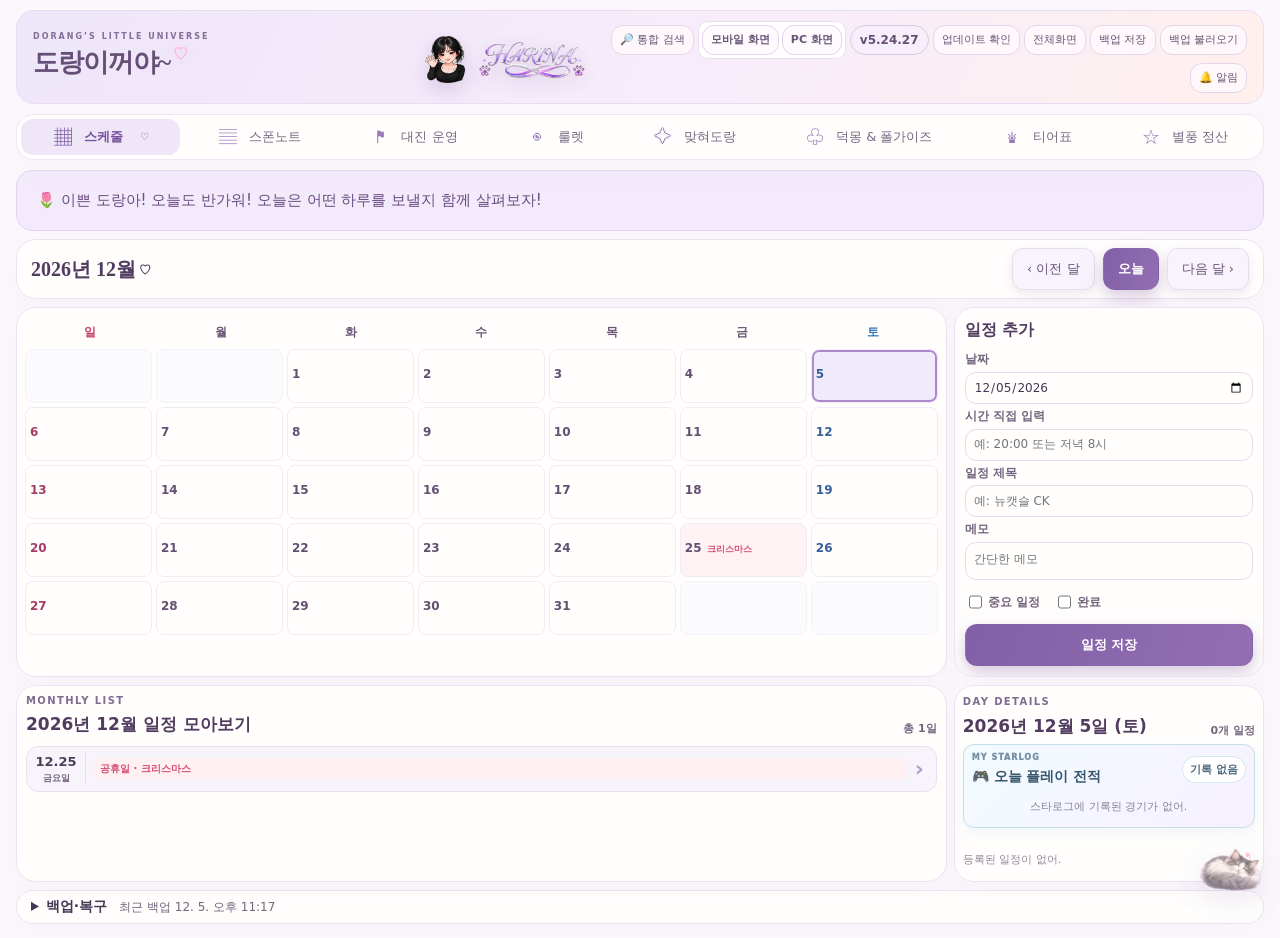
==== index.html @ 48171264 "Fix prediction participant list scrolling" ====
<!doctype html><html lang="ko"><head><meta charset="utf-8"><meta name="viewport" content="width=device-width,initial-scale=1"><meta http-equiv="Cache-Control" content="no-cache, no-store, must-revalidate"><meta http-equiv="Pragma" content="no-cache"><meta http-equiv="Expires" content="0"><title>도랑이꺼야~</title>
<script src="./screen-mode.js?v=5.24.27"></script>
<style>:root{--bg:#080b14;--panel:#121728;--line:#29324d;--text:#f4f6ff;--muted:#929bb8;--purple:#8067ff;--green:#45d6a0}*{box-sizing:border-box}body{margin:0;background:radial-gradient(circle at 20% -10%,#24204d 0,transparent 35%),var(--bg);color:var(--text);font-family:Pretendard,"Noto Sans KR",Arial,sans-serif}button,input,select{font:inherit}button{cursor:pointer;border:1px solid transparent;border-radius:10px;padding:11px 15px;color:var(--text);background:#242c44;font-weight:750}button:hover{filter:brightness(1.12)}main{width:min(1440px,100%);margin:auto;padding:34px 28px 60px}.head{display:flex;justify-content:space-between;gap:24px;align-items:flex-end;margin-bottom:24px}.eyebrow{margin:0 0 8px;color:#a895ff;font-size:12px;font-weight:800;letter-spacing:.18em}h1,h2,p{margin-top:0}h1{margin-bottom:8px;font-size:clamp(30px,4vw,50px);letter-spacing:-.05em}h2{margin-bottom:0}.sub,.empty{color:var(--muted)}.actions{display:flex;flex-wrap:wrap;gap:8px}.primary{background:linear-gradient(135deg,var(--purple),#6750d8)}.secondary{border-color:var(--line);background:#121728}.danger{color:#ff9bac;border-color:#5a2b3b;background:#25121a}.panel{border:1px solid var(--line);border-radius:18px;background:linear-gradient(145deg,#151b2e,#101523);box-shadow:0 16px 40px #0004}.settings{display:grid;grid-template-columns:1.2fr .7fr 2fr;gap:16px;padding:18px;margin-bottom:18px}label{display:grid;gap:7px;color:var(--muted);font-size:12px;font-weight:750}input,select{width:100%;border:1px solid #303a59;border-radius:10px;padding:11px 12px;outline:none;background:#0c101d;color:var(--text)}input:focus,select:focus{border-color:var(--purple)}.note{display:flex;align-items:center;gap:12px;border-left:1px solid var(--line);padding-left:18px;color:var(--muted);font-size:13px}.note b{flex:none;color:#fff;border:1px solid #604dce;border-radius:8px;padding:6px 9px;background:#282052}.teams{display:grid;grid-template-columns:1fr 1fr;gap:18px}.team{padding:18px}.team-name{margin-bottom:14px;padding:5px 0 12px;border-width:0 0 1px;border-radius:0;background:transparent;font-size:24px;font-weight:850}.player-form{display:grid;grid-template-columns:1.5fr .7fr 1fr auto;gap:8px}.roster{display:grid;gap:7px;margin-top:14px}.empty{text-align:center;font-size:13px}.player{display:grid;grid-template-columns:34px 1fr 1fr 34px;align-items:center;gap:8px;padding:7px;border-radius:10px;background:#0d1220}.player span:nth-child(3){color:var(--muted);font-size:13px}.chip{display:grid;place-items:center;width:28px;height:28px;border-radius:8px;font-weight:900;font-size:12px}.P{background:#325ecb}.T{background:#cb5545}.Z{background:#7a3ec9}.R{background:#3a9c7b}.x{padding:2px;background:transparent;color:var(--muted);font-size:22px}.score{display:grid;grid-template-columns:1fr auto 1fr;align-items:center;padding:22px 30px;margin-top:24px;border-color:#4d447f;background:linear-gradient(110deg,#181938,#111527 50%,#241631)}.score>div:not(.score-label){display:flex;align-items:center;justify-content:flex-end;gap:22px;font-size:22px;font-weight:800}.score>div:last-child{justify-content:flex-start}.score strong{font-size:42px}.score-label{padding:0 34px;color:var(--muted);font-size:11px;letter-spacing:.2em}.section-title{display:flex;justify-content:space-between;align-items:end;margin:28px 0 14px}.matches{display:grid;gap:10px}.match{display:grid;grid-template-columns:58px 120px minmax(230px,1fr) 38px minmax(230px,1fr) 28px;align-items:center;gap:12px;padding:12px 14px}.match.done{border-color:#3b755f}.num{font-size:28px;font-weight:900}.map input{padding:9px}.fighter{display:grid;grid-template-columns:1.4fr 1fr 68px;gap:7px;padding:5px;border:1px solid transparent;border-radius:12px}.fighter.win{border-color:#3fc08f;background:#173a30}.fighter button{padding:8px;font-size:12px}.fighter.win button{background:var(--green);color:#071b14}.vs{text-align:center;color:var(--muted);font-size:11px;font-weight:900}.blank{display:grid;place-items:center;gap:7px;padding:45px}footer{padding-top:30px;color:#68728f;text-align:center;font-size:12px}@media(max-width:960px){.head{align-items:flex-start;flex-direction:column}.settings{grid-template-columns:1fr 1fr}.note{grid-column:1/-1;border-left:0;border-top:1px solid var(--line);padding:14px 0 0}.teams{grid-template-columns:1fr}.match{position:relative;grid-template-columns:50px 1fr 28px}.map{grid-column:2}.fighter,.vs{grid-column:1/-1}.match>.x{position:absolute;right:16px}}@media(max-width:600px){main{padding:22px 14px 45px}.settings{grid-template-columns:1fr}.note{grid-column:auto}.player-form{grid-template-columns:1fr 1fr}.player-form input:first-child{grid-column:1/-1}.score{padding:16px}.score>div:not(.score-label){gap:10px;font-size:15px}.score strong{font-size:32px}.score-label{padding:0 10px}.fighter{grid-template-columns:1fr 1fr}.fighter button{grid-column:1/-1}}</style><link rel="stylesheet" href="./broadcast-readable.css?v=5.24.27"></head><body><main id="app"></main>
<script async src="./spawn-schedule-stats.js?v=5.24.27" onload="window.__appBootReady&&typeof render==='function'&&render()"></script>
<script>
document.head.insertAdjacentHTML('beforeend',`<style>.funding-title{display:flex;align-items:end;justify-content:space-between;margin:14px 0 7px;padding-top:12px;border-top:1px solid var(--line)}.funding-title h3{margin:0}.funding-title span{color:var(--muted);font-size:11px}.funding-teams{display:grid;grid-template-columns:1fr 1fr;gap:10px}.funding-teams>div{padding:10px;border:1px solid var(--line);border-radius:12px;background:#0c101d}.funding-teams h3{margin:0 0 7px;font-size:15px}.funding-teams label{display:grid;grid-template-columns:1fr 120px;align-items:center;gap:8px;margin-top:4px}.funding-teams label span{color:var(--text);font-size:12px}.funding-teams small{color:var(--muted)}.funding-teams input{padding:6px 8px}@media(min-width:961px){.funding-teams>div{display:grid;grid-template-columns:repeat(2,minmax(0,1fr));gap:4px 10px}.funding-teams h3{grid-column:1/-1}.funding-teams label{grid-template-columns:1fr 95px;margin:0}}@media(max-width:650px){.funding-teams{grid-template-columns:1fr}}.native-tier-player{grid-template-columns:34px 25px minmax(0,1fr) auto!important;min-height:42px!important;padding:4px 7px!important}.native-avatar-link{width:32px;height:32px;border-radius:50%;overflow:hidden;display:grid;place-items:center;text-decoration:none;background:#eee5f4;border:2px solid rgba(154,123,213,.25)}.native-avatar{width:100%;height:100%;object-fit:cover;display:block}.native-avatar-fallback{width:100%;height:100%;display:grid;place-items:center;text-align:center;overflow-wrap:anywhere;font-size:9px;line-height:1.1;font-weight:900;color:#70568b}html body .native-tier-panel .native-tier-player,html[data-season-theme] body:not(.broadcast-only) .native-tier-panel .native-tier-player{background:#fff!important;color:#2f2638!important;grid-template-columns:32px 25px minmax(0,1fr) max-content!important;column-gap:5px!important;align-items:center!important}html body .native-tier-player>.native-live{grid-column:4!important;grid-row:1!important;justify-self:end!important;align-self:center!important;white-space:nowrap!important}html body .native-tier-player>strong,html[data-season-theme] body:not(.broadcast-only) .native-tier-player>strong{color:#2f2638!important;grid-column:3;grid-row:1;min-width:0;overflow:hidden!important;text-overflow:ellipsis!important;white-space:nowrap!important}.native-tier-player strong{font-size:14px!important;color:#2f2638!important}.native-live{font-size:11px!important;padding:5px 7px!important;color:#fff!important;background:#e64971!important;border-radius:8px;box-shadow:0 2px 7px rgba(230,73,113,.28)}@media(max-width:420px){.native-tier-players{grid-template-columns:minmax(0,1fr)!important}}
</style>`);
document.head.insertAdjacentHTML('beforeend',`<style>.app-tabs{display:flex;gap:5px;margin:0 0 10px;padding:4px;border:1px solid var(--line);border-radius:12px;background:#0d1220}.app-tabs button{flex:1;background:transparent;color:var(--muted)}.app-tabs button.active{color:#fff;background:linear-gradient(135deg,var(--purple),#6750d8)}.tab-view{min-height:0}</style>`);
document.head.insertAdjacentHTML('beforeend',`<style>.roulette-page{display:grid;grid-template-columns:minmax(340px,.85fr) minmax(430px,1.15fr);gap:16px}.roulette-card{padding:20px}.roulette-head{display:flex;align-items:end;justify-content:space-between;margin-bottom:16px}.roulette-head h2{margin:0}.roulette-head span,.roulette-help{color:var(--muted);font-size:12px}.roulette-switch{display:grid;grid-template-columns:1fr 1fr;gap:5px;margin-bottom:14px;padding:4px;border:1px solid var(--line);border-radius:9px;background:#111015}.roulette-switch button{background:transparent;color:var(--muted)}.roulette-switch button.active{background:#a98de8;color:#17131c}.wheel-wrap{position:relative;display:grid;place-items:center;min-height:390px}.wheel-pointer{position:absolute;z-index:3;top:8px;width:0;height:0;border-left:18px solid transparent;border-right:18px solid transparent;border-top:34px solid #f2d8e7;filter:drop-shadow(0 4px 6px #0008)}.roulette-wheel{display:grid;place-items:center;width:330px;height:330px;border:8px solid #292630;border-radius:50%;background:conic-gradient(#a98de8 0 50%,#d584aa 50% 100%);box-shadow:0 18px 45px #0008,0 0 0 1px #ffffff12 inset;transition:transform 4.2s cubic-bezier(.12,.72,.08,1)}.roulette-wheel.map-wheel{background:conic-gradient(#a98de8 0 16.66%,#cf7ca6 16.66% 33.33%,#6c91c8 33.33% 50%,#71aa92 50% 66.66%,#c39a68 66.66% 83.33%,#826db6 83.33% 100%)}.wheel-center{display:grid;place-items:center;width:126px;height:126px;padding:12px;border:1px solid #4b4653;border-radius:50%;background:#151419;box-shadow:0 5px 20px #0008;text-align:center}.wheel-center small{color:var(--muted);font-size:10px}.wheel-center strong{font-size:20px;word-break:keep-all}.roulette-controls{display:grid;gap:12px}.roulette-controls textarea{width:100%;min-height:188px;resize:vertical;border:1px solid #302e38;border-radius:8px;padding:12px;background:#111015;color:var(--text);font:inherit;line-height:1.65;outline:none}.roulette-controls textarea:focus{border-color:#a98de8;box-shadow:0 0 0 2px #a98de824}.spin-button{min-height:52px;font-size:16px}.spin-button:disabled{cursor:not-allowed;opacity:.5}.roulette-result{display:grid;gap:5px;min-height:92px;padding:16px;border:1px solid var(--line);border-radius:10px;background:#121117}.roulette-result span{color:var(--muted);font-size:11px}.roulette-result strong{font-size:23px;color:#d9c9f6}.roulette-result small{color:#85cbb0}.roulette-history{display:grid;gap:7px;margin-top:14px}.history-row{display:flex;justify-content:space-between;gap:12px;padding:9px 11px;border:1px solid var(--line);border-radius:7px;background:#121117;font-size:12px}.history-row span{color:var(--muted)}@media(max-width:900px){.roulette-page{grid-template-columns:1fr}.wheel-wrap{min-height:340px}.roulette-wheel{width:290px;height:290px}}@media(max-width:480px){.roulette-card{padding:14px}.roulette-wheel{width:255px;height:255px}.wheel-center{width:108px;height:108px}.wheel-wrap{min-height:300px}}</style>`);
document.head.insertAdjacentHTML('beforeend',`<style>.player-form{grid-template-columns:1.35fr .9fr 1fr 1fr auto}.set-block{margin:0 0 24px;padding:18px;border:1px solid #343d5d;border-radius:20px;background:#0b101d}.set-head{display:grid;grid-template-columns:1fr auto auto;align-items:center;gap:20px;margin-bottom:12px}.set-head h3{margin:0;font-size:22px}.set-winner{color:var(--green)}.set-controls{display:flex;align-items:end;gap:8px}.set-controls label{min-width:110px}.set-controls select{padding:8px}.set-controls button{padding:9px 12px}.set-score{display:flex;align-items:center;gap:10px;padding:8px 14px;border-radius:12px;background:#181f34}.set-score strong{font-size:24px}.set-score span{color:var(--muted)}@media(max-width:700px){.player-form{grid-template-columns:1fr 1fr}.player-form input:first-child{grid-column:1/-1}.set-head{grid-template-columns:1fr auto}.set-score{grid-row:1;grid-column:2}.set-controls{grid-column:1/-1}}</style>`);
document.head.insertAdjacentHTML('beforeend',`<style>.winner-settings{grid-column:1/-1;display:flex;gap:10px;padding-top:14px;border-top:1px solid var(--line)}.winner-settings label{min-width:180px}.ace-block{border-color:#725e28;background:linear-gradient(145deg,#241e12,#101523)}.ace-block .num{font-size:14px;color:#ffd670}@media(max-width:600px){.winner-settings{display:grid;grid-template-columns:1fr 1fr}}</style>`);
document.head.insertAdjacentHTML('beforeend',`<style>@media(min-width:961px){main{width:min(1800px,100%);padding:14px 18px 24px}.head{align-items:center;margin-bottom:10px}.head h1{font-size:30px;margin-bottom:2px}.head .eyebrow{margin-bottom:2px;font-size:9px}.sub{font-size:12px}.actions{gap:5px}.actions button,button{padding:7px 10px;border-radius:8px;font-size:12px}.settings{grid-template-columns:1.1fr .55fr 1.7fr;padding:9px 12px;margin-bottom:9px;gap:9px}.settings label{gap:3px}.settings input,.settings select{padding:7px 9px}.note{font-size:11px}.teams{gap:9px}.team{padding:9px 11px}.team-name{font-size:18px;margin-bottom:7px;padding:2px 0 6px}.player-form{gap:5px}.player-form input,.player-form select{padding:7px 8px;font-size:12px}.roster{grid-template-columns:repeat(2,minmax(0,1fr));gap:4px;margin-top:7px}.player{grid-template-columns:28px 1fr 1.25fr 24px;min-height:32px;padding:2px 5px;font-size:12px}.chip{width:23px;height:23px;font-size:10px}.player .x{font-size:17px}.score{margin-top:9px;padding:7px 20px}.score>div:not(.score-label){font-size:15px;gap:12px}.score strong{font-size:27px}.section-title{margin:10px 0 7px}.section-title h2{font-size:21px}.section-title .eyebrow{font-size:9px}.set-block{margin-bottom:9px;padding:8px 10px;border-radius:13px}.set-head{gap:10px;margin-bottom:5px}.set-head .eyebrow{margin-bottom:1px;font-size:8px}.set-head h3{font-size:16px}.set-controls label{min-width:90px}.set-controls select{padding:5px 7px}.set-score{padding:4px 10px}.set-score strong{font-size:18px}.matches{gap:4px}.match{grid-template-columns:38px 100px minmax(220px,1fr) 28px minmax(220px,1fr) 18px;gap:6px;padding:4px 7px;border-radius:10px}.num{font-size:18px}.map input,.fighter select{padding:6px 7px;font-size:11px}.fighter{grid-template-columns:1.4fr .85fr 55px;gap:4px;padding:2px}.fighter button{padding:6px 4px;font-size:10px}footer{padding-top:8px;font-size:10px}.winner-settings{padding-top:7px}.winner-settings select{padding:6px}}</style>`);
document.head.insertAdjacentHTML('beforeend',`<style>.settlement{margin-top:14px;padding:16px}.settle-title{display:flex;align-items:end;justify-content:space-between;margin-bottom:12px}.settle-title h2{font-size:22px}.settle-title>span{color:var(--muted);font-size:12px}.settle-form{display:grid;grid-template-columns:1.3fr repeat(5,1fr);gap:8px}.settle-summary{display:grid;grid-template-columns:.8fr 1.1fr 1.1fr;gap:8px;margin-top:12px}.settle-summary>div{display:grid;gap:3px;padding:10px 12px;border:1px solid var(--line);border-radius:12px;background:#0c101d}.settle-summary span,.settle-summary small,.settle-detail{color:var(--muted);font-size:11px}.settle-summary strong{font-size:20px}.settle-summary .win-pay{border-color:#3fc08f;background:#173a30}.settle-empty{margin-top:12px;padding:18px;text-align:center;color:var(--muted);border:1px dashed var(--line);border-radius:12px}.settle-detail{margin:7px 2px 0}@media(min-width:961px){.settlement{padding:9px 11px}.settle-title{margin-bottom:7px}.settle-form input,.settle-form select{padding:6px 7px;font-size:11px}.settle-summary{margin-top:7px}.settle-summary>div{padding:6px 9px}.settle-summary strong{font-size:16px}}@media(max-width:960px){.settle-form{grid-template-columns:repeat(2,1fr)}.settle-summary{grid-template-columns:1fr}}@media(max-width:520px){.settle-form{grid-template-columns:1fr}}.settle-mode-rules{display:grid;gap:5px;margin:8px 0 10px;padding:9px 11px;border:1px solid var(--line);border-radius:10px;background:#faf7fc}.settle-mode-rules p{margin:0;padding:5px 8px;border-radius:7px;color:#55485e;font-size:12px;font-weight:800}.settle-mode-rules p.active{background:#eadcf5;color:#4f3265;box-shadow:inset 3px 0 #a87bd0}
</style>`);
const APP_VERSION='5.24.27',KEY='star-match-manager-v1',races={P:'프로토스',T:'테란',Z:'저그',R:'랜덤'},tiers=['갓','킹','잭','조커','스페이드','0티어','1티어','2티어','3티어','4티어','5티어','6티어','7티어','8티어','유스'],defaultRoulette=()=>({type:'map',maps:'투혼\n폴리포이드\n실피드\n라데온',playerId:'',result:'',note:'',history:[],angle:0}),fresh=()=>({title:'오늘의 CK',mode:'CK',teamA:'A팀',teamB:'B팀',playersA:[],playersB:[],matches:[],setGames:[1],setModes:['normal'],aces:[],winnerEnd:'elimination',winnerFixed:7,activeTab:'schedule',roulette:defaultRoulette(),settlement:{mode:'main',mainFunding:0,entryPerPerson:0,winRatio:6,loseRatio:4,winner:'',playerFunding:{}}});let s;try{s=JSON.parse(localStorage.getItem(KEY))||fresh()}catch{s=fresh()}s.setGames=s.setGames||[Math.max(1,s.matches?.length||1)];s.matches=(s.matches||[]).map(m=>({...m,set:m.set||1}));s.aces=s.aces||[];s.winnerEnd=s.winnerEnd||'elimination';s.winnerFixed=s.winnerFixed||7;s.activeTab=s.activeTab||'schedule';let legacyWinner=s.mode==='위너스';s.setModes=s.setModes||s.setGames.map(()=>legacyWinner?'winners':'normal');while(s.setModes.length<s.setGames.length)s.setModes.push('normal');if(legacyWinner)s.mode='CK';s.roulette={...defaultRoulette(),...(s.roulette||{})};s.roulette.history=s.roulette.history||[];s.settlement={mode:'main',mainFunding:0,entryPerPerson:0,winRatio:6,loseRatio:4,winner:'',playerFunding:{},...(s.settlement||{})};s.settlement.playerFunding=s.settlement.playerFunding||{};const id=()=>Math.random().toString(36).slice(2,10),esc=v=>String(v??'').replace(/[&<>"']/g,c=>({'&':'&amp;','<':'&lt;','>':'&gt;','"':'&quot;',"'":'&#39;'}[c])),raceOpts=v=>Object.entries(races).map(([k,n])=>`<option value="${k}" ${k===v?'selected':''}>${n}</option>`).join(''),subRaceOpts=v=>'<option value="">부종 선택</option>'+['P','T','Z'].map(k=>`<option value="${k}" ${k===v?'selected':''}>${races[k]}</option>`).join(''),tierOpts=v=>'<option value="">티어 선택</option>'+tiers.map(t=>`<option value="${t}" ${t===v?'selected':''}>${t}</option>`).join(''),random=()=>['랜능크','빨무'].includes(s.mode),newMatch=set=>({id:id(),set,map:'',a:'',b:'',raceA:random()?'R':'P',raceB:random()?'R':'P',winner:''}),syncSets=()=>{s.setGames=s.setGames.map((count,i)=>['winners','losers'].includes(s.setModes[i])?(s.winnerEnd==='elimination'?Math.max(1,s.playersA.length+s.playersB.length-1):s.winnerFixed):count);s.setGames.forEach((count,i)=>{let set=i+1,ms=s.matches.filter(m=>m.set===set);while(ms.length<count){let m=newMatch(set);s.matches.push(m);ms.push(m)}if(ms.length>count){let remove=new Set(ms.slice(count).map(m=>m.id));s.matches=s.matches.filter(m=>!remove.has(m.id))}})},setResult=setNo=>{let ms=s.matches.filter(m=>m.set===setNo),a=ms.filter(m=>m.winner==='A').length,b=ms.filter(m=>m.winner==='B').length;if(['winners','losers'].includes(s.setModes[setNo-1])&&s.winnerEnd==='elimination'){let special=s.setModes[setNo-1],outA=new Set(ms.filter(m=>m.winner===(special==='winners'?'B':'A')).map(m=>m.a).filter(Boolean)),outB=new Set(ms.filter(m=>m.winner===(special==='winners'?'A':'B')).map(m=>m.b).filter(Boolean));if(s.playersA.length&&outA.size>=s.playersA.length)return{a,b,winner:special==='winners'?'B':'A',done:true};if(s.playersB.length&&outB.size>=s.playersB.length)return{a,b,winner:special==='winners'?'A':'B',done:true};return{a,b,winner:'',done:false}}let done=ms.length===s.setGames[setNo-1]&&ms.every(m=>m.winner),winner=done&&a!==b?(a>b?'A':'B'):'';return{a,b,winner,done}},save=()=>{syncSets();localStorage.setItem(KEY,JSON.stringify(s));window.dispatchEvent(new CustomEvent('dorang:data-changed'));render()},players=()=>[...s.playersA,...s.playersB];syncSets();s.teamA='도랑팀';s.teamB='너거팀';
if(new URLSearchParams(location.search).get('broadcast')!=='1')s.activeTab='schedule';
function playerPanel(side){let ps=s['players'+side],team=s['team'+side];return `<section class="panel team"><div class="team-name">${esc(team)}</div><div class="player-form"><input id="name${side}" data-auto-player="${side}" placeholder="선수 이름"><select id="tier${side}">${tierOpts('')}</select><select id="race${side}">${raceOpts('P')}</select><select id="subrace${side}">${subRaceOpts('')}</select><button class="primary" data-act="add-player" data-side="${side}">선수 추가</button></div><div class="roster">${ps.length?ps.map(p=>`<div class="player"><span class="chip ${p.race}">${p.race}</span><strong>${esc(p.name)}</strong><span>${esc(p.tier||'티어 미입력')} · 본 ${p.race}${p.subrace?' / 부 '+p.subrace:''}</span><button class="x" data-act="del-player" data-side="${side}" data-id="${p.id}">×</button></div>`).join(''):'<p class="empty">등록된 선수가 없어</p>'}</div></section>`}
function matchRow(m,i,ace=false){let earlier=ace?[]:s.matches.filter(x=>x.set===m.set).slice(0,i),format=s.setModes[m.set-1]||'normal',special=['winners','losers'].includes(format),outA=new Set(earlier.filter(x=>x.winner===(format==='winners'?'B':'A')).map(x=>x.a)),outB=new Set(earlier.filter(x=>x.winner===(format==='winners'?'A':'B')).map(x=>x.b)),pa=s.playersA.map(p=>`<option value="${p.id}" ${p.id===m.a?'selected':''} ${special&&outA.has(p.id)&&p.id!==m.a?'disabled':''}>${esc(p.name)}${p.tier?' · '+esc(p.tier):''}${special&&outA.has(p.id)?format==='losers'?' · 통과':' · 탈락':''}</option>`).join(''),pb=s.playersB.map(p=>`<option value="${p.id}" ${p.id===m.b?'selected':''} ${special&&outB.has(p.id)&&p.id!==m.b?'disabled':''}>${esc(p.name)}${p.tier?' · '+esc(p.tier):''}${special&&outB.has(p.id)?format==='losers'?' · 통과':' · 탈락':''}</option>`).join('');return `<article class="match panel ${m.winner?'done':''} ${!ace&&format==='normal'&&s.setGames[m.set-1]>=3&&i===s.setGames[m.set-1]-1?'ace-match':''}" data-id="${m.id}" data-ace="${ace}"><div class="num">${ace||(!ace&&format==='normal'&&s.setGames[m.set-1]>=3&&i===s.setGames[m.set-1]-1)?'ACE':i+1}</div><div class="map"><input data-field="map" placeholder="맵 이름" value="${esc(m.map)}"></div><div class="fighter ${m.winner==='A'?'win':''}"><select data-field="a"><option value="">${esc(s.teamA)} 선수 선택</option>${pa}</select><select data-field="raceA">${raceOpts(m.raceA)}</select><button data-act="winner" data-side="A">${m.winner==='A'?'승리 ✓':'승리'}</button></div><span class="vs">VS</span><div class="fighter ${m.winner==='B'?'win':''}"><select data-field="b"><option value="">${esc(s.teamB)} 선수 선택</option>${pb}</select><select data-field="raceB">${raceOpts(m.raceB)}</select><button data-act="winner" data-side="B">${m.winner==='B'?'승리 ✓':'승리'}</button></div>${ace?'<button class="x" data-act="del-ace">×</button>':'<span></span>'}</article>`}
function setSection(setNo){let ms=s.matches.filter(m=>m.set===setNo),result=setResult(setNo),winner=result.winner==='A'?s.teamA:result.winner==='B'?s.teamB:'',format=s.setModes[setNo-1]||'normal',special=['winners','losers'].includes(format),formatName=format==='winners'?'위너스':format==='losers'?'나락전':'일반';return `<section class="set-block ${special?'special-set '+format:''}"><div class="set-head"><div><p class="eyebrow">SET ${setNo} · ${formatName}</p><h3>${setNo}세트 ${winner?`· <span class="set-winner">${esc(winner)} 승리</span>`:''}</h3></div><div class="set-controls"><label>세트 방식<select data-act="set-mode" data-set="${setNo}"><option value="normal" ${format==='normal'?'selected':''}>일반</option><option value="winners" ${format==='winners'?'selected':''}>위너스 · 승자 잔류</option><option value="losers" ${format==='losers'?'selected':''}>나락전 · 패자 잔류</option></select></label>${special&&s.winnerEnd==='elimination'?`<span class="empty">${format==='winners'?'전원 탈락':'전원 통과'}까지</span>`:`<label>경기 수<select data-act="set-games" data-set="${setNo}">${[1,3,5,7,9,11,13,15].map(n=>`<option value="${n}" ${n===s.setGames[setNo-1]?'selected':''}>${n}경기${n>=3?' · ACE 포함':''}</option>`).join('')}</select></label>`}${s.setGames.length>1?`<button class="danger" data-act="del-set" data-set="${setNo}">세트 삭제</button>`:''}</div><div class="set-score"><strong>${result.a}</strong><span>:</span><strong>${result.b}</strong></div></div><div class="matches">${ms.map((m,i)=>matchRow(m,i)).join('')}</div></section>`}
function aceSection(){return s.aces.length?`<section class="set-block ace-block"><div class="set-head"><div><p class="eyebrow">ACE DECIDER</p><h3>에이스 결정전</h3></div></div><div class="matches">${s.aces.map((m,i)=>matchRow(m,i,true)).join('')}</div></section>`:''}
const playerName=id=>players().find(p=>p.id===id)?.name||'미정';
function overviewRow(m,label,current=false){let status=m.winner==='A'?s.teamA:m.winner==='B'?s.teamB:current?'진행 중':'대기';return `<div class="overview-row ${m.winner?'finished':current?'in-progress':''}" data-match-id="${m.id}"><strong>${label}</strong><span class="overview-map" data-overview-map="${m.id}">${esc(m.map||'맵 미정')}</span><span>${esc(playerName(m.a))} <small>${m.raceA}</small></span><b>VS</b><span>${esc(playerName(m.b))} <small>${m.raceB}</small></span><em>${esc(status)}</em></div>`}
function overviewPanel(){let results=s.setGames.map((_,i)=>setResult(i+1)),current=results.findIndex(r=>!r.done),scores=results.map((r,i)=>`<div class="live-set ${r.done?'done':i===current?'current':''}"><span>${i+1}세트</span><strong>${r.a} : ${r.b}</strong>${r.winner?`<small>${esc(r.winner==='A'?s.teamA:s.teamB)} 승</small>`:''}</div>`).join(''),regular=s.setGames.flatMap((_,i)=>s.matches.filter(m=>m.set===i+1)),ordered=[...regular,...s.aces],currentMatch=ordered.find((m,i)=>!m.winner&&i>0&&ordered[i-1].winner)?.id||'',rows=s.setGames.flatMap((_,i)=>s.matches.filter(m=>m.set===i+1).map((m,j)=>overviewRow(m,(s.setModes[i]||'normal')==='normal'&&s.setGames[i]>=3&&j===s.setGames[i]-1?`${i+1}세트 ACE`:`${i+1}세트 ${j+1}경기`,m.id===currentMatch))).join(''),aces=s.aces.map((m,i)=>overviewRow(m,`에이스${s.aces.length>1?' '+(i+1):''}`,m.id===currentMatch)).join('');return `<section class="panel overview"><div class="overview-head"><div><p class="eyebrow">LIVE MATCH BOARD</p><h2>경기 진행 현황</h2></div><span>대진과 승패를 한눈에 확인해.</span></div><div class="live-set-scores">${scores}</div><div class="overview-list"><div class="overview-label"><span>경기</span><span>맵</span><span>${esc(s.teamA)}</span><span></span><span>${esc(s.teamB)}</span><span>상태</span></div>${rows}${aces}</div></section>`}
function settlementData(){let x=s.settlement,totalPeople=s.playersA.length+s.playersB.length,entryTotal=Number(x.entryPerPerson||0)*totalPeople,personalFunding=entryTotal>0?0:players().reduce((sum,p)=>sum+Number(x.playerFunding?.[p.id]||0),0),commonFunding=Number(x.mainFunding||0),main=commonFunding+personalFunding,mainPool=main,entryPool=entryTotal,pool=mainPool+entryPool,wr=Math.max(0,Number(x.winRatio||0)),lr=Math.max(0,Number(x.loseRatio||0)),sum=wr+lr||1,mainWr=x.mode==='entry'?1:wr,mainLr=x.mode==='entry'?0:lr,mainSum=mainWr+mainLr||1,entryWr=x.mode==='main'?1:wr,entryLr=x.mode==='main'?0:lr,entrySum=entryWr+entryLr||1,winner=x.winner,loser=winner==='A'?'B':winner==='B'?'A':'',mainWinTotal=mainPool*mainWr/mainSum,mainLoseTotal=mainPool*mainLr/mainSum,winCount=winner==='A'?s.playersA.length:winner==='B'?s.playersB.length:0,loseCount=loser==='A'?s.playersA.length:loser==='B'?s.playersB.length:0;return{pool,entryTotal,entryPool,main,mainPool,commonFunding,personalFunding,winner,loser,mainWinTotal,mainLoseTotal,winCount,loseCount,wr,lr,sum,mainWr,mainLr,mainSum,entryWr,entryLr,entrySum}}
const stars=n=>Number(n||0).toLocaleString('ko-KR',{maximumFractionDigits:2});
const __baseAppRender=render;
window.__appBootReady=false;
render=function(){if(!window.__appBootReady)return;return __baseAppRender()};
function settlementResult(){let d=settlementData();if(!d.winner)return`<div class="settle-empty">정산할 승리팀을 선택해줘.<br><small>현재 메인펀딩 합계 ${stars(d.main)}개 · 입장료 ${stars(d.entryTotal)}개</small></div>`;let wn=d.winner==='A'?s.teamA:s.teamB,ln=d.loser==='A'?s.teamA:s.teamB,wp=d.winner==='A'?s.playersA:s.playersB,lp=d.loser==='A'?s.playersA:s.playersB,we=d.winCount?d.mainWinTotal/d.winCount:0,le=d.loseCount?d.mainLoseTotal/d.loseCount:0,seen=new Set,ordered=[...s.setGames.flatMap((_,i)=>s.matches.filter(m=>m.set===i+1)),...s.aces],transfer=Math.abs(Number(s.settlement.entryPerPerson||0)*(d.entryWr-d.entryLr)/d.entrySum),pairs=[];if(d.entryPool&&transfer)ordered.forEach(m=>{if(!m.a||!m.b||seen.has(m.a)||seen.has(m.b))return;seen.add(m.a);seen.add(m.b);let winId=d.winner==='A'?m.a:m.b,loseId=d.winner==='A'?m.b:m.a,receiver=d.wr>=d.lr?winId:loseId,payer=d.wr>=d.lr?loseId:winId;pairs.push({receiver,payer,amount:transfer})});let adjustments={};pairs.forEach(p=>{adjustments[p.receiver]=(adjustments[p.receiver]||0)+p.amount;adjustments[p.payer]=(adjustments[p.payer]||0)-p.amount});let teamList=(name,list,base,win)=>`<div class="payout-team ${win?'winner':''}"><h3><span>${esc(name)}</span><small>${win?'승리팀':'패배팀'} · ${list.length}명</small></h3>${list.length?list.map(p=>{let move=adjustments[p.id]||0,net=base+move,status=net>0?'받기':net<0?'지급':'추가 정산 없음';return`<div class="payout-person ${net<0?'pay':''}"><span><b>${esc(p.name)}</b><small>메인 ${stars(base)} ${move?`· 입장료 ${move>0?'+':''}${stars(move)}`:''}</small></span><strong>${net?`${stars(Math.abs(net))}개 ${status}`:status}</strong></div>`}).join(''):'<p class="empty">등록된 선수가 없어</p>'}</div>`,pairRows=d.entryPool?(pairs.length?pairs.map(p=>`<div class="transfer-row"><span><b>${esc(playerName(p.payer))}</b> → <b>${esc(playerName(p.receiver))}</b></span><strong>${stars(p.amount)}개 지급</strong></div>`).join(''):'<div class="settle-empty compact">최초 대진 상대를 연결하려면 대진표에 양쪽 선수를 지정해줘.</div>'):'<div class="settle-empty compact">현재 정산 방식에는 입장료가 포함되지 않아.</div>';return `<div class="settle-summary"><div><span>정산 대상 총액</span><strong>${stars(d.pool)}개</strong></div><div class="win-pay"><span>${esc(wn)} · 메인 배분</span><strong>${stars(d.mainWinTotal)}개</strong><small>1인당 ${stars(we)}개 · 입장료 별도</small></div><div><span>${esc(ln)} · 메인 배분</span><strong>${stars(d.mainLoseTotal)}개</strong><small>1인당 ${stars(le)}개 · 입장료 별도</small></div></div><div class="payout-heading"><div><p class="eyebrow">FIRST MATCH TRANSFER</p><h3>최초 대진 상대 입장료 정산</h3></div><span>선수당 최초 대진 1회</span></div><div class="transfer-board">${pairRows}</div><div class="payout-heading"><div><p class="eyebrow">PLAYER NET PAYOUT</p><h3>선수별 실제 받을·지급 금액</h3></div><span>메인 배분＋입장료 이동</span></div><div class="payout-board">${teamList(wn,wp,we,true)}${teamList(ln,lp,le,false)}</div><p class="settle-detail">메인펀딩 ${stars(d.mainPool)}개 (공용 ${stars(d.commonFunding)} + 선수별 ${stars(d.personalFunding)}) · 선입 입장료 ${stars(d.entryPool)}개 · 각자 보유한 입장료는 다시 받을 금액에 포함하지 않아.</p>`}
function fundingRows(){return `<div class="funding-teams"><div><h3>${esc(s.teamA)}</h3>${s.playersA.map(p=>`<label><span>${esc(p.name)} <small>${esc(p.tier||'')}</small></span><input type="number" min="0" data-player-funding="${p.id}" value="${s.settlement.playerFunding[p.id]||0}"></label>`).join('')||'<p class="empty">등록 선수가 없어</p>'}</div><div><h3>${esc(s.teamB)}</h3>${s.playersB.map(p=>`<label><span>${esc(p.name)} <small>${esc(p.tier||'')}</small></span><input type="number" min="0" data-player-funding="${p.id}" value="${s.settlement.playerFunding[p.id]||0}"></label>`).join('')||'<p class="empty">등록 선수가 없어</p>'}</div></div>`}
function settlementPanel(){let x=s.settlement;return `<section class="panel settlement"><div class="settle-title"><div><p class="eyebrow">STAR BALLOON SETTLEMENT</p><h2>별풍선 정산</h2></div><span>등록 선수 ${s.playersA.length+s.playersB.length}명 기준</span></div><div class="settle-form"><label>정산 방식<select data-act="settle-mode"><option value="main" ${x.mode==='main'?'selected':''}>메펀 정산 비율</option><option value="entry" ${x.mode==='entry'?'selected':''}>입장료 정산 비율</option><option value="combined" ${x.mode==='combined'?'selected':''}>메펀 + 입장료</option></select></label><label>공용 메인펀딩<input type="number" min="0" data-settle="mainFunding" value="${x.mainFunding}"></label><label>1인당 입장료<input type="number" min="0" data-settle="entryPerPerson" value="${x.entryPerPerson}"></label><label>승리팀 비율<input type="number" min="0" data-settle="winRatio" value="${x.winRatio}"></label><label>패배팀 비율<input type="number" min="0" data-settle="loseRatio" value="${x.loseRatio}"></label><label>정산 승리팀<select data-act="settle-winner"><option value="">선택</option><option value="A" ${x.winner==='A'?'selected':''}>${esc(s.teamA)}</option><option value="B" ${x.winner==='B'?'selected':''}>${esc(s.teamB)}</option></select></label></div><div class="settle-mode-rules"><p class="${x.mode==='main'?'active':''}">메펀 정산 비율 = 메펀만 비율 적용하고 입장료는 무조건 100:0</p><p class="${x.mode==='entry'?'active':''}">입장료 정산 비율 = 메펀은 100:0 하고 입장료만 비율 적용</p><p class="${x.mode==='combined'?'active':''}">메펀 + 입장료 = 메펀 + 입장료 합쳐서 비율 적용</p></div>${Number(x.entryPerPerson||0)>0?'':`<div class="funding-title"><h3>선수별 펀딩</h3><span>양 팀 선수 펀딩을 전부 합산해 비율 정산해.</span></div>${fundingRows()}`}<div id="settlement-result">${settlementResult()}</div></section>`}
function render(){let setWins={A:0,B:0};s.setGames.forEach((_,i)=>{let r=setResult(i+1);if(r.winner)setWins[r.winner]++});let modeText=s.mode==='부종리그'?'선수 등록 때 저장한 부종이 대진에 자동 적용돼.':s.mode==='위너스'?'승자는 다음 경기에 자동으로 남고, 패자는 탈락 처리돼.':random()?'기본은 랜덤이지만 저티어 선수는 경기별 지정 종족으로 바꿀 수 있어.':'선수 본종이 자동 입력되고 경기별로 부종을 선택할 수 있어.',winnerSettings=s.setModes.some(x=>['winners','losers'].includes(x))?`<div class="winner-settings"><label>위너스 종료<select data-act="winner-end"><option value="elimination" ${s.winnerEnd==='elimination'?'selected':''}>한 팀 전원 탈락</option><option value="fixed" ${s.winnerEnd==='fixed'?'selected':''}>정해진 경기 수</option></select></label>${s.winnerEnd==='fixed'?`<label>경기 수<select data-act="winner-fixed">${[1,3,5,7,9,11,13,15].map(n=>`<option value="${n}" ${n===s.winnerFixed?'selected':''}>${n}경기</option>`).join('')}</select></label>`:''}</div>`:'';document.querySelector('#app').innerHTML=`<header class="head"><div><p class="eyebrow">DORANG ALL-IN-ONE STAR HUB</p><h1>도랑이꺼야~</h1><p class="sub">스케줄·스폰 전적·맞혀도랑·대진 운영·방송 송출까지 한곳에서 관리해.</p></div><div class="actions"><button class="secondary" data-act="fullscreen">전체화면</button><button class="secondary" data-act="export">백업 저장</button><button class="secondary" data-act="import">백업 불러오기</button><input id="file" type="file" accept="application/json" hidden></div></header><nav class="app-tabs"><button class="${s.activeTab==='match'?'active':''}" data-act="tab" data-tab="match">대진 운영</button><button class="${s.activeTab==='settlement'?'active':''}" data-act="tab" data-tab="settlement">별풍 정산</button></nav><div class="tab-view" style="display:${s.activeTab==='match'?'block':'none'}"><section class="panel settings"><label>대회·방송 제목<input data-act="title" value="${esc(s.title)}"></label><label>경기 방식<select data-act="mode">${['CK','PL','부종리그','랜능크','빨무'].map(x=>`<option ${x===s.mode?'selected':''}>${x}</option>`).join('')}</select></label><div class="note"><b>${s.mode}</b><span>${modeText}</span></div>${winnerSettings}</section><div class="dashboard-grid"><section class="teams">${playerPanel('A')}${playerPanel('B')}</section><section class="summary-column"><div class="score panel"><div><span>${esc(s.teamA)}</span><strong>${setWins.A}</strong></div><div class="score-label">SET SCORE</div><div><strong>${setWins.B}</strong><span>${esc(s.teamB)}</span></div></div>${overviewPanel()}</section></div><section class="detail-section"><div class="section-title"><div><p class="eyebrow">MATCH ORDER</p><h2>세트 대진표</h2></div><div class="actions"><button class="danger" data-act="reset-rosters">선수 명단 초기화</button><button class="danger" data-act="reset-matches">대진표 초기화</button><button class="secondary" data-act="add-ace">+ 추가 에이스전</button><button class="primary" data-act="add-set">+ 세트 추가</button></div></div>${s.setGames.map((_,i)=>setSection(i+1)).join('')}${aceSection()}</section></div><div class="tab-view" style="display:${s.activeTab==='settlement'?'block':'none'}">${settlementPanel()}</div><footer>입력한 내용은 이 기기에 자동 저장돼. · v${APP_VERSION}</footer>`}
document.addEventListener('input',e=>{let t=e.target;if(t.dataset.act==='title'){s.title=t.value;localStorage.setItem(KEY,JSON.stringify(s))}if(t.dataset.act==='team'){s['team'+t.dataset.side]=t.value;localStorage.setItem(KEY,JSON.stringify(s))}if(t.dataset.settle){s.settlement[t.dataset.settle]=Number(t.value);localStorage.setItem(KEY,JSON.stringify(s));let result=document.querySelector('#settlement-result');if(result)result.innerHTML=settlementResult();return}if(t.dataset.playerFunding){s.settlement.playerFunding[t.dataset.playerFunding]=Number(t.value);localStorage.setItem(KEY,JSON.stringify(s));let result=document.querySelector('#settlement-result');if(result)result.innerHTML=settlementResult();return}if(t.closest('.match')&&t.dataset.field){let ace=t.closest('.match').dataset.ace==='true',pool=ace?s.aces:s.matches,m=pool.find(x=>x.id===t.closest('.match').dataset.id),f=t.dataset.field;m[f]=t.value;if(f==='map'){localStorage.setItem(KEY,JSON.stringify(s));let mapView=document.querySelector(`[data-overview-map="${m.id}"]`);if(mapView)mapView.textContent=t.value||'맵 미정';return}if(f==='a'||f==='b'){let p=players().find(x=>x.id===t.value),picked=random()?'R':s.mode==='부종리그'?(p?.subrace||p?.race||'P'):(p?.race||'P');m[f==='a'?'raceA':'raceB']=picked}save()}});document.addEventListener('change',e=>{let t=e.target;if(t.dataset.act==='mode'){s.mode=t.value;save()}if(t.dataset.act==='winner-end'){s.winnerEnd=t.value;save()}if(t.dataset.act==='winner-fixed'){s.winnerFixed=Number(t.value);save()}if(t.dataset.act==='settle-mode'){s.settlement.mode=t.value;save()}if(t.dataset.act==='settle-winner'){s.settlement.winner=t.value;save()}if(t.dataset.act==='set-games'){s.setGames[Number(t.dataset.set)-1]=Number(t.value);save()}if(t.dataset.act==='set-mode'){s.setModes[Number(t.dataset.set)-1]=t.value;save()}if(t.id==='file'){let f=t.files[0];if(f)f.text().then(x=>{try{s=JSON.parse(x);s.setGames=s.setGames||[Math.max(1,s.matches?.length||1)];s.matches=(s.matches||[]).map(m=>({...m,set:m.set||1}));s.aces=s.aces||[];s.winnerEnd=s.winnerEnd||'elimination';s.winnerFixed=s.winnerFixed||7;s.activeTab=s.activeTab||'match';s.setModes=s.setModes||s.setGames.map(()=>'normal');while(s.setModes.length<s.setGames.length)s.setModes.push('normal');s.settlement={mode:'main',mainFunding:0,entryPerPerson:0,winRatio:6,loseRatio:4,winner:'',playerFunding:{},...(s.settlement||{})};s.settlement.playerFunding=s.settlement.playerFunding||{};save()}catch{alert('불러올 수 없는 파일이야.')}})}});document.addEventListener('click',e=>{let b=e.target.closest('button');if(!b)return;let a=b.dataset.act,side=b.dataset.side;if(a==='tab'){s.activeTab=b.dataset.tab;save()}if(a==='fullscreen'){if(!document.fullscreenElement)document.documentElement.requestFullscreen?.();else document.exitFullscreen?.()}if(a==='add-player'){let n=document.querySelector('#name'+side),t=document.querySelector('#tier'+side),r=document.querySelector('#race'+side),sr=document.querySelector('#subrace'+side);if(n.value.trim()){s['players'+side].push({id:id(),name:n.value.trim(),tier:t.value,race:r.value,subrace:sr.value});save()}}if(a==='del-player'){s['players'+side]=s['players'+side].filter(p=>p.id!==b.dataset.id);[...s.matches,...s.aces].forEach(m=>{if(m.a===b.dataset.id)m.a='';if(m.b===b.dataset.id)m.b=''});save()}if(a==='add-set'){s.setGames.push(1);s.setModes.push('normal');save()}if(a==='del-set'){let set=Number(b.dataset.set);if(confirm(`${set}세트와 해당 대진을 삭제할까?`)){s.setGames.splice(set-1,1);s.setModes.splice(set-1,1);s.matches=s.matches.filter(m=>m.set!==set).map(m=>m.set>set?{...m,set:m.set-1}:m);save()}}if(a==='add-ace'){s.aces.push({...newMatch(0),ace:true});save()}if(a==='del-ace'){s.aces=s.aces.filter(m=>m.id!==b.closest('.match').dataset.id);save()}if(a==='winner'){let row=b.closest('.match'),ace=row.dataset.ace==='true',pool=ace?s.aces:s.matches,m=pool.find(x=>x.id===row.dataset.id);m.winner=m.winner===side?'':side;if(!ace&&['winners','losers'].includes(s.setModes[m.set-1])&&m.winner){let ms=s.matches.filter(x=>x.set===m.set),i=ms.findIndex(x=>x.id===m.id),next=ms[i+1];if(next){let stay=s.setModes[m.set-1]==='winners'?side:(side==='A'?'B':'A'),field=stay==='A'?'a':'b',raceField=stay==='A'?'raceA':'raceB';next[field]=m[field];next[raceField]=m[raceField]}}save()}if(a==='reset-rosters'&&confirm('도랑팀과 너거팀의 선수 명단을 모두 초기화할까?')){s.playersA=[];s.playersB=[];[...s.matches,...s.aces].forEach(m=>{m.a='';m.b='';m.winner='';m.raceA='P';m.raceB='P'});save()}if(a==='reset-matches'&&confirm('선수 명단은 유지하고 세트·대진·맵·승패를 모두 초기화할까?')){s.setGames=[1];s.setModes=['normal'];s.matches=[];s.aces=[];s.winnerEnd='elimination';s.winnerFixed=7;save()}if(a==='export'){let u=URL.createObjectURL(new Blob([JSON.stringify(s,null,2)],{type:'application/json'})),x=document.createElement('a');x.href=u;x.download=(s.title||'대진표')+'.json';x.click();URL.revokeObjectURL(u)}if(a==='import')document.querySelector('#file').click()});render();
document.head.insertAdjacentHTML('beforeend',`<style>:root{--bg:#0c0813;--panel:#181022;--line:#493357;--text:#fff7ff;--muted:#bca9c7;--purple:#a982ff;--purple2:#d3baff;--green:#65deb5}body{background:radial-gradient(circle at 14% -8%,#5b326f 0,transparent 31%),radial-gradient(circle at 88% 4%,#6f294f 0,transparent 27%),linear-gradient(145deg,#0d0815,#160d20 52%,#0b0913)}body:before{content:'';position:fixed;inset:0;pointer-events:none;background:linear-gradient(115deg,transparent 20%,#ffc4eb08 48%,transparent 70%)}h1{background:linear-gradient(90deg,#f2dfff,#ffb8dc);-webkit-background-clip:text;background-clip:text;color:transparent}.eyebrow{color:#f4a9d1}.panel{border-color:#4c345c;background:linear-gradient(145deg,#20152cdd,#130d1ddd);box-shadow:0 14px 36px #05020880,0 0 0 1px #e9b6ff08 inset}.primary,.app-tabs button.active{background:linear-gradient(135deg,#a77cff,#db6da9);box-shadow:0 7px 20px #bc65be30}.secondary{background:#21162d;border-color:#543965}.danger{color:#ffacd0;border-color:#713654;background:#2b1221}input,select{background:#110b19;border-color:#533963;color:#fff7ff}input:focus,select:focus{border-color:#d889c0;box-shadow:0 0 0 3px #d889c020}.app-tabs{background:#120b1b;border-color:#50345e}.team-name{color:#f7dcff}.player,.funding-teams>div,.settle-summary>div{background:#120b1c;border-color:#452c54}.set-block{background:linear-gradient(145deg,#170e21,#100a18);border-color:#463052}.score{border-color:#724d88;background:linear-gradient(110deg,#2a1940,#171024 48%,#3a182d)}.set-score{background:#261631}.fighter.winner,.settle-summary .win-pay{border-color:#e688bd;background:#39182f}.fighter.winner button{background:linear-gradient(135deg,#d979b4,#b58cff);color:#fff}.ace-block{border-color:#a96a9a;background:linear-gradient(145deg,#341729,#171020)}.ace-block .num{color:#ffafd7}.settlement{background:linear-gradient(145deg,#21132c,#140d1e)}footer{color:#846f90}</style>`);
document.head.insertAdjacentHTML('beforeend',`<style>.fighter.win{border-color:#e688bd;background:#39182f}.fighter.win button{background:linear-gradient(135deg,#d979b4,#b58cff);color:#fff}</style>`);
document.head.insertAdjacentHTML('beforeend',`<style>:root{--bg:#0d0c11;--panel:#16151b;--line:#2b2932;--text:#f4f1f6;--muted:#98939f;--purple:#a98de8;--purple2:#bca8e8;--green:#85cbb0}body{background:#0d0c11}body:before{display:none}h1{background:none;color:#f7f4f8;letter-spacing:-.045em}.eyebrow{color:#a98de8;letter-spacing:.14em}.panel{border-color:#2b2932;background:#16151b;box-shadow:0 8px 24px #00000026}.primary,.app-tabs button.active{background:#a98de8;color:#17131c;box-shadow:none}.secondary{background:#1b1a21;border-color:#302e38;color:#d7d2dc}.danger{background:#21171c;border-color:#482c39;color:#dc9cb8}button{transition:background .15s,border-color .15s,color .15s,transform .15s}button:hover{filter:none;background-color:#24222c}input,select{background:#111015;border-color:#302e38;color:#f4f1f6;border-radius:7px}input:focus,select:focus{border-color:#a98de8;box-shadow:0 0 0 2px #a98de824}.app-tabs{padding:3px;background:#131218;border-color:#292730;border-radius:9px}.app-tabs button{border-radius:6px}.team-name{color:#eeeaf1}.player,.funding-teams>div,.settle-summary>div{background:#121117;border-color:#292730}.chip{border-radius:6px}.set-block{background:#121117;border-color:#292730;border-radius:10px}.score{border-color:#332f3d;background:#17151d}.set-score{background:#1d1b23;border:1px solid #2c2933}.fighter.win,.settle-summary .win-pay{border-color:#637d72;background:#19231f}.fighter.win button{background:#85cbb0;color:#102019}.ace-block{border-color:#604c59;background:#171317}.ace-block .num{color:#cf9eb5}.settlement{background:#151419}.settle-title,.funding-title{border-color:#2b2932}.winner-settings{border-color:#2b2932}.note strong,.mode-note strong{background:#211d29;border-color:#3d3548}.race-P{background:#53699e}.race-T{background:#9a5f67}.race-Z{background:#765a94}.race-R{background:#547f74}footer{color:#716c77}@media(min-width:961px){.panel{box-shadow:0 5px 16px #00000020}.match{border-radius:8px}.set-block{border-radius:10px}}</style>`);
document.head.insertAdjacentHTML('beforeend',`<style>.note b{background:#211d29;border-color:#3d3548;color:#d8c9ef}</style>`);
document.head.insertAdjacentHTML('beforeend',`<style>.overview{margin:10px 0;padding:12px}.overview-head{display:flex;align-items:end;justify-content:space-between;margin-bottom:8px}.overview-head h2{font-size:20px}.overview-head>span{color:var(--muted);font-size:11px}.overview-list{display:grid;gap:3px}.overview-label,.overview-row{display:grid;grid-template-columns:85px 110px 1fr 30px 1fr 105px;align-items:center;gap:7px;padding:6px 8px}.overview-label{color:var(--muted);font-size:9px;border-bottom:1px solid var(--line)}.overview-row{min-height:36px;border:1px solid var(--line);border-radius:7px;background:#121117;font-size:12px}.overview-row>span:nth-child(3){text-align:right}.overview-row b{text-align:center;color:var(--muted);font-size:9px}.overview-row small{display:inline-grid;place-items:center;min-width:20px;height:20px;margin-left:4px;border-radius:5px;background:#24212a;color:#c9c3cf;font-size:9px}.overview-row em{justify-self:stretch;padding:5px 7px;border-radius:5px;background:#1c1a21;color:var(--muted);font-style:normal;text-align:center;font-size:10px}.overview-row.finished em{background:#24372f;color:#9ed8bf}.overview-map{color:var(--muted)}@media(min-width:961px){main{width:min(1120px,100%)}.teams{grid-template-columns:1fr}.roster{grid-template-columns:repeat(3,minmax(0,1fr))}.settings{grid-template-columns:1fr 1fr}.settings .note{grid-column:1/-1;border-left:0;border-top:1px solid var(--line);padding:7px 0 0}.match{grid-template-columns:38px 95px minmax(190px,1fr) 24px minmax(190px,1fr) 16px}.settle-form{grid-template-columns:repeat(3,1fr)}.funding-teams>div{grid-template-columns:1fr}}@media(max-width:760px){.overview-label{display:none}.overview-row{grid-template-columns:70px 1fr 24px 1fr}.overview-map{grid-column:1/-1;grid-row:2}.overview-row em{grid-column:1/-1}.overview-row>span:nth-child(3){text-align:left}.roster{grid-template-columns:1fr}}</style>`);
document.head.insertAdjacentHTML('beforeend',`<style>@media(min-width:901px){main{width:min(1180px,100%)}.dashboard-grid{display:grid;grid-template-columns:1.05fr .95fr;gap:10px;align-items:stretch;margin-top:10px}.dashboard-grid .teams{display:grid;grid-template-columns:1fr;gap:8px}.dashboard-grid .team{height:auto}.dashboard-grid .roster{grid-template-columns:repeat(2,minmax(0,1fr))}.summary-column{display:flex;flex-direction:column;gap:8px;min-width:0}.summary-column .score{margin:0}.summary-column .overview{margin:0;flex:1}.summary-column .overview-head{margin-bottom:5px}.summary-column .overview-head>span{display:none}.summary-column .overview-label,.summary-column .overview-row{grid-template-columns:64px 72px minmax(80px,1fr) 20px minmax(80px,1fr) 72px;gap:4px;padding:5px 6px}.summary-column .overview-row{font-size:10px}.summary-column .overview-row small{min-width:17px;height:17px;font-size:8px}.detail-section{margin-top:10px}.detail-section>.section-title{margin-top:0}}@media(max-width:900px){.dashboard-grid{display:grid;gap:9px;margin-top:9px}.summary-column{display:grid;gap:9px}}</style>`);
document.head.insertAdjacentHTML('beforeend',`<style>.live-set-scores{display:flex;gap:5px;overflow-x:auto;margin:0 0 7px;padding-bottom:2px}.live-set{display:flex;align-items:center;gap:7px;min-width:max-content;padding:5px 8px;border:1px solid var(--line);border-radius:7px;background:#111015;color:var(--muted)}.live-set span{font-size:9px}.live-set strong{color:var(--text);font-size:14px}.live-set small{font-size:9px}.live-set.current{border-color:#a98de8;background:#1d1825}.live-set.current span{color:#c9b5f1}.live-set.done{border-color:#476457;background:#16211c}.live-set.done small{color:#91c8ae}</style>`);
document.head.insertAdjacentHTML('beforeend',`<style>@media(min-width:1100px){main{width:min(1500px,100%);padding:22px 28px 40px}.head{margin-bottom:16px}.head h1{font-size:38px;margin-bottom:5px}.head .eyebrow{font-size:10px;margin-bottom:4px}.sub{font-size:14px}.actions{gap:8px}.actions button,button{padding:10px 14px;font-size:13px}.app-tabs{margin-bottom:16px;padding:5px}.app-tabs button{min-height:38px;font-size:13px}.settings{grid-template-columns:1.1fr .65fr 1.6fr;padding:16px 18px;margin-bottom:0;gap:14px}.settings input,.settings select{padding:10px 12px;font-size:13px}.settings .note{grid-column:auto;border-top:0;border-left:1px solid var(--line);padding:0 0 0 16px;font-size:12px}.dashboard-grid{grid-template-columns:1.05fr .95fr;gap:16px;margin-top:16px}.dashboard-grid .teams{gap:12px}.team{padding:15px 17px}.team-name{font-size:22px;margin-bottom:11px;padding-bottom:9px}.player-form{gap:8px}.player-form input,.player-form select{padding:10px 11px;font-size:13px}.roster{gap:7px 9px;margin-top:11px}.player{min-height:40px;padding:5px 8px;font-size:13px}.chip{width:27px;height:27px;font-size:11px}.summary-column{gap:12px}.summary-column .score{padding:14px 24px}.score>div:not(.score-label){font-size:18px}.score strong{font-size:34px}.summary-column .overview{padding:15px}.summary-column .overview-head{margin-bottom:10px}.summary-column .overview-head h2{font-size:23px}.live-set-scores{gap:7px;margin-bottom:10px}.live-set{padding:7px 10px}.live-set strong{font-size:16px}.summary-column .overview-label,.summary-column .overview-row{grid-template-columns:78px 90px minmax(95px,1fr) 26px minmax(95px,1fr) 88px;gap:7px;padding:8px 9px}.summary-column .overview-row{min-height:43px;font-size:12px}.detail-section{margin-top:18px}.detail-section>.section-title{margin-bottom:11px}.section-title h2{font-size:25px}.set-block{margin-bottom:15px;padding:14px 16px;border-radius:12px}.set-head{margin-bottom:10px}.set-head h3{font-size:19px}.set-score{padding:7px 13px}.set-score strong{font-size:21px}.matches{gap:7px}.match{grid-template-columns:48px 125px minmax(260px,1fr) 32px minmax(260px,1fr) 20px;gap:9px;padding:8px 11px;border-radius:9px}.num{font-size:21px}.map input,.fighter select{padding:9px 10px;font-size:13px}.fighter{grid-template-columns:1.4fr .9fr 65px;gap:7px;padding:3px}.fighter button{padding:9px 6px;font-size:12px}.settlement{padding:18px}.settle-title{margin-bottom:14px}.settle-form{gap:10px}.settle-form input,.settle-form select{padding:9px 10px;font-size:13px}.funding-teams{gap:14px}.funding-teams>div{padding:14px}.funding-teams label{grid-template-columns:1fr 115px;gap:8px}.funding-teams input{padding:8px}.settle-summary{gap:11px;margin-top:12px}.settle-summary>div{padding:11px 13px}.settle-summary strong{font-size:20px}footer{padding-top:14px;font-size:11px}}</style>`);
document.head.insertAdjacentHTML('beforeend',`<style>.overview-row.in-progress{border-color:#a98de8;background:#1c1724}.overview-row.in-progress em{background:#a98de8;color:#17131c;font-weight:800}.overview-row:not(.finished):not(.in-progress) em{color:#77717e}</style>`);
s.roulette.captainA=s.roulette.captainA||'';s.roulette.captainB=s.roulette.captainB||'';
const rouletteItems=()=>s.roulette.type==='map'?s.roulette.maps.split(/\n|,/).map(x=>x.trim()).filter(Boolean):[s.roulette.captainA,s.roulette.captainB].map(pid=>players().find(p=>p.id===pid)?.name).filter(Boolean),currentMapTarget=()=>[...s.setGames.flatMap((_,i)=>s.matches.filter(m=>m.set===i+1)),...s.aces].find(m=>!String(m.map||'').trim())||null;
function roulettePanel(){let isMap=s.roulette.type==='map',items=rouletteItems(),target=currentMapTarget(),result=s.roulette.result||'룰렛을 돌려봐',opts=(v,other)=>'<option value="">팀장 선택</option>'+players().map(p=>`<option value="${p.id}" ${p.id===v?'selected':''} ${p.id===other?'disabled':''}>${esc(p.name)}${p.tier?' · '+esc(p.tier):''}</option>`).join('');return `<section class="roulette-page"><div class="panel roulette-card"><div class="roulette-head"><div><p class="eyebrow">PICK ROULETTE</p><h2>${isMap?'맵 룰렛':'팀장 룰렛'}</h2></div><span>${isMap?'당첨 맵 자동 입력':'당첨 팀장이 팀원 지목'}</span></div><div class="roulette-switch"><button class="${isMap?'active':''}" data-act="roulette-type" data-type="map">맵 고르기</button><button class="${!isMap?'active':''}" data-act="roulette-type" data-type="team">팀장 고르기</button></div><div class="wheel-wrap"><div class="wheel-pointer"></div><div id="roulette-wheel" class="roulette-wheel ${isMap?'map-wheel':''}" style="transform:rotate(${Number(s.roulette.angle)||0}deg)"><div class="wheel-center"><small>${isMap?'MAP PICK':'CAPTAIN PICK'}</small><strong id="wheel-text">${esc(result)}</strong></div></div></div></div><div class="panel roulette-card roulette-controls">${isMap?`<label>룰렛 맵 목록<textarea data-act="roulette-maps" placeholder="맵 이름을 한 줄에 하나씩 입력">${esc(s.roulette.maps)}</textarea></label><p class="roulette-help">${target?`당첨되면 ${target.set?`${target.set}세트의 다음 경기`:'에이스 결정전'} 맵에 바로 입력돼.` :'입력할 대기 경기가 없어도 룰렛 결과는 기록돼.'}</p>`:`<div class="captain-picks"><label>첫 번째 팀장<select data-act="captain-a">${opts(s.roulette.captainA,s.roulette.captainB)}</select></label><label>두 번째 팀장<select data-act="captain-b">${opts(s.roulette.captainB,s.roulette.captainA)}</select></label></div><p class="roulette-help">등록 선수 중 팀장 2명을 지정해. 당첨된 팀장이 다음 팀원을 직접 고르면 돼.</p>`}<button class="primary spin-button" data-act="spin-roulette" ${items.length<2?'disabled':''}>룰렛 돌리기</button><div class="roulette-result"><span>최근 결과</span><strong>${esc(result)}</strong><small>${esc(s.roulette.note||'아직 결과가 없어')}</small></div><div class="roulette-history">${s.roulette.history.slice(0,5).map(h=>`<div class="history-row"><strong>${esc(h.result)}</strong><span>${h.type==='map'?'맵':'팀장'}</span></div>`).join('')}</div></div></section>`}
const baseRender=render;render=function(){baseRender();let nav=document.querySelector('.app-tabs'),footer=document.querySelector('footer');if(nav&&!nav.querySelector('[data-tab="roulette"]'))nav.insertAdjacentHTML('beforeend',`<button class="${s.activeTab==='roulette'?'active':''}" data-act="tab" data-tab="roulette">룰렛</button>`);if(footer){footer.insertAdjacentHTML('beforebegin',`<div class="tab-view roulette-view" style="display:${s.activeTab==='roulette'?'block':'none'}">${roulettePanel()}</div>`);if(s.activeTab==='roulette')document.querySelectorAll('.tab-view:not(.roulette-view)').forEach(v=>v.style.display='none')}};render();
document.addEventListener('input',e=>{if(e.target.dataset.act==='roulette-maps'){s.roulette.maps=e.target.value;localStorage.setItem(KEY,JSON.stringify(s))}});
document.addEventListener('change',e=>{let a=e.target.dataset.act;if(a==='captain-a'||a==='captain-b'){s.roulette[a==='captain-a'?'captainA':'captainB']=e.target.value;save()}});
document.addEventListener('click',e=>{let b=e.target.closest('button');if(!b)return;if(b.dataset.act==='roulette-type'){s.roulette.type=b.dataset.type;s.roulette.result='';s.roulette.note='';save()}if(b.dataset.act==='spin-roulette'&&!b.disabled){let items=rouletteItems();if(items.length<2)return;let wheel=document.querySelector('#roulette-wheel'),label=document.querySelector('#wheel-text'),pickIndex=Math.floor((crypto.getRandomValues(new Uint32Array(1))[0]/4294967296)*items.length),pick=items[pickIndex],turns=5+Math.floor(Math.random()*3),segmentCenter=(pickIndex+.5)*360/items.length,current=Number(s.roulette.angle)||0,currentMod=((current%360)+360)%360,targetMod=(360-segmentCenter)%360,angle=current+turns*360+(targetMod-currentMod+360)%360;b.disabled=true;label.textContent='돌리는 중…';s.roulette.angle=angle;localStorage.setItem(KEY,JSON.stringify(s));requestAnimationFrame(()=>wheel.style.transform=`rotate(${angle}deg)`);setTimeout(()=>{s.roulette.result=pick;if(s.roulette.type==='map'){let target=currentMapTarget();if(target){target.map=pick;s.roulette.note=`${target.set?target.set+'세트 다음 빈 경기':'에이스 결정전'} 맵에 순서대로 입력했어.`}else s.roulette.note='모든 경기의 맵이 이미 입력되어 결과만 저장했어.'}else{s.roulette.note=`${pick} 팀장이 다음 팀원을 고를 차례야.`}s.roulette.history.unshift({type:s.roulette.type,result:pick,at:Date.now()});s.roulette.history=s.roulette.history.slice(0,12);save()},4300)}});
document.head.insertAdjacentHTML('beforeend',`<style>.captain-picks{display:grid;grid-template-columns:1fr 1fr;gap:10px}.captain-picks select{padding:11px}@media(max-width:520px){.captain-picks{grid-template-columns:1fr}}</style>`);
function drawWheelLabels(){let wheel=document.querySelector('#roulette-wheel');if(!wheel||wheel.querySelector('.wheel-label'))return;let items=rouletteItems(),count=items.length;if(!count)return;let colors=['#a98de8','#cf7ca6','#6c91c8','#71aa92','#c39a68','#826db6','#b66f86','#5f9c9a'],step=100/count;wheel.style.background=`conic-gradient(${items.map((_,i)=>`${colors[i%colors.length]} ${i*step}% ${(i+1)*step}%`).join(',')})`;items.forEach((name,i)=>{let x=document.createElement('span'),angle=(i+.5)*360/count,rad=angle*Math.PI/180;x.className='wheel-label';x.textContent=name;x.style.left=(50+32*Math.sin(rad))+'%';x.style.top=(50-32*Math.cos(rad))+'%';x.style.setProperty('--label-size',count>8?'10px':count>5?'11px':'13px');wheel.appendChild(x)})}
new MutationObserver(drawWheelLabels).observe(document.querySelector('#app'),{childList:true,subtree:true});drawWheelLabels();
document.addEventListener('input',e=>{if(e.target.dataset.act==='roulette-maps'){document.querySelectorAll('.wheel-label').forEach(x=>x.remove());drawWheelLabels()}});
document.head.insertAdjacentHTML('beforeend',`<style>.roulette-wheel{position:relative}.wheel-center{position:relative;z-index:2}.wheel-label{position:absolute;z-index:1;width:92px;color:#fff;font-size:var(--label-size);font-weight:850;line-height:1.15;text-align:center;text-shadow:0 1px 4px #000;word-break:keep-all;transform:translate(-50%,-50%);pointer-events:none}@media(max-width:480px){.wheel-label{width:74px}}</style>`);
document.head.insertAdjacentHTML('beforeend',`<style>
:root{--bg:#0c0711;--panel:#17101e;--line:#463650;--text:#fff9ff;--muted:#b8a9bd;--purple:#c6a2ff;--purple2:#ead9ff;--green:#8fe0bd;--rose:#ff9fca;--glow:#c58bff}
body{min-height:100vh;background:radial-gradient(circle at 8% 0,#7b3b7740 0,transparent 29%),radial-gradient(circle at 92% 4%,#91507935 0,transparent 27%),radial-gradient(circle at 52% 105%,#48336a30 0,transparent 35%),linear-gradient(145deg,#09060d,#120a18 48%,#0b0710);background-attachment:fixed}
body:before{display:block;content:'';position:fixed;inset:0;z-index:-1;pointer-events:none;background-image:radial-gradient(circle,#fff 0 1px,transparent 1.7px),radial-gradient(circle,#e8c9ff 0 1px,transparent 1.8px);background-size:83px 83px,127px 127px;background-position:12px 18px,44px 61px;opacity:.22;animation:starDrift 18s linear infinite}
body:after{content:'';position:fixed;inset:-30%;z-index:-1;pointer-events:none;background:conic-gradient(from 180deg,transparent,#e7b7ff08,transparent 24%,#ffb6d908,transparent 48%);animation:auraSpin 28s linear infinite}
@keyframes starDrift{50%{opacity:.38;transform:translateY(-8px)}100%{background-position:12px 101px,44px 188px}}
@keyframes auraSpin{to{transform:rotate(360deg)}}
.head{position:relative;padding:18px 20px;border:1px solid #ffffff12;border-radius:18px;background:linear-gradient(125deg,#25162dcb,#17101fbd 52%,#2b1726b8);box-shadow:0 18px 55px #0007,0 0 35px #c58bff12 inset;overflow:hidden}
.head:after{content:'';position:absolute;top:-70%;left:-15%;width:35%;height:240%;background:linear-gradient(90deg,transparent,#ffffff16,transparent);transform:rotate(20deg);animation:headerShine 8s ease-in-out infinite}
@keyframes headerShine{0%,70%{left:-35%}100%{left:125%}}
h1{background:linear-gradient(90deg,#fff,#ead7ff 38%,#ffbddc 72%,#fff);-webkit-background-clip:text;background-clip:text;color:transparent;text-shadow:0 0 28px #d6a4ff36}.eyebrow{color:#e5b9ff}.sub{color:#c6b7ca}
.panel,.set-block{border-color:#493852;background:linear-gradient(145deg,#1d1524e8,#120d18e8);box-shadow:0 12px 34px #0005,0 0 0 1px #ffffff08 inset,0 0 24px #bd82e808;backdrop-filter:blur(14px)}
.panel:hover{border-color:#644b70;box-shadow:0 14px 38px #0006,0 0 0 1px #ffffff0d inset,0 0 28px #bd82e810}
.app-tabs{padding:6px;border-color:#493852;background:#120c18d9;box-shadow:0 10px 30px #0005;backdrop-filter:blur(14px)}
.app-tabs button{position:relative;min-height:42px;border-radius:9px;color:#ac9bb2}.app-tabs button.active{color:#1b1020;background:linear-gradient(135deg,#d6b9ff,#f3b3d2);box-shadow:0 5px 20px #d18be73b}.app-tabs button.active:after{content:'✦';margin-left:7px;font-size:10px}
button{border-color:#ffffff0b}.primary{color:#201225;background:linear-gradient(135deg,#d5b6ff,#f1a8cd);box-shadow:0 7px 22px #d78ee334}.primary:hover{transform:translateY(-1px);background:linear-gradient(135deg,#e1caff,#ffb6d8);box-shadow:0 9px 28px #dc91e84a}.secondary{border-color:#51405a;background:linear-gradient(145deg,#251a2d,#19121f);color:#eadff0}.secondary:hover{border-color:#826692;color:#fff}.danger{background:#27151f;border-color:#63354b;color:#ffb4d3}
input,select,.roulette-controls textarea{border-color:#44354c;background:linear-gradient(145deg,#130e18,#0f0b14);color:#fffaff;box-shadow:0 1px 0 #ffffff09 inset}input:focus,select:focus,.roulette-controls textarea:focus{border-color:#d2a4f5;box-shadow:0 0 0 3px #d6a0f01b,0 0 18px #cf8fe516}
.team-name{color:#f9edff;border-image:linear-gradient(90deg,#ba8de0,#ff9fc900) 1}.chip{box-shadow:0 3px 12px #0005,0 0 0 1px #ffffff16 inset}.player{border:1px solid #382b40;background:linear-gradient(135deg,#15101b,#1d1422)}
.score{position:relative;overflow:hidden;border-color:#6e5279;background:linear-gradient(110deg,#2b1b39,#19121f 48%,#351928);box-shadow:0 12px 36px #0006,0 0 30px #bd78dd16 inset}.score strong{color:#f5ddff;text-shadow:0 0 18px #d394ff55}.score:after{content:'✦';position:absolute;left:50%;top:50%;color:#f2c5e1;opacity:.3;transform:translate(-50%,-50%);font-size:34px}
.set-score,.live-set{background:linear-gradient(145deg,#24182c,#17111d)}.live-set.current,.overview-row.in-progress{border-color:#c59ce8;background:linear-gradient(135deg,#281b31,#321a2a);box-shadow:0 0 18px #c78ce528}.live-set.done,.overview-row.finished em{border-color:#5d8d78;background:#18271f}
.overview-row{border-color:#3c3043;background:linear-gradient(135deg,#151019,#1a121e)}.overview-row:hover{border-color:#66506f;background:#211629}.overview-row.in-progress em{background:linear-gradient(135deg,#d5b6ff,#f0a8cb);color:#201225;box-shadow:0 0 17px #dd9be54a}
.fighter.win{border-color:#9ed9bd;background:linear-gradient(135deg,#182a22,#20342a);box-shadow:0 0 18px #76d6aa1f}.fighter.win button{background:linear-gradient(135deg,#98e0bf,#72cfa8)}
.settlement{border-color:#5b4265}.funding-teams>div,.settle-summary>div,.roulette-result,.history-row{border-color:#403047;background:linear-gradient(145deg,#17101d,#211526)}
.roulette-card{position:relative;overflow:hidden}.roulette-card:before{content:'';position:absolute;inset:0;pointer-events:none;background:radial-gradient(circle at 12% 4%,#e7beff16,transparent 24%),radial-gradient(circle at 91% 92%,#ff9fc914,transparent 25%)}
.roulette-wheel{border:9px solid #f0d9ff;box-shadow:0 18px 50px #0009,0 0 0 5px #6c477a,0 0 36px #cf8ef067,0 0 75px #d88bc228;animation:wheelGlow 2.8s ease-in-out infinite}.roulette-wheel:before{content:'';position:absolute;inset:7px;border:1px solid #ffffff55;border-radius:50%;box-shadow:0 0 20px #fff2 inset;pointer-events:none}.roulette-wheel:after{content:'';position:absolute;inset:-9px;border-radius:50%;background:conic-gradient(transparent 0 10%,#fff8 12%,transparent 14% 36%,#ffc9e788 38%,transparent 40% 100%);filter:blur(1px);pointer-events:none}.wheel-pointer{border-top-color:#ffd9ed;filter:drop-shadow(0 0 7px #ffb4dc) drop-shadow(0 4px 5px #000)}.wheel-center{border-color:#d7b9e7;background:radial-gradient(circle at 35% 28%,#3b2744,#17101d 68%);box-shadow:0 7px 24px #0009,0 0 18px #d99ee536 inset}.wheel-center strong{color:#fff;text-shadow:0 0 12px #e4b1ff}.wheel-label{text-shadow:0 2px 5px #000,0 0 7px #fff5}
@keyframes wheelGlow{50%{box-shadow:0 18px 50px #0009,0 0 0 5px #7e568d,0 0 48px #d89df47a,0 0 90px #eb9dcc35}}
.roulette-result strong{background:linear-gradient(90deg,#e7ceff,#ffb4d5);-webkit-background-clip:text;background-clip:text;color:transparent}.spin-button{position:relative;overflow:hidden}.spin-button:after{content:'';position:absolute;inset:0;background:linear-gradient(105deg,transparent 35%,#fff7 50%,transparent 65%);transform:translateX(-130%);animation:buttonSpark 3.4s ease-in-out infinite}@keyframes buttonSpark{60%,100%{transform:translateX(130%)}}
::-webkit-scrollbar{width:9px;height:9px}::-webkit-scrollbar-track{background:#100b15}::-webkit-scrollbar-thumb{border:2px solid #100b15;border-radius:10px;background:linear-gradient(#b88ee0,#d27eaa)}
@media(max-width:700px){.head{padding:15px}.panel:hover{transform:none}}
</style>`);
document.head.insertAdjacentHTML('beforeend',`<style>
:root{--purple:#cdb2ff;--rose:#ffabcF;--green:#9be1c3;--line:#483a50}
body{background:radial-gradient(circle at 10% 0,#7b47724a 0,transparent 28%),radial-gradient(circle at 92% 5%,#734d8a42 0,transparent 26%),linear-gradient(150deg,#0c0810,#140d19 55%,#0d0912)}
body:before{background-image:radial-gradient(circle,#ffd9eb 0 1.2px,transparent 1.8px),radial-gradient(circle,#e4ceff 0 1px,transparent 1.7px);background-size:92px 92px,137px 137px;opacity:.2}
.head{border-radius:24px;background:linear-gradient(125deg,#281a30e8,#19111fe8 55%,#2c1826e8)}
.head h1:after{content:' ♡';color:#ffb8d7;-webkit-text-fill-color:#ffb8d7;font-size:.58em;vertical-align:top;text-shadow:0 0 14px #ff9bcf88}
.head .eyebrow:before{content:'✦ ';color:#ffc4df}.sub:after{content:'  ·  이거 도랑이꺼야! ♡';color:#d9aed0}
.panel,.set-block{border-radius:18px}.settings,.team,.overview,.settlement,.roulette-card{position:relative}.team:before,.overview:before,.settlement:before,.roulette-card:before{position:absolute;right:15px;top:11px;color:#d7b9ef;font-size:12px;opacity:.72;pointer-events:none}.team:before{content:'♡ TEAM ♡'}.overview:before{content:'✦ LIVE ✦'}.settlement:before{content:'♡ SETTLE ♡'}.roulette-card:before{content:'✦ PICK ✦';left:auto;bottom:auto;background:none}
.app-tabs{border-radius:16px}.app-tabs button{border-radius:12px}.app-tabs button.active{background:linear-gradient(135deg,#d9c2ff,#ffb7d4)}.app-tabs button.active:after{content:' ♡'}
button{border-radius:12px}.primary{background:linear-gradient(135deg,#d9c0ff,#ffacd0)}.secondary{border-radius:12px}.danger{border-radius:12px}
input,select,.roulette-controls textarea{border-radius:11px}.team-name{font-weight:900}.chip{border-radius:50%}.player{border-radius:13px}.player:hover{border-color:#725a7c;background:#211628}
.score{border-radius:19px}.score:after{content:'♡';font-size:28px;color:#ffc0dc;opacity:.42}.set-block{border-top:2px solid #6b5075}.set-score,.live-set,.overview-row,.overview-row em{border-radius:10px}.match{border-radius:12px}
.roulette-switch{border-radius:14px}.roulette-switch button{border-radius:10px}.roulette-result,.history-row{border-radius:14px}.spin-button{border-radius:15px}.wheel-pointer{border-top-color:#ffbad8}.roulette-wheel{border-color:#efdfff;box-shadow:0 18px 50px #0009,0 0 0 5px #755581,0 0 35px #d999ec5c,0 0 65px #ff9fca24}.wheel-center:after{content:'♡';position:absolute;bottom:13px;color:#ffb2d3;font-size:12px}.wheel-center small{transform:translateY(-5px)}.wheel-center strong{transform:translateY(-5px)}
.live-set.current:before{content:'♡';margin-right:1px;color:#ffb2d3}.overview-row.in-progress em:before{content:'● ';font-size:8px}.fighter.win button:after{content:' ♡'}
footer:before{content:'♡ ';color:#d7a6c9}footer:after{content:' ♡';color:#d7a6c9}
@media(max-width:700px){.sub:after{display:none}.team:before,.overview:before,.settlement:before,.roulette-card:before{opacity:.45;font-size:9px}}
</style>`);
document.head.insertAdjacentHTML('beforeend',`<style>select{color-scheme:dark;background-color:#15101b;color:#fff9ff}select option{background:#211827!important;color:#fff9ff!important}select option:checked{background:#725888!important;color:#fff!important}select option:disabled{background:#17121c!important;color:#827589!important}</style>`);
document.head.insertAdjacentHTML('beforeend',`<style>.match.ace-match{border-color:#9a6787;background:linear-gradient(135deg,#241422,#17101c);box-shadow:0 0 20px #e58cbe18}.match.ace-match .num{color:#ffb9d9;text-shadow:0 0 12px #e897c26b;font-size:14px;letter-spacing:.08em}</style>`);
function placeBrandArt(){document.querySelector('.brand-logo')?.remove()}
new MutationObserver(placeBrandArt).observe(document.querySelector('#app'),{childList:true,subtree:true});placeBrandArt();
document.head.insertAdjacentHTML('beforeend',`<style>.P,.race-P{background:#d8793f!important;color:#fff}.T,.race-T{background:#3f74d8!important;color:#fff}</style>`);
document.head.insertAdjacentHTML('beforeend',`<style>.payout-heading{display:flex;align-items:end;justify-content:space-between;margin:16px 2px 8px;padding-top:14px;border-top:1px solid var(--line)}.payout-heading h3{margin:0;font-size:18px}.payout-heading .eyebrow{margin-bottom:3px}.payout-heading>span{color:var(--muted);font-size:11px}.payout-board{display:grid;grid-template-columns:1fr 1fr;gap:12px}.payout-team{padding:13px;border:1px solid #44334b;border-radius:15px;background:linear-gradient(145deg,#17101d,#201424)}.payout-team.winner{border-color:#6d8e7e;background:linear-gradient(145deg,#15221c,#1b2b23)}.payout-team h3{display:flex;align-items:center;justify-content:space-between;gap:10px;margin:0 0 9px;padding-bottom:8px;border-bottom:1px solid #ffffff12;font-size:15px}.payout-team h3 small{color:var(--muted);font-size:10px;font-weight:650}.payout-person{display:flex;align-items:center;justify-content:space-between;gap:12px;min-height:38px;padding:6px 8px;border-radius:9px}.payout-person:nth-child(even){background:#ffffff05}.payout-person>span{display:flex;align-items:center;gap:7px;min-width:0}.payout-person b{overflow:hidden;text-overflow:ellipsis;white-space:nowrap}.payout-person small{color:var(--muted);font-size:10px;white-space:nowrap}.payout-person strong{flex:none;color:#efd8ff;font-size:15px}.payout-team.winner .payout-person strong{color:#a9e5c6}@media(max-width:700px){.payout-board{grid-template-columns:1fr}.payout-heading>span{display:none}}</style>`);
document.head.insertAdjacentHTML('beforeend',`<style>.transfer-board{display:grid;gap:7px}.transfer-row{display:flex;align-items:center;justify-content:space-between;gap:12px;padding:10px 13px;border:1px solid #49374f;border-radius:11px;background:linear-gradient(135deg,#17101d,#211524)}.transfer-row span{color:var(--muted)}.transfer-row b{color:var(--text)}.transfer-row strong{flex:none;color:#ffb5d4}.settle-empty.compact{margin-top:0;padding:12px}.payout-person.pay strong{color:#ff9fbe}.special-set.winners{border-color:#725b8b;box-shadow:0 0 24px #b08ae516}.special-set.losers{border-color:#815064;box-shadow:0 0 24px #e184ad16}.special-set.winners>.set-head .eyebrow{color:#d3b7ff}.special-set.losers>.set-head .eyebrow{color:#ffabc9}.set-controls label:first-child{min-width:150px}@media(max-width:700px){.transfer-row{align-items:flex-start;flex-direction:column;gap:4px}.set-controls label:first-child{min-width:0}}</style>`);
s.broadcast={bg:'dark',size:'320x180',...(s.broadcast||{})};
function broadcastData(){let regular=s.setGames.flatMap((_,i)=>s.matches.filter(m=>m.set===i+1)),ordered=[...regular,...s.aces],openIndex=ordered.findIndex(m=>!m.winner),index=openIndex<0?Math.max(0,ordered.length-1):openIndex,current=ordered[index]||null,next=openIndex>=0?ordered[index+1]||null:null,setWins={A:0,B:0};s.setGames.forEach((_,i)=>{let r=setResult(i+1);if(r.winner)setWins[r.winner]++});let setNo=current?.set||0,setScore=setNo?setResult(setNo):{a:0,b:0},setMatches=setNo?s.matches.filter(m=>m.set===setNo):[],matchNo=current?setMatches.findIndex(m=>m.id===current.id)+1:0,isAce=!!current&&(current.ace||(!current.set)||((s.setModes[current.set-1]||'normal')==='normal'&&s.setGames[current.set-1]>=3&&matchNo===s.setGames[current.set-1])),status=!current?'대진 대기':openIndex<0?'경기 종료':'진행 중';return{current,next,setWins,setScore,setNo,setMatches,matchNo,isAce,status}}
function broadcastSetBoard(d){let list=d.setMatches.length?d.setMatches:(d.current?[d.current]:[]);return `<div class="broadcast-set-board"><div class="broadcast-set-title"><strong>${d.setNo?d.setNo+'세트 전체 대진':'에이스 결정전'}</strong><span>승패 현황</span></div><div class="broadcast-set-rows">${list.map((m,i)=>{let current=m.id===d.current?.id&&!m.winner,a=playerName(m.a),b=playerName(m.b);return `<div class="broadcast-set-row ${current?'current':''} ${m.winner?'done win-'+m.winner.toLowerCase():''}"><b>${m.ace?'ACE':i+1+'G'}</b><small>${esc(m.map||'맵 미정')}</small><span class="side-a ${m.winner==='A'?'winner':''}">${esc(a)}${m.winner==='A'?' ✓':''}</span><em>VS</em><span class="side-b ${m.winner==='B'?'winner':''}">${m.winner==='B'?'✓ ':''}${esc(b)}</span><i>${m.winner?(m.winner==='A'?esc(s.teamA):esc(s.teamB))+' 승':current?'진행 중':'대기'}</i></div>`}).join('')}</div></div>`}
function broadcastStage(preview=false){let d=broadcastData();return `<section class="broadcast-stage ${preview?'preview':''} ${s.broadcast.bg==='transparent'?'transparent':''}"><div class="broadcast-glow"></div><header><div><p>HARINA MATCH ROOM</p><h1>${esc(s.title||'도랑이꺼야~')}</h1></div><span class="broadcast-status ${d.status==='진행 중'?'live':''}">${d.status}</span></header><div class="broadcast-score"><div class="broadcast-team a"><span>${esc(s.teamA)}</span><strong>${d.setWins.A}</strong></div><div class="broadcast-score-label"><b>SET SCORE</b><em>${d.setScore.a} : ${d.setScore.b}</em><small>CURRENT SET</small></div><div class="broadcast-team b"><strong>${d.setWins.B}</strong><span>${esc(s.teamB)}</span></div></div>${broadcastSetBoard(d)}<footer><span>NOW</span><strong>${d.current?`${esc(playerName(d.current.a))} VS ${esc(playerName(d.current.b))}`:'대진 대기'}</strong></footer></section>`}
function broadcastPanel(){return `<section class="panel broadcast-panel"><div class="broadcast-panel-head"><div><p class="eyebrow">BROADCAST OUTPUT</p><h2>방송 송출 화면</h2><span>대진 운영의 점수와 진행 상태가 새 창에 실시간으로 반영돼.</span></div><div class="actions"><label>팝업 크기<select data-act="broadcast-size">${[['640x360','크게 · 640×360'],['480x270','보통 · 480×270'],['400x225','작게 · 400×225'],['320x180','구석용 · 320×180']].map(([v,n])=>`<option value="${v}" ${s.broadcast.size===v?'selected':''}>${n}</option>`).join('')}</select></label><label>배경<select data-act="broadcast-bg"><option value="dark" ${s.broadcast.bg==='dark'?'selected':''}>다크 배경</option><option value="transparent" ${s.broadcast.bg==='transparent'?'selected':''}>투명 배경</option></select></label><button class="primary" data-act="open-broadcast">송출 화면 새 창</button></div></div><div class="broadcast-preview-wrap">${broadcastStage(true)}</div><p class="broadcast-tip">OBS에서는 새로 열린 송출창을 <b>창 캡처</b>로 선택하면 돼. 선택한 크기는 모두 16:9이며 운영 화면의 변경 내용이 바로 반영돼.</p></section>`}
const renderWithTools=render;render=function(){if(new URLSearchParams(location.search).get('broadcast')==='1'){renderBroadcastOnly();return}if(s.activeTab==='broadcast')s.activeTab='match';renderWithTools();const matchView=document.querySelector('.app-tabs')?.nextElementSibling,actions=matchView?.querySelector('.detail-section>.section-title .actions');if(actions&&!actions.querySelector('[data-act="open-broadcast"]'))actions.insertAdjacentHTML('afterbegin','<button class="match-broadcast-button" data-act="open-broadcast">📺 방송 송출 열기</button>')};
function renderBroadcastOnly(){document.body.className='broadcast-only';document.querySelector('#app').innerHTML=broadcastStage(false)}
document.addEventListener('change',e=>{if(e.target.dataset.act==='broadcast-bg'||e.target.dataset.act==='broadcast-size'){s.broadcast[e.target.dataset.act==='broadcast-bg'?'bg':'size']=e.target.value;save()}});
document.addEventListener('click',e=>{let b=e.target.closest('button');if(b?.dataset.act==='open-broadcast'){let url=new URL(location.href);url.search=`?broadcast=1&v=${APP_VERSION}`;let [pw,ph]=(s.broadcast.size||'320x180').split('x').map(Number),w=window.open(url.toString(),'harinaBroadcast',`popup=yes,width=${pw+40},height=${ph+80},resizable=yes`);if(w)setTimeout(()=>{try{w.resizeBy(pw-w.innerWidth,ph-w.innerHeight);w.moveTo(Math.max(0,screen.availWidth-w.outerWidth-16),16)}catch{}},450)}});
if(new URLSearchParams(location.search).get('broadcast')==='1'){renderBroadcastOnly();window.addEventListener('storage',e=>{if(e.key===KEY&&e.newValue){try{s=JSON.parse(e.newValue);s.setModes=s.setModes||s.setGames.map(()=>'normal');s.broadcast={bg:'dark',...(s.broadcast||{})};renderBroadcastOnly()}catch{}}})}else render();
document.head.insertAdjacentHTML('beforeend',`<style>.broadcast-panel{padding:20px}.broadcast-panel-head{display:flex;align-items:end;justify-content:space-between;gap:20px;margin-bottom:16px}.broadcast-panel-head h2{margin:0 0 5px}.broadcast-panel-head>div>span,.broadcast-tip{color:var(--muted);font-size:12px}.broadcast-panel-head .actions{align-items:end}.broadcast-panel-head label{min-width:145px}.broadcast-preview-wrap{overflow:hidden;border:1px solid #594366;border-radius:16px;background:#08060b;box-shadow:0 16px 38px #0007}.broadcast-stage{position:relative;display:grid;grid-template-rows:auto auto 1fr auto;gap:22px;width:100vw;height:100vh;padding:46px 58px 30px;overflow:hidden;background:radial-gradient(circle at 15% 0,#793e764c,transparent 34%),radial-gradient(circle at 88% 8%,#63418550,transparent 30%),linear-gradient(145deg,#0b0710,#160d1c 55%,#0b0810);color:#fff;font-family:Pretendard,"Noto Sans KR",Arial,sans-serif}.broadcast-stage.transparent{background:transparent}.broadcast-stage.preview{width:100%;height:auto;aspect-ratio:16/9;padding:3.2% 4% 2%;gap:3%;transform:none}.broadcast-glow{position:absolute;inset:0;pointer-events:none;background:linear-gradient(115deg,transparent 18%,#ffffff08 45%,transparent 72%)}.broadcast-stage header{position:relative;display:flex;align-items:center;justify-content:space-between;border-bottom:1px solid #ffffff22;padding-bottom:15px}.broadcast-stage header p{margin:0 0 5px;color:#d9b7f5;font-size:clamp(10px,1.1vw,17px);font-weight:850;letter-spacing:.18em}.broadcast-stage header h1{margin:0;color:#fff;font-size:clamp(22px,3vw,52px);letter-spacing:-.04em}.broadcast-status{padding:10px 20px;border:1px solid #ffffff28;border-radius:999px;background:#1c1720;color:#b9acbd;font-size:clamp(10px,1.1vw,16px);font-weight:850}.broadcast-status.live{border-color:#ff9fc9;background:#ff9fc91c;color:#ffc5df;box-shadow:0 0 25px #ff8fc933}.broadcast-status.live:before{content:'●';margin-right:8px;color:#ff6cae}.broadcast-score{position:relative;display:grid;grid-template-columns:1fr auto 1fr;align-items:center;gap:28px}.broadcast-team{display:flex;align-items:center;justify-content:flex-end;gap:24px}.broadcast-team.b{justify-content:flex-start}.broadcast-team span{font-size:clamp(18px,2.5vw,42px);font-weight:850}.broadcast-team strong{display:grid;place-items:center;width:clamp(58px,7vw,110px);aspect-ratio:1;border:1px solid #d5b6ff66;border-radius:24px;background:linear-gradient(145deg,#392249,#1c1424);font-size:clamp(32px,5vw,76px);box-shadow:0 0 30px #c38beb26}.broadcast-score-label{display:grid;place-items:center;min-width:140px}.broadcast-score-label b,.broadcast-score-label small{color:#b8a9bd;font-size:clamp(8px,.8vw,13px);letter-spacing:.16em}.broadcast-score-label em{color:#f2dfff;font-size:clamp(24px,3.2vw,50px);font-style:normal;font-weight:900}.broadcast-match{position:relative;display:grid;align-content:center;min-height:0;padding:22px 34px;border:1px solid #5f4769;border-radius:24px;background:linear-gradient(135deg,#211627e8,#130e19e8);box-shadow:0 18px 50px #0007,0 0 34px #bd82e814 inset}.broadcast-match-head{display:flex;align-items:center;justify-content:space-between;margin-bottom:20px;color:#c9b9ce}.broadcast-match-head span{font-weight:850;letter-spacing:.08em}.broadcast-match-head strong{color:#ffb7d5;font-size:clamp(15px,1.8vw,28px)}.broadcast-fighters{display:grid;grid-template-columns:1fr auto 1fr;align-items:center;gap:35px}.broadcast-fighters>div{display:grid;grid-template-columns:auto 1fr;align-items:center;gap:6px 15px}.broadcast-fighters>div:last-child{grid-template-columns:1fr auto;text-align:right}.broadcast-fighters>div:last-child .broadcast-race{grid-column:2;grid-row:1/3}.broadcast-fighters strong{font-size:clamp(24px,4vw,64px);line-height:1.05}.broadcast-fighters small{color:#aa9bae;font-size:clamp(11px,1vw,16px)}.broadcast-fighters>b{color:#9d8da2;font-size:clamp(15px,1.7vw,25px)}.broadcast-race{display:grid;grid-row:1/3;place-items:center;width:clamp(46px,5vw,76px);aspect-ratio:1;border-radius:50%;font-size:clamp(16px,2vw,28px);font-weight:950;box-shadow:0 7px 20px #0006}.broadcast-stage footer{display:flex;align-items:center;gap:14px;padding:0;color:#c1b3c5;text-align:left;font-size:clamp(11px,1.1vw,17px)}.broadcast-stage footer span{padding:6px 10px;border-radius:7px;background:#c8a8e8;color:#1b1120;font-size:.8em;font-weight:900;letter-spacing:.1em}.broadcast-stage footer strong{color:#f2eaf4}.broadcast-tip{margin:12px 3px 0}.broadcast-tip b{color:#f0d8fb}.broadcast-only{margin:0;overflow:hidden;background:transparent}.broadcast-only #app{width:100%;height:100vh}.broadcast-only .broadcast-stage{position:fixed;inset:0}@media(max-width:760px){.broadcast-panel{padding:14px}.broadcast-panel-head{align-items:flex-start;flex-direction:column}.broadcast-stage.preview{gap:2%;border-radius:0}.broadcast-match{padding:14px}.broadcast-fighters{gap:10px}.broadcast-team{gap:8px}.broadcast-score{gap:10px}}</style>`);
/* v3.2 · uploaded cute-theme adapted for Harina Match Room */
document.head.insertAdjacentHTML('beforeend',`<style>
:root{--bg:#fff8fc;--panel:#fff;--line:#e6d8ea;--text:#4e4760;--muted:#8f88a3;--purple:#b695ff;--purple2:#d8c4ff;--green:#79d8b2}
html,body{background:radial-gradient(circle at 0 0,#fff0f8 0,transparent 28%),radial-gradient(circle at 100% 10%,#eef7ff 0,transparent 24%),linear-gradient(180deg,#fffafc,#f8fbff)!important;color:var(--text)!important}body:before{background-image:radial-gradient(circle,#e8cbf6 0 1px,transparent 1.7px),radial-gradient(circle,#bfe3ff 0 1px,transparent 1.7px);opacity:.32}
.head,.panel,.set-block,.app-tabs{background:rgba(255,255,255,.94)!important;border:1.5px solid var(--line)!important;box-shadow:0 12px 28px #b595ff14,0 4px 10px #7fc8ff0f!important}.head{padding:18px 22px;border-radius:24px}.head h1{color:#6b5b86!important;-webkit-text-fill-color:#6b5b86;background:none}.eyebrow{color:#a176cf!important}.sub,.empty,label,.mode-note,.broadcast-tip{color:var(--muted)!important}
button{background:#fff!important;color:#685a80!important;border:1.5px solid #dfd4e9!important;box-shadow:0 6px 14px #b695ff14!important}.primary,.app-tabs button.active,.spin-button{background:linear-gradient(135deg,#c7adff,#ffb4cf)!important;color:#fff!important;border-color:transparent!important}.secondary{background:#fff!important;color:#685a80!important}.danger{background:linear-gradient(135deg,#fff4f6,#ffe2e9)!important;color:#cc6480!important;border-color:#ffc6d6!important}
input,select,.roulette-controls textarea{background:#fff!important;color:var(--text)!important;border:1.5px solid #dfd4e9!important;box-shadow:0 1px 0 #ffffffe6 inset!important;color-scheme:light}select option,select option:checked{background:#fff!important;color:#4e4760!important}input:focus,select:focus,.roulette-controls textarea:focus{border-color:#b695ff!important;box-shadow:0 0 0 3px #b695ff24!important}
.team,.overview,.settlement,.roulette-card,.broadcast-panel{background:rgba(255,255,255,.95)!important}.team-name{color:#6b5b86!important}.player,.funding-teams>div,.settle-summary>div,.overview-row,.live-set,.roulette-result,.history-row,.transfer-row,.payout-person{background:linear-gradient(180deg,#fff,#fffafd)!important;border-color:var(--line)!important;color:var(--text)!important}.player:hover{background:#fff4fb!important;border-color:#d1b7df!important}
.settings,.set-block,.settlement{background:rgba(255,255,255,.94)!important}.set-block{border-radius:18px!important;border-top-color:#ccb4ff!important}.score{background:linear-gradient(110deg,#f3ebff,#fff 48%,#fff0f6)!important;border-color:#d8c6e4!important}.set-score{background:#f7f0ff!important;border-color:#dfd1e8!important}.match{background:#fff!important}.match.done,.fighter.win,.settle-summary .win-pay{border-color:#9edbc3!important;background:#effbf6!important}.fighter.win button{background:#79d8b2!important;color:#285947!important}.ace-block,.match.ace-match{border-color:#ffc1da!important;background:linear-gradient(145deg,#fff2f8,#fff)!important}.ace-block .num,.match.ace-match .num{color:#c86891!important;text-shadow:none}
.overview-row.in-progress{border-color:#b695ff!important;background:#f3ecff!important}.overview-row.in-progress em{background:#b695ff!important;color:#fff!important}.live-set.current{border-color:#b695ff!important;background:#f3ecff!important}.live-set.done{border-color:#a8ddc7!important;background:#effbf6!important}.overview-row em{background:#faf6fb!important;color:#8f88a3!important}
.roulette-switch{background:#faf6fb!important;border-color:var(--line)!important}.roulette-switch button{box-shadow:none!important}.roulette-wheel{border-color:#fff!important;box-shadow:0 16px 34px #b695ff30,0 0 0 5px #e3d3ef!important}.wheel-center{background:#fff!important;border-color:#dfd4e9!important;color:#685a80!important;box-shadow:0 8px 20px #b695ff20!important}.wheel-pointer{border-top-color:#ff9ec2!important}
.broadcast-preview-wrap{border-color:#e0cee7!important;background:#fff8fc!important;box-shadow:0 16px 38px #b695ff20!important}.broadcast-stage{background:radial-gradient(circle at 10% 0,#fff0f8 0,transparent 34%),radial-gradient(circle at 90% 8%,#eef7ff 0,transparent 30%),linear-gradient(145deg,#fffafc,#f8fbff)!important;color:#4e4760!important}.broadcast-stage header{border-color:#e2d5e8!important}.broadcast-stage header h1{color:#6b5b86!important;-webkit-text-fill-color:#6b5b86}.broadcast-stage header p{color:#9a71c9!important}.broadcast-status{background:#fff!important;border-color:#e2d5e8!important;color:#8f88a3!important}.broadcast-status.live{border-color:#ffb5d0!important;background:#fff0f6!important;color:#aa5f7d!important;box-shadow:0 0 25px #ffb5d033!important}.broadcast-team strong{border-color:#d9c4e3!important;background:linear-gradient(145deg,#f1e8ff,#fff0f6)!important;box-shadow:0 10px 25px #b695ff20!important}.broadcast-score-label em,.broadcast-stage footer strong{color:#6b5b86!important}.broadcast-score-label b,.broadcast-score-label small,.broadcast-fighters small,.broadcast-fighters>b,.broadcast-stage footer{color:#8f88a3!important}.broadcast-match{border-color:#dac9e4!important;background:rgba(255,255,255,.9)!important;box-shadow:0 18px 42px #b695ff18!important}.broadcast-match-head{color:#746984!important}.broadcast-match-head strong{color:#b65f84!important}.broadcast-stage footer span{background:linear-gradient(135deg,#c7adff,#ffb4cf)!important;color:#fff!important}.broadcast-only{background:#fff8fc!important}
footer{color:#9b8fa7!important}.race-P,.chip.P{background:#f0a36f!important;color:#fff!important}.race-T,.chip.T{background:#70a9e8!important;color:#fff!important}.race-Z,.chip.Z{background:#b695d8!important;color:#fff!important}.race-R,.chip.R{background:#79c8a8!important;color:#fff!important}
@media(max-width:700px){.head{padding:14px}.panel,.set-block{border-radius:14px!important}}
</style>`);
document.head.insertAdjacentHTML('beforeend',`<style>
.broadcast-set-board{position:relative;display:grid;grid-template-rows:auto 1fr;min-height:0;padding:14px 18px;border:1px solid #dac9e4;border-radius:18px;background:rgba(255,255,255,.9);box-shadow:0 18px 42px #b695ff18}.broadcast-set-title{display:flex;align-items:center;justify-content:space-between;margin-bottom:8px;color:#6b5b86}.broadcast-set-title strong{font-size:16px}.broadcast-set-title span{color:#a176cf;font-size:11px}.broadcast-set-rows{display:grid;align-content:stretch;gap:4px;min-height:0}.broadcast-set-row{display:grid;grid-template-columns:34px 100px 1fr 28px 1fr 76px;align-items:center;gap:7px;min-height:0;padding:5px 8px;border:1px solid #eadff0;border-radius:8px;background:#fff;color:#675e75;font-size:12px}.broadcast-set-row>b{color:#a176cf}.broadcast-set-row>small{overflow:hidden;color:#9a90a4;text-overflow:ellipsis;white-space:nowrap}.broadcast-set-row .side-a{text-align:right}.broadcast-set-row em{color:#aaa0b0;font-size:9px;font-style:normal;text-align:center}.broadcast-set-row i{padding:3px 5px;border-radius:6px;background:#faf6fb;color:#9a90a4;font-size:9px;font-style:normal;text-align:center}.broadcast-set-row.current{border-color:#b695ff;background:#f5efff;box-shadow:0 0 0 2px #b695ff18}.broadcast-set-row.current i{background:#b695ff;color:#fff}.broadcast-set-row.done{background:#f2fbf7;border-color:#bce4d3}.broadcast-set-row .winner{color:#3b8b6d;font-weight:900}.broadcast-set-row.done i{background:#dff5eb;color:#3f8168}
</style>`);
document.head.insertAdjacentHTML('beforeend',`<style>
@media(max-width:800px){
.broadcast-stage{grid-template-rows:auto auto 1fr;gap:5px;padding:9px 11px 8px}.broadcast-glow{opacity:.35}.broadcast-stage header{padding-bottom:5px}.broadcast-stage header p{display:none}.broadcast-stage header h1{max-width:220px;overflow:hidden;font-size:14px;text-overflow:ellipsis;white-space:nowrap}.broadcast-status{padding:3px 7px;font-size:8px}.broadcast-status.live:before{margin-right:3px}
.broadcast-score{gap:6px}.broadcast-team{gap:5px}.broadcast-team span{max-width:72px;overflow:hidden;font-size:10px;text-overflow:ellipsis;white-space:nowrap}.broadcast-team strong{width:27px;border-radius:7px;font-size:17px}.broadcast-score-label{min-width:58px}.broadcast-score-label b,.broadcast-score-label small{font-size:5px;letter-spacing:.08em}.broadcast-score-label em{font-size:14px}
.broadcast-set-board{padding:3px 4px;border-radius:7px}.broadcast-set-title{margin-bottom:1px}.broadcast-set-title strong{font-size:7px}.broadcast-set-title span{font-size:5px}.broadcast-set-rows{gap:1px}.broadcast-set-row{grid-template-columns:15px 46px 1fr 10px 1fr 32px;gap:2px;padding:1px 2px;border-radius:3px;font-size:8px;line-height:1.05}.broadcast-set-row>small{font-size:7px;font-weight:700}.broadcast-set-row .side-a,.broadcast-set-row .side-b{overflow:hidden;text-overflow:ellipsis;white-space:nowrap}.broadcast-set-row em{font-size:5px}.broadcast-set-row i{padding:1px;border-radius:2px;font-size:5px}.broadcast-stage footer{display:none}
}
</style>`);
/* v3.6.2 · balance score and match typography in preview and popup */
document.head.insertAdjacentHTML('beforeend',`<style>
.broadcast-stage.preview .broadcast-team span{font-size:18px}
.broadcast-stage.preview .broadcast-team strong{width:56px;border-radius:14px;font-size:32px}
.broadcast-stage.preview .broadcast-score-label{min-width:92px}
.broadcast-stage.preview .broadcast-score-label em{font-size:24px}
.broadcast-stage.preview .broadcast-set-row{font-size:18px;font-weight:750}
.broadcast-stage.preview .broadcast-set-row>small{font-size:15px;font-weight:750}
.broadcast-stage.preview .broadcast-set-row em{font-size:11px}
.broadcast-stage.preview .broadcast-set-row i{font-size:11px}
@media(max-width:800px){
.broadcast-team span{font-size:9px}
.broadcast-team strong{font-size:15px}
.broadcast-score-label em{font-size:13px}
.broadcast-set-row{font-size:9px;font-weight:750}
.broadcast-set-row>small{font-size:9px;font-weight:750}
.broadcast-set-row em{font-size:6px}
.broadcast-set-row i{font-size:6px}
}
</style>`);
/* v3.6.3 · stronger broadcast text contrast */
document.head.insertAdjacentHTML('beforeend',`<style>
.broadcast-stage header h1,
.broadcast-team span,
.broadcast-team strong,
.broadcast-score-label em{color:#342641!important}
.broadcast-set-title{color:#382847!important}
.broadcast-set-title span{color:#68447f!important;font-weight:800}
.broadcast-set-row{color:#30213e!important}
.broadcast-set-row .side-a,
.broadcast-set-row .side-b{color:#30213e!important;font-weight:850}
.broadcast-set-row>small{color:#674178!important;font-weight:850}
.broadcast-set-row>b{color:#784a9a!important;font-weight:950}
.broadcast-set-row em{color:#685c72!important;font-weight:850}
.broadcast-set-row i{background:#eee6f2!important;color:#4f3d59!important;font-weight:850}
.broadcast-set-row.current i{background:#7652b5!important;color:#fff!important}
.broadcast-set-row.done i{background:#cdebdc!important;color:#245f49!important}
.broadcast-set-row .winner{color:#1f6e51!important}
</style>`);
/* v4.0.0 · Duck/Goose and Fall Guys manual round scoreboard */
s.partyScore={game:'덕몽어스',rounds:5,players:[],scores:{},...(s.partyScore||{})};
s.partyScore.players=s.partyScore.players||[];
s.partyScore.scores=s.partyScore.scores||{};
s.partyScore.manualTotals=s.partyScore.manualTotals||{};
s.partyScore.rounds=Math.max(1,Number(s.partyScore.rounds)||5);
const partyTotal=p=>{const manual=s.partyScore.manualTotals?.[p.id];return manual!==undefined&&manual!==''?(Number(manual)||0):(s.partyScore.scores[p.id]||[]).reduce((sum,v)=>sum+(Number(v)||0),0)};
function partyScorePanel(){
  let ranked=s.partyScore.players.map(p=>({...p,total:partyTotal(p)})).sort((a,b)=>b.total-a.total||a.name.localeCompare(b.name,'ko'));
  let lastTotal=null,lastRank=0;
  ranked=ranked.map((p,i)=>{let rank=p.total===lastTotal?lastRank:i+1;lastTotal=p.total;lastRank=rank;return{...p,rank}});
  let rounds=Array.from({length:s.partyScore.rounds},(_,i)=>i+1);
  return `<section class="panel party-score-panel">
    <div class="party-score-head">
      <div><p class="eyebrow">ROUND SCOREBOARD</p><h2>덕몽 & 폴가이즈 점수 입력판</h2></div>
      <div class="party-score-actions">
        <label>게임<select data-party="game"><option value="덕몽어스" ${s.partyScore.game==='덕몽어스'?'selected':''}>덕몽어스</option><option value="폴가이즈" ${s.partyScore.game==='폴가이즈'?'selected':''}>폴가이즈</option></select></label>
        <label class="party-round-field">라운드 수<input type="number" min="1" max="30" value="${s.partyScore.rounds}" data-party-round-count aria-label="라운드 수"></label>
        <button class="danger" data-party-act="reset">점수 초기화</button>
      </div>
    </div>
    <div class="party-player-add"><input id="partyPlayerName" placeholder="참가자 이름"><button class="primary" data-party-act="add-player">참가자 추가</button></div>
    <div class="party-game-title"><strong>${esc(s.partyScore.game)}</strong><span>${s.partyScore.players.length}명 · ${s.partyScore.rounds}라운드</span></div>
    <div class="party-table-wrap"><table class="party-table">
      <thead><tr><th>순위</th><th class="party-name-col">참가자</th>${rounds.map(r=>`<th>${r}R</th>`).join('')}<th class="party-total-col">총점</th><th></th></tr></thead>
      <tbody>${ranked.length?ranked.map(p=>`<tr>
        <td><b class="party-rank ${p.rank<=3?'top':''}">${p.rank}</b></td>
        <td class="party-name"><strong>${esc(p.name)}</strong></td>
        ${rounds.map((r,i)=>`<td><input class="party-score-input" type="number" inputmode="numeric" data-party-score="${p.id}" data-round="${i}" value="${esc((s.partyScore.scores[p.id]||[])[i]??'')}" placeholder="0" aria-label="${esc(p.name)} ${r}라운드 점수"></td>`).join('')}
        <td class="party-total"><input class="party-total-input" type="number" inputmode="numeric" data-party-total="${p.id}" value="${esc(s.partyScore.manualTotals[p.id]??'')}" placeholder="${p.total}" aria-label="${esc(p.name)} 직접 총점" title="입력하면 라운드 합계 대신 이 총점을 사용해"></td>
        <td><button class="x" data-party-act="del-player" data-id="${p.id}" aria-label="${esc(p.name)} 삭제">×</button></td>
      </tr>`).join(''):`<tr><td colspan="${s.partyScore.rounds+4}" class="party-empty">참가자를 추가하면 라운드별 점수를 입력할 수 있어.</td></tr>`}</tbody>
    </table></div>
  </section>`;
}
const renderBeforePartyScore=render;
render=function(){
  renderBeforePartyScore();
  if(new URLSearchParams(location.search).get('broadcast')==='1')return;
  let nav=document.querySelector('.app-tabs'),broadcastTab=nav?.querySelector('[data-tab="broadcast"]');
  if(nav&&!nav.querySelector('[data-tab="party"]')){
    let button=`<button class="${s.activeTab==='party'?'active':''}" data-act="tab" data-tab="party">덕몽 & 폴가이즈</button>`;
    broadcastTab?broadcastTab.insertAdjacentHTML('beforebegin',button):nav.insertAdjacentHTML('beforeend',button);
  }
  let footer=document.querySelector('#app>footer');
  if(footer){
    footer.insertAdjacentHTML('beforebegin',`<div class="tab-view party-score-view" style="display:${s.activeTab==='party'?'block':'none'}">${partyScorePanel()}</div>`);
    if(s.activeTab==='party')document.querySelectorAll('.tab-view:not(.party-score-view)').forEach(v=>v.style.display='none');
  }
};
document.addEventListener('change',e=>{
  if(e.target.dataset.party==='game'){s.partyScore.game=e.target.value;save();return}
  if(e.target.dataset.partyScore){
    let pid=e.target.dataset.partyScore,round=Number(e.target.dataset.round);
    s.partyScore.scores[pid]=s.partyScore.scores[pid]||[];
    s.partyScore.scores[pid][round]=e.target.value;
    if(s.partyScore.game==='덕몽어스')delete s.partyScore.manualTotals[pid];
    save();
  }
});
document.addEventListener('change',e=>{
  if(e.target.dataset.partyTotal===undefined)return;
  const pid=e.target.dataset.partyTotal,value=e.target.value.trim();
  if(value==='')delete s.partyScore.manualTotals[pid];else s.partyScore.manualTotals[pid]=value;
  save();
});
document.addEventListener('keydown',e=>{if(e.key==='Enter'&&e.target.id==='partyPlayerName'){e.preventDefault();document.querySelector('[data-party-act="add-player"]')?.click()}});
document.addEventListener('click',e=>{
  let b=e.target.closest('[data-party-act]');if(!b)return;
  let act=b.dataset.partyAct;
  if(act==='add-player'){
    let input=document.querySelector('#partyPlayerName'),name=input?.value.trim();
    if(!name)return;
    let p={id:id(),name};s.partyScore.players.push(p);s.partyScore.scores[p.id]=[];save();
  }
  if(act==='del-player'){
    s.partyScore.players=s.partyScore.players.filter(p=>p.id!==b.dataset.id);delete s.partyScore.scores[b.dataset.id];delete s.partyScore.manualTotals[b.dataset.id];save();
  }
  if(act==='add-round'){s.partyScore.rounds=Math.min(30,s.partyScore.rounds+1);save()}
  if(act==='remove-round'&&s.partyScore.rounds>1){s.partyScore.rounds--;save()}
  if(act==='reset'&&confirm('입력한 모든 점수를 0으로 초기화할까?')){s.partyScore.scores={};s.partyScore.manualTotals={};s.partyScore.players.forEach(p=>s.partyScore.scores[p.id]=[]);save()}
});
document.head.insertAdjacentHTML('beforeend',`<style>
.party-score-view{margin-top:18px}.party-score-panel{padding:20px}.party-score-head{display:flex;align-items:end;justify-content:space-between;gap:18px;margin-bottom:14px}.party-score-head h2{margin:0;color:#5a476d}.party-score-actions{display:flex;align-items:end;flex-wrap:wrap;gap:7px}.party-score-actions label{min-width:130px}.party-player-add{display:grid;grid-template-columns:minmax(180px,360px) auto;justify-content:start;gap:8px;margin-bottom:14px}.party-game-title{display:flex;align-items:center;justify-content:space-between;padding:12px 14px;border:1px solid #e3d5e9;border-radius:13px 13px 0 0;background:linear-gradient(90deg,#fff0f7,#f2edff)}.party-game-title strong{color:#5c3e72;font-size:18px}.party-game-title span{color:#75677e;font-size:13px;font-weight:750}.party-table-wrap{overflow:auto;border:1px solid #e3d5e9;border-top:0;border-radius:0 0 13px 13px}.party-table{width:100%;min-width:680px;border-collapse:collapse;background:#fff}.party-table th,.party-table td{height:48px;padding:6px 8px;border-bottom:1px solid #eee5f1;text-align:center;font-size:14px}.party-table th{position:sticky;top:0;z-index:1;background:#f8f3fb;color:#5d4d68;font-weight:850}.party-table tbody tr:nth-child(even){background:#fffafd}.party-table tbody tr:hover{background:#f8f2ff}.party-table .party-name-col{min-width:150px;text-align:left}.party-table .party-name{text-align:left;color:#32253b}.party-rank{display:inline-grid;place-items:center;width:28px;height:28px;border-radius:50%;background:#eee8f1;color:#5b4d64}.party-rank.top{background:linear-gradient(135deg,#bd96e9,#f09dbf);color:#fff}.party-score-input{width:64px;padding:7px 5px;border-radius:8px;text-align:center;font-weight:800}.party-total-col{min-width:76px;background:#eff7e8!important}.party-total{background:#f5faef;color:#446331}.party-total strong{font-size:17px}.party-total-input{width:72px;padding:7px 5px;border:2px solid #9fc987!important;border-radius:8px!important;background:#fff!important;color:#345326!important;text-align:center;font-size:16px!important;font-weight:950!important}.party-total-input::placeholder{color:#78936d;opacity:.8}.party-empty{height:150px!important;color:#786b80!important}.party-table .x{font-size:20px}
@media(max-width:760px){.party-score-panel{padding:13px}.party-score-head{align-items:flex-start;flex-direction:column}.party-score-actions{width:100%}.party-player-add{grid-template-columns:1fr auto}.party-table th,.party-table td{height:44px;padding:5px;font-size:13px}.party-score-input{width:56px}}
</style>`);
render();
/* v4.0.1 · viewport-fitted app shell */
const renderBeforeViewportFit=render;
render=function(){
  renderBeforeViewportFit();
  if(new URLSearchParams(location.search).get('broadcast')==='1')return;
  document.body.classList.add('app-fit-screen');
};
document.head.insertAdjacentHTML('beforeend',`<style>
@media(min-width:961px){
html,body{height:100%;overflow:hidden!important}
body.app-fit-screen #app{display:flex;flex-direction:column;width:min(1800px,100%);height:100dvh;max-height:100dvh;padding:8px 14px!important;overflow:hidden}
body.app-fit-screen .head{flex:none;height:72px;min-height:72px;margin:0 0 6px!important;padding:6px 12px!important;align-items:center;border-radius:15px}
body.app-fit-screen .head .eyebrow,body.app-fit-screen .head .sub{display:none}
body.app-fit-screen .head h1{margin:0;font-size:24px}
body.app-fit-screen .brand-logo{width:170px;max-height:58px}
body.app-fit-screen .title-mascot{width:55px}
body.app-fit-screen .head .actions{gap:5px}
body.app-fit-screen .head .actions button{padding:6px 9px;font-size:11px}
body.app-fit-screen .app-tabs{flex:none;height:42px;min-height:42px;margin:0 0 6px!important;padding:3px!important}
body.app-fit-screen .app-tabs button{min-height:32px!important;padding:5px 8px!important;font-size:12px!important}
body.app-fit-screen #app>.tab-view{min-height:0}
body.app-fit-screen #app>.tab-view[style*="display:block"]{display:block!important;flex:1;min-height:0;overflow:auto;overscroll-behavior:contain}
body.app-fit-screen #app>footer{display:none}
body.app-fit-screen .settings{padding:8px 11px!important;margin-bottom:6px!important}
body.app-fit-screen .dashboard-grid{margin-top:6px!important;gap:8px!important}
body.app-fit-screen .team{padding:7px 9px!important}
body.app-fit-screen .team-name{margin-bottom:5px!important;padding-bottom:5px!important;font-size:17px!important}
body.app-fit-screen .player-form input,body.app-fit-screen .player-form select{padding:6px 7px!important;font-size:11px!important}
body.app-fit-screen .roster{margin-top:5px!important;gap:3px!important}
body.app-fit-screen .player{min-height:29px!important;padding:2px 5px!important;font-size:11px!important}
body.app-fit-screen .summary-column .score{padding:5px 14px!important}
body.app-fit-screen .score strong{font-size:25px!important}
body.app-fit-screen .summary-column .overview{padding:7px!important}
body.app-fit-screen .detail-section{margin-top:6px!important}
body.app-fit-screen .detail-section>.section-title{margin:4px 0 5px!important}
body.app-fit-screen .set-block{margin-bottom:6px!important;padding:6px 8px!important}
body.app-fit-screen .match{padding:3px 6px!important}
body.app-fit-screen .party-score-view{margin-top:0!important;overflow:hidden!important}
body.app-fit-screen .party-score-panel{display:flex;flex-direction:column;height:100%;padding:10px!important;overflow:hidden}
body.app-fit-screen .party-score-head{flex:none;margin-bottom:6px!important}
body.app-fit-screen .party-score-head .eyebrow{display:none}
body.app-fit-screen .party-score-head h2{font-size:20px}
body.app-fit-screen .party-score-actions button{padding:6px 9px;font-size:11px}
body.app-fit-screen .party-score-actions select{padding:6px 8px}
body.app-fit-screen .party-player-add{flex:none;margin-bottom:6px!important}
body.app-fit-screen .party-player-add input,body.app-fit-screen .party-player-add button{padding:7px 9px}
body.app-fit-screen .party-game-title{flex:none;padding:7px 11px!important}
body.app-fit-screen .party-game-title strong{font-size:15px}
body.app-fit-screen .party-table-wrap{flex:1;min-height:0;overflow:auto}
body.app-fit-screen .party-table th,body.app-fit-screen .party-table td{height:35px!important;padding:3px 6px!important}
body.app-fit-screen .party-score-input{padding:4px!important}
body.app-fit-screen .broadcast-view{overflow:hidden!important}
body.app-fit-screen .broadcast-panel{display:flex;flex-direction:column;height:100%;padding:10px!important;overflow:hidden}
body.app-fit-screen .broadcast-panel-head{flex:none;margin-bottom:6px!important}
body.app-fit-screen .broadcast-preview-wrap{display:grid;flex:1;min-height:0;place-items:center}
body.app-fit-screen .broadcast-stage.preview{width:auto;height:100%;max-width:100%;max-height:100%;aspect-ratio:16/9}
body.app-fit-screen .broadcast-tip{flex:none;margin:5px 2px 0}
body.app-fit-screen .roulette-view{overflow:hidden!important}
body.app-fit-screen .roulette-page{height:100%;min-height:0}
body.app-fit-screen .roulette-card{min-height:0;padding:10px!important;overflow:auto}
body.app-fit-screen .settlement{margin-top:0!important}
}
</style>`);
render();
/* v4.1.0 · always-visible version and team scoreboard */
s.partyScore.teamA=!s.partyScore.teamA||s.partyScore.teamA==='A팀'?'도랑팀':s.partyScore.teamA;
s.partyScore.teamB=!s.partyScore.teamB||s.partyScore.teamB==='B팀'?'너거팀':s.partyScore.teamB;
s.partyScore.newTeam=s.partyScore.newTeam||'A';
s.partyScore.players.forEach(p=>p.team=p.team||'A');
partyScorePanel=function(){
  let ranked=s.partyScore.players.map(p=>({...p,total:partyTotal(p)})).sort((a,b)=>b.total-a.total||a.name.localeCompare(b.name,'ko'));
  let lastTotal=null,lastRank=0;
  ranked=ranked.map((p,i)=>{let rank=p.total===lastTotal?lastRank:i+1;lastTotal=p.total;lastRank=rank;return{...p,rank}});
  let rounds=Array.from({length:s.partyScore.rounds},(_,i)=>i+1);
  let totalA=s.partyScore.players.filter(p=>p.team==='A').reduce((sum,p)=>sum+partyTotal(p),0);
  let totalB=s.partyScore.players.filter(p=>p.team==='B').reduce((sum,p)=>sum+partyTotal(p),0);
  let countA=s.partyScore.players.filter(p=>p.team==='A').length,countB=s.partyScore.players.length-countA;
  return `<section class="panel party-score-panel">
    <div class="party-score-head">
      <div><p class="eyebrow">ROUND SCOREBOARD</p><h2>덕몽 & 폴가이즈 점수 입력판</h2></div>
      <div class="party-score-actions">
        <label>게임<select data-party="game"><option value="덕몽어스" ${s.partyScore.game==='덕몽어스'?'selected':''}>덕몽어스</option><option value="폴가이즈" ${s.partyScore.game==='폴가이즈'?'selected':''}>폴가이즈</option></select></label>
        <label class="party-round-field">라운드 수<input type="number" min="1" max="30" value="${s.partyScore.rounds}" data-party-round-count aria-label="라운드 수"></label>
        <button class="danger" data-party-act="reset">점수 초기화</button>
        <button type="button" class="primary party-save-image" data-party-image-save>순위 결과 이미지 저장</button>
      </div>
    </div>
    <div class="party-team-adds">
      <section class="party-team-add team-a">
        <label>도랑팀 이름<input data-party-team-name="A" value="${esc(s.partyScore.teamA)}"></label>
        <div><input id="partyPlayerNameA" placeholder="도랑팀 참가자 이름"><button class="primary" data-party-team-add="A">도랑팀 추가</button></div>
      </section>
      <section class="party-team-add team-b">
        <label>너거팀 이름<input data-party-team-name="B" value="${esc(s.partyScore.teamB)}"></label>
        <div><input id="partyPlayerNameB" placeholder="너거팀 참가자 이름"><button class="primary" data-party-team-add="B">너거팀 추가</button></div>
      </section>
    </div>
    <div class="party-team-score">
      <div class="team-a"><span>${esc(s.partyScore.teamA)} · ${countA}명</span><strong>${totalA}</strong></div>
      <div class="party-team-vs">TEAM SCORE</div>
      <div class="team-b"><strong>${totalB}</strong><span>${esc(s.partyScore.teamB)} · ${countB}명</span></div>
    </div>
    <div class="party-game-title"><strong>${esc(s.partyScore.game)}</strong><span>${s.partyScore.players.length}명 · ${s.partyScore.rounds}라운드</span></div>
    <div class="party-table-wrap"><table class="party-table">
      <thead><tr><th>순위</th><th>팀</th><th class="party-name-col">참가자</th>${rounds.map(r=>`<th>${r}R</th>`).join('')}<th class="party-total-col">총점</th><th></th></tr></thead>
      <tbody>${ranked.length?ranked.map(p=>`<tr class="party-team-${p.team.toLowerCase()}">
        <td><b class="party-rank ${p.rank<=3?'top':''}">${p.rank}</b></td>
        <td><select class="party-row-team" data-party-player-team="${p.id}"><option value="A" ${p.team==='A'?'selected':''}>${esc(s.partyScore.teamA)}</option><option value="B" ${p.team==='B'?'selected':''}>${esc(s.partyScore.teamB)}</option></select></td>
        <td class="party-name"><strong>${esc(p.name)}</strong></td>
        ${rounds.map((r,i)=>`<td><input class="party-score-input" type="number" inputmode="numeric" data-party-score="${p.id}" data-round="${i}" value="${esc((s.partyScore.scores[p.id]||[])[i]??'')}" placeholder="0" aria-label="${esc(p.name)} ${r}라운드 점수"></td>`).join('')}
        <td class="party-total"><input class="party-total-input" type="number" inputmode="numeric" data-party-total="${p.id}" value="${esc(s.partyScore.manualTotals[p.id]??'')}" placeholder="${p.total}" aria-label="${esc(p.name)} 직접 총점" title="입력하면 라운드 합계 대신 이 총점을 사용해"></td>
        <td><button class="x" data-party-act="del-player" data-id="${p.id}" aria-label="${esc(p.name)} 삭제">×</button></td>
      </tr>`).join(''):`<tr><td colspan="${s.partyScore.rounds+5}" class="party-empty">참가자를 추가하고 팀을 선택해줘.</td></tr>`}</tbody>
    </table></div>
  </section>`;
};
const renderBeforeTeamScore=render;
render=function(){
  renderBeforeTeamScore();
  if(new URLSearchParams(location.search).get('broadcast')==='1')return;
  let actions=document.querySelector('.head .actions');
  if(actions&&!actions.querySelector('.app-version-badge'))actions.insertAdjacentHTML('afterbegin',`<span class="app-version-badge">v${APP_VERSION}</span>`);
};
document.addEventListener('change',e=>{
  if(e.target.dataset.partyTeamName){
    s.partyScore[e.target.dataset.partyTeamName==='A'?'teamA':'teamB']=e.target.value.trim()||(e.target.dataset.partyTeamName+'팀');save();return;
  }
  if(e.target.id==='partyNewTeam'){s.partyScore.newTeam=e.target.value;localStorage.setItem(KEY,JSON.stringify(s));return}
  if(e.target.dataset.partyPlayerTeam){
    let p=s.partyScore.players.find(p=>p.id===e.target.dataset.partyPlayerTeam);if(p){p.team=e.target.value;save()}return;
  }
});
document.addEventListener('keydown',e=>{if(e.key==='Enter'&&e.target.id==='partyPlayerName'){e.preventDefault();document.querySelector('[data-party-team-act="add-player"]')?.click()}});
document.addEventListener('click',e=>{
  let b=e.target.closest('[data-party-team-act]');if(!b)return;
  if(b.dataset.partyTeamAct==='add-player'){
    let input=document.querySelector('#partyPlayerName'),name=input?.value.trim();if(!name)return;
    let team=document.querySelector('#partyNewTeam')?.value||s.partyScore.newTeam||'A';
    let p={id:id(),name,team};s.partyScore.players.push(p);s.partyScore.scores[p.id]=[];s.partyScore.newTeam=team;save();
  }
});
document.head.insertAdjacentHTML('beforeend',`<style>
.app-version-badge{display:inline-flex;align-items:center;justify-content:center;min-height:29px;padding:5px 9px;border:1px solid #d8c9e1;border-radius:999px;background:#f6effb;color:#654f75;font-size:12px;font-weight:900;white-space:nowrap}
.party-team-tools{display:grid;grid-template-columns:150px 150px minmax(360px,1fr);gap:8px;margin-bottom:8px}.party-team-tools label{gap:3px}.party-team-tools input,.party-team-tools select{padding:7px 8px}.party-team-tools .party-player-add{display:grid;grid-template-columns:1fr 140px auto;align-self:end;margin:0}
.party-team-score{display:grid;grid-template-columns:1fr 110px 1fr;align-items:center;margin-bottom:8px;border:1px solid #dfd2e5;border-radius:12px;overflow:hidden}.party-team-score>div:not(.party-team-vs){display:flex;align-items:center;justify-content:flex-end;gap:14px;padding:8px 14px}.party-team-score .team-a{background:#fff0f5;color:#8a3e63}.party-team-score .team-b{justify-content:flex-start!important;background:#eef7ff;color:#315f8b}.party-team-score strong{font-size:24px}.party-team-score span{font-size:14px;font-weight:850}.party-team-vs{text-align:center;color:#78677f;font-size:10px;font-weight:900;letter-spacing:.08em}
.party-table tr.party-team-a{background:#fff8fb}.party-table tr.party-team-b{background:#f6fbff}.party-table tr.party-team-a:hover{background:#ffedf5}.party-table tr.party-team-b:hover{background:#eaf6ff}.party-row-team{min-width:94px;padding:6px!important;font-size:12px;font-weight:800}.party-team-a .party-row-team{border-color:#edbfd1!important;background:#fff2f7!important;color:#8a3e63!important}.party-team-b .party-row-team{border-color:#bcd8ec!important;background:#eef8ff!important;color:#315f8b!important}
@media(min-width:961px){body.app-fit-screen .party-team-tools{flex:none;margin-bottom:5px}body.app-fit-screen .party-team-score{flex:none;margin-bottom:5px}body.app-fit-screen .party-team-score>div:not(.party-team-vs){padding:5px 12px}body.app-fit-screen .party-team-score strong{font-size:20px}body.app-fit-screen .party-game-title{padding:5px 10px!important}}
@media(max-width:820px){.party-team-tools{grid-template-columns:1fr 1fr}.party-team-tools .party-player-add{grid-column:1/-1;grid-template-columns:1fr 120px auto}.party-team-score{grid-template-columns:1fr 70px 1fr}.party-team-score span{font-size:12px}}
@media(max-width:540px){.party-team-tools{grid-template-columns:1fr}.party-team-tools .party-player-add{grid-column:auto;grid-template-columns:1fr 105px}.party-team-tools .party-player-add button{grid-column:1/-1}.party-team-score{grid-template-columns:1fr 45px 1fr}.party-team-score>div:not(.party-team-vs){padding:7px!important;gap:6px}.party-team-score strong{font-size:19px}.party-team-score span{font-size:10px}.app-version-badge{font-size:10px}}
</style>`);
render();
/* v4.2.0 · direct round count and separate team entry */
let partyRoundInputTimer;
document.addEventListener('input',e=>{
  if(e.target.dataset.partyRoundCount===undefined)return;
  clearTimeout(partyRoundInputTimer);
  const input=e.target;
  partyRoundInputTimer=setTimeout(()=>{
    if(!document.body.contains(input)||input.value==='')return;
    const count=Math.max(1,Math.min(30,Math.floor(Number(input.value)||1)));
    if(count===s.partyScore.rounds)return;
    s.partyScore.rounds=count;save();
  },350);
});
document.addEventListener('change',e=>{
  if(e.target.dataset.partyRoundCount!==undefined){
    let count=Math.max(1,Math.min(30,Math.floor(Number(e.target.value)||1)));
    s.partyScore.rounds=count;save();
  }
});
document.addEventListener('keydown',e=>{
  if(e.key!=='Enter')return;
  if(e.target.id==='partyPlayerNameA'||e.target.id==='partyPlayerNameB'){
    e.preventDefault();
    document.querySelector('[data-party-team-add="'+(e.target.id.endsWith('A')?'A':'B')+'"]')?.click();
  }
});
document.addEventListener('click',e=>{
  let b=e.target.closest('[data-party-team-add]');if(!b)return;
  let team=b.dataset.partyTeamAdd,input=document.querySelector('#partyPlayerName'+team),name=input?.value.trim();if(!name)return;
  let p={id:id(),name,team};s.partyScore.players.push(p);s.partyScore.scores[p.id]=[];save();
});
document.head.insertAdjacentHTML('beforeend',`<style>
.party-round-field{min-width:95px!important}.party-round-field input{width:95px;padding:7px 8px;text-align:center;font-weight:900}
.party-team-adds{display:grid;grid-template-columns:1fr 1fr;gap:8px;margin-bottom:8px}.party-team-add{padding:8px 10px;border:1px solid;border-radius:12px}.party-team-add.team-a{border-color:#efbfd2;background:#fff4f8}.party-team-add.team-b{border-color:#bbd8ed;background:#f1f9ff}.party-team-add label{gap:3px}.party-team-add label input{padding:6px 8px;font-weight:850}.party-team-add>div{display:grid;grid-template-columns:1fr auto;gap:6px;margin-top:6px}.party-team-add>div input,.party-team-add>div button{padding:7px 9px}.party-team-add.team-a>div button{background:linear-gradient(135deg,#e895b8,#d78bc5)!important}.party-team-add.team-b>div button{background:linear-gradient(135deg,#78b7e6,#9a9ee8)!important}
@media(min-width:961px){body.app-fit-screen .party-team-adds{flex:none;margin-bottom:5px}body.app-fit-screen .party-team-add{padding:5px 8px}body.app-fit-screen .party-team-add>div{margin-top:3px}body.app-fit-screen .party-team-add label input,body.app-fit-screen .party-team-add>div input,body.app-fit-screen .party-team-add>div button{padding:5px 7px}}
@media(max-width:620px){.party-team-adds{grid-template-columns:1fr}.party-round-field{min-width:86px!important}.party-round-field input{width:86px}}
</style>`);
/* v5.3.1 · native tier table snapshot */
const TIER_DATA=[{"tier":"갓","players":[{"name":"이재호","race":"T"},{"name":"신상문","race":"T"},{"name":"유영진","race":"T"},{"name":"정영재","race":"T"},{"name":"김재현","race":"T"},{"name":"박상현","race":"Z"},{"name":"김민철","race":"Z"},{"name":"조일장","race":"Z"},{"name":"이제동","race":"Z"},{"name":"김정우","race":"Z"},{"name":"김명운","race":"Z"},{"name":"김경모","race":"Z"},{"name":"이영한","race":"Z"},{"name":"장윤철","race":"P"},{"name":"도재욱","race":"P"},{"name":"김윤중","race":"P"}]},{"tier":"킹","players":[{"name":"이영웅","race":"T"},{"name":"조기석","race":"T"},{"name":"최호선","race":"T"},{"name":"김지성","race":"T"},{"name":"황병영","race":"T"},{"name":"윤찬희","race":"T"},{"name":"이영호","race":"T"},{"name":"박성균","race":"T"},{"name":"임진묵","race":"T"},{"name":"김태영","race":"T"},{"name":"유승곤","race":"T"},{"name":"구성훈","race":"T"},{"name":"김성대","race":"Z"},{"name":"임홍규","race":"Z"},{"name":"박준오","race":"Z"},{"name":"이예훈","race":"Z"},{"name":"어윤수","race":"Z"},{"name":"방태수","race":"Z"},{"name":"김윤환","race":"Z"},{"name":"김택용","race":"P"},{"name":"변현제","race":"P"},{"name":"송병구","race":"P"},{"name":"윤수철","race":"P"},{"name":"윤용태","race":"P"},{"name":"원선재","race":"P"},{"name":"홍덕","race":"P"},{"name":"정윤종","race":"P"}]},{"tier":"잭","players":[{"name":"염보성","race":"T"},{"name":"흑운장","race":"T"},{"name":"지동원","race":"T"},{"name":"민찬기","race":"T"},{"name":"정민기","race":"T"},{"name":"만두호성","race":"T"},{"name":"배호딱","race":"T"},{"name":"김영진","race":"T"},{"name":"박재혁","race":"Z"},{"name":"고석현","race":"Z"},{"name":"이창우","race":"Z"},{"name":"배병우","race":"Z"},{"name":"배성흠","race":"Z"},{"name":"김병수","race":"Z"},{"name":"서문지훈","race":"Z"},{"name":"윤진규","race":"Z"},{"name":"얍삽e","race":"Z"},{"name":"김수식","race":"Z"},{"name":"선우도현","race":"Z"},{"name":"이경민","race":"P"},{"name":"박수범","race":"P"},{"name":"정경두","race":"P"},{"name":"김범수","race":"P"},{"name":"장민철","race":"P"},{"name":"진영화","race":"P"},{"name":"권혁진","race":"P"},{"name":"구라미스","race":"P"},{"name":"프발","race":"P"},{"name":"원지훈","race":"P"},{"name":"김봉실","race":"P"},{"name":"쿨지지","race":"P"},{"name":"오메킴","race":"P"}]},{"tier":"조커","players":[{"name":"전상욱","race":"T"},{"name":"최재성","race":"T"},{"name":"김영주","race":"T"},{"name":"이인극","race":"T"},{"name":"기뉴다","race":"T"},{"name":"철구","race":"Z"},{"name":"김건욱","race":"Z"},{"name":"허유","race":"Z"},{"name":"액션구드론","race":"Z"},{"name":"저지현","race":"Z"},{"name":"김대한","race":"Z"},{"name":"김기덕","race":"Z"},{"name":"인치호","race":"Z"},{"name":"김상곤","race":"Z"},{"name":"문기호","race":"Z"},{"name":"라박이","race":"P"},{"name":"손찬웅","race":"P"},{"name":"김민우","race":"P"},{"name":"킁식","race":"P"},{"name":"김학수","race":"P"},{"name":"박재현","race":"P"},{"name":"박준혁","race":"P"},{"name":"전제민","race":"P"},{"name":"미동미동","race":"P"},{"name":"윤준석","race":"P"},{"name":"안기효","race":"P"}]},{"tier":"스페이드","players":[{"name":"이윤열","race":"T"},{"name":"박성진","race":"T"},{"name":"초난강","race":"T"},{"name":"김상수","race":"T"},{"name":"이완","race":"T"},{"name":"팔레트","race":"T"},{"name":"박태민","race":"Z"},{"name":"박성준","race":"Z"},{"name":"저그맨박성준","race":"Z"},{"name":"초롱초롱","race":"Z"},{"name":"전태규","race":"P"},{"name":"강민","race":"P"},{"name":"빡죠스","race":"P"},{"name":"파도","race":"P"},{"name":"안정우","race":"P"},{"name":"유민","race":"P"},{"name":"트슈","race":"P"},{"name":"난수","race":"P"},{"name":"김봉준","race":"P"},{"name":"김성제","race":"P"},{"name":"서기수","race":"P"},{"name":"탱크","race":"P"},{"name":"윤호준","race":"P"},{"name":"하얀눈길","race":"P"}]},{"tier":"0티어","players":[{"name":"서지수","race":"T"},{"name":"강구열","race":"T"},{"name":"정소윤","race":"Z"},{"name":"채린쟝","race":"Z"},{"name":"보혜","race":"P"},{"name":"멍이에요","race":"P"},{"name":"유성민","race":"P"},{"name":"소룡이","race":"P"},{"name":"토스봇","race":"P"},{"name":"파메","race":"P"}]},{"tier":"1티어","players":[{"name":"다린","race":"T"},{"name":"빡재","race":"T"},{"name":"모토케이","race":"T"},{"name":"카리스","race":"T"},{"name":"라히","race":"T"},{"name":"나도현","race":"T"},{"name":"서도일","race":"Z"},{"name":"안아","race":"P"},{"name":"애공","race":"P"},{"name":"앙상국","race":"P"}]},{"tier":"2티어","players":[{"name":"김쵸아","race":"T"},{"name":"히엉","race":"T"},{"name":"우힝이","race":"T"},{"name":"클템","race":"T"},{"name":"또봉순","race":"Z"},{"name":"남덕선","race":"Z"},{"name":"카히리","race":"Z"},{"name":"나무늘봉순","race":"Z"},{"name":"하블리","race":"Z"},{"name":"빵훈","race":"Z"},{"name":"슬돌이","race":"P"},{"name":"다나짱","race":"P"},{"name":"강만식","race":"P"}]},{"tier":"3티어","players":[{"name":"뚜미","race":"T"},{"name":"지두두","race":"T"},{"name":"소심","race":"T"},{"name":"나예리","race":"T"},{"name":"라미","race":"Z"},{"name":"이유란","race":"Z"},{"name":"파찌","race":"Z"},{"name":"공다츠","race":"Z"},{"name":"다예","race":"Z"},{"name":"요닝","race":"Z"},{"name":"박듀듀","race":"P"},{"name":"디임","race":"P"},{"name":"토마토","race":"P"},{"name":"기나","race":"P"},{"name":"구보라","race":"P"},{"name":"빵리나","race":"P"},{"name":"사랑e","race":"P"},{"name":"최하니","race":"P"},{"name":"시조새","race":"P"}]},{"tier":"4티어","players":[{"name":"태영","race":"T"},{"name":"조은","race":"T"},{"name":"금선","race":"T"},{"name":"햇살","race":"T"},{"name":"우리밍","race":"T"},{"name":"몽순","race":"Z"},{"name":"나린","race":"Z"},{"name":"늑대채린","race":"Z"},{"name":"찌킹","race":"Z"},{"name":"두디","race":"Z"},{"name":"정소이","race":"Z"},{"name":"림예이","race":"Z"},{"name":"구루미","race":"Z"},{"name":"슬아","race":"Z"},{"name":"앵지","race":"Z"},{"name":"키링","race":"P"},{"name":"졈니","race":"P"},{"name":"임밍지","race":"P"},{"name":"링고","race":"P"},{"name":"최도랑","race":"P"},{"name":"연애인","race":"P"},{"name":"꼬니부깅","race":"P"}]},{"tier":"5티어","players":[{"name":"소주양","race":"T"},{"name":"유이","race":"T"},{"name":"뚜비","race":"T"},{"name":"깨림이","race":"T"},{"name":"최세상","race":"T"},{"name":"옆집뽀누나","race":"T"},{"name":"내가먼지","race":"T"},{"name":"링가","race":"T"},{"name":"강덕구","race":"T"},{"name":"치리","race":"Z"},{"name":"아라미","race":"Z"},{"name":"란란","race":"Z"},{"name":"비재희","race":"Z"},{"name":"시녕뭉","race":"Z"},{"name":"슈슈","race":"Z"},{"name":"삐약삐약","race":"Z"},{"name":"예실","race":"P"},{"name":"오하얀","race":"P"},{"name":"주서리","race":"P"},{"name":"백갑숙","race":"P"},{"name":"주하랑","race":"P"},{"name":"설둥이","race":"P"},{"name":"예슬","race":"P"},{"name":"라운이","race":"P"},{"name":"정중만","race":"P"},{"name":"남수댕","race":"P"}]},{"tier":"6티어","players":[{"name":"메옹","race":"T"},{"name":"모리","race":"T"},{"name":"이아깽","race":"T"},{"name":"수니양","race":"T"},{"name":"비타밍","race":"T"},{"name":"으냉이","race":"T"},{"name":"선정은","race":"T"},{"name":"연수","race":"T"},{"name":"려원님","race":"T"},{"name":"엔돌핀","race":"T"},{"name":"핑핑","race":"Z"},{"name":"임조이","race":"Z"},{"name":"2라니","race":"Z"},{"name":"김설","race":"Z"},{"name":"연블비","race":"Z"},{"name":"박하악","race":"Z"},{"name":"냥수디","race":"Z"},{"name":"또해영","race":"Z"},{"name":"오리꿍","race":"Z"},{"name":"진니","race":"Z"},{"name":"파이","race":"Z"},{"name":"깨박이","race":"Z"},{"name":"정서린","race":"P"},{"name":"진유성","race":"P"},{"name":"밍가","race":"P"},{"name":"태린","race":"P"},{"name":"하두링","race":"P"},{"name":"아리송이","race":"P"},{"name":"막내현진","race":"P"},{"name":"효짱","race":"P"},{"name":"김채이","race":"P"},{"name":"김무아","race":"P"},{"name":"하랑","race":"P"},{"name":"하희","race":"P"}]},{"tier":"7티어","players":[{"name":"정다닝","race":"T"},{"name":"갱이다","race":"T"},{"name":"경콩","race":"T"},{"name":"밥새","race":"T"},{"name":"키모야","race":"T"},{"name":"제갈츄빈","race":"T"},{"name":"지우리","race":"T"},{"name":"밍또얌","race":"T"},{"name":"하이현","race":"T"},{"name":"김말랑","race":"T"},{"name":"김세주","race":"T"},{"name":"세월","race":"T"},{"name":"빵지니","race":"T"},{"name":"퀸주","race":"Z"},{"name":"면추가","race":"Z"},{"name":"쟈닌","race":"Z"},{"name":"먼진","race":"Z"},{"name":"얌쭈","race":"Z"},{"name":"백원이야","race":"Z"},{"name":"냥냥코기","race":"Z"},{"name":"다라츄","race":"Z"},{"name":"다뉴","race":"Z"},{"name":"햄찌야","race":"Z"},{"name":"은서","race":"P"},{"name":"제티","race":"P"},{"name":"헤요이","race":"P"},{"name":"모비","race":"P"},{"name":"진땅콩","race":"P"},{"name":"아링","race":"P"},{"name":"요시","race":"P"},{"name":"한쪼니","race":"P"},{"name":"이기광","race":"P"},{"name":"흑설","race":"P"}]},{"tier":"8티어","players":[{"name":"단비송","race":"T"},{"name":"허로아","race":"T"},{"name":"브희","race":"T"},{"name":"김유나","race":"T"},{"name":"이응씨","race":"T"},{"name":"밤하밍","race":"T"},{"name":"오세은","race":"T"},{"name":"가영","race":"T"},{"name":"한둬얼","race":"T"},{"name":"박퍼니","race":"T"},{"name":"병하","race":"Z"},{"name":"은조","race":"Z"},{"name":"루다","race":"Z"},{"name":"황단비","race":"Z"},{"name":"또아","race":"Z"},{"name":"유즈","race":"Z"},{"name":"햄희","race":"Z"},{"name":"땃쥐","race":"Z"},{"name":"권아온","race":"Z"},{"name":"박쭈이","race":"Z"},{"name":"김바다","race":"Z"},{"name":"낭니","race":"Z"},{"name":"요정너구리","race":"P"},{"name":"혜냥","race":"P"},{"name":"구키","race":"P"},{"name":"히요코","race":"P"},{"name":"봄덕이","race":"P"},{"name":"으니","race":"P"},{"name":"미진이","race":"P"},{"name":"연또","race":"P"},{"name":"예담","race":"P"},{"name":"단솔","race":"P"},{"name":"하윤","race":"P"},{"name":"와이퍼","race":"P"},{"name":"마예준","race":"P"},{"name":"두폴조합","race":"P"},{"name":"케이","race":"P"},{"name":"뽀현욱","race":"P"}]},{"tier":"베이비","players":[{"name":"요괴버스","race":"T"},{"name":"타마양","race":"T"},{"name":"온도이","race":"T"},{"name":"럭키위키","race":"Z"},{"name":"떠아","race":"Z"},{"name":"진서","race":"P"},{"name":"빵체리","race":"P"},{"name":"이나","race":"P"},{"name":"여지니","race":"P"},{"name":"휘연","race":"P"},{"name":"이아라","race":"P"}]}];
const PLAYER_META={"이재호":{"id":32,"s":"scv6256","t":"players/32.jpg?v=1787122094"},"신상문":{"id":100,"s":"palko1","t":"players/100.jpg?v=1787122098"},"유영진":{"id":12,"s":"yoo376","t":"players/12.jpg?v=1787122092"},"정영재":{"id":10,"s":"neverdieyj","t":"players/10.jpg?v=1787122092"},"김재현":{"id":77,"s":"onlysibar","t":"players/77.jpg?v=1787122097"},"박상현":{"id":22,"s":"thakzkf","t":"players/22.jpg?v=1787122093"},"김민철":{"id":15,"s":"minchul","t":"players/15.jpg?v=1787122092"},"조일장":{"id":13,"s":"byhero","t":"players/13.jpg?v=1787122092"},"이제동":{"id":41,"s":"jaedong23","t":"players/41.jpg?v=1787122094"},"김정우":{"id":39,"s":"momo130","t":"players/39.jpg?v=1787122094"},"김명운":{"id":35,"s":"kimmyungwun","t":"players/35.jpg?v=1787122094"},"김경모":{"id":8,"s":"kkmkhh1234","t":"players/8.jpg?v=1787122092"},"이영한":{"id":6,"s":"lyh8808","t":"players/6.jpg?v=1787122092"},"장윤철":{"id":25,"s":"tmsh401","t":"players/25.jpg?v=1787122093"},"도재욱":{"id":14,"s":"wodnrdldia","t":"players/14.jpg?v=1787122092"},"김윤중":{"id":4,"s":"jk890202","t":"players/4.jpg?v=1787122092"},"이영웅":{"id":17,"s":"rfvtgb778","t":"players/17.jpg?v=1787122093"},"조기석":{"id":3,"s":"sharpragu","t":"players/3.jpg?v=1787122091"},"최호선":{"id":11,"s":"ghtjs3833","t":"players/11.jpg?v=1787122092"},"김지성":{"id":29,"s":"ho1godme","t":"players/29.jpg?v=1787122090"},"황병영":{"id":31,"s":"hby0724","t":"players/31.jpg?v=1787122093"},"윤찬희":{"id":24,"s":"cksgmldbs","t":"players/24.jpg?v=1787122093"},"이영호":{"id":37,"s":"byflash","t":"players/37.jpg?v=1787122094"},"박성균":{"id":61,"s":"peros777","t":"players/61.jpg?v=1787122095"},"임진묵":{"id":5,"s":"organ333","t":"players/5.jpg?v=1787122092"},"김태영":{"id":21,"s":"hoonykkk","t":"players/21.jpg?v=1787122093"},"유승곤":{"id":28,"s":"scan1014","t":"players/28.jpg?v=1787122093"},"구성훈":{"id":54,"s":"rladuddo99","t":"players/54.png?v=1787122095"},"김성대":{"id":33,"s":"tjdeosks","t":"players/33.jpg?v=1787122094"},"임홍규":{"id":2,"s":"dpfgc3","t":"players/2.jpg?v=1787122091"},"박준오":{"id":43,"s":"h78ert","t":"players/43.jpg?v=1787122094"},"이예훈":{"id":70,"s":"gnsl418","t":"players/70.png?v=1787122096"},"어윤수":{"id":180,"s":"djdbstn","t":"players/180.jpg?v=1787122101"},"방태수":{"id":151,"s":"bts150","t":"players/151.jpg?v=1787122091"},"김윤환":{"id":1,"s":"brainzerg7","t":"players/1.jpg?v=1787122102"},"김택용":{"id":36,"s":"rlaxordyd","t":"players/36.jpg?v=1787122094"},"변현제":{"id":34,"s":"bye1013","t":"players/34.jpg?v=1787122094"},"송병구":{"id":16,"s":"koreasbg","t":"players/16.jpg?v=1787122092"},"윤수철":{"id":9,"s":"snfjdro369","t":"players/9.jpg?v=1787122092"},"윤용태":{"id":69,"s":"dbsdydx","t":"players/69.png?v=1787122096"},"원선재":{"id":26,"s":"zealot0846","t":"players/26.png?v=1787122093"},"홍덕":{"id":72,"s":"hongduck9737","t":"players/72.jpg?v=1787122097"},"정윤종":{"id":38,"s":"ioioiobb","t":"players/38.jpg?v=1787122094"},"염보성":{"id":44,"s":"yuambo","t":"players/44.jpg?v=1787122094"},"흑운장":{"id":87,"s":"firebathero","t":"players/87.jpg?v=1787122098"},"지동원":{"id":71,"s":"rondobba","t":"players/71.png?v=1787122096"},"민찬기":{"id":42,"s":"ckmin706","t":"players/42.jpg?v=1787122094"},"정민기":{"id":30,"s":"wjdalsrl95","t":"players/30.jpg?v=1787122093"},"만두호성":{"id":88,"s":"rlarnfk24","t":"players/88.jpg?v=1787122098"},"배호딱":{"id":113,"s":"bhy95","t":"players/113.jpg?v=1787122099"},"김영진":{"id":155,"s":"shyshy123","t":"players/155.jpg?v=1787122100"},"박재혁":{"id":19,"s":"rlekfu6","t":"players/19.png?v=1787122093"},"고석현":{"id":53,"s":"understay","t":"players/53.png?v=1787122095"},"이창우":{"id":156,"s":"jackpot","t":"players/156.jpg?v=1787122102"},"배병우":{"id":18,"s":"bwstar","t":"players/18.png?v=1787122093"},"배성흠":{"id":48,"s":"goodzerg","t":"players/48.jpg?v=1787122095"},"김병수":{"id":59,"s":"dgh9641","t":"players/59.jpg?v=1787122095"},"서문지훈":{"id":73,"s":"jh3697","t":"players/73.jpg?v=1787122097"},"윤진규":{"id":122,"s":"mwhdgus","t":"players/122.jpg?v=1787122099"},"얍삽e":{"id":27,"s":"wnsgur2da","t":"players/27.jpg?v=1787122093"},"김수식":{"id":145,"s":"kss33325","t":"players/145.jpg?v=1787122091"},"선우도현":{"id":165,"s":"dohyeon97","t":"players/165.jpg?v=1787122100"},"이경민":{"id":46,"s":"rudals5467","t":"players/46.jpg?v=1787122095"},"박수범":{"id":64,"s":"jihoon002","t":"players/64.jpg?v=1787122096"},"정경두":{"id":130,"s":"paralyze92","t":"players/130.jpg?v=1787122090"},"김범수":{"id":20,"s":"bumsoo552","t":"players/20.jpg?v=1787122093"},"장민철":{"id":162,"s":"jmc06170","t":"players/162.jpg?v=1787122100"},"진영화":{"id":62,"s":"jyh8610","t":"players/62.png?v=1787122096"},"권혁진":{"id":55,"s":"rnjsgurwls15","t":"players/55.png?v=1787122095"},"구라미스":{"id":137,"s":"ksmo54","t":"players/137.jpg?v=1787122090"},"프발":{"id":92,"s":"lky6407","t":"players/92.jpg?v=1787122098"},"원지훈":{"id":83,"s":"wonjoon1814","t":"players/83.jpg?v=1787122097"},"김봉실":{"id":6481,"s":"","t":""},"쿨지지":{"id":141,"s":"khy12088wsss","t":"players/141.jpg?v=1787122099"},"오메킴":{"id":47,"s":"rlatldgus","t":"players/47.jpg?v=1787122095"},"전상욱":{"id":51,"s":"isangwk","t":"players/51.jpg?v=1787122095"},"최재성":{"id":135,"s":"byromantic","t":"players/135.jpg?v=1787122090"},"김영주":{"id":183,"s":"ndudska620","t":"players/183.jpg?v=1787122101"},"이인극":{"id":81,"s":"toozi0317","t":"players/81.jpg?v=1787122097"},"기뉴다":{"id":45,"s":"arinbbidol","t":"players/45.jpg?v=1787122094"},"철구":{"id":23,"s":"y1026","t":"players/23.jpg?v=1787122093"},"김건욱":{"id":56,"s":"killkg2","t":"players/56.png?v=1787122095"},"허유":{"id":89,"s":"daegalheo","t":"players/89.jpg?v=1787122098"},"액션구드론":{"id":93,"s":"dmk1212","t":"players/93.jpg?v=1787122098"},"저지현":{"id":6482,"s":"","t":""},"김대한":{"id":58,"s":"daehan7224","t":"players/58.jpg?v=1787122095"},"김기덕":{"id":153,"s":"qndnd12","t":"players/153.jpg?v=1787122091"},"인치호":{"id":138,"s":"spark123","t":"players/138.jpg?v=1787122090"},"김상곤":{"id":146,"s":"byspire","t":"players/146.jpg?v=1787122091"},"문기호":{"id":161,"s":"","t":"players/161.jpg?v=1787122100"},"라박이":{"id":85,"s":"jou1025","t":"players/85.jpg?v=1787122098"},"손찬웅":{"id":173,"s":"cksdnddldhkd","t":"players/173.jpg?v=1787122101"},"김민우":{"id":147,"s":"vhrtmspt","t":"players/147.jpg?v=1787122091"},"킁식":{"id":98,"s":"zealotmaru","t":"players/98.jpg?v=1787122098"},"김학수":{"id":49,"s":"skygkrtn","t":"players/49.jpg?v=1787122095"},"박재현":{"id":117,"s":"","t":"players/117.jpg?v=1787122099"},"박준혁":{"id":149,"s":"jhyhlli123","t":"players/149.jpg?v=1787122091"},"전제민":{"id":75,"s":"wjswpalssla1","t":"players/75.png?v=1787122097"},"미동미동":{"id":127,"s":"qhkrwns12","t":"players/127.jpg?v=1787122090"},"윤준석":{"id":125,"s":"comcmxx","t":"players/125.jpg?v=1787122100"},"안기효":{"id":86,"s":"","t":"players/86.jpg?v=1787122097"},"이윤열":{"id":115,"s":"nada11200","t":"players/115.jpg?v=1787122099"},"박성진":{"id":76,"s":"tjdwnls123","t":"players/76.jpg?v=1787122097"},"초난강":{"id":84,"s":"dbrbals","t":"players/84.jpg?v=1787122097"},"김상수":{"id":109,"s":"k1s2s3","t":"players/109.jpg?v=1787122098"},"이완":{"id":132,"s":"john06911","t":"players/132.jpg?v=1787122090"},"팔레트":{"id":6262,"s":"skarbwhgc","t":"players/6262.jpg?v=1787197154"},"박태민":{"id":60,"s":"cztaemin","t":"players/60.png?v=1787122096"},"박성준":{"id":178,"s":"julyzerg","t":"players/178.jpg?v=1787122101"},"저그맨박성준":{"id":188,"s":"jun10280","t":"players/188.jpg?v=1787122102"},"전태규":{"id":110,"s":"70jeontaekyu","t":"players/110.jpg?v=1787122098"},"강민":{"id":124,"s":"nalra82","t":"players/124.jpg?v=1787122099"},"빡죠스":{"id":150,"s":"askl021","t":"players/150.jpg?v=1787122091"},"파도":{"id":6385,"s":"kthrs9207","t":"players/6385.jpg?v=1787197162"},"안정우":{"id":186,"s":"dkswjddn92","t":"players/186.jpg?v=1787122102"},"유민":{"id":179,"s":"minyoo3972","t":"players/179.jpg?v=1787122101"},"트슈":{"id":6177,"s":"ywww123","t":"players/6177.jpg?v=1787197148"},"난수":{"id":79,"s":"wkddudrms15","t":"players/79.jpg?v=1787122097"},"김봉준":{"id":74,"s":"khm11903","t":"players/74.png?v=1787122097"},"김성제":{"id":174,"s":"erosrainbow","t":"players/174.jpg?v=1787122101"},"서기수":{"id":175,"s":"momjin","t":"players/175.jpg?v=1787122101"},"탱크":{"id":170,"s":"dkwkal","t":"players/170.jpg?v=1787122101"},"초롱초롱":{"id":6483,"s":"","t":""},"윤호준":{"id":82,"s":"","t":"players/82.jpg?v=1787122097"},"하얀눈길":{"id":104,"s":"","t":"players/104.jpg?v=1787122102"},"서지수":{"id":247,"s":"lovelove7777","t":"players/247.jpg?v=1787122107"},"정소윤":{"id":311,"s":"ever316","t":"players/311.jpg?v=1787122111"},"채린쟝":{"id":6172,"s":"kcl903","t":"players/6172.jpg?v=1787197148"},"보혜":{"id":269,"s":"zcv0320","t":"players/269.jpg?v=1787122108"},"멍이에요":{"id":6134,"s":"rlawhdwns6","t":"players/6134.jpg?v=1787197146"},"유성민":{"id":101,"s":"goodgame07","t":"players/101.jpg?v=1787122102"},"소룡이":{"id":78,"s":"gjgj3274","t":"players/78.jpg?v=1787122097"},"토스봇":{"id":6218,"s":"kalmian","t":"players/6218.jpg?v=1787197151"},"파메":{"id":6290,"s":"heksd","t":"players/6290.jpg?v=1787197156"},"강구열":{"id":6488,"s":"","t":""},"다린":{"id":202,"s":"bijyu90","t":"players/202.jpg?v=1787122103"},"빡재":{"id":6432,"s":"jhpark7712","t":"players/6432.jpg?v=1787197166"},"모토케이":{"id":6210,"s":"chs9011","t":"players/6210.jpg?v=1787197151"},"카리스":{"id":6193,"s":"igoldtree","t":"players/6193.jpg?v=1787197149"},"라히":{"id":6181,"s":"khc2566","t":"players/6181.jpg?v=1787197148"},"나도현":{"id":6462,"s":"dohyun83","t":"players/6462.jpg?v=1787197168"},"안아":{"id":277,"s":"dudwn4974","t":"players/277.jpg?v=1787122109"},"애공":{"id":279,"s":"byebye22","t":"players/279.jpg?v=1787122109"},"서도일":{"id":6215,"s":"","t":"players/6215.jpg?v=1787197151"},"앙상국":{"id":6286,"s":"","t":"players/6286.jpg?v=1787197156"},"김쵸아":{"id":233,"s":"s1on0106","t":"players/233.jpg?v=1787122106"},"히엉":{"id":389,"s":"ehgmldud1233","t":"players/389.jpg?v=1787122117"},"우힝이":{"id":238,"s":"kwh1992","t":"players/238.jpg?v=1787122106"},"클템":{"id":6121,"s":"killgusdnk","t":"players/6121.jpg?v=1787197145"},"또봉순":{"id":206,"s":"simcheong23","t":"players/206.jpg?v=1787122104"},"남덕선":{"id":209,"s":"rnaqpdrjf","t":"players/209.jpg?v=1787122104"},"카히리":{"id":444,"s":"ghkdud1617","t":"players/444.jpg?v=1787122121"},"나무늘봉순":{"id":371,"s":"yjk011599","t":"players/371.jpg?v=1787122116"},"하블리":{"id":325,"s":"gddms97","t":"players/325.jpg?v=1787122112"},"슬돌이":{"id":498,"s":"seul0316","t":"players/498.jpg?v=1787122125"},"다나짱":{"id":339,"s":"cyj982002","t":"players/339.jpg?v=1787122113"},"빵훈":{"id":6187,"s":"vlfvlf789","t":"players/6187.jpg?v=1787197149"},"강만식":{"id":6152,"s":"","t":"players/6152.jpg?v=1787197147"},"뚜미":{"id":470,"s":"eeceec","t":"players/470.jpg?v=1787122123"},"지두두":{"id":422,"s":"wjswlgns09","t":"players/422.jpg?v=1787122119"},"소심":{"id":431,"s":"phh95426","t":"players/431.jpg?v=1787122120"},"나예리":{"id":278,"s":"ovoa3316","t":"players/278.jpg?v=1787122109"},"라미":{"id":482,"s":"dkfka8945","t":"players/482.jpg?v=1787122124"},"이유란":{"id":412,"s":"forweourus","t":"players/412.jpg?v=1787122118"},"파찌":{"id":248,"s":"pazzy1","t":"players/248.jpg?v=1787122107"},"공다츠":{"id":512,"s":"dmswls4565","t":"players/512.jpg?v=1787122126"},"다예":{"id":273,"s":"","t":"players/273.jpg?v=1787122109"},"요닝":{"id":326,"s":"tjgpdus97","t":"players/326.jpg?v=1787122112"},"박듀듀":{"id":448,"s":"parkle1006","t":""},"디임":{"id":386,"s":"qpqpro","t":"players/386.jpg?v=1787122117"},"토마토":{"id":367,"s":"freshtomato","t":"players/367.jpg?v=1787122115"},"기나":{"id":283,"s":"rlsk0705","t":"players/283.jpg?v=1787122109"},"구보라":{"id":384,"s":"bora99","t":"players/384.jpg?v=1787122117"},"빵리나":{"id":274,"s":"jscando77","t":""},"사랑e":{"id":230,"s":"sr629","t":""},"최하니":{"id":216,"s":"soonhani","t":"players/216.jpg?v=1787122104"},"시조새":{"id":6194,"s":"superbsw123","t":"players/6194.jpg?v=1787197149"},"태영":{"id":536,"s":"xodud1898","t":"players/536.jpg?v=1787122128"},"조은":{"id":380,"s":"zalalz","t":"players/380.jpg?v=1787122116"},"금선":{"id":474,"s":"kwbm123081","t":"players/474.jpg?v=1787122123"},"햇살":{"id":407,"s":"thelddl","t":"players/407.jpg?v=1787122118"},"우리밍":{"id":520,"s":"kmj05317","t":"players/520.jpg?v=1787122127"},"몽순":{"id":562,"s":"totlllsz","t":"players/562.jpg?v=1787122130"},"나린":{"id":561,"s":"ftrudals","t":"players/561.jpg?v=1787122130"},"늑대채린":{"id":395,"s":"clclcl8888","t":"players/395.jpg?v=1787122117"},"찌킹":{"id":574,"s":"alaelddl97","t":"players/574.jpg?v=1787122130"},"두디":{"id":576,"s":"suji84","t":"players/576.jpg?v=1787122131"},"정소이":{"id":513,"s":"lily0104","t":"players/513.jpg?v=1787122126"},"림예이":{"id":528,"s":"yeeeahm97","t":"players/528.jpg?v=1787122127"},"구루미":{"id":438,"s":"9rumee","t":"players/438.jpg?v=1787122121"},"슬아":{"id":5969,"s":"ekfrqkf","t":""},"앵지":{"id":193,"s":"gks2wl","t":"players/193.jpg?v=1787122103"},"키링":{"id":663,"s":"dbwjdcool1","t":"players/663.jpg?v=1787122137"},"졈니":{"id":473,"s":"yochba0402","t":"players/473.jpg?v=1787122123"},"임밍지":{"id":591,"s":"dlaalswl22","t":"players/591.jpg?v=1787122132"},"링고":{"id":588,"s":"agah1106","t":"players/588.jpg?v=1787122131"},"최도랑":{"id":443,"s":"123rhaxld","t":""},"연애인":{"id":350,"s":"djathekd","t":"players/350.jpg?v=1787122114"},"꼬니부깅":{"id":201,"s":"kitty1029","t":"players/201.jpg?v=1787122103"},"소주양":{"id":619,"s":"soju2022","t":"players/619.jpg?v=1787122134"},"유이":{"id":616,"s":"chchchshai","t":"players/616.jpg?v=1787122133"},"뚜비":{"id":582,"s":"lkim12","t":"players/582.jpg?v=1787122131"},"깨림이":{"id":581,"s":"nerve89","t":"players/581.jpg?v=1787122131"},"최세상":{"id":573,"s":"rabbitmiffy","t":"players/573.jpg?v=1787122131"},"옆집뽀누나":{"id":399,"s":"hy4985","t":"players/399.jpg?v=1787122118"},"내가먼지":{"id":697,"s":"goni2677","t":"players/697.jpg?v=1787122140"},"링가":{"id":587,"s":"lingolinga","t":"players/587.jpg?v=1787122131"},"강덕구":{"id":392,"s":"sdkels","t":"players/392.jpg?v=1787122117"},"치리":{"id":672,"s":"db001202","t":"players/672.jpg?v=1787122138"},"아라미":{"id":504,"s":"aram1213","t":"players/504.jpg?v=1787122125"},"란란":{"id":372,"s":"rhf104","t":"players/372.jpg?v=1787122116"},"비재희":{"id":621,"s":"hee4343","t":"players/621.jpg?v=1787122134"},"시녕뭉":{"id":556,"s":"synyoung","t":"players/556.jpg?v=1787122129"},"슈슈":{"id":547,"s":"ldk8481","t":"players/547.jpg?v=1787122128"},"삐약삐약":{"id":811,"s":"nylove276","t":"players/811.jpg?v=1787122150"},"예실":{"id":677,"s":"della2440","t":"players/677.jpg?v=1787122138"},"오하얀":{"id":552,"s":"gkdud3294","t":"players/552.jpg?v=1787122129"},"주서리":{"id":475,"s":"ys9024","t":"players/475.jpg?v=1787122123"},"백갑숙":{"id":698,"s":"zzzz809","t":"players/698.jpg?v=1787122140"},"주하랑":{"id":649,"s":"fpahsdltu1","t":"players/6037.jpg?v=1788008345"},"설둥이":{"id":524,"s":"snowssa","t":"players/524.jpg?v=1787122127"},"예슬":{"id":544,"s":"dptmfl1258","t":"players/544.jpg?v=1787122128"},"라운이":{"id":314,"s":"dmsthfdldia","t":"players/314.jpg?v=1787122112"},"정중만":{"id":6353,"s":"ititit","t":"players/6353.jpg?v=1787197160"},"남수댕":{"id":668,"s":"mew030709","t":"players/668.jpg?v=1787122138"},"메옹":{"id":716,"s":"maeong2","t":"players/716.jpg?v=1787122142"},"모리":{"id":661,"s":"moguleave","t":"players/661.jpg?v=1787122137"},"이아깽":{"id":627,"s":"2ahgo1203","t":""},"수니양":{"id":707,"s":"nasd06","t":"players/707.jpg?v=1787122141"},"비타밍":{"id":694,"s":"seemin88","t":"players/694.jpg?v=1787122140"},"으냉이":{"id":658,"s":"rhakdncjs90","t":"players/658.jpg?v=1787122137"},"선정은":{"id":632,"s":"tjwjddms1565","t":"players/632.jpg?v=1787122135"},"연수":{"id":534,"s":"qocnrhdwn1","t":"players/534.jpg?v=1787122127"},"려원님":{"id":553,"s":"fudnjs0235","t":"players/553.jpg?v=1787122129"},"핑핑":{"id":719,"s":"nreupne","t":"players/719.jpg?v=1787122142"},"임조이":{"id":704,"s":"dlaguswl501","t":"players/704.jpg?v=1787122140"},"2라니":{"id":689,"s":"wlgua7272","t":"players/689.jpg?v=1787122139"},"김설":{"id":541,"s":"rnfma14","t":"players/541.jpg?v=1787122128"},"연블비":{"id":518,"s":"ynblbee","t":"players/518.jpg?v=1787122126"},"박하악":{"id":501,"s":"qkrgkdms01","t":"players/501.jpg?v=1787122125"},"냥수디":{"id":750,"s":"wittyku","t":""},"또해영":{"id":724,"s":"pokimasiso","t":"players/724.jpg?v=1787122142"},"오리꿍":{"id":723,"s":"imducko3o","t":"players/723.jpg?v=1787122143"},"진니":{"id":610,"s":"youaregood","t":"players/610.jpg?v=1787122133"},"엔돌핀":{"id":463,"s":"dmsgkdn12","t":"players/463.jpg?v=1787122122"},"정서린":{"id":751,"s":"seols2","t":"players/751.jpg?v=1787122145"},"진유성":{"id":673,"s":"aybjc2319","t":"players/673.jpg?v=1787122138"},"밍가":{"id":628,"s":"tato1104","t":"players/628.jpg?v=1787122135"},"태린":{"id":608,"s":"jjjjeong","t":"players/608.jpg?v=1787122133"},"하두링":{"id":387,"s":"busky3","t":"players/387.jpg?v=1787122117"},"아리송이":{"id":799,"s":"vldpfm2","t":"players/799.jpg?v=1787122149"},"막내현진":{"id":742,"s":"diniowo","t":"players/742.jpg?v=1787122144"},"효짱":{"id":706,"s":"queen030","t":"players/706.jpg?v=1787122141"},"김채이":{"id":667,"s":"have1y","t":""},"김무아":{"id":605,"s":"mooaoom","t":"players/605.jpg?v=1787122133"},"하랑":{"id":595,"s":"candyrang00","t":"players/595.jpg?v=1787122132"},"하희":{"id":203,"s":"lemondrops","t":"players/203.jpg?v=1787122104"},"파이":{"id":215,"s":"","t":"players/215.jpg?v=1787122104"},"깨박이":{"id":6195,"s":"","t":"players/6195.jpg?v=1787197149"},"정다닝":{"id":789,"s":"dyaan0v0","t":"players/789.jpg?v=1787122148"},"갱이다":{"id":764,"s":"gangeda","t":"players/764.jpg?v=1787122146"},"경콩":{"id":745,"s":"rudzhd123","t":"players/745.jpg?v=1787122144"},"밥새":{"id":720,"s":"jiinii000","t":"players/720.jpg?v=1787122143"},"키모야":{"id":360,"s":"kittysh1","t":"players/360.jpg?v=1787122115"},"제갈츄빈":{"id":794,"s":"dollooo","t":"players/794.jpg?v=1787122148"},"지우리":{"id":786,"s":"jiwooris2","t":"players/786.jpg?v=1787122148"},"밍또얌":{"id":774,"s":"totoo23","t":"players/774.jpg?v=1787122147"},"하이현":{"id":693,"s":"gkgus99","t":"players/693.jpg?v=1787122140"},"김말랑":{"id":687,"s":"5eulgii","t":"players/687.jpg?v=1787122139"},"김세주":{"id":660,"s":"chanmeyo","t":"players/660.jpg?v=1787122137"},"세월":{"id":6029,"s":"","t":"players/6029.jpg?v=1788008345"},"빵지니":{"id":532,"s":"son4069","t":"players/532.jpg?v=1787122127"},"퀸주":{"id":792,"s":"queenzu","t":"players/792.jpg?v=1787122148"},"면추가":{"id":771,"s":"min030606","t":""},"쟈닌":{"id":732,"s":"wjddmstj79","t":"players/732.jpg?v=1787122143"},"먼진":{"id":695,"s":"2meonjin","t":"players/695.jpg?v=1787122140"},"얌쭈":{"id":675,"s":"shj06170","t":"players/675.jpg?v=1787122138"},"백원이야":{"id":784,"s":"begoniah","t":"players/784.jpg?v=1787122147"},"냥냥코기":{"id":780,"s":"corgi1102","t":"players/780.jpg?v=1787122147"},"다라츄":{"id":744,"s":"ghlidhjgioew","t":"players/744.jpg?v=1787122144"},"다뉴":{"id":601,"s":"danu619","t":""},"햄찌야":{"id":332,"s":"toy2053","t":"players/332.jpg?v=1787122113"},"은서":{"id":728,"s":"eunseo0152","t":"players/728.jpg?v=1787122143"},"제티":{"id":773,"s":"yyssaa33","t":"players/773.jpg?v=1787122147"},"헤요이":{"id":788,"s":"heyyo0123","t":"players/788.jpg?v=1787122148"},"모비":{"id":777,"s":"owoouoowo","t":"players/777.jpg?v=1787122147"},"진땅콩":{"id":775,"s":"wlswn6565","t":"players/775.jpg?v=1787122147"},"아링":{"id":768,"s":"jungym0116","t":"players/768.jpg?v=1787122146"},"요시":{"id":734,"s":"khl1589","t":"players/734.jpg?v=1787122143"},"한쪼니":{"id":715,"s":"zzonii","t":"players/715.jpg?v=1787122142"},"이기광":{"id":6484,"s":"","t":""},"흑설":{"id":424,"s":"s2appeal","t":"players/424.jpg?v=1787122119"},"단비송":{"id":798,"s":"thdeksql","t":"players/798.jpg?v=1787122148"},"허로아":{"id":731,"s":"roa0216","t":"players/731.jpg?v=1787122144"},"브희":{"id":449,"s":"jinhi1004","t":"players/449.jpg?v=1787122121"},"김유나":{"id":829,"s":"yuna1024","t":"players/829.jpg?v=1787122151"},"이응씨":{"id":823,"s":"onzzang","t":""},"밤하밍":{"id":821,"s":"haeun5513","t":"players/821.jpg?v=1787122151"},"오세은":{"id":818,"s":"x1aohongmao","t":"players/818.jpg?v=1787122150"},"가영":{"id":849,"s":"","t":"players/849.jpg?v=1787122160"},"한둬얼":{"id":6259,"s":"","t":"players/6259.jpg?v=1787197154"},"박퍼니":{"id":6474,"s":"","t":"players/6474.jpg?v=1787197169"},"병하":{"id":6469,"s":"","t":""},"은조":{"id":814,"s":"eunjo0105","t":"players/814.jpg?v=1787122150"},"루다":{"id":748,"s":"as1823","t":"players/748.jpg?v=1787122144"},"황단비":{"id":629,"s":"xzqwe1","t":"players/629.jpg?v=1787122134"},"또아":{"id":846,"s":"jooyoung0040","t":"players/846.jpg?v=1787122152"},"유즈":{"id":828,"s":"yuzzzz","t":"players/828.jpg?v=1787122151"},"햄희":{"id":827,"s":"hamhee","t":"players/827.jpg?v=1787122151"},"땃쥐":{"id":820,"s":"dlwjddls30","t":"players/820.jpg?v=1787122150"},"권아온":{"id":807,"s":"arr0530","t":"players/807.jpg?v=1787122149"},"박쭈이":{"id":806,"s":"fidfidfid","t":"players/806.jpg?v=1787122149"},"김바다":{"id":844,"s":"","t":"players/844.jpg?v=1787122152"},"낭니":{"id":842,"s":"","t":"players/842.jpg?v=1787122152"},"요정너구리":{"id":825,"s":"chuwari13","t":"players/825.jpg?v=1787122151"},"혜냥":{"id":824,"s":"finepearls","t":"players/824.jpg?v=1787122151"},"구키":{"id":733,"s":"kimp1ay","t":"players/733.jpg?v=1787122143"},"히요코":{"id":714,"s":"hiyoko040","t":"players/714.jpg?v=1787122142"},"봄덕이":{"id":841,"s":"zinsim","t":"players/841.jpg?v=1787122152"},"으니":{"id":830,"s":"qwer1317","t":"players/830.jpg?v=1787122151"},"미진이":{"id":831,"s":"kjhanna824","t":"players/831.jpg?v=1787122151"},"연또":{"id":832,"s":"kjy3443","t":"players/832.jpg?v=1787122151"},"예담":{"id":580,"s":"happyhee97","t":"players/580.jpg?v=1787122131"},"단솔":{"id":833,"s":"1004yomi","t":"players/833.jpg?v=1787122151"},"하윤":{"id":837,"s":"","t":"players/837.jpg?v=1787122152"},"와이퍼":{"id":6467,"s":"tkdduddb06","t":"players/6467.jpg?v=1787197168"},"마예준":{"id":6473,"s":"tiger3006","t":"players/6473.jpg?v=1787197169"},"두폴조합":{"id":6471,"s":"","t":"players/6471.jpg?v=1787197168"},"케이":{"id":6161,"s":"zpdl1313","t":"players/6161.jpg?v=1787197147"},"뽀현욱":{"id":6479,"s":"","t":"players/6479.jpg?v=1787197169"},"요괴버스":{"id":6485,"s":"","t":""},"진서":{"id":850,"s":"","t":"players/850.jpg?v=1787122153"},"타마양":{"id":847,"s":"","t":"players/847.jpg?v=1787122152"},"온도이":{"id":843,"s":"","t":"players/843.jpg?v=1787122152"},"럭키위키":{"id":6486,"s":"","t":""},"떠아":{"id":845,"s":"","t":"players/845.jpg?v=1787122153"},"빵체리":{"id":6487,"s":"","t":""},"이나":{"id":6489,"s":"","t":""},"여지니":{"id":851,"s":"","t":"players/851.jpg?v=1787122153"},"휘연":{"id":848,"s":"","t":"players/848.jpg?v=1787122153"},"이아라":{"id":839,"s":"","t":"players/839.jpg?v=1787122152"}};
// An embedded LIVE snapshot is never current evidence of an active broadcast.
const PLAYER_META_BY_ID={};
const TIER_CHANGE_NAME_FIX={'낭니':'냥니','빵체리':'땡세리','럭키위키':'럭키워키'};
TIER_DATA.forEach(group=>group.players.forEach(player=>{const fixed=TIER_CHANGE_NAME_FIX[player.name];if(fixed){PLAYER_META[fixed]=PLAYER_META[player.name]||{};player.name=fixed}}));
const normalizePlayerDirectoryName=value=>String(value||'').normalize('NFKC').replace(/\s+/g,'').replace(/[^0-9a-z가-힣]/gi,'').toLowerCase();
const PLAYER_DIRECTORY=Object.fromEntries(TIER_DATA.flatMap(group=>group.players.map(player=>[normalizePlayerDirectoryName(player.name),{name:player.name,tier:group.tier==='베이비'?'유스':group.tier,race:player.race}])));
Object.entries(TIER_CHANGE_NAME_FIX).forEach(([oldName,newName])=>{const found=PLAYER_DIRECTORY[normalizePlayerDirectoryName(newName)];if(found)PLAYER_DIRECTORY[normalizePlayerDirectoryName(oldName)]=found});
window.HARINA_PLAYER_DIRECTORY=PLAYER_DIRECTORY;

/* v5.12.0 · shared player master DB */
const SHARED_PLAYER_MASTER_URL='./players.json';
window.HARINA_MASTER_PLAYERS=[];
window.HARINA_MASTER_PAYLOAD=null;
let sharedPlayerMasterRequest=null;
window.HARINA_MASTER_SYNC_STATUS={status:'idle',lastSuccess:0,error:''};
function setSharedPlayerMasterStatus(update){
  window.HARINA_MASTER_SYNC_STATUS={...window.HARINA_MASTER_SYNC_STATUS,...update};
  window.dispatchEvent(new CustomEvent('harina-player-master-sync',{detail:window.HARINA_MASTER_SYNC_STATUS}));
}
function loadSharedPlayerMaster(force=false){
  if(sharedPlayerMasterRequest)return sharedPlayerMasterRequest;
  setSharedPlayerMasterStatus({status:'loading',error:''});
  const controller=new AbortController(),timer=setTimeout(()=>controller.abort(),8000);
  sharedPlayerMasterRequest=fetchSharedPlayerMaster(force,controller.signal).then(payload=>{
    setSharedPlayerMasterStatus({status:'ok',lastSuccess:Date.now(),error:'',version:payload.source?.version||'',sourceDate:payload.source?.date||''});
    return payload;
  }).catch(error=>{
    setSharedPlayerMasterStatus({status:'error',error:error.name==='AbortError'?'응답 시간 초과':error.message});
    throw error;
  }).finally(()=>{clearTimeout(timer);sharedPlayerMasterRequest=null});
  return sharedPlayerMasterRequest;
}
async function fetchSharedPlayerMaster(force=false,signal){
  const res=await fetch(SHARED_PLAYER_MASTER_URL+(force?'?t='+Date.now():''),{cache:'no-store',signal});
  if(!res.ok)throw new Error('players.json load failed');
  const payload=await res.json(),list=Array.isArray(payload.players)?payload.players:[];
  if(!list.length)throw new Error('선수 자료를 확인하지 못했어');
  const groups=new Map();
  list.filter(p=>p&&p.active!==false&&p.name).forEach(p=>{
    const label=p.tierLabel||(p.tier==='유스'?'베이비':p.tier||'미지정');
    if(!groups.has(label))groups.set(label,[]);
    groups.get(label).push({name:p.name,race:p.race||'',eloId:p.eloId});
  });
  const order=(payload.tierOrder||[]).map(t=>t==='유스'?'베이비':t);
  const rebuilt=[...order,...[...groups.keys()].filter(x=>!order.includes(x))].filter((x,i,a)=>a.indexOf(x)===i&&groups.has(x)).map(tier=>({tier,players:groups.get(tier)}));
  TIER_DATA.splice(0,TIER_DATA.length,...rebuilt);
  Object.keys(PLAYER_DIRECTORY).forEach(k=>delete PLAYER_DIRECTORY[k]);
  Object.keys(PLAYER_META_BY_ID).forEach(k=>delete PLAYER_META_BY_ID[k]);
  list.filter(p=>p&&p.active!==false&&p.name).forEach(p=>{
    // Keep profile and channel metadata in the same snapshot as tiers and races.
    const previous=PLAYER_META_BY_ID[p.eloId]||PLAYER_META[p.name]||{};
    const profileMeta={id:p.eloId??previous.id,s:p.soopId||previous.s||'',t:p.thumbUrl||''};
    if(p.eloId!=null)PLAYER_META_BY_ID[p.eloId]={id:p.eloId,s:p.soopId||'',t:p.thumbUrl||''};
    PLAYER_META[p.name]=profileMeta;
    (p.aliases||[]).forEach(alias=>{if(alias)PLAYER_META[alias]=profileMeta});
    const meta={name:p.name,tier:p.tier||'',race:p.race||''};
    PLAYER_DIRECTORY[normalizePlayerDirectoryName(p.name)]=meta;
    (p.aliases||[]).forEach(a=>{if(a)PLAYER_DIRECTORY[normalizePlayerDirectoryName(a)]=meta});
  });
  window.HARINA_MASTER_PLAYERS=list;
  window.HARINA_MASTER_PAYLOAD=payload;
  window.HARINA_PLAYER_DIRECTORY=PLAYER_DIRECTORY;
  window.dispatchEvent(new CustomEvent('harina-player-master-updated',{detail:{count:list.length}}));
  // A display failure must not turn a successfully loaded DB into a sync error.
  if(typeof render==='function'){
    try{render()}catch(error){console.warn('선수 DB 갱신 후 화면 표시 실패',error)}
  }
  return payload;
}
window.HARINA_LOAD_PLAYER_MASTER=loadSharedPlayerMaster;
const queueSharedPlayerMaster=()=>loadSharedPlayerMaster().catch(err=>console.warn('공용 선수 DB 불러오기 실패, 내장 티어표 사용',err));
if('requestIdleCallback' in window)requestIdleCallback(queueSharedPlayerMaster,{timeout:2500});else setTimeout(queueSharedPlayerMaster,1200);

function autoFillMatchPlayer(input){
  const side=input?.dataset.autoPlayer,meta=PLAYER_DIRECTORY[normalizePlayerDirectoryName(input?.value)];
  if(!side||!meta)return;
  const tier=document.querySelector('#tier'+side),race=document.querySelector('#race'+side);
  if(tier)tier.value=meta.tier;
  if(race)race.value=meta.race;
}
document.addEventListener('input',e=>{if(e.target.matches('[data-auto-player]'))autoFillMatchPlayer(e.target)});
document.addEventListener('change',e=>{if(e.target.matches('[data-auto-player]'))autoFillMatchPlayer(e.target)});
/* v4.2.1 · restore broadcast-only view after feature render wrappers */
if(new URLSearchParams(location.search).get('broadcast')==='1')renderBroadcastOnly();
setInterval(async()=>{try{const html=await fetch('./index.html?t='+Date.now(),{cache:'no-store'}).then(r=>r.text()),latest=html.match(/APP_VERSION='([^']+)'/)?.[1];if(latest&&latest!==APP_VERSION){location.reload()}}catch{}},60000);

document.head.insertAdjacentHTML('beforeend',`<style>
.roulette-result{background:#fff!important;border-color:#d8c9e1!important}
.roulette-result>span{color:#55465f!important;font-size:12px!important;font-weight:900!important}
.roulette-result>strong{color:#412754!important;font-weight:950!important;text-shadow:none!important}
.roulette-result>small{color:#315f4b!important;font-weight:850!important}
.roulette-history .history-row{background:#fff!important;border-color:#d8c9e1!important}
.roulette-history .history-row strong{color:#302638!important;font-size:14px!important;font-weight:950!important}
.roulette-history .history-row span{color:#5e4f68!important;font-size:12px!important;font-weight:850!important}
</style>`);

document.head.insertAdjacentHTML('beforeend',`<style>
.wheel-center{background:#fff!important;border:3px solid #8d69b3!important;box-shadow:0 6px 22px rgba(54,31,70,.35),0 0 0 5px rgba(255,255,255,.38)!important}
.wheel-center small{color:#654f75!important;font-size:11px!important;font-weight:950!important;letter-spacing:.08em}
.wheel-center strong,#wheel-text{color:#2d1f38!important;font-size:23px!important;font-weight:950!important;line-height:1.15!important;text-shadow:none!important}
</style>`);

document.head.insertAdjacentHTML('beforeend',`<style>
.native-tier-player .native-live{background:#fff!important;color:#d7193f!important;border:2px solid #e43d5d!important;box-shadow:0 2px 7px rgba(215,25,63,.18)!important;text-shadow:none!important}
.native-tier-player .native-live:hover{background:#fff3f6!important;color:#b8072d!important;border-color:#c9143a!important}
</style>`);

document.head.insertAdjacentHTML('beforeend',`<style>
.native-tier-scroll{align-content:start!important;grid-auto-rows:max-content!important}
.native-tier-group{height:max-content!important;min-height:max-content!important;align-self:start!important}
.native-tier-players{height:auto!important;max-height:none!important}
</style>`);
document.head.insertAdjacentHTML('beforeend',`<style>
.spwn-note-view{padding:0!important}
body.starlog-active .head,body.starlog-active .app-tabs{position:relative!important;top:auto!important}
.spwn-note-shell{overflow:hidden;border:1px solid #ddcce7;border-radius:18px;background:linear-gradient(145deg,#fff9fc,#f5f1ff 55%,#eef8ff);box-shadow:0 10px 30px rgba(91,66,116,.12)}
.spwn-note-bar{display:flex;align-items:center;justify-content:space-between;gap:10px;padding:10px 14px;border-bottom:1px solid #e6d7ed;background:rgba(255,255,255,.82);color:#51445d}
.spwn-note-bar strong{font-size:16px}.spwn-note-bar span{margin-left:8px;color:#806d8d;font-size:11px;font-weight:750}
.spwn-note-bar a{padding:7px 11px;border:1px solid #dacbe3;border-radius:9px;background:#fff;color:#6d5a8f;font-size:12px;font-weight:850;text-decoration:none}
.spwn-note-frame{display:block;width:100%;height:calc(100vh - 245px);min-height:620px;border:0;background:transparent}
.spwn-native-host{display:block;width:100%;height:calc(100vh - 245px);min-height:620px;overflow:auto;background:transparent}
@media(max-width:700px){.spwn-note-bar span{display:none}.spwn-note-frame,.spwn-native-host{height:calc(100vh - 205px);min-height:560px}}
</style>`);
function themeSpwnNoteFrame(frame){
  try{
    const doc=frame.contentDocument;
    if(!doc||doc.getElementById('dorang-integrated-theme'))return;
    const style=doc.createElement('style');
    style.id='dorang-integrated-theme';
    style.textContent=`
      :root{--violet:#9b7bd5!important;--violet2:#6d5a8f!important;--navy:#51445d!important;--silver:#f8f1fb!important;--cyan:#efa8c9!important;--line:#dfd0e8!important}
      body{background:linear-gradient(145deg,#fff9fc,#f7f2ff 58%,#eef8ff)!important;color:#44374e!important}
      header{background:linear-gradient(120deg,#fff8fc,#f3edff 56%,#eaf6ff)!important;color:#51445d!important;border-bottom:2px solid #e7b6d1!important;box-shadow:0 7px 22px rgba(91,66,116,.13)!important;padding:11px 22px!important}
      .brand{min-height:62px!important}.brand-subtitle{color:#9b7bd5!important}.storage-note{color:#6d5a8f!important;background:#fff!important;border-color:#dbcbe5!important}
      .tabs button{background:#fff!important;color:#6d5a8f!important;border-color:#d9cae4!important}.tabs button.active{background:linear-gradient(135deg,#b99bea,#efa8c9)!important;color:#fff!important;border-color:#b99bea!important}
      main{padding:14px!important}.player-setting{display:none!important}.card,.section{border-color:#dfd0e8!important;box-shadow:0 6px 20px rgba(91,66,116,.09)!important}
      .btn{background:linear-gradient(135deg,#9b7bd5,#e58aae)!important}.btn.secondary{background:#f5eef9!important;color:#574662!important}.btn.danger{background:#d85a7b!important}
      th{background:#6d5a8f!important}.tablewrap{max-height:60vh!important}
    `;
    doc.head.appendChild(style);
  }catch(error){console.warn('스폰노트 테마 적용 실패',error)}
}
const renderWithSpwnNote=render;
render=function(){
  renderWithSpwnNote();
  if(new URLSearchParams(location.search).get('broadcast')==='1')return;
  const nav=document.querySelector('.app-tabs'),footer=document.querySelector('#app>footer');
  document.body.classList.toggle('starlog-active',s.activeTab==='spwn');
  if(nav&&!nav.querySelector('[data-tab="spwn"]')){
    const broadcastTab=nav.querySelector('[data-tab="broadcast"]');
    const button=`<button class="${s.activeTab==='spwn'?'active':''}" data-act="tab" data-tab="spwn">스폰노트</button>`;
    if(broadcastTab)broadcastTab.insertAdjacentHTML('beforebegin',button);else nav.insertAdjacentHTML('beforeend',button);
  }
  if(footer){
    const content=s.activeTab==='spwn'?`<div class="spwn-note-shell"><div class="spwn-note-bar"><div><strong>스폰노트</strong><span>마이 스타로그 · 기존 기록 자동 가져오기</span></div></div><div class="spwn-native-host" data-spwn-native-host aria-label="스폰노트"></div></div>`:'';
    footer.insertAdjacentHTML('beforebegin',`<div class="tab-view spwn-note-view" style="display:${s.activeTab==='spwn'?'block':'none'}">${content}</div>`);
    if(s.activeTab==='spwn'){
      document.querySelectorAll('.tab-view:not(.spwn-note-view)').forEach(v=>v.style.display='none');
      requestAnimationFrame(()=>window.mountSpwnNoteNative?.(document.querySelector('[data-spwn-native-host]')));
    }
  }
};
render();
/* v5.6.0 · 도하 상단 캐릭터와 고양이 하단 장식 */
function placeSiteDecorations(){
  const isBroadcast=new URLSearchParams(location.search).get('broadcast')==='1';
  document.body.classList.toggle('has-site-decorations',!isBroadcast);
  if(isBroadcast)return;
  const head=document.querySelector('.head');
  if(head&&!head.querySelector('.dorang-header-character')){
    head.querySelector(':scope > div:first-child')?.insertAdjacentHTML('beforeend','<img class="dorang-header-character" src="./dorang-header-character.webp?v=5.24.27" width="254" height="300" decoding="async" fetchpriority="low" alt="" aria-hidden="true">');
  }
  if(!matchMedia('(max-width:520px)').matches&&!document.querySelector('.dorang-sleeping-cat')){
    document.body.insertAdjacentHTML('beforeend','<img class="dorang-sleeping-cat" src="./dorang-sleeping-cat.webp?v=5.24.27" width="380" height="253" loading="lazy" decoding="async" fetchpriority="low" alt="" aria-hidden="true">');
  }
}
new MutationObserver(placeSiteDecorations).observe(document.querySelector('#app'),{childList:true,subtree:true});
placeSiteDecorations();
document.head.insertAdjacentHTML('beforeend',`<style>
.dorang-header-character,.dorang-sleeping-cat{pointer-events:none;user-select:none;-webkit-user-drag:none}
.head .title-mascot{display:none!important}
.dorang-header-character{position:absolute;left:190px;bottom:-34px;width:125px;height:auto;z-index:1;filter:drop-shadow(0 7px 10px #72528d38);animation:dorangHello 4s ease-in-out infinite}
.head>div,.head>.actions{position:relative;z-index:2}
.dorang-sleeping-cat{position:fixed;right:18px;bottom:8px;width:190px;height:auto;z-index:20;opacity:.94;filter:drop-shadow(0 8px 15px #8b6bab35);animation:dorangCatNap 5s ease-in-out infinite}
@keyframes dorangHello{50%{transform:translateY(-4px) rotate(-1deg)}}@keyframes dorangCatNap{50%{transform:translateY(-3px)}}
@media(max-width:1200px){.dorang-header-character{left:170px;width:105px}.dorang-sleeping-cat{width:155px;opacity:.86}}
@media(max-width:760px){.dorang-header-character{left:145px;bottom:-20px;width:82px}.dorang-sleeping-cat{width:105px;right:4px;bottom:3px;opacity:.72}}
@media(max-width:520px){.dorang-header-character{left:auto;right:8px;width:68px}.dorang-sleeping-cat{display:none}}
body.app-fit-screen .dorang-header-character{left:150px;bottom:-24px;width:88px}
body.app-fit-screen .dorang-sleeping-cat{width:135px;right:7px;bottom:3px;opacity:.78}
</style>`);
/* v5.15.2 · 스케줄 기본 진입 + 별풍 정산 마지막 배치 */
s.schedules=Array.isArray(s.schedules)?s.schedules:[];
const scheduleNow=new Date(),schedulePad=n=>String(n).padStart(2,'0');
s.scheduleView=s.scheduleView||`${scheduleNow.getFullYear()}-${schedulePad(scheduleNow.getMonth()+1)}`;
s.scheduleDate=s.scheduleDate||`${scheduleNow.getFullYear()}-${schedulePad(scheduleNow.getMonth()+1)}-${schedulePad(scheduleNow.getDate())}`;
let scheduleEditing='';
window.getScheduleDashboardSchedules=()=>s.schedules;
window.getIntegratedBackupMainState=()=>JSON.stringify(s);
window.getIntegratedSearchSources=()=>({main:s,players:[]});
window.openIntegratedSearchTarget=target=>{
  const tabs=['schedule','spwn','prediction','match','party','roulette','settlement'];
  const tab=({schedule:'schedule',player:'spwn',record:'spwn',prediction:'prediction',match:'match'})[target.kind]||target.tab;
  if(!tabs.includes(tab))return;
  s.activeTab=tab;
  if(target.kind==='schedule'&&/^\d{4}-\d{2}-\d{2}$/.test(target.date||'')){s.scheduleDate=target.date;s.scheduleView=target.date.slice(0,7);scheduleEditing=''}
  save();
};
window.INTEGRATED_APP_VERSION=APP_VERSION;
window.openIntegratedNotificationTarget=target=>{
  s.activeTab=target.kind==='elo'?'spwn':'schedule';
  if(target.kind==='schedule'&&/^\d{4}-\d{2}-\d{2}$/.test(target.date||'')){s.scheduleDate=target.date;s.scheduleView=target.date.slice(0,7)}
  save();
  requestAnimationFrame(()=>{if(target.kind==='sync')document.querySelector('[data-schedule-sync]')?.scrollIntoView({behavior:'smooth',block:'nearest'});else if(target.kind==='schedule')document.querySelector('.schedule-detail')?.scrollIntoView({behavior:'smooth',block:'nearest'})});
};
const scheduleTypes={CK:'CK',tournament:'대회',spawn:'스폰',broadcast:'개인방송',off:'휴방',etc:'기타'};
const scheduleSpawnEmpty=date=>({date,races:{Z:{games:0,wins:0,losses:0},T:{games:0,wins:0,losses:0},P:{games:0,wins:0,losses:0}},total:{games:0,wins:0,losses:0},hasRecords:false});
function scheduleSpawnStats(date){
  try{return window.SpawnScheduleStats?.summarizeStorage(date,localStorage)||scheduleSpawnEmpty(date)}catch{return scheduleSpawnEmpty(date)}
}
const scheduleSpawnText=stats=>`${stats.total.games}전 ${stats.total.wins}승 ${stats.total.losses}패`;
function scheduleSpawnPanel(stats,isToday){
  const rows=[['Z','저그전','🐜'],['T','테란전','👽'],['P','토스전','⚔️']];
  return `<div class="spawn-day-summary ${stats.hasRecords?'has-records':'no-records'}"><div class="spawn-day-head"><div><span>MY STARLOG</span><b>🎮 ${isToday?'오늘':'이날'} 플레이 전적</b></div><strong>${stats.hasRecords?scheduleSpawnText(stats):'기록 없음'}</strong></div>${stats.hasRecords?`<div class="spawn-race-grid">${rows.map(([race,label,icon])=>{const value=stats.races[race];return `<div class="spawn-race-card race-${race}"><span>${icon} ${label}</span><b>${value.games}전 ${value.wins}승 ${value.losses}패</b></div>`}).join('')}</div>`:'<p>스타로그에 기록된 경기가 없어.</p>'}<small>스폰·래더·연습·CK 기록을 함께 집계해.</small></div>`;
}
const koreanHolidaySpecial={
  '2026-02-16':'설날 연휴','2026-02-17':'설날','2026-02-18':'설날 연휴','2026-03-02':'3·1절 대체공휴일','2026-05-24':'부처님오신날','2026-05-25':'대체공휴일','2026-06-03':'지방선거일','2026-08-17':'광복절 대체공휴일','2026-09-24':'추석 연휴','2026-09-25':'추석','2026-09-26':'추석 연휴','2026-10-05':'개천절 대체공휴일',
  '2027-02-06':'설날 연휴','2027-02-07':'설날','2027-02-08':'설날 연휴','2027-02-09':'대체공휴일','2027-05-13':'부처님오신날','2027-06-07':'대체공휴일','2027-08-16':'광복절 대체공휴일','2027-09-14':'추석 연휴','2027-09-15':'추석','2027-09-16':'추석 연휴','2027-10-04':'개천절 대체공휴일','2027-10-11':'한글날 대체공휴일','2027-12-27':'성탄절 대체공휴일',
  '2028-01-26':'설날 연휴','2028-01-27':'설날','2028-01-28':'설날 연휴','2028-05-05':'어린이날·부처님오신날','2028-10-02':'추석 연휴','2028-10-03':'추석·개천절','2028-10-04':'추석 연휴'
};
function koreanHoliday(date){
  if(koreanHolidaySpecial[date])return koreanHolidaySpecial[date];
  const md=date.slice(5),fixed={'01-01':'신정','03-01':'3·1절','05-05':'어린이날','06-06':'현충일','08-15':'광복절','10-03':'개천절','10-09':'한글날','12-25':'크리스마스'};
  return fixed[md]||'';
}
function dorangAnniversary(date){
  const md=date.slice(5);
  if(md==='01-24')return{icon:'🎂',short:'도랑이 데이 ♡',label:'세상에 도랑이가 온 날',caption:'1월 24일 · 오늘의 주인공은 도랑이',kind:'birthday'};
  if(md==='02-22')return{icon:'🎙️',short:'방송 첫 페이지 ✦',label:'도랑이 방송이 시작된 날',caption:'2월 22일 · 함께한 시간의 시작',kind:'debut'};
  return null;
}
function scheduleMonthData(){
  const [year,month]=s.scheduleView.split('-').map(Number),first=new Date(year,month-1,1),last=new Date(year,month,0);
  return{year,month,start:first.getDay(),days:last.getDate()};
}
function scheduleAgenda(m){
  const rows=[];
  for(let day=1;day<=m.days;day++){
    const date=`${m.year}-${schedulePad(m.month)}-${schedulePad(day)}`,holiday=koreanHoliday(date),special=dorangAnniversary(date),items=s.schedules.filter(x=>x.date===date).sort((a,b)=>(a.time||'99:99').localeCompare(b.time||'99:99')),spawn=scheduleSpawnStats(date);
    if(!holiday&&!special&&!items.length&&!spawn.hasRecords)continue;
    const weekday=['일','월','화','수','목','금','토'][new Date(m.year,m.month-1,day).getDay()];
    rows.push(`<button class="schedule-agenda-row ${date===s.scheduleDate?'active':''}" data-act="schedule-agenda-date" data-date="${date}"><span class="agenda-date"><b>${schedulePad(m.month)}.${schedulePad(day)}</b><small>${weekday}요일</small></span><span class="agenda-content">${holiday?`<em class="agenda-holiday">공휴일 · ${esc(holiday)}</em>`:''}${special?`<em class="agenda-special ${special.kind}">${special.icon} ${special.short}</em>`:''}${spawn.hasRecords?`<span class="agenda-spawn">🎮 스폰 · ${scheduleSpawnText(spawn)}</span>`:''}${items.map(x=>`<span class="agenda-user ${x.done?'done':''}"><i>${esc(x.time||'시간 미정')}</i><b>${x.important?'★ ':''}${esc(x.title)}</b>${x.note?`<small>${esc(x.note)}</small>`:''}</span>`).join('')}</span><span class="agenda-arrow">›</span></button>`);
  }
  return `<section class="schedule-agenda panel"><div class="schedule-agenda-head"><div><p class="eyebrow">MONTHLY LIST</p><h3>${m.year}년 ${m.month}월 일정 모아보기</h3></div><span>총 ${rows.length}일</span></div><div class="schedule-agenda-list">${rows.join('')||'<p class="schedule-empty">이번 달에는 등록된 일정이 없어.</p>'}</div></section>`;
}
function scheduleForm(){
  const item=s.schedules.find(x=>x.id===scheduleEditing)||{date:s.scheduleDate,time:'',title:'',type:'CK',note:'',important:false,done:false};
  return `<div class="schedule-editor panel"><div class="schedule-editor-head"><div><p class="eyebrow">SCHEDULE EDITOR</p><h3>${scheduleEditing?'일정 수정':'일정 추가'}</h3></div>${scheduleEditing?'<button class="secondary" data-act="schedule-cancel">취소</button>':''}</div>
    <label>날짜<input id="schedule-date" type="date" value="${esc(item.date||s.scheduleDate)}"></label>
    <label>시간 직접 입력<input id="schedule-time" type="text" maxlength="20" value="${esc(item.time||'')}" placeholder="예: 20:00 또는 저녁 8시"></label>
    <label>일정 제목<input id="schedule-title" maxlength="40" value="${esc(item.title||'')}" placeholder="예: 뉴캣슬 CK"></label>
    <label>메모<textarea id="schedule-note" maxlength="160" placeholder="간단한 메모">${esc(item.note||'')}</textarea></label>
    <div class="schedule-checks"><label><input id="schedule-important" type="checkbox" ${item.important?'checked':''}> 중요 일정</label><label><input id="schedule-done" type="checkbox" ${item.done?'checked':''}> 완료</label></div>
    <button class="primary schedule-save" data-act="schedule-save">${scheduleEditing?'일정 수정':'일정 저장'}</button>
  </div>`;
}
function scheduleDetail(){
  const holiday=koreanHoliday(s.scheduleDate),special=dorangAnniversary(s.scheduleDate),items=s.schedules.filter(x=>x.date===s.scheduleDate).sort((a,b)=>(a.time||'99:99').localeCompare(b.time||'99:99')),spawn=scheduleSpawnStats(s.scheduleDate);
  const [year,month,day]=s.scheduleDate.split('-').map(Number),weekday=['일','월','화','수','목','금','토'][new Date(year,month-1,day).getDay()];
  const now=new Date(),todayKey=`${now.getFullYear()}-${schedulePad(now.getMonth()+1)}-${schedulePad(now.getDate())}`;
  return `<section class="schedule-detail panel"><div class="schedule-detail-head"><div><p class="eyebrow">DAY DETAILS</p><h3>${year}년 ${month}월 ${day}일 (${weekday})</h3></div><span>${items.length}개 일정</span></div>
    ${holiday?`<div class="holiday-detail"><span>🔴</span><div><b>${esc(holiday)}</b><small>대한민국 공식 공휴일</small></div></div>`:''}
    ${special?`<div class="dorang-special-detail ${special.kind}"><span>${special.icon}</span><b>${special.label}</b><small>${special.caption}</small></div>`:''}
    ${scheduleSpawnPanel(spawn,s.scheduleDate===todayKey)}
    <div class="schedule-play-records" aria-label="선택한 날짜의 경기 기록">${(window.SpawnScheduleStats?.recordsForDate(s.scheduleDate,localStorage)||[]).map(record=>`<div class="schedule-play-row"><strong class="${record.result==='W'||record.result==='승'?'play-win':'play-loss'}">${esc(window.SpawnScheduleStats.normalizeResult(record.result)==='W'?'승':'패')}</strong><div><b>${esc(record.opponent||'상대 미등록')}</b><small>${esc(record.type||'스폰')} · ${esc(record.map||'맵 미등록')}</small></div></div>`).join('')}</div>
    <div class="schedule-day-list">${items.map(x=>`<div class="schedule-list-item ${x.done?'done':''}"><button data-act="schedule-edit" data-id="${x.id}"><b>${x.important?'★ ':''}${esc(x.time||'시간 미정')} · ${esc(x.title)}</b>${x.note?`<small>${esc(x.note)}</small>`:''}</button><button class="schedule-delete" data-act="schedule-delete" data-id="${x.id}" title="삭제">×</button></div>`).join('')||(!holiday&&!special?'<p class="schedule-empty">등록된 일정이 없어.</p>':'')}</div>
  </section>`;
}
function schedulePanel(){
  const m=scheduleMonthData(),today=new Date(),todayKey=`${today.getFullYear()}-${schedulePad(today.getMonth()+1)}-${schedulePad(today.getDate())}`,cells=[];
  for(let i=0;i<m.start;i++)cells.push('<div class="calendar-day outside"></div>');
  for(let day=1;day<=m.days;day++){
    const date=`${m.year}-${schedulePad(m.month)}-${schedulePad(day)}`,items=s.schedules.filter(x=>x.date===date).sort((a,b)=>Number(b.important)-Number(a.important)||(a.time||'99:99').localeCompare(b.time||'99:99'));
    const holiday=koreanHoliday(date),special=dorangAnniversary(date),spawn=scheduleSpawnStats(date),itemLimit=spawn.hasRecords?2:3;
    cells.push(`<button class="calendar-day ${date===todayKey?'today':''} ${date===s.scheduleDate?'selected':''} ${holiday?'holiday':''} ${special?'dorang-special '+special.kind:''}" data-act="schedule-date" data-date="${date}"><span class="calendar-number">${day}</span>${holiday?`<span class="calendar-holiday">${esc(holiday)}</span>`:''}${special?`<span class="calendar-special">${special.icon} ${special.short}</span>`:''}<div class="calendar-events">${spawn.hasRecords?`<span class="calendar-spawn-summary">🎮 ${scheduleSpawnText(spawn)}</span>`:''}${items.slice(0,itemLimit).map(x=>`<span class="calendar-event type-${x.type} ${x.done?'done':''}">${x.important?'★ ':''}${esc(x.time?x.time+' ':'')}${esc(x.title)}</span>`).join('')}${items.length>itemLimit?`<span class="calendar-more">+${items.length-itemLimit}개</span>`:''}</div></button>`);
  }
  while(cells.length%7)cells.push('<div class="calendar-day outside"></div>');
  return `<section class="schedule-shell"><div class="dorang-welcome">🌷 이쁜 도랑아! 오늘도 반가워! 오늘은 어떤 하루를 보낼지 함께 살펴보자!</div><div class="schedule-toolbar panel"><div><p class="eyebrow">MONTHLY SCHEDULE</p><h2>${m.year}년 ${m.month}월</h2></div><div class="actions"><button class="secondary" data-act="schedule-prev">‹ 이전 달</button><button class="primary" data-act="schedule-today">오늘</button><button class="secondary" data-act="schedule-next">다음 달 ›</button></div></div><div class="schedule-main-layout"><div class="calendar panel"><div class="calendar-week"><b>일</b><b>월</b><b>화</b><b>수</b><b>목</b><b>금</b><b>토</b></div><div class="calendar-grid">${cells.join('')}</div></div>${scheduleForm()}</div><div class="schedule-bottom-layout">${scheduleAgenda(m)}${scheduleDetail()}</div><section data-integrated-backup aria-label="통합 백업과 복구"></section></section>`;
}
const renderWithSchedule=render;
render=function(){
  s.schedules=Array.isArray(s.schedules)?s.schedules:[];
  s.scheduleView=s.scheduleView||`${new Date().getFullYear()}-${schedulePad(new Date().getMonth()+1)}`;
  s.scheduleDate=s.scheduleDate||`${s.scheduleView}-01`;
  renderWithSchedule();
  if(new URLSearchParams(location.search).get('broadcast')==='1')return;
  const nav=document.querySelector('.app-tabs'),footer=document.querySelector('#app>footer');
  if(nav&&!nav.querySelector('[data-tab="schedule"]')){
    const button=`<button class="${s.activeTab==='schedule'?'active':''}" data-act="tab" data-tab="schedule">스케줄</button>`;
    nav.insertAdjacentHTML('afterbegin',button);
  }
  const scheduleTab=nav?.querySelector('[data-tab="schedule"]'),spwnTab=nav?.querySelector('[data-tab="spwn"]');
  if(scheduleTab&&spwnTab&&scheduleTab.nextElementSibling!==spwnTab)scheduleTab.insertAdjacentElement('afterend',spwnTab);
  if(footer){
    footer.insertAdjacentHTML('beforebegin',`<div class="tab-view schedule-view" style="display:${s.activeTab==='schedule'?'block':'none'}">${schedulePanel()}</div>`);
    if(s.activeTab==='schedule')document.querySelectorAll('.tab-view:not(.schedule-view)').forEach(v=>v.style.display='none');
  }
};
function moveScheduleMonth(delta){
  const [y,m]=s.scheduleView.split('-').map(Number),d=new Date(y,m-1+delta,1);
  s.scheduleView=`${d.getFullYear()}-${schedulePad(d.getMonth()+1)}`;
  s.scheduleDate=`${s.scheduleView}-01`;scheduleEditing='';save();
}
document.addEventListener('click',e=>{
  const b=e.target.closest('button');if(!b)return;
  const act=b.dataset.act;
  if(act==='schedule-prev')moveScheduleMonth(-1);
  if(act==='schedule-next')moveScheduleMonth(1);
  if(act==='schedule-today'){const d=new Date();s.scheduleView=`${d.getFullYear()}-${schedulePad(d.getMonth()+1)}`;s.scheduleDate=`${s.scheduleView}-${schedulePad(d.getDate())}`;scheduleEditing='';save()}
  if(act==='schedule-date'){s.scheduleDate=b.dataset.date;scheduleEditing='';save()}
  if(act==='schedule-agenda-date'){s.scheduleDate=b.dataset.date;scheduleEditing='';save();requestAnimationFrame(()=>document.querySelector('.schedule-detail')?.scrollIntoView({behavior:'smooth',block:'nearest'}))}
  if(act==='schedule-cancel'){scheduleEditing='';render()}
  if(act==='schedule-edit'){scheduleEditing=b.dataset.id;const item=s.schedules.find(x=>x.id===scheduleEditing);if(item)s.scheduleDate=item.date;render()}
  if(act==='schedule-delete'&&confirm('이 일정을 삭제할까?')){s.schedules=s.schedules.filter(x=>x.id!==b.dataset.id);if(scheduleEditing===b.dataset.id)scheduleEditing='';save()}
  if(act==='schedule-save'){
    const date=document.querySelector('#schedule-date')?.value,title=document.querySelector('#schedule-title')?.value.trim();
    if(!date||!title){alert('날짜와 일정 제목을 입력해 줘.');return}
    const item={id:scheduleEditing||id(),date,time:document.querySelector('#schedule-time').value,title,type:'etc',note:document.querySelector('#schedule-note').value.trim(),important:document.querySelector('#schedule-important').checked,done:document.querySelector('#schedule-done').checked};
    const i=s.schedules.findIndex(x=>x.id===scheduleEditing);if(i>=0)s.schedules[i]=item;else s.schedules.push(item);
    s.scheduleDate=date;s.scheduleView=date.slice(0,7);scheduleEditing='';save();
  }
});
const refreshScheduleSpawnStats=()=>{if(s.activeTab==='schedule')render()};
window.addEventListener('spawn-note:records-changed',refreshScheduleSpawnStats);
window.addEventListener('storage',event=>{if((event.key==='spawnNote.records.v1'||event.key==='my-starlog-spwn-note-v1'))refreshScheduleSpawnStats()});
window.addEventListener('pageshow',refreshScheduleSpawnStats);
document.head.insertAdjacentHTML('beforeend',`<style>
.schedule-shell{display:grid;gap:12px}.schedule-toolbar{display:flex;align-items:center;justify-content:space-between;padding:14px 18px}.schedule-toolbar h2,.schedule-editor h3{margin:0;color:#5c4d72}.schedule-toolbar .eyebrow,.schedule-editor .eyebrow{margin-bottom:3px}.schedule-layout{display:grid;grid-template-columns:minmax(0,3fr) minmax(270px,1fr);gap:12px}.calendar{padding:12px;overflow:hidden}.calendar-week,.calendar-grid{display:grid;grid-template-columns:repeat(7,minmax(0,1fr))}.calendar-week b{padding:7px;text-align:center;color:#77688c;font-size:12px}.calendar-week b:first-child{color:#df6f8f}.calendar-week b:last-child{color:#648dcc}.calendar-grid{border-top:1px solid #eadff0;border-left:1px solid #eadff0}.calendar-day{min-width:0;height:87px;padding:6px!important;border:0!important;border-right:1px solid #eadff0!important;border-bottom:1px solid #eadff0!important;border-radius:0!important;background:#fff!important;text-align:left;box-shadow:none!important;overflow:hidden}.calendar-day:hover{background:#fbf7ff!important}.calendar-day.outside{background:#faf8fb!important}.calendar-day.today{background:#fff3f8!important;box-shadow:inset 0 0 0 2px #f3a8c1!important}.calendar-day.selected{background:#f3edff!important;box-shadow:inset 0 0 0 2px #b79aeb!important}.calendar-number{display:block;margin-bottom:3px;color:#625473;font-size:12px;font-weight:900}.calendar-events{display:grid;gap:2px}.calendar-event{display:block;overflow:hidden;padding:2px 4px;border-radius:4px;color:#554661;font-size:10px;font-weight:800;line-height:1.25;text-overflow:ellipsis;white-space:nowrap}.calendar-event.done{text-decoration:line-through;opacity:.55}.calendar-more{padding-left:3px;color:#8a7998;font-size:9px;font-weight:800}.type-CK{--schedule-color:#dbcaff}.type-tournament{--schedule-color:#ffd0df}.type-spawn{--schedule-color:#cdeeff}.type-broadcast{--schedule-color:#d7f1dc}.type-off{--schedule-color:#e5e2e8}.type-etc{--schedule-color:#ffe9bd}.calendar-event[class*=type-],.schedule-list-item[class*=type-]{background:var(--schedule-color)}.schedule-legend{display:flex;flex-wrap:wrap;gap:10px;padding:9px 2px 0;color:#756682;font-size:10px;font-weight:800}.schedule-legend span:before{color:var(--schedule-color)}.schedule-editor{padding:14px;align-self:start}.schedule-editor-head{display:flex;align-items:center;justify-content:space-between;margin-bottom:9px}.schedule-editor{display:grid;gap:8px}.schedule-editor label{gap:4px}.schedule-editor input,.schedule-editor select,.schedule-editor textarea{padding:7px 8px!important;border:1.5px solid #dfd4e9;border-radius:7px;background:#fff;color:#554861;font:inherit;font-size:12px}.schedule-editor textarea{height:48px;resize:none}.schedule-form-row{display:grid;grid-template-columns:1fr 1.2fr;gap:7px}.schedule-checks{display:flex;gap:14px}.schedule-checks label{display:flex;align-items:center;gap:5px}.schedule-checks input{width:auto}.schedule-save{width:100%}.schedule-day-list{display:grid;gap:5px;margin-top:4px;padding-top:9px;border-top:1px solid #eadff0}.schedule-day-list>strong{color:#625473;font-size:12px}.schedule-list-item{display:grid;grid-template-columns:1fr 26px;align-items:center;border-radius:7px;overflow:hidden}.schedule-list-item>button{min-width:0;padding:6px 7px!important;border:0!important;background:transparent!important;text-align:left;box-shadow:none!important}.schedule-list-item b,.schedule-list-item small{display:block;overflow:hidden;text-overflow:ellipsis;white-space:nowrap}.schedule-list-item b{font-size:11px}.schedule-list-item small{margin-top:2px;color:#7a6c83;font-size:9px}.schedule-list-item.done b{text-decoration:line-through;opacity:.6}.schedule-delete{font-size:17px!important;color:#c76c85!important}.schedule-empty{margin:5px 0;color:#94869d;font-size:11px}
body.app-fit-screen .schedule-shell{gap:6px}body.app-fit-screen .schedule-toolbar{height:54px;padding:6px 12px}body.app-fit-screen .schedule-layout{gap:7px}body.app-fit-screen .calendar{padding:7px}body.app-fit-screen .calendar-day{height:65px}body.app-fit-screen .schedule-editor{padding:8px;gap:5px}body.app-fit-screen .schedule-editor textarea{height:36px}
@media(max-width:900px){.schedule-layout{grid-template-columns:1fr}.calendar-day{height:74px}.schedule-editor{margin-bottom:12px}}@media(max-width:560px){.schedule-toolbar{align-items:flex-start;gap:8px}.schedule-toolbar .actions{justify-content:flex-end}.schedule-toolbar button{padding:7px!important;font-size:10px!important}.calendar{padding:5px}.calendar-day{height:62px;padding:3px!important}.calendar-event{font-size:8px}.schedule-legend{gap:5px}.schedule-form-row{grid-template-columns:1fr 1fr}}
.schedule-toolbar,.calendar,.schedule-editor{position:relative}.schedule-toolbar:after{content:'🐾';position:absolute;left:215px;top:9px;color:#c9a8ed;font-size:27px;opacity:.42;transform:rotate(-14deg);pointer-events:none}.calendar:after{content:'🐾';position:absolute;right:15px;bottom:8px;color:#f0a8c4;font-size:31px;opacity:.13;transform:rotate(18deg);pointer-events:none}.schedule-editor:before{content:'♡  🐾';position:absolute;right:13px;bottom:10px;color:#c7a5e5;font-size:18px;opacity:.14;transform:rotate(-8deg);pointer-events:none}.schedule-toolbar h2:after{content:'  ♡';color:#eda6c3;font-size:.62em;vertical-align:middle}.schedule-shell:before{content:'🐾';position:fixed;right:235px;bottom:36px;color:#c7a7e8;font-size:36px;opacity:.1;transform:rotate(-22deg);pointer-events:none;z-index:0}
@media(max-width:760px){.schedule-toolbar:after{left:150px;font-size:20px}.schedule-shell:before{display:none}.calendar:after{font-size:22px}}
.schedule-layout{grid-template-columns:1fr}.schedule-editor{grid-template-columns:minmax(260px,.8fr) minmax(0,1.2fr);align-items:start}.schedule-editor-head{grid-column:1/-1}.schedule-editor>label,.schedule-editor>.schedule-checks,.schedule-editor>.schedule-save{grid-column:1}.schedule-day-list{grid-column:2;grid-row:2/8;margin:0;padding:2px 0 0 12px;border-top:0;border-left:1px solid #eadff0}.schedule-list-item{background:linear-gradient(135deg,#f5efff,#fff2f7);border:1px solid #eadcf0}.schedule-list-item>button{padding:8px 10px!important}.schedule-list-item b{font-size:12px}.schedule-list-item small{margin-top:4px;overflow:visible;color:#72637d;font-size:11px;line-height:1.45;text-overflow:clip;white-space:normal}.calendar-event[class*=type-]{background:#eee5fb}.calendar:after{bottom:4px}
body.app-fit-screen .schedule-editor{grid-template-columns:minmax(250px,.75fr) minmax(0,1.25fr)}body.app-fit-screen .schedule-day-list{max-height:175px;overflow:auto}
@media(max-width:900px){.schedule-editor,body.app-fit-screen .schedule-editor{grid-template-columns:1fr}.schedule-editor-head,.schedule-editor>label,.schedule-editor>.schedule-checks,.schedule-editor>.schedule-save,.schedule-day-list{grid-column:1}.schedule-day-list{grid-row:auto;margin-top:5px;padding:10px 0 0;border-top:1px solid #eadff0;border-left:0}}
.calendar-day.holiday .calendar-number{display:inline-block;color:#d94f74}.calendar-holiday{display:inline-block;max-width:calc(100% - 24px);margin-left:5px;overflow:hidden;color:#d94f74;font-size:9px;font-weight:900;line-height:1.2;text-overflow:ellipsis;vertical-align:middle;white-space:nowrap}.calendar-day.holiday{background:#fffafb!important}.schedule-day-list>strong em{color:#d94f74;font-size:11px;font-style:normal}.calendar-day.holiday.selected{background:#f8edff!important}@media(max-width:650px){.calendar-holiday{display:block;max-width:100%;margin:0 0 2px;font-size:7px}.calendar-day.holiday .calendar-number{margin-bottom:0}}
.calendar-day.dorang-special{background:linear-gradient(145deg,#fff2f8,#f4edff)!important;box-shadow:inset 0 0 0 2px #e8a8cf!important}.calendar-day.dorang-special.debut{background:linear-gradient(145deg,#f6f0ff,#eef5ff)!important;box-shadow:inset 0 0 0 2px #bca7ec!important}.calendar-special{display:block;margin:2px 0 4px;padding:4px 5px;border-radius:7px;background:linear-gradient(135deg,#ef82b6,#b996ed);color:#fff;font-size:12px;font-weight:950;line-height:1.2;text-align:center;white-space:nowrap;box-shadow:0 3px 8px #b982be30}.calendar-day.debut .calendar-special{background:linear-gradient(135deg,#a98ae7,#84afe9)}.dorang-special-detail{display:grid;grid-template-columns:38px 1fr;align-items:center;gap:1px 9px;padding:11px 13px;border:1.5px solid #efafd0;border-radius:11px;background:linear-gradient(135deg,#fff0f7,#f5edff);box-shadow:0 5px 14px #cf89b51c}.dorang-special-detail>span{grid-row:1/3;font-size:28px}.dorang-special-detail b{color:#b9487d;font-size:16px}.dorang-special-detail small{color:#806b8c;font-size:10px}.dorang-special-detail.debut{border-color:#c2afea;background:linear-gradient(135deg,#f5efff,#eef7ff)}.dorang-special-detail.debut b{color:#7055ac}body.app-fit-screen .calendar-special{padding:2px 4px;font-size:10px}@media(max-width:650px){.calendar-special{overflow:hidden;padding:2px;font-size:8px;text-overflow:ellipsis}.dorang-special-detail b{font-size:14px}}
.schedule-agenda{padding:12px 14px}.schedule-agenda-head{display:flex;align-items:flex-end;justify-content:space-between;margin-bottom:9px}.schedule-agenda-head h3{margin:0;color:#5c4d72;font-size:17px}.schedule-agenda-head .eyebrow{margin-bottom:2px}.schedule-agenda-head>span{color:#8b7a99;font-size:11px;font-weight:800}.schedule-agenda-list{display:grid;grid-template-columns:repeat(2,minmax(0,1fr));gap:6px;max-height:205px;overflow:auto;padding-right:3px}.schedule-agenda-row{display:grid;grid-template-columns:52px minmax(0,1fr) 14px;align-items:center;gap:8px;min-width:0;padding:8px 10px!important;border:1.5px solid #e7daec!important;border-radius:10px!important;background:#fff!important;text-align:left;box-shadow:none!important}.schedule-agenda-row:hover,.schedule-agenda-row.active{border-color:#bca3e3!important;background:linear-gradient(135deg,#faf5ff,#fff5f9)!important}.schedule-agenda-row.active{box-shadow:inset 3px 0 #b18ae2!important}.agenda-date{display:grid;place-items:center;padding-right:7px;border-right:1px solid #eadff0}.agenda-date b{color:#5d4e70;font-size:13px}.agenda-date small{color:#96889f;font-size:9px}.agenda-content{display:grid;gap:3px;min-width:0}.agenda-content em,.agenda-user{display:block;min-width:0;overflow:hidden;padding:3px 6px;border-radius:6px;font-style:normal;text-overflow:ellipsis;white-space:nowrap}.agenda-holiday{background:#fff0f4;color:#d54f74;font-size:10px;font-weight:900}.agenda-special{background:linear-gradient(135deg,#ef82b6,#b996ed);color:#fff;font-size:11px;font-weight:950}.agenda-special.debut{background:linear-gradient(135deg,#a98ae7,#84afe9)}.agenda-user{background:#f3eef8;color:#5d5068;font-size:10px}.agenda-user i{margin-right:6px;color:#8a6c9e;font-style:normal;font-weight:900}.agenda-user b{font-size:11px}.agenda-user small{margin-left:6px;color:#88798f}.agenda-user.done{text-decoration:line-through;opacity:.55}.agenda-arrow{color:#b49bc7;font-size:22px}body.app-fit-screen .schedule-agenda{padding:7px 9px}body.app-fit-screen .schedule-agenda-list{max-height:125px}body.app-fit-screen .schedule-agenda-row{padding:5px 7px!important}
@media(max-width:760px){.schedule-agenda-list{grid-template-columns:1fr;max-height:240px}.schedule-agenda-row{grid-template-columns:48px minmax(0,1fr) 12px}.agenda-user small{display:block;margin:2px 0 0;overflow:hidden;text-overflow:ellipsis}.schedule-agenda-head h3{font-size:14px}}
</style>`);
document.head.insertAdjacentHTML('beforeend',`<style>
.schedule-main-layout{display:grid;grid-template-columns:minmax(0,3fr) minmax(280px,1fr);gap:12px;align-items:stretch}
.schedule-bottom-layout{display:grid;grid-template-columns:minmax(0,3fr) minmax(280px,1fr);gap:12px;align-items:stretch}
.schedule-editor{grid-template-columns:1fr;align-items:start;margin:0}
.schedule-main-layout .schedule-editor,body.app-fit-screen .schedule-main-layout .schedule-editor{grid-template-columns:minmax(0,1fr);align-self:stretch;min-width:0;overflow:hidden}
.schedule-main-layout .schedule-editor>*,.schedule-main-layout .schedule-editor label,.schedule-main-layout .schedule-editor input,.schedule-main-layout .schedule-editor textarea{min-width:0;max-width:100%}
.schedule-editor-head,.schedule-editor>label,.schedule-editor>.schedule-checks,.schedule-editor>.schedule-save{grid-column:auto}
.schedule-detail{position:relative;display:grid;align-content:start;gap:9px;min-width:0;padding:14px}
.schedule-detail-head{display:flex;align-items:flex-end;justify-content:space-between;gap:10px}
.schedule-detail-head h3{margin:0;color:#5c4d72;font-size:17px}
.schedule-detail-head .eyebrow{margin-bottom:3px}
.schedule-detail-head>span{color:#8b7a99;font-size:11px;font-weight:800;white-space:nowrap}
.schedule-detail .schedule-day-list{grid-column:auto;grid-row:auto;margin:0;padding:0 3px 0 0;border:0;max-height:255px;overflow:auto}
.holiday-detail{display:grid;grid-template-columns:34px 1fr;align-items:center;gap:8px;padding:10px 12px;border:1.5px solid #f2bfd0;border-radius:10px;background:#fff2f6}
.holiday-detail>span{font-size:21px}
.holiday-detail b,.holiday-detail small{display:block}
.holiday-detail b{color:#c84f74;font-size:14px}
.holiday-detail small{margin-top:2px;color:#8b7180;font-size:10px}
.schedule-bottom-layout .schedule-agenda-list{grid-template-columns:1fr;max-height:none;overflow:visible;padding-right:0}
body.app-fit-screen .schedule-main-layout,body.app-fit-screen .schedule-bottom-layout{gap:7px}
body.app-fit-screen .schedule-editor,body.app-fit-screen .schedule-detail{padding:8px;gap:5px}
body.app-fit-screen .schedule-detail .schedule-day-list{max-height:175px}
body.app-fit-screen .schedule-bottom-layout .schedule-agenda-list{max-height:none;overflow:visible}
@media(max-width:900px){.schedule-main-layout,.schedule-bottom-layout{grid-template-columns:1fr}.schedule-detail-head{align-items:flex-start}.schedule-detail .schedule-day-list{max-height:240px}.schedule-bottom-layout .schedule-agenda-list{max-height:none;overflow:visible}}
</style>`);
document.head.insertAdjacentHTML('beforeend',`<style>
.calendar-spawn-summary{display:block;overflow:hidden;padding:2px 4px;border:1px solid #b9dff0;border-radius:4px;background:linear-gradient(135deg,#eaf8ff,#edf3ff);color:#35647e;font-size:9px;font-weight:950;line-height:1.25;text-overflow:ellipsis;white-space:nowrap}
.agenda-content .agenda-spawn{display:block;min-width:0;overflow:hidden;padding:4px 6px;border:1px solid #c6e2ef;border-radius:6px;background:linear-gradient(135deg,#eaf8ff,#f1edff);color:#3d657d;font-size:10px;font-weight:900;text-overflow:ellipsis;white-space:nowrap}
.spawn-day-summary{display:grid;gap:8px;padding:11px 12px;border:1.5px solid #c6ddea;border-radius:11px;background:linear-gradient(135deg,#f2fbff,#f7f1ff);box-shadow:0 5px 14px rgba(79,124,157,.08)}
.spawn-day-head{display:flex;align-items:center;justify-content:space-between;gap:10px}.spawn-day-head>div{display:grid;gap:2px}.spawn-day-head span{color:#7290a4;font-size:8px;font-weight:950;letter-spacing:.13em}.spawn-day-head b{color:#36566d;font-size:14px}.spawn-day-head>strong{flex:none;padding:5px 8px;border-radius:999px;background:#fff;color:#4a6880;font-size:11px;box-shadow:inset 0 0 0 1px #d7e7ef}
.spawn-race-grid{display:grid;grid-template-columns:repeat(3,minmax(0,1fr));gap:6px}.spawn-race-card{display:grid;gap:3px;min-width:0;padding:7px 8px;border-radius:8px;background:#fff}.spawn-race-card span{font-size:9px;font-weight:850}.spawn-race-card b{font-size:11px;white-space:nowrap}.spawn-race-card.race-Z{border-left:4px solid #9b6ac8}.spawn-race-card.race-T{border-left:4px solid #6299d3}.spawn-race-card.race-P{border-left:4px solid #d4ad4f}.spawn-day-summary>small{color:#7e8192;font-size:9px}.spawn-day-summary>p{margin:0;padding:5px 0;color:#8b8192;font-size:11px;text-align:center}
body.app-fit-screen .spawn-day-summary{gap:5px;padding:7px 8px}body.app-fit-screen .spawn-race-card{padding:5px 6px}body.app-fit-screen .spawn-day-summary>small{display:none}
@media(max-width:560px){.calendar-spawn-summary{padding:1px 2px;font-size:7px}.spawn-day-head{align-items:flex-start;flex-direction:column}.spawn-race-grid{grid-template-columns:1fr}.spawn-race-card{grid-template-columns:1fr auto;align-items:center}.spawn-day-summary>small{line-height:1.45}}
</style>`);
/* v5.9.5 · 선명한 파스텔 대비 강화 */
document.head.insertAdjacentHTML('beforeend',`<style>
:root{--bg:#ece4f2;--panel:#fffefe;--line:#cdbbd8;--text:#3f3449;--muted:#74657d;--purple:#9368ca;--purple2:#bf8fda;--green:#58b889}
html,body{background:radial-gradient(circle at 0 0,#f6dfe9 0,transparent 30%),radial-gradient(circle at 100% 8%,#dcebf7 0,transparent 27%),linear-gradient(145deg,#eee5f3,#e6edf5 58%,#f1e2eb)!important;color:var(--text)!important}
body:before{opacity:.5!important}
.head,.panel,.set-block,.app-tabs{background:rgba(255,254,255,.97)!important;border-color:#c8b5d5!important;box-shadow:0 10px 24px rgba(78,52,99,.14),0 2px 7px rgba(78,52,99,.08)!important}
.head{background:linear-gradient(125deg,rgba(255,252,255,.98),rgba(248,238,251,.98) 58%,rgba(238,247,252,.98))!important}
.head h1,.team-name,.schedule-toolbar h2,.schedule-editor h3,.schedule-agenda-head h3,.schedule-detail-head h3{color:#513c60!important;-webkit-text-fill-color:#513c60!important}
.eyebrow{color:#8859b8!important}.sub,.empty,label,.mode-note,.broadcast-tip,.overview-head>span,.settle-title>span,.roulette-help,.schedule-agenda-head>span,.schedule-detail-head>span{color:#74647d!important}
.app-tabs{background:rgba(239,229,245,.97)!important;border-color:#bba3ca!important}
.app-tabs button{background:rgba(255,255,255,.82)!important;color:#5f4c6c!important;border-color:#d2c0dc!important;box-shadow:0 2px 7px rgba(82,55,105,.08)!important}
.primary,.app-tabs button.active,.spin-button{background:linear-gradient(135deg,#845abb,#b94f7d)!important;color:#fff!important;border-color:transparent!important;box-shadow:0 7px 17px rgba(116,65,139,.28)!important}
button{color:#594665!important;border-color:#ccb9d7!important;box-shadow:0 4px 11px rgba(87,59,108,.11)!important}
button:hover{border-color:#a987bd!important;background:#f7eef9!important}.primary:hover,.app-tabs button.active:hover,.spin-button:hover{background:linear-gradient(135deg,#764aa9,#a83f6e)!important;color:#fff!important}
.secondary{background:#fffdfd!important;color:#574261!important;border-color:#c8b4d3!important}.danger{color:#b94d70!important;border-color:#eaa8bc!important;background:linear-gradient(135deg,#fff0f4,#ffdce7)!important}
input,select,.roulette-controls textarea,.schedule-editor input,.schedule-editor select,.schedule-editor textarea{background:#fff!important;color:#3f3449!important;border-color:#c7b5d1!important;box-shadow:inset 0 1px 2px rgba(75,50,92,.06)!important}
input:focus,select:focus,.roulette-controls textarea:focus,.schedule-editor input:focus,.schedule-editor select:focus,.schedule-editor textarea:focus{border-color:#9065c3!important;box-shadow:0 0 0 3px rgba(144,101,195,.18)!important}
.team,.overview,.settlement,.roulette-card,.broadcast-panel,.settings,.schedule-editor,.schedule-agenda,.schedule-detail{background:rgba(255,254,255,.98)!important}
.player,.funding-teams>div,.settle-summary>div,.overview-row,.live-set,.roulette-result,.history-row,.transfer-row,.payout-person,.schedule-agenda-row{background:linear-gradient(180deg,#fff,#faf5fc)!important;border-color:#d1c0db!important;color:#44374f!important}
.score{background:linear-gradient(110deg,#e9dcf7,#fff 48%,#f9e1ec)!important;border-color:#c5aed3!important}.set-score{background:#eee2f8!important;border-color:#ccb9da!important}
.overview-row.in-progress,.live-set.current{border-color:#8057b0!important;background:#eadfff!important}.overview-row.in-progress em{background:#8057b0!important}
.calendar-grid{border-color:#d5c2df!important}.calendar-day{border-color:#d5c2df!important}.calendar-number{color:#503f5c!important}.calendar-week b{color:#695675!important}
.calendar-day.today{background:#ffe7f0!important;box-shadow:inset 0 0 0 2px #dd84a8!important}.calendar-day.selected{background:#e9dcfa!important;box-shadow:inset 0 0 0 2px #9165c5!important}
.schedule-agenda-row:hover,.schedule-agenda-row.active{border-color:#a57dc1!important;background:linear-gradient(135deg,#f1e8fb,#fce8f1)!important}.schedule-agenda-row.active{box-shadow:inset 4px 0 #9368ca!important}
.agenda-date b,.agenda-user b,.schedule-list-item b{color:#4c3b58!important}.agenda-date small,.agenda-user small,.schedule-list-item small{color:#74647d!important}
.spwn-note-shell{border-color:#bfa9ce!important;box-shadow:0 10px 27px rgba(78,52,99,.16)!important}.spwn-note-bar{background:rgba(247,238,250,.96)!important;border-color:#cbb8d6!important;color:#4e3b59!important}
footer{color:#74667d!important}
</style>`);
/* v5.14.0 · 맞혀도랑 네이티브 통합 탭 */
const renderWithExternalApps=render;
render=function(){
  if(new URLSearchParams(location.search).get('broadcast')==='1'){renderBroadcastOnly();return}
  if(!['match','settlement','roulette','spwn','schedule','prediction','party','broadcast','tiers'].includes(s.activeTab)){
    s.activeTab='schedule';
    localStorage.setItem(KEY,JSON.stringify(s));
  }
  renderWithExternalApps();
  const pageHeader=document.querySelector('.head'),headerActions=pageHeader?.querySelector('.actions');
  if(headerActions&&!pageHeader.querySelector('.harina-signature'))headerActions.insertAdjacentHTML('beforebegin','<div class="harina-signature"><img src="./harina-signature.webp?v=5.24.27" alt="HARINA" width="680" height="371" decoding="async" fetchpriority="low"></div>');
  const nav=document.querySelector('.app-tabs'),footer=document.querySelector('#app>footer');
  if(nav&&!nav.querySelector('[data-tab="prediction"]')){
    const ladderTab=nav.querySelector('[data-tab="roulette"]');
    const button=`<button class="${s.activeTab==='prediction'?'active':''}" data-act="tab" data-tab="prediction">맞혀도랑</button>`;
    if(ladderTab)ladderTab.insertAdjacentHTML('afterend',button);else nav.insertAdjacentHTML('beforeend',button);
  }
  const settlementTab=nav?.querySelector('[data-tab="settlement"]');
  if(nav&&settlementTab&&settlementTab!==nav.lastElementChild)nav.appendChild(settlementTab);
  if(footer){
    const predictionContent=s.activeTab==='prediction'?`<section class="prediction-shell"><div class="prediction-bar"><div><strong>맞혀도랑</strong><span>통합형 · 기존 예측·참가자·대진 자동 연동</span></div></div><div class="prediction-native-host" data-prediction-native-host aria-label="맞혀도랑"></div></section>`:'';
    footer.insertAdjacentHTML('beforebegin',`<div class="tab-view prediction-view" style="display:${s.activeTab==='prediction'?'block':'none'}">${predictionContent}</div>`);
    if(s.activeTab==='prediction'){
      document.querySelectorAll('.tab-view:not(.prediction-view)').forEach(v=>v.style.display='none');
      requestAnimationFrame(()=>window.mountPredictionNative?.(document.querySelector('[data-prediction-native-host]')));
    }
  }
};
document.head.insertAdjacentHTML('beforeend',`<style>
@media(max-width:760px){.app-tabs{justify-content:flex-start;overflow-x:auto}.app-tabs button{flex:0 0 auto;min-width:82px}}
.prediction-shell{overflow:visible;border:1.5px solid #bfa9ce;border-radius:18px;background:#fff;box-shadow:0 10px 27px rgba(78,52,99,.16)}
.prediction-bar{display:flex;align-items:center;justify-content:space-between;gap:12px;padding:10px 14px;border-bottom:1.5px solid #cbb8d6;background:linear-gradient(110deg,#f3e9f8,#e9f2fc);color:#4e3b59}
.prediction-bar>div{display:grid;gap:2px}.prediction-bar strong{font-size:15px}.prediction-bar span{color:#74647d;font-size:11px}.prediction-native-host{display:block;width:100%;min-height:680px;background:transparent}
@media(max-width:760px){.prediction-bar span{display:none}.prediction-native-host{min-height:560px}}
.calendar-week b:first-child{color:#c53f68!important}.calendar-week b:last-child{color:#3978bd!important}
.calendar-grid .calendar-day:nth-child(7n+1):not(.outside):not(.today):not(.selected):not(.holiday):not(.dorang-special){background:#fff0f5!important}
.calendar-grid .calendar-day:nth-child(7n):not(.outside):not(.today):not(.selected):not(.holiday):not(.dorang-special){background:#edf5ff!important}
.calendar-grid .calendar-day:nth-child(7n+1) .calendar-number{color:#c53f68!important}
.calendar-grid .calendar-day:nth-child(7n) .calendar-number{color:#3978bd!important}
.calendar-grid .calendar-day:nth-child(7n+1):not(.outside):not(.today):not(.selected):hover{background:#ffe4ee!important}
.calendar-grid .calendar-day:nth-child(7n):not(.outside):not(.today):not(.selected):hover{background:#e0efff!important}
.harina-signature{position:relative;flex:0 1 340px;width:clamp(280px,24vw,340px);aspect-ratio:2.88;overflow:hidden;justify-self:center;align-self:center;filter:drop-shadow(0 5px 10px rgba(85,47,111,.2))}
.harina-signature img{position:absolute;top:-40%;left:-2.2%;display:block;width:104.7%;height:auto;max-width:none}
@media(min-width:1100px){.head{display:grid;grid-template-columns:minmax(275px,1fr) minmax(280px,340px) minmax(400px,1fr);gap:18px;min-height:142px}.head>.actions{justify-content:flex-end}}
@media(min-width:961px) and (max-width:1099px){.head{min-height:128px}.harina-signature{flex-basis:270px;width:270px}.head>.actions{justify-content:flex-end}}
body.app-fit-screen .head{height:142px!important;min-height:142px!important;padding:10px 16px!important}
body.app-fit-screen .harina-signature{width:340px!important;max-height:none!important;transform:none!important}
@media(max-width:960px){.head,body.app-fit-screen .head{height:auto!important;min-height:0!important}.harina-signature,body.app-fit-screen .harina-signature{flex:none;width:min(330px,90vw)!important;align-self:center}.head>.actions{width:100%}}
.match-broadcast-button{border-color:#9470b7!important;background:linear-gradient(135deg,#73529d,#a94e7a)!important;color:#fff!important;box-shadow:0 6px 15px rgba(100,62,126,.24)!important}
.match-broadcast-button:hover{background:linear-gradient(135deg,#67458f,#963e69)!important;color:#fff!important}
</style>`);

render();
</script>
<script src="./duck-scoreboard.js?v=5.24.27"></script>
<script id="party-ranking-image-export">
(()=>{
  const rankPartyPlayers=()=>{
    let lastTotal=null,lastRank=0;
    return s.partyScore.players
      .map(player=>({...player,team:player.team||'A',total:partyTotal(player)}))
      .sort((a,b)=>b.total-a.total||a.name.localeCompare(b.name,'ko'))
      .map((player,index)=>{
        const rank=player.total===lastTotal?lastRank:index+1;
        lastTotal=player.total;lastRank=rank;
        return {...player,rank};
      });
  };
  const fitCanvasText=(ctx,value,maxWidth)=>{
    const text=String(value??'');
    if(ctx.measureText(text).width<=maxWidth)return text;
    let shortened=text;
    while(shortened.length&&ctx.measureText(shortened+'…').width>maxWidth)shortened=shortened.slice(0,-1);
    return shortened+'…';
  };
  const roundedRect=(ctx,x,y,width,height,radius)=>{
    const r=Math.min(radius,width/2,height/2);
    ctx.beginPath();
    ctx.moveTo(x+r,y);ctx.arcTo(x+width,y,x+width,y+height,r);
    ctx.arcTo(x+width,y+height,x,y+height,r);ctx.arcTo(x,y+height,x,y,r);
    ctx.arcTo(x,y,x+width,y,r);ctx.closePath();
  };
  const fillRoundedRect=(ctx,x,y,width,height,radius,fill,stroke)=>{
    roundedRect(ctx,x,y,width,height,radius);
    ctx.fillStyle=fill;ctx.fill();
    if(stroke){ctx.strokeStyle=stroke;ctx.lineWidth=2;ctx.stroke()}
  };
  const canvasToPngBlob=canvas=>{
    const data=canvas.toDataURL('image/png').split(',')[1];
    const binary=atob(data),bytes=new Uint8Array(binary.length);
    for(let i=0;i<binary.length;i++)bytes[i]=binary.charCodeAt(i);
    return new Blob([bytes],{type:'image/png'});
  };
  function makePartyRankingCanvas(){
    if(s.partyScore.game==='덕몽어스')return window.DORANG_DUCK_RANKING_CANVAS();
    const ranked=rankPartyPlayers(),width=1080,rowHeight=66;
    const height=Math.max(620,456+ranked.length*rowHeight);
    const canvas=document.createElement('canvas');canvas.width=width;canvas.height=height;
    const ctx=canvas.getContext('2d');
    const font='-apple-system, BlinkMacSystemFont, "Apple SD Gothic Neo", "Noto Sans KR", sans-serif';
    const background=ctx.createLinearGradient(0,0,width,height);
    background.addColorStop(0,'#fff8fc');background.addColorStop(.48,'#f5effb');background.addColorStop(1,'#edf6ff');
    ctx.fillStyle=background;ctx.fillRect(0,0,width,height);
    ctx.globalAlpha=.22;ctx.fillStyle='#e4bbdc';ctx.beginPath();ctx.arc(970,50,190,0,Math.PI*2);ctx.fill();
    ctx.fillStyle='#bcd9f2';ctx.beginPath();ctx.arc(80,height-10,170,0,Math.PI*2);ctx.fill();ctx.globalAlpha=1;

    ctx.fillStyle='#8a5aae';ctx.font=`800 20px ${font}`;ctx.textAlign='left';ctx.fillText('DORANG PARTY SCOREBOARD',60,52);
    ctx.fillStyle='#463451';ctx.font=`900 50px ${font}`;ctx.fillText(`${s.partyScore.game} 순위 결과`,60,116);
    const date=new Intl.DateTimeFormat('ko-KR',{year:'numeric',month:'2-digit',day:'2-digit'}).format(new Date());
    ctx.fillStyle='#7c6c85';ctx.font=`700 22px ${font}`;
    ctx.fillText(`${date}  ·  참가자 ${ranked.length}명  ·  ${s.partyScore.rounds}라운드`,62,157);

    const totalA=ranked.filter(player=>player.team==='A').reduce((sum,player)=>sum+player.total,0);
    const totalB=ranked.filter(player=>player.team==='B').reduce((sum,player)=>sum+player.total,0);
    const countA=ranked.filter(player=>player.team==='A').length,countB=ranked.length-countA;
    fillRoundedRect(ctx,60,184,450,112,22,'#fff0f6','#efbfd2');
    fillRoundedRect(ctx,570,184,450,112,22,'#eef7ff','#bbd8ed');
    ctx.textAlign='left';ctx.fillStyle='#9a4c71';ctx.font=`800 22px ${font}`;ctx.fillText(fitCanvasText(ctx,s.partyScore.teamA,255),88,224);
    ctx.fillStyle='#8e6e7d';ctx.font=`700 17px ${font}`;ctx.fillText(`${countA}명`,88,260);
    ctx.textAlign='right';ctx.fillStyle='#8a3e63';ctx.font=`900 47px ${font}`;ctx.fillText(String(totalA),482,260);
    ctx.textAlign='left';ctx.fillStyle='#47769e';ctx.font=`800 22px ${font}`;ctx.fillText(fitCanvasText(ctx,s.partyScore.teamB,255),598,224);
    ctx.fillStyle='#68859b';ctx.font=`700 17px ${font}`;ctx.fillText(`${countB}명`,598,260);
    ctx.textAlign='right';ctx.fillStyle='#315f8b';ctx.font=`900 47px ${font}`;ctx.fillText(String(totalB),992,260);
    fillRoundedRect(ctx,510,215,60,48,24,'#ffffff','#d9c8e2');
    ctx.textAlign='center';ctx.fillStyle='#725a7f';ctx.font=`900 18px ${font}`;ctx.fillText('VS',540,246);

    const tableX=60,tableWidth=960,tableTop=332,headerHeight=56;
    fillRoundedRect(ctx,tableX,tableTop,tableWidth,headerHeight,16,'#5f496d');
    ctx.fillStyle='#ffffff';ctx.font=`800 20px ${font}`;ctx.textBaseline='middle';
    ctx.textAlign='center';ctx.fillText('순위',116,tableTop+headerHeight/2);ctx.fillText('팀',280,tableTop+headerHeight/2);
    ctx.textAlign='left';ctx.fillText('참가자',382,tableTop+headerHeight/2);
    ctx.textAlign='center';ctx.fillText('총점',934,tableTop+headerHeight/2);

    ranked.forEach((player,index)=>{
      const y=tableTop+headerHeight+8+index*rowHeight,isA=player.team==='A';
      fillRoundedRect(ctx,tableX,y,tableWidth,58,14,isA?'#fff8fb':'#f5faff',isA?'#f1d3df':'#d4e7f4');
      const medalColor=player.rank===1?'#e6ad3c':player.rank===2?'#a8a9bb':player.rank===3?'#b97955':'#ebe5ef';
      ctx.beginPath();ctx.arc(116,y+29,21,0,Math.PI*2);ctx.fillStyle=medalColor;ctx.fill();
      ctx.textAlign='center';ctx.textBaseline='middle';ctx.fillStyle=player.rank<=3?'#fff':'#65576d';ctx.font=`900 20px ${font}`;ctx.fillText(String(player.rank),116,y+30);
      fillRoundedRect(ctx,196,y+12,168,34,17,isA?'#ffe5ef':'#e3f2fc');
      ctx.fillStyle=isA?'#9a4c71':'#3972a2';ctx.font=`800 17px ${font}`;
      ctx.fillText(fitCanvasText(ctx,isA?s.partyScore.teamA:s.partyScore.teamB,138),280,y+30);
      ctx.textAlign='left';ctx.fillStyle='#3f3248';ctx.font=`850 23px ${font}`;ctx.fillText(fitCanvasText(ctx,player.name,400),382,y+30);
      ctx.textAlign='center';ctx.fillStyle='#416332';ctx.font=`900 27px ${font}`;ctx.fillText(String(player.total),934,y+30);
    });
    ctx.textBaseline='alphabetic';ctx.textAlign='center';ctx.fillStyle='#887a91';ctx.font=`700 17px ${font}`;
    ctx.fillText('하리나 매치룸 · 덕몽 & 폴가이즈',width/2,height-28);
    return canvas;
  }
  const closePartyImagePreview=()=>{
    const preview=document.querySelector('.party-image-preview');
    if(preview)preview._partyCleanup?.();
  };
  function showPartyImagePreview(blob,fileName){
    closePartyImagePreview();
    const url=URL.createObjectURL(blob),modal=document.createElement('div');
    modal.className='party-image-preview';modal.setAttribute('role','dialog');modal.setAttribute('aria-modal','true');
    modal.innerHTML='<div class="party-image-preview-card"><div class="party-image-preview-head"><div><strong>순위 결과 이미지</strong><span>이미지를 길게 눌러 사진 앱에 저장할 수 있어.</span></div><button type="button" data-party-preview-close aria-label="닫기">×</button></div><div class="party-image-preview-scroll"><img alt="덕몽 & 폴가이즈 순위 결과"></div><div class="party-image-preview-actions"><a class="primary" download>파일로 저장</a><button type="button" class="secondary" data-party-preview-close>닫기</button></div></div>';
    modal.querySelector('img').src=url;
    const download=modal.querySelector('a');download.href=url;download.download=fileName;
    let closed=false;
    const close=()=>{if(closed)return;closed=true;URL.revokeObjectURL(url);modal.remove()};
    modal._partyCleanup=close;
    modal.querySelectorAll('[data-party-preview-close]').forEach(button=>button.addEventListener('click',close));
    modal.addEventListener('click',event=>{if(event.target===modal)close()});
    document.body.appendChild(modal);
  }
  function downloadPartyImage(blob,fileName){
    const isIOS=/iPad|iPhone|iPod/.test(navigator.userAgent)||(navigator.platform==='MacIntel'&&navigator.maxTouchPoints>1);
    if(isIOS){showPartyImagePreview(blob,fileName);return}
    const url=URL.createObjectURL(blob),link=document.createElement('a');
    link.href=url;link.download=fileName;document.body.appendChild(link);link.click();link.remove();
    setTimeout(()=>URL.revokeObjectURL(url),1500);
  }
  async function savePartyRankingImage(button){
    if(!s.partyScore.players.length){alert('저장할 순위 결과가 없어. 참가자를 먼저 추가해줘.');return}
    const original=button.textContent;button.disabled=true;button.textContent='이미지 만드는 중…';
    try{
      const canvas=makePartyRankingCanvas(),blob=canvasToPngBlob(canvas);
      const now=new Date(),stamp=[now.getFullYear(),String(now.getMonth()+1).padStart(2,'0'),String(now.getDate()).padStart(2,'0')].join('')+'-'+String(now.getHours()).padStart(2,'0')+String(now.getMinutes()).padStart(2,'0');
      const game=String(s.partyScore.game||'순위결과').replace(/[\\/:*?"<>|]/g,'_');
      const fileName=`${game}-순위결과-${stamp}.png`;
      const file=typeof File==='function'?new File([blob],fileName,{type:'image/png'}):null;
      let canShare=false;
      try{canShare=!!(file&&navigator.share&&navigator.canShare?.({files:[file]}))}catch{}
      if(canShare){
        try{await navigator.share({files:[file],title:`${s.partyScore.game} 순위 결과`});return}
        catch(error){if(error?.name==='AbortError')return}
      }
      downloadPartyImage(blob,fileName);
    }catch(error){console.error(error);alert('순위 결과 이미지를 만들지 못했어. 다시 한 번 눌러줘.')}
    finally{if(button.isConnected){button.disabled=false;button.textContent=original}}
  }
  document.addEventListener('click',event=>{
    const button=event.target.closest('[data-party-image-save]');
    if(button)savePartyRankingImage(button);
  });
  document.head.insertAdjacentHTML('beforeend',`<style>
.party-save-image{white-space:nowrap;background:linear-gradient(135deg,#7450aa,#b84f7b)!important;color:#fff!important}
.party-save-image:disabled{cursor:wait;opacity:.68}
.party-image-preview{position:fixed;inset:0;z-index:10000;display:grid;place-items:center;padding:18px;background:rgba(35,24,43,.72);backdrop-filter:blur(8px)}
.party-image-preview-card{display:flex;flex-direction:column;width:min(680px,100%);max-height:92dvh;overflow:hidden;border:1px solid #dbcbe4;border-radius:20px;background:#fff;box-shadow:0 25px 80px rgba(22,12,30,.4)}
.party-image-preview-head{display:flex;align-items:center;justify-content:space-between;gap:12px;padding:14px 16px;border-bottom:1px solid #eadfeb;background:linear-gradient(120deg,#faf2fc,#eef6ff)}
.party-image-preview-head>div{display:grid;gap:3px}.party-image-preview-head strong{color:#4d3a59;font-size:16px}.party-image-preview-head span{color:#7d6c86;font-size:11px}.party-image-preview-head button{padding:4px 10px!important;border:0!important;background:transparent!important;box-shadow:none!important;font-size:27px!important}
.party-image-preview-scroll{flex:1;min-height:0;overflow:auto;padding:12px;background:#eee8f2}.party-image-preview-scroll img{display:block;width:100%;height:auto;border-radius:11px;box-shadow:0 8px 24px rgba(60,42,72,.18);-webkit-touch-callout:default;user-select:auto}
.party-image-preview-actions{display:flex;justify-content:flex-end;gap:8px;padding:12px 14px}.party-image-preview-actions a{display:inline-flex;align-items:center;justify-content:center;padding:10px 14px;border-radius:9px;text-decoration:none}
@media(max-width:760px){.party-save-image{flex:1 1 100%;width:100%}.party-image-preview{padding:8px}.party-image-preview-card{max-height:96dvh}.party-image-preview-actions>*{flex:1}.party-image-preview-head span{font-size:10px}}
</style>`);
})();
</script>
<script id="shared-player-master-ui">
(()=>{
  window.__masterDbSearch='';
  const masterList=()=>Array.isArray(window.HARINA_MASTER_PLAYERS)&&window.HARINA_MASTER_PLAYERS.length?window.HARINA_MASTER_PLAYERS:[];
  function masterPanel(){
    const q=String(window.__masterDbSearch||'').trim().toLowerCase();
    const all=masterList(),list=all.filter(p=>!q||[p.name,p.tier,p.race,...(p.aliases||[])].some(v=>String(v||'').toLowerCase().includes(q)));
    return `<section class="panel master-db-panel"><div class="master-db-head"><div><p class="eyebrow">SHARED PLAYER MASTER</p><h2>선수 DB 관리</h2><span>공용 원본 players.json · ${all.length}명 · 스폰노트/맞혀도랑 공통</span></div><div class="actions"><button class="secondary" data-master-refresh>↻ DB 새로고침</button><button class="primary" data-master-export>JSON 다운로드</button></div></div><div class="master-db-tools"><input data-master-search value="${esc(window.__masterDbSearch||'')}" placeholder="선수 이름·티어·종족 검색"><span>${list.length}명 표시</span></div><div class="master-db-table"><div class="master-db-row head"><b>선수</b><b>티어</b><b>종족</b><b>별칭</b></div>${list.map(p=>`<div class="master-db-row"><strong>${esc(p.name)}</strong><span>${esc(p.tier||'-')}</span><span class="master-race race-${esc(p.race||'unknown')}">${esc(p.race||'미정')}</span><small>${esc((p.aliases||[]).join(', ')||'-')}</small></div>`).join('')||'<div class="settle-empty">조건에 맞는 선수가 없어.</div>'}</div><p class="master-db-note">이 화면은 공용 원본 확인·검색용이야. 전체 사용자에게 반영되는 수정은 GitHub의 <b>players.json</b> 원본을 변경해야 해. 맞혀도랑·스폰노트는 이 파일을 자동으로 읽어.</p></section>`;
  }
  const prev=render;
  render=function(){
    if(s.activeTab==='playerdb'){
      s.activeTab='match';
      localStorage.setItem(KEY,JSON.stringify(s));
    }
    prev();
    if(new URLSearchParams(location.search).get('broadcast')==='1')return;
  };
  document.addEventListener('input',e=>{if(e.target.matches('[data-master-search]')){window.__masterDbSearch=e.target.value;clearTimeout(window.__masterDbTimer);window.__masterDbTimer=setTimeout(render,120)}});
  document.addEventListener('click',e=>{
    if(e.target.closest('[data-master-refresh]'))loadSharedPlayerMaster(true).catch(()=>alert('공용 선수 DB를 새로고침하지 못했어.'));
    if(e.target.closest('[data-master-export]')){const data=window.HARINA_MASTER_PAYLOAD||{players:masterList()};const a=document.createElement('a');a.href=URL.createObjectURL(new Blob([JSON.stringify(data,null,2)],{type:'application/json'}));a.download='players.json';a.click();setTimeout(()=>URL.revokeObjectURL(a.href),1000)}
  });
  document.head.insertAdjacentHTML('beforeend',`<style>.master-db-panel{padding:18px}.master-db-head{display:flex;justify-content:space-between;align-items:end;gap:14px;margin-bottom:12px}.master-db-head h2{margin:0 0 4px}.master-db-head span,.master-db-note,.master-db-tools span{color:var(--muted);font-size:12px}.master-db-tools{display:grid;grid-template-columns:minmax(240px,1fr) auto;gap:10px;align-items:center;margin-bottom:10px}.master-db-tools input{padding:9px 11px}.master-db-table{overflow:auto;border:1px solid var(--line);border-radius:12px;background:#fff}.master-db-row{display:grid;grid-template-columns:minmax(140px,1.4fr) minmax(80px,.7fr) 62px minmax(120px,1fr);gap:8px;align-items:center;padding:8px 11px;border-bottom:1px solid #eadfeb;color:#51445d;font-size:12px}.master-db-row:last-child{border-bottom:0}.master-db-row.head{position:sticky;top:0;background:#f6edf9;color:#75627f;font-size:11px;z-index:1}.master-race{display:grid;place-items:center;width:30px;height:25px;border-radius:8px;font-weight:900;color:#fff}.master-race.race-T{background:#3989cf}.master-race.race-Z{background:#8b55b7}.master-race.race-P{background:#d7a92c}.master-race.race-unknown{background:#766b80;font-size:11px}.master-race.race-R{background:#65a889}.master-db-note{margin:10px 2px 0}@media(max-width:700px){.master-db-head{align-items:flex-start;flex-direction:column}.master-db-row{grid-template-columns:1.3fr .8fr 48px}.master-db-row small,.master-db-row.head b:last-child{display:none}}</style>`);
})();
</script>
<script id="integrated-update-manager">
(()=>{
const RELEASE_VERSION='5.24.27';
const VERSION_URL='./version.json';
const versionParts=v=>String(v||'0').split('.').map(n=>Number(n)||0);
const newer=(a,b)=>{const x=versionParts(a),y=versionParts(b);for(let i=0;i<Math.max(x.length,y.length);i++){if((x[i]||0)!==(y[i]||0))return (x[i]||0)>(y[i]||0)}return false};
async function applyIntegratedUpdate(version){
  const button=document.querySelector('[data-app-update]');
  if(button){button.disabled=true;button.textContent='업데이트 중…'}
  try{
    if('caches' in window){for(const key of await caches.keys())await caches.delete(key)}
    if('serviceWorker' in navigator){for(const reg of await navigator.serviceWorker.getRegistrations())await reg.unregister()}
  }catch{}
  const stamp=version+'-'+Date.now();
  const url=new URL(location.href);
  url.searchParams.set('v',version);
  url.searchParams.set('update',stamp);
  url.hash='';
  try{await fetch('./index.html?update='+encodeURIComponent(stamp),{cache:'reload'})}catch{}
  location.replace(url.toString());
}
async function checkIntegratedUpdate(){
  const button=document.querySelector('[data-app-update]');
  if(!button)return;
  button.disabled=true;button.textContent='확인 중…';
  try{
    const response=await fetch(VERSION_URL+'?t='+Date.now(),{cache:'no-store'});
    if(!response.ok)throw new Error('version check failed');
    const info=await response.json();
    window.dispatchEvent(new CustomEvent('dorang:version-checked',{detail:info}));
    if(newer(info.version,RELEASE_VERSION)){
      button.disabled=false;button.textContent='업데이트 v'+info.version;
      button.classList.remove('secondary');button.classList.add('primary');
      button.onclick=()=>applyIntegratedUpdate(info.version);
    }else{
      button.textContent='최신 버전';
      setTimeout(()=>{if(button.isConnected){button.disabled=false;button.textContent='업데이트 확인'}},1800);
    }
  }catch{
    button.disabled=false;button.textContent='다시 확인';
    alert('버전 확인에 실패했어. 인터넷 연결 후 다시 눌러줘.');
  }
}
function installUpdateControl(){
  const actions=document.querySelector('.head .actions');
  if(!actions)return;
  const badge=actions.querySelector('.app-version-badge');
  if(badge&&badge.textContent!=='v'+RELEASE_VERSION)badge.textContent='v'+RELEASE_VERSION;
  if(!actions.querySelector('[data-app-update]')){
    const button=document.createElement('button');
    button.type='button';button.className='secondary app-update-button';button.dataset.appUpdate='1';
    button.textContent='업데이트 확인';button.onclick=checkIntegratedUpdate;
    const fullscreen=actions.querySelector('[data-act="fullscreen"]');
    actions.insertBefore(button,fullscreen||actions.firstChild);
  }
}
installUpdateControl();
new MutationObserver(installUpdateControl).observe(document.getElementById('app'),{childList:true,subtree:true});
window.checkIntegratedUpdate=checkIntegratedUpdate;
window.applyIntegratedUpdate=applyIntegratedUpdate;
})();
</script>
<script>window.__appBootReady=true;if(new URLSearchParams(location.search).get('broadcast')!=='1')render();</script>
<script async src="./starlog-embed.js?v=5.24.27"></script>
<script async src="./prediction-native.js?v=5.24.27"></script>

<script async src="./integrated-backup.js?v=5.24.27"></script>
<script async src="./notification-center.js?v=5.24.27"></script>
<script async src="./integrated-search.js?v=5.24.27"></script>


<style>
/* v5.24.27 · Keep the complete header reachable in iPad Safari. */
#app > .head,body.app-fit-screen #app > .head{
  height:auto!important;min-height:142px!important;flex-shrink:0;
}
#app > .head > div:first-child{
  min-width:0;min-height:110px;padding-right:96px;
  display:flex;flex-direction:column;justify-content:center;align-items:flex-start;
}
#app > .head .dorang-header-character,body.app-fit-screen #app > .head .dorang-header-character{
  left:auto;right:2px;bottom:0;width:80px;height:auto;
}
#app > .head .harina-signature,body.app-fit-screen #app > .head .harina-signature{
  width:min(100%,340px)!important;min-width:0;height:auto;aspect-ratio:680/371;
  overflow:visible;
}
#app > .head .harina-signature img{
  position:static;width:100%;height:auto;max-width:100%;object-fit:contain;
}
#app > .head > .actions{min-width:0;align-content:center}
/* Keep every navigation button reachable at intermediate widths and zoom levels. */
#app > .app-tabs{min-width:0;max-width:100%;height:auto;overflow-x:auto}
#app > .app-tabs button{flex:1 0 auto;white-space:nowrap}
body.app-fit-screen #app .schedule-toolbar{
  height:auto;min-height:54px;flex-wrap:wrap;gap:8px;
}
@media(min-width:961px){
  #app > .head{display:grid;grid-template-columns:minmax(220px,1fr) minmax(220px,300px) minmax(250px,1fr);gap:16px}
}
@media(max-width:960px){
  #app > .head > div:first-child{width:100%}
  #app > .head .harina-signature,body.app-fit-screen #app > .head .harina-signature{width:min(300px,100%)!important}
}
/* A touch tablet uses document scrolling so Safari's changing toolbar cannot
   strand the header outside the fixed-height desktop app shell. */
@media(min-width:961px) and (hover:none) and (pointer:coarse){
  html,body{height:auto!important;overflow:auto!important}
  body.app-fit-screen #app{height:auto;max-height:none;min-height:100svh;overflow:visible}
  body.app-fit-screen #app > .tab-view[style*="display:block"]{flex:none;overflow:visible}
}
/* Short desktop windows must scroll instead of squeezing the active view to zero. */
@media(min-width:961px) and (max-height:700px){
  html,body{height:auto!important;overflow:auto!important}
  body.app-fit-screen #app{height:auto;max-height:none;min-height:100svh;overflow:visible}
  body.app-fit-screen #app > .tab-view[style*="display:block"]{flex:none;overflow:visible}
}
</style>
</body></html>

<style>
body.starlog-active #app > .spwn-note-view{overflow:hidden!important;min-height:0}
body.starlog-active .spwn-note-shell{display:flex;flex-direction:column;height:100%;min-height:0}
body.starlog-active .spwn-note-bar{flex:none}
body.starlog-active .spwn-native-host{flex:1;min-height:0!important;height:auto!important;overflow:hidden}
body.starlog-active .spwn-native-host iframe{min-height:0!important}
@media(max-width:960px),(max-height:700px){body.starlog-active .spwn-note-shell{height:80svh;min-height:400px}}
</style>

<link rel="stylesheet" href="./starlog-theme.css?v=5.24.27-tier">
<script src="./starlog-theme.js?v=5.24.27"></script>
<link rel="stylesheet" href="./tier-board.css?v=9">
<script src="./tier-board.js?v=12"></script>
---- broadcast-readable.css ----
/* Keep the compact 16:9 match board and all set rows visible in a popup. */
.broadcast-only .broadcast-set-board:has(.broadcast-set-row:only-child){align-self:start;grid-template-rows:auto auto}
.broadcast-only .broadcast-set-board:has(.broadcast-set-row:only-child) .broadcast-set-rows{align-content:start}
@media(max-width:800px){
 .broadcast-only .broadcast-stage{grid-template-rows:auto auto minmax(0,1fr);gap:4px;padding:8px 10px 7px}
 .broadcast-only .broadcast-stage header{padding-bottom:5px}
 .broadcast-only .broadcast-stage header h1{max-width:55vw;font-size:clamp(16px,3.3vw,22px);line-height:1.15}
 .broadcast-only .broadcast-status{padding:3px 7px;font-size:clamp(10px,2.3vw,14px);font-weight:900}
 .broadcast-only .broadcast-score{gap:6px}
 .broadcast-only .broadcast-team{gap:5px;min-width:0}
 .broadcast-only .broadcast-team span{max-width:22vw;font-size:clamp(11px,2.6vw,16px);font-weight:900}
 .broadcast-only .broadcast-team strong{width:clamp(27px,6vw,40px);font-size:clamp(18px,4vw,26px);border-radius:8px}
 .broadcast-only .broadcast-score-label{min-width:50px}
 .broadcast-only .broadcast-score-label b,.broadcast-only .broadcast-score-label small{font-size:clamp(6px,1.5vw,9px)}
 .broadcast-only .broadcast-score-label em{font-size:clamp(16px,3.6vw,24px)}
 .broadcast-only .broadcast-set-board{min-height:0;padding:4px 5px;border-radius:7px}
 .broadcast-only .broadcast-set-title{margin-bottom:3px}
 .broadcast-only .broadcast-set-title strong{font-size:clamp(10px,2.2vw,15px)}
 .broadcast-only .broadcast-set-title span{font-size:clamp(9px,1.9vw,13px);font-weight:900}
 .broadcast-only .broadcast-set-rows{min-height:0;gap:2px}
 .broadcast-only .broadcast-set-row{grid-template-columns:20px 50px minmax(0,1fr) 15px minmax(0,1fr) 60px;gap:3px;min-height:0;padding:2px 3px;border-radius:5px;font-size:clamp(10px,2.5vw,14px);line-height:1.15;font-weight:850}
 .broadcast-only .broadcast-set-row>small{font-size:clamp(9px,2.1vw,12px)}
 .broadcast-only .broadcast-set-row em{font-size:clamp(8px,1.8vw,11px)}
 .broadcast-only .broadcast-set-row i{font-size:clamp(9px,2.15vw,12px);line-height:1.1;padding:2px;white-space:nowrap}
 .broadcast-only .broadcast-stage footer{display:none}
}
@media(max-width:380px){
 .broadcast-only .broadcast-stage{padding:5px 6px;gap:3px}
 .broadcast-only .broadcast-set-board{padding:2px 3px}
 .broadcast-only .broadcast-set-rows{gap:1px}
 .broadcast-only .broadcast-set-row{grid-template-columns:17px 40px minmax(0,1fr) 12px minmax(0,1fr) 47px;gap:2px;padding:1px 2px}
 .broadcast-only .broadcast-set-row i{font-size:8px;padding:1px}
}
@media(min-width:801px){
 .broadcast-only .broadcast-set-row{font-size:clamp(13px,1.4vw,20px)}
 .broadcast-only .broadcast-set-row>small{font-size:clamp(11px,1.1vw,17px)}
 .broadcast-only .broadcast-set-row i{font-size:clamp(11px,1.1vw,16px);font-weight:900}
 .broadcast-only .broadcast-set-title strong{font-size:clamp(16px,1.5vw,22px)}
 .broadcast-only .broadcast-set-title span{font-size:clamp(12px,1vw,16px)}
}
---- starlog-theme.css ----
/* Shared Starlog design; broadcast output retains its own presentation. */
:root{--bg:#faf8fd;--panel:#fffefd;--line:#e8deef;--text:#443854;--muted:#71647e;--purple:#8060a8;--purple2:#9a78bc;--sl-shadow:0 8px 32px #71558d08;color-scheme:light!important}
html:has(body:not(.broadcast-only)),html body:not(.broadcast-only){height:auto!important;overflow:auto!important}
html body:not(.broadcast-only){background:var(--season-bg,#faf8fd)!important;color:#443854!important;font-family:Pretendard,'Noto Sans KR',system-ui,sans-serif;line-height:1.55}
body:not(.broadcast-only)::before,body:not(.broadcast-only)::after{display:none!important}
html body:not(.broadcast-only) #app{display:block!important;width:100%!important;max-width:1600px;height:auto!important;max-height:none!important;min-height:100svh;padding:26px 32px 48px!important;overflow:visible!important}
html body:not(.broadcast-only) #app>.head{position:relative!important;display:grid!important;grid-template-columns:minmax(220px,1fr) 180px minmax(240px,1fr)!important;gap:22px!important;align-items:center!important;min-height:170px!important;height:auto!important;padding:24px 28px!important;margin:0 0 24px!important;border:1px solid #e9dcf1!important;border-radius:26px!important;background:linear-gradient(115deg,#eee6f9,#f7edfa 58%,#fff0ed)!important;box-shadow:none!important;isolation:isolate}
html body:not(.broadcast-only) #app>.head:before,html body:not(.broadcast-only) #app>.head:after{display:none!important}
html body:not(.broadcast-only) #app>.head>div:first-child{min-height:110px;padding-right:72px!important}
html body:not(.broadcast-only) #app>.head h1{font-family:'Gowun Batang',Batang,Georgia,serif;font-size:clamp(27px,2.5vw,38px)!important;font-weight:700!important;letter-spacing:-.04em;color:#665077!important;-webkit-text-fill-color:#665077!important;text-shadow:none!important;margin:0 0 10px!important}
html body:not(.broadcast-only) #app>.head h1:before{content:'DORANG’S LITTLE UNIVERSE';display:block;font:600 9px/2.4 system-ui,sans-serif;letter-spacing:2px;color:#836e99;-webkit-text-fill-color:#836e99}
html body:not(.broadcast-only) #app>.head .harina-signature{width:180px!important;height:auto!important;min-width:0!important;opacity:.8}
html body:not(.broadcast-only) #app>.head .dorang-header-character{width:64px!important;right:0!important}
html body:not(.broadcast-only) #app>.head .actions{justify-content:flex-end;align-items:center;gap:7px!important}
html body:not(.broadcast-only) #app>.head .actions button{font-size:11px!important;padding:8px 11px!important;min-height:34px;border-radius:12px!important;background:#fffafde6!important;border:1px solid #e3d5ec!important;color:#665575!important;box-shadow:none!important}
html body:not(.broadcast-only) #app>.app-tabs{height:auto!important;min-height:0!important;display:flex;gap:6px;padding:8px!important;margin:0 0 24px!important;background:#fffefd!important;border:1px solid #eee6f4!important;border-radius:18px!important;box-shadow:var(--sl-shadow)!important;overflow-x:auto}
html body:not(.broadcast-only) #app>.app-tabs button{display:flex;align-items:center;gap:10px;justify-content:center;min-height:44px!important;padding:10px 16px!important;font-size:13px!important;font-weight:500!important;border:0!important;border-radius:12px!important;background:transparent!important;color:#756781!important;box-shadow:none!important;text-shadow:none!important}
html body:not(.broadcast-only) #app>.app-tabs button.active{background:#efe6f8!important;color:#75529c!important;-webkit-text-fill-color:#75529c!important;font-weight:700!important}
html body:not(.broadcast-only) #app>.app-tabs button:hover{background:#f7f1fb!important;filter:none}
#app>.app-tabs [data-tab]:before{font:18px/1 Georgia,serif;color:#9b7ab7;width:22px;text-align:center}
#app>.app-tabs [data-tab=schedule]:before{content:'▦'}#app>.app-tabs [data-tab=spwn]:before{content:'▤'}#app>.app-tabs [data-tab=match]:before{content:'⚑'}#app>.app-tabs [data-tab=roulette]:before{content:'◉'}#app>.app-tabs [data-tab=prediction]:before{content:'✧'}#app>.app-tabs [data-tab=party]:before{content:'♧'}#app>.app-tabs [data-tab=settlement]:before{content:'☆'}#app>.app-tabs [data-tab=tiers]:before{content:'♛'}
html body:not(.broadcast-only) #app>.tab-view{margin-top:0!important;overflow:visible!important;min-width:0}
html body:not(.broadcast-only) #app :is(.panel,.settings,.team,.set-block,.settlement,.schedule-editor,.schedule-agenda,.party-score-panel,.spwn-note-shell,.prediction-shell,.notification-details,.backup-details){background:#fffefd!important;border:1px solid #ebe3f1!important;border-radius:20px!important;box-shadow:var(--sl-shadow)!important;color:#443854!important}
html body:not(.broadcast-only) #app :is(.section-title,.panel-title,.schedule-agenda-head) h2,html body:not(.broadcast-only) #app h3{color:#564363!important}
html body:not(.broadcast-only) #app :is(.eyebrow,.today-summary-label){font-size:10px!important;letter-spacing:1.4px;font-weight:600!important;color:#7f6c91!important}
html body:not(.broadcast-only) #app :is(input,textarea,select){background:#fffefd!important;color:#443854!important;border:1px solid #e5daee!important;border-radius:11px!important;box-shadow:none!important;font-weight:500;min-height:38px;color-scheme:light}
html body:not(.broadcast-only) #app :is(input,textarea,select):focus{outline:2px solid #c6acdF;outline-offset:1px;border-color:#ac8bc7!important}
html body:not(.broadcast-only) #app :is(button,.btn){transition:background .16s,box-shadow .16s;box-shadow:none;letter-spacing:0}
html body:not(.broadcast-only) #app :is(.primary,.spin-button){background:linear-gradient(110deg,#8060a8,#946eb1)!important;color:#fff!important;-webkit-text-fill-color:#fff!important;border:1px solid transparent!important;border-radius:12px!important;font-weight:600!important}
html body:not(.broadcast-only) #app .secondary{background:#f8f3fc!important;color:#665375!important;border:1px solid #e8ddef!important;border-radius:11px!important;font-weight:500!important}
html body:not(.broadcast-only) #app .danger{color:#a33e62!important;background:#fff1f5!important;border-color:#eed0dc!important}
html body:not(.broadcast-only) #app :is(button,a):focus-visible{outline:3px solid #ad88cc!important;outline-offset:3px}
html body:not(.broadcast-only) #app .schedule-shell{gap:18px}
html body:not(.broadcast-only) #app .schedule-shell:before,html body:not(.broadcast-only) #app .calendar:after,html body:not(.broadcast-only) #app .schedule-editor:before,html body:not(.broadcast-only) #app .schedule-toolbar:after{display:none!important}
html body:not(.broadcast-only) #app .schedule-dashboard{gap:16px}
html body:not(.broadcast-only) #app .today-summary-card{padding:23px 22px!important;border-radius:20px!important;min-height:135px;background:#fffefd!important;border:1px solid #ebe3f1!important;box-shadow:var(--sl-shadow)!important;text-align:left}
html body:not(.broadcast-only) #app .today-summary-card>strong{font-size:25px!important;font-weight:600!important;letter-spacing:-1px;color:#5c486b!important;margin:9px 0}
html body:not(.broadcast-only) #app .today-summary-card:after{opacity:.32!important;font-size:24px!important}
html body:not(.broadcast-only) #app .today-summary-detail{color:#7a6a87!important;font-size:11px!important}
html body:not(.broadcast-only) #app .schedule-toolbar{padding:20px 24px!important;min-height:86px!important;gap:18px}
html body:not(.broadcast-only) #app .schedule-toolbar h2{font-family:'Gowun Batang',Batang,Georgia,serif;font-size:24px;color:#665077!important}
html body:not(.broadcast-only) #app .calendar{padding:18px!important}
html body:not(.broadcast-only) #app .calendar-grid{border:0!important;gap:4px!important}
html body:not(.broadcast-only) #app .calendar-day{border:1px solid #f1ebf6!important;border-radius:11px!important;background:#fffefd!important;height:90px;padding:8px!important}
html body:not(.broadcast-only) #app .calendar-day.outside{background:#faf8fc!important;opacity:.65}
html body:not(.broadcast-only) #app .calendar-day.today{background:#fff1f6!important;box-shadow:inset 0 0 0 1px #dfa9c1!important}
html body:not(.broadcast-only) #app .calendar-day.selected{background:#f1eafa!important;box-shadow:inset 0 0 0 2px #ad88cc!important}
html body:not(.broadcast-only) #app .calendar-number{font-weight:600!important;color:#635071!important}
html body:not(.broadcast-only) #app .calendar-day:nth-child(7n+1) .calendar-number{color:#a23e65!important}
html body:not(.broadcast-only) #app .calendar-day:nth-child(7n) .calendar-number{color:#365f9c!important}
html body:not(.broadcast-only) #app :is(.schedule-agenda-row,.schedule-list-item,.history-row,.player,.overview-row:not(.in-progress),.party-team-score,.funding-teams>div,.settle-summary>div){background:#f8f4fc!important;border-color:#e9e0f1!important;border-radius:12px!important;color:#51415f!important}
html body:not(.broadcast-only) #app :is(.score,.roulette-result,.set-score){background:linear-gradient(120deg,#f1e9fa,#fdf0f5)!important;border-color:#e7d8ef!important;color:#614875!important;border-radius:18px!important}
html body:not(.broadcast-only) #app .score strong{color:#8060a8!important}
html body:not(.broadcast-only) #app :is(.spwn-note-bar,.prediction-bar){padding:14px 20px!important;background:#fcf9ff!important;border-color:#eee4f5!important;color:#645175!important}
html body:not(.broadcast-only) #app :is(.spwn-native-host,.prediction-native-host){height:78svh!important;min-height:520px!important;background:#faf8fd!important}
html body.starlog-active #app>.spwn-note-view{overflow:hidden!important}
html body.starlog-active #app .spwn-note-shell{height:82svh!important;min-height:520px}
html body.starlog-active #app .spwn-native-host{height:auto!important;min-height:0!important}
html body:not(.broadcast-only) .dorang-sleeping-cat{width:105px!important;opacity:.75!important;right:16px!important;bottom:8px!important;pointer-events:none}
html body:not(.broadcast-only) .season-scene{opacity:.3}
@media(min-width:1320px){
html body:not(.broadcast-only) #app{margin-left:224px!important;width:calc(100% - 224px)!important;max-width:none!important;padding:28px 36px 48px!important}
html body:not(.broadcast-only) #app>.app-tabs{position:fixed!important;left:0;top:0;bottom:0;width:224px!important;height:100svh!important;max-height:100svh;padding:36px 20px 24px!important;margin:0!important;display:flex!important;flex-direction:column;align-items:stretch;justify-content:flex-start;gap:8px;border:0!important;border-right:1px solid #ece3f3!important;border-radius:0!important;overflow-y:auto!important;overflow-x:hidden!important;z-index:20;box-shadow:none!important}
html body:not(.broadcast-only) #app>.app-tabs:before{content:'도랑이꺼야 ♡';white-space:pre;display:block;font:700 23px/2.1 Batang,Georgia,serif;color:#675077;padding:0 10px 36px;letter-spacing:-.5px}
html body:not(.broadcast-only) #app>.app-tabs:after{content:'오늘도 함께하는\A도랑이의 작은 기록 공간\A\A✧  made by 라비c';white-space:pre;display:block;margin-top:auto;padding:28px 15px;text-align:center;background:linear-gradient(145deg,#faf4fc,#f0ecfb);border:1px solid #eee4f6;border-radius:20px;color:#867097;font:13px/2 Batang,Georgia,serif}
html body:not(.broadcast-only) #app>.app-tabs button{flex:0 0 auto!important;justify-content:flex-start!important;width:100%;white-space:nowrap;min-height:48px!important;padding:13px 16px!important}
}
@media(max-width:1100px){html body:not(.broadcast-only) #app>.head{grid-template-columns:minmax(180px,1fr) 160px!important}html body:not(.broadcast-only) #app>.head .actions{grid-column:1/-1;justify-content:flex-start}html body:not(.broadcast-only) #app>.head .harina-signature{width:160px!important}}
@media(max-width:700px){
html body:not(.broadcast-only) #app{padding:16px 12px 40px!important}
html body:not(.broadcast-only) #app>.head{grid-template-columns:minmax(0,1fr) 100px!important;gap:12px!important;padding:20px 18px!important;min-height:0!important;border-radius:22px!important;margin-bottom:14px!important}
html body:not(.broadcast-only) #app>.head>div:first-child{padding-right:0!important;min-height:95px}
html body:not(.broadcast-only) #app>.head h1{font-size:26px!important}
html body:not(.broadcast-only) #app>.head .harina-signature{width:100px!important}
html body:not(.broadcast-only) #app>.head .dorang-header-character{display:none!important}
html body:not(.broadcast-only) #app>.head .actions{gap:6px!important}
html body:not(.broadcast-only) #app>.app-tabs{margin-bottom:16px!important}
html body:not(.broadcast-only) #app>.app-tabs button{font-size:12px!important;min-height:42px!important;padding:9px 12px!important}
html body:not(.broadcast-only) #app .schedule-dashboard{grid-template-columns:repeat(2,minmax(0,1fr))!important;gap:10px!important}
html body:not(.broadcast-only) #app .today-summary-card{min-height:126px!important;padding:16px 14px!important}
html body:not(.broadcast-only) #app .today-summary-card>strong{font-size:21px!important}
html body:not(.broadcast-only) #app .calendar{padding:9px!important}
html body:not(.broadcast-only) #app .calendar-grid{gap:2px!important}
html body:not(.broadcast-only) #app .calendar-day{height:75px;padding:5px!important;border-radius:8px!important}
html body:not(.broadcast-only) #app .schedule-toolbar{padding:16px!important;flex-wrap:wrap}
html body:not(.broadcast-only) #app .schedule-toolbar h2{font-size:22px!important}
html body:not(.broadcast-only) #app .schedule-main-layout,html body:not(.broadcast-only) #app .schedule-bottom-layout{grid-template-columns:minmax(0,1fr)!important}
}
@media(prefers-reduced-motion:reduce){body:not(.broadcast-only) #app *{transition:none!important;scroll-behavior:auto!important}}

/* Keep schedule categories and special dates visually identifiable. */
html body:not(.broadcast-only) #app .calendar-day.holiday{background:#fff2f5!important}
html body:not(.broadcast-only) #app .calendar-day.dorang-special{background:#f6eafa!important;border-color:#cfaddf!important}
html body:not(.broadcast-only) #app .schedule-list-item[class*=type-]{border-left:4px solid var(--schedule-color)!important}
html body:not(.broadcast-only) #app input[type=checkbox],html body:not(.broadcast-only) #app input[type=radio]{min-height:0!important;accent-color:#8060a8}
/* Override the older monthly image banner while keeping monthly accents. */
html[data-season-theme] body:not(.broadcast-only) #app>.head{background:linear-gradient(115deg,#eee6f9,#f7edfa 58%,#fff0ed)!important}
html[data-season-theme] body:not(.broadcast-only) #app>.head h1{background:transparent!important;padding:0!important;border-radius:0!important}
html body:not(.broadcast-only) #app>.head .eyebrow{display:none!important}
html body:not(.broadcast-only) #app>.head .sub{color:#71647e!important;font-size:12px!important;line-height:1.65!important}
html[data-season-theme] body:not(.broadcast-only) #app .calendar-day:nth-child(7n+1) .calendar-number{-webkit-text-fill-color:#a23e65!important}
html[data-season-theme] body:not(.broadcast-only) #app .calendar-day:nth-child(7n) .calendar-number{-webkit-text-fill-color:#365f9c!important}

/* Compact workspace: spend the viewport on controls, not decoration. */
html body:not(.broadcast-only) #app{padding:10px 16px 14px!important}
html body:not(.broadcast-only) #app>.head{min-height:80px!important;padding:10px 16px!important;gap:12px!important;margin-bottom:10px!important;border-radius:18px!important;grid-template-columns:minmax(170px,1fr) 110px minmax(310px,1.5fr)!important}
html body:not(.broadcast-only) #app>.head>div:first-child{min-height:0!important;padding-right:44px!important}
html body:not(.broadcast-only) #app>.head h1{font-size:26px!important;margin:0!important}
html body:not(.broadcast-only) #app>.head h1:before{font-size:8px;line-height:1.5}
html body:not(.broadcast-only) #app>.head .sub{display:none!important}
html body:not(.broadcast-only) #app>.head .harina-signature{width:110px!important}
html body:not(.broadcast-only) #app>.head .dorang-header-character{width:40px!important}
html body:not(.broadcast-only) #app>.head .actions{gap:4px!important}
html body:not(.broadcast-only) #app>.head .actions button{padding:5px 8px!important;min-height:30px!important}
html body:not(.broadcast-only) #app>.app-tabs{padding:4px!important;margin-bottom:10px!important}
html body:not(.broadcast-only) #app>.app-tabs button{min-height:36px!important;padding:7px 12px!important}
html body:not(.broadcast-only) #app .schedule-shell{gap:8px!important}
html body:not(.broadcast-only) #app .schedule-dashboard{gap:8px!important}
html body:not(.broadcast-only) #app .today-summary-card{padding:10px 14px!important;min-height:0!important;border-radius:14px!important}
html body:not(.broadcast-only) #app .today-summary-card>strong{font-size:21px!important;margin:3px 0!important}
html body:not(.broadcast-only) #app .today-summary-detail{font-size:11px!important}
html body:not(.broadcast-only) #app .schedule-toolbar{padding:8px 14px!important;min-height:48px!important;height:auto!important;gap:8px!important}
html body:not(.broadcast-only) #app .schedule-toolbar h2{font-size:20px!important}
html body:not(.broadcast-only) #app .schedule-toolbar .eyebrow{display:none!important}
html body:not(.broadcast-only) #app .calendar{padding:8px!important}
html body:not(.broadcast-only) #app .calendar-day{height:clamp(44px,7vh,64px)!important;padding:4px!important;border-radius:8px!important}
html body:not(.broadcast-only) #app .schedule-editor{padding:10px!important;gap:5px!important}
html body:not(.broadcast-only) #app .schedule-editor label{gap:3px!important}
html body:not(.broadcast-only) #app .schedule-editor :is(input,select){min-height:32px!important;padding:5px 8px!important}
html body:not(.broadcast-only) #app .schedule-editor textarea{height:38px!important;min-height:38px!important}
html body:not(.broadcast-only) #app .schedule-editor h3{margin:0!important}
html body:not(.broadcast-only) #app .schedule-editor-head{margin-bottom:4px!important}
html body:not(.broadcast-only) #app :is(.notification-details,.backup-details){padding-top:5px!important;padding-bottom:5px!important}
html body:not(.broadcast-only) #app :is(.spwn-note-bar,.prediction-bar){padding:7px 12px!important}
html body:not(.broadcast-only) #app>footer{margin:6px 0 0!important;padding:0!important;font-size:10px!important}
html body:not(.broadcast-only) .dorang-sleeping-cat{width:68px!important}
@media(min-width:1320px){
 html body:not(.broadcast-only) #app{padding:12px 20px!important}
 html body:not(.broadcast-only) #app>.app-tabs{padding:20px 14px!important;margin:0!important}
 html body:not(.broadcast-only) #app>.app-tabs:before{padding-bottom:16px!important;font-size:22px}
 html body:not(.broadcast-only) #app>.app-tabs:after{padding:16px 10px!important}
}
@media(min-width:701px) and (max-width:1100px){
 html body:not(.broadcast-only) #app>.head{grid-template-columns:minmax(160px,1fr) 100px minmax(260px,1.5fr)!important}
 html body:not(.broadcast-only) #app>.head .actions{grid-column:auto!important;justify-content:flex-end}
 html body:not(.broadcast-only) #app>.head .harina-signature{width:100px!important}
}
@media(min-width:701px){
 html body:not(.broadcast-only) #app .schedule-layout{grid-template-columns:minmax(0,1fr) minmax(235px,28%)!important;gap:8px!important}
 html body:not(.broadcast-only) #app .schedule-dashboard{grid-template-columns:repeat(4,minmax(0,1fr))!important}
}
/* The outer notebook frame must never create a second vertical scrollbar. */
html:has(body.starlog-active),html body.starlog-active{height:100%!important;overflow:hidden!important}
html body.starlog-active #app{display:flex!important;flex-direction:column!important;height:100dvh!important;min-height:0!important;max-height:100dvh!important;overflow:hidden!important}
html body.starlog-active #app>.head,html body.starlog-active #app>.app-tabs,html body.starlog-active #app>footer{flex-shrink:0!important}
html body.starlog-active #app>.spwn-note-view{flex:1 1 0!important;min-height:0!important;overflow:hidden!important}
html body.starlog-active #app .spwn-note-shell{height:100%!important;min-height:0!important;max-height:100%!important;overflow:hidden!important}
html body.starlog-active #app .spwn-native-host{flex:1 1 0!important;height:0!important;min-height:0!important;overflow:hidden!important}
html body.starlog-active #app .spwn-native-host iframe{height:100%!important;min-height:0!important}
@media(max-width:700px){
 html body:not(.broadcast-only) #app{padding:8px!important}
 html body:not(.broadcast-only) #app>.head{grid-template-columns:minmax(0,1fr) 76px!important;padding:10px 12px!important;gap:6px!important}
 html body:not(.broadcast-only) #app>.head>div:first-child{min-height:0!important;padding-right:0!important}
 html body:not(.broadcast-only) #app>.head h1{font-size:24px!important}
 html body:not(.broadcast-only) #app>.head .harina-signature{width:76px!important}
 html body:not(.broadcast-only) #app>.head .actions{grid-column:1/-1!important;justify-content:flex-start!important}
 html body:not(.broadcast-only) #app>.head .actions button{min-height:32px!important}
 html body:not(.broadcast-only) #app>.app-tabs button{min-height:40px!important}
 html body:not(.broadcast-only) #app .schedule-dashboard{gap:6px!important}
 html body:not(.broadcast-only) #app .today-summary-card{padding:9px 10px!important;min-height:0!important}
 html body:not(.broadcast-only) #app .calendar-day{height:54px!important}
 html body.starlog-active #app>.head .actions{display:none!important}
 html body.starlog-active #app .spwn-note-bar{display:none!important}
 html body.starlog-active #app>footer{display:none!important}
}
@media(min-width:701px){
 html body:not(.broadcast-only) #app .today-summary-card{gap:2px!important}
 html body:not(.broadcast-only) #app .today-race-list{font-size:11px!important;gap:2px 6px!important;line-height:1.3!important}
 html body:not(.broadcast-only) #app .schedule-editor .eyebrow{display:none!important}
 html body:not(.broadcast-only) #app .schedule-editor h3{font-size:16px!important}
 html body:not(.broadcast-only) #app .schedule-editor{gap:3px!important}
 html body:not(.broadcast-only) #app .calendar-day{height:clamp(42px,6vh,54px)!important}
}

.schedule-play-records{display:grid;gap:5px;margin-top:8px;max-height:240px;overflow:auto}.schedule-play-row{display:flex;align-items:center;gap:10px;padding:8px 10px;background:#faf7fd;border:1px solid #eadff1;border-radius:9px}.schedule-play-row small{display:block;font-size:11px;color:#71647e}.schedule-play-row b{font-size:13px}.play-win{color:#28724e}.play-loss{color:#ad4265}

.dorang-welcome{padding:16px 20px;background:#f3ebfb;border:1px solid #e4d5f1;border-radius:16px;color:#6b4d82;font-size:15px;line-height:1.8;overflow-wrap:anywhere}
@media(max-width:700px){.dorang-welcome{padding:12px 14px;font-size:14px}}
---- tier-board.css ----
.shared-tier-board{color:#3e304b;padding:18px;min-height:360px}
.shared-tier-head{display:flex;justify-content:space-between;align-items:center;flex-wrap:wrap;gap:14px;margin-bottom:18px}
.shared-tier-head h2{font-size:24px;margin:0 0 5px;color:#3e304b}
.shared-tier-head p,.shared-tier-foot{font-size:12px;color:#75677c;margin:0}
.shared-tier-actions{display:flex;gap:8px}
.shared-tier-actions button{cursor:pointer;border:1px solid #cbb6d8;background:#fff;color:#604678;border-radius:9px;padding:8px 12px;font-weight:750}
.shared-tier-actions button[aria-pressed=true]{background:#7754a5;color:#fff;border-color:#7754a5}
.shared-tier-filters{display:flex;flex-wrap:wrap;gap:7px;margin:0 0 18px}
.shared-tier-filters button{cursor:pointer;border:1px solid #dfd2e7;border-radius:999px;background:#fff;color:#604678;padding:7px 11px;font:inherit;font-size:13px;font-weight:700;white-space:nowrap}
.shared-tier-filters button small{margin-left:3px;font-size:11px;opacity:.75}
.shared-tier-filters button[aria-pressed=true]{background:#7754a5;color:#fff;border-color:#7754a5}
.shared-tier-filters button:focus-visible,.shared-tier-actions button:focus-visible{outline:2px solid #5e3194;outline-offset:2px}
.shared-tier-grid{display:grid;grid-template-columns:1fr;gap:14px}
.shared-tier-group{border:1px solid #e2d4e9;background:#fff;border-radius:14px;overflow:hidden;box-shadow:0 4px 14px #48335b0c}
.shared-tier-group h3{background:#f4edf9;color:#523a68;margin:0;padding:10px 13px;font-size:16px}
.shared-tier-group h3 small{float:right;font-size:11px;font-weight:500;color:#75677c}
.shared-tier-players{display:grid;grid-template-columns:repeat(auto-fill,minmax(190px,1fr));gap:4px 12px;padding:10px 13px}
.shared-tier-player{display:flex;align-items:center;gap:7px;min-width:0;min-height:36px;padding:3px 6px;border:1px solid #f1eaf4;border-radius:8px;font-size:13px}
.shared-tier-player[data-live-id]{background:#fff8fb;border-color:#f2d2df}
.shared-tier-avatar{display:block;flex:none;width:26px;height:26px;overflow:hidden;border-radius:50%;background:#f2eaf5;border:1px solid #e7daeb}
.shared-tier-avatar img{display:block;width:100%;height:100%;object-fit:cover}
.shared-tier-player a{color:#453354;text-decoration:none;overflow:hidden;text-overflow:ellipsis;white-space:nowrap}
.shared-tier-player a[href^="https://eloboard.com/players/"]{flex:1;min-width:0}
.shared-tier-player a:hover{text-decoration:underline}
.shared-tier-race{flex:none;min-width:20px;font-size:11px;font-weight:850;text-align:center;border-radius:5px;background:#eee;color:#444}
.shared-tier-race.race-T{color:#fff;background:#668eed}.shared-tier-race.race-P{color:#fff;background:#bd91d6}.shared-tier-race.race-Z{color:#fff;background:#d16d96}
.shared-tier-player .shared-tier-live{color:#bf1744;font-weight:850;font-size:11px}
.shared-tier-preview button:focus-visible{outline:2px solid #5e3194;outline-offset:2px}
.shared-tier-preview{position:fixed;z-index:10020;width:min(380px,calc(100vw - 24px));overflow:hidden;border:1px solid #dfc9e7;border-radius:13px;background:#fff;box-shadow:0 16px 50px #27173955;color:#3e304b}
.shared-tier-preview-head{display:flex;align-items:center;justify-content:space-between;padding:8px 12px;font-size:13px}
.shared-tier-preview-head strong{min-width:0;overflow:hidden;text-overflow:ellipsis;white-space:nowrap}
.shared-tier-preview-head button{border:0;background:none;color:#6b5578;font-size:22px;line-height:1;cursor:pointer}
.shared-tier-preview-video{display:grid;place-items:center;aspect-ratio:16/9;background:#17121e;color:#fff}
.shared-tier-preview-video img{display:block;width:100%;height:100%;object-fit:contain;grid-area:1/1}
.shared-tier-preview-video em{display:none;font-size:12px;font-style:normal;grid-area:1/1}
.shared-tier-preview-video.unavailable img{display:none}
.shared-tier-preview-video.unavailable em{display:block}
.shared-tier-preview-help{display:block;padding:9px 12px;color:#705f79;font-size:11px;line-height:1.4}
.shared-tier-empty{padding:35px;text-align:center;color:#75677c}
.shared-tier-foot{margin:18px 0 0}
@media(max-width:550px){.shared-tier-board{padding:12px}.shared-tier-players{grid-template-columns:repeat(2,minmax(0,1fr));gap:4px;padding:8px}.shared-tier-player{gap:4px;font-size:11px;padding:2px 4px}.shared-tier-avatar{width:24px;height:24px}.shared-tier-player .shared-tier-live{font-size:10px}.shared-tier-filters{flex-wrap:nowrap;overflow-x:auto;padding-bottom:8px;scrollbar-width:thin}}
@media(max-width:380px){.shared-tier-players{grid-template-columns:1fr}}
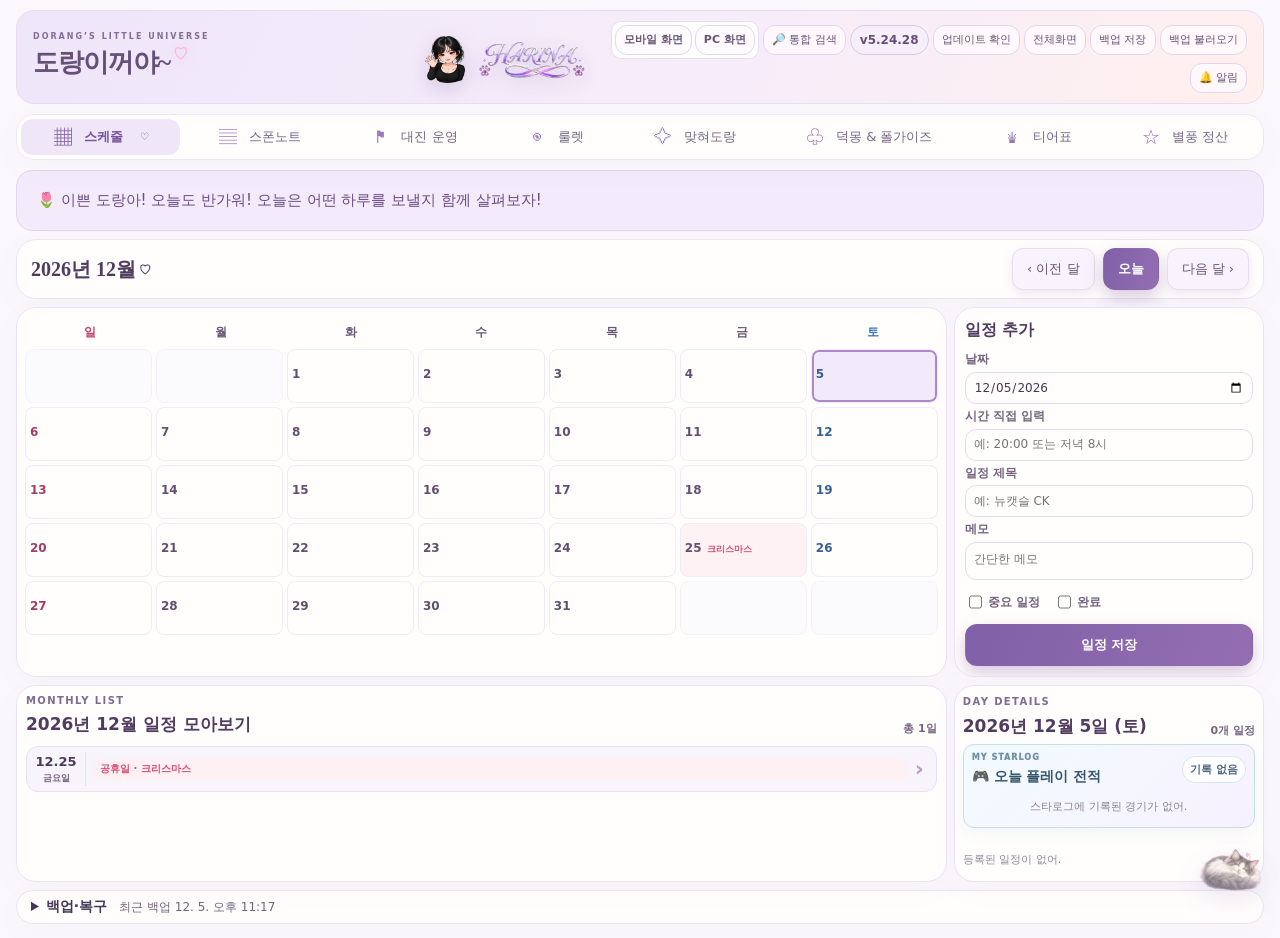
==== commit 9e7ac628: "Show Dorang EloBoard stats, rivals and 50 recent matches with isolated records" ====
--- a/index.html
+++ b/index.html
@@ -1,7 +1,7 @@
 <!doctype html><html lang="ko"><head><meta charset="utf-8"><meta name="viewport" content="width=device-width,initial-scale=1"><meta http-equiv="Cache-Control" content="no-cache, no-store, must-revalidate"><meta http-equiv="Pragma" content="no-cache"><meta http-equiv="Expires" content="0"><title>도랑이꺼야~</title>
-<script src="./screen-mode.js?v=5.24.27"></script>
-<style>:root{--bg:#080b14;--panel:#121728;--line:#29324d;--text:#f4f6ff;--muted:#929bb8;--purple:#8067ff;--green:#45d6a0}*{box-sizing:border-box}body{margin:0;background:radial-gradient(circle at 20% -10%,#24204d 0,transparent 35%),var(--bg);color:var(--text);font-family:Pretendard,"Noto Sans KR",Arial,sans-serif}button,input,select{font:inherit}button{cursor:pointer;border:1px solid transparent;border-radius:10px;padding:11px 15px;color:var(--text);background:#242c44;font-weight:750}button:hover{filter:brightness(1.12)}main{width:min(1440px,100%);margin:auto;padding:34px 28px 60px}.head{display:flex;justify-content:space-between;gap:24px;align-items:flex-end;margin-bottom:24px}.eyebrow{margin:0 0 8px;color:#a895ff;font-size:12px;font-weight:800;letter-spacing:.18em}h1,h2,p{margin-top:0}h1{margin-bottom:8px;font-size:clamp(30px,4vw,50px);letter-spacing:-.05em}h2{margin-bottom:0}.sub,.empty{color:var(--muted)}.actions{display:flex;flex-wrap:wrap;gap:8px}.primary{background:linear-gradient(135deg,var(--purple),#6750d8)}.secondary{border-color:var(--line);background:#121728}.danger{color:#ff9bac;border-color:#5a2b3b;background:#25121a}.panel{border:1px solid var(--line);border-radius:18px;background:linear-gradient(145deg,#151b2e,#101523);box-shadow:0 16px 40px #0004}.settings{display:grid;grid-template-columns:1.2fr .7fr 2fr;gap:16px;padding:18px;margin-bottom:18px}label{display:grid;gap:7px;color:var(--muted);font-size:12px;font-weight:750}input,select{width:100%;border:1px solid #303a59;border-radius:10px;padding:11px 12px;outline:none;background:#0c101d;color:var(--text)}input:focus,select:focus{border-color:var(--purple)}.note{display:flex;align-items:center;gap:12px;border-left:1px solid var(--line);padding-left:18px;color:var(--muted);font-size:13px}.note b{flex:none;color:#fff;border:1px solid #604dce;border-radius:8px;padding:6px 9px;background:#282052}.teams{display:grid;grid-template-columns:1fr 1fr;gap:18px}.team{padding:18px}.team-name{margin-bottom:14px;padding:5px 0 12px;border-width:0 0 1px;border-radius:0;background:transparent;font-size:24px;font-weight:850}.player-form{display:grid;grid-template-columns:1.5fr .7fr 1fr auto;gap:8px}.roster{display:grid;gap:7px;margin-top:14px}.empty{text-align:center;font-size:13px}.player{display:grid;grid-template-columns:34px 1fr 1fr 34px;align-items:center;gap:8px;padding:7px;border-radius:10px;background:#0d1220}.player span:nth-child(3){color:var(--muted);font-size:13px}.chip{display:grid;place-items:center;width:28px;height:28px;border-radius:8px;font-weight:900;font-size:12px}.P{background:#325ecb}.T{background:#cb5545}.Z{background:#7a3ec9}.R{background:#3a9c7b}.x{padding:2px;background:transparent;color:var(--muted);font-size:22px}.score{display:grid;grid-template-columns:1fr auto 1fr;align-items:center;padding:22px 30px;margin-top:24px;border-color:#4d447f;background:linear-gradient(110deg,#181938,#111527 50%,#241631)}.score>div:not(.score-label){display:flex;align-items:center;justify-content:flex-end;gap:22px;font-size:22px;font-weight:800}.score>div:last-child{justify-content:flex-start}.score strong{font-size:42px}.score-label{padding:0 34px;color:var(--muted);font-size:11px;letter-spacing:.2em}.section-title{display:flex;justify-content:space-between;align-items:end;margin:28px 0 14px}.matches{display:grid;gap:10px}.match{display:grid;grid-template-columns:58px 120px minmax(230px,1fr) 38px minmax(230px,1fr) 28px;align-items:center;gap:12px;padding:12px 14px}.match.done{border-color:#3b755f}.num{font-size:28px;font-weight:900}.map input{padding:9px}.fighter{display:grid;grid-template-columns:1.4fr 1fr 68px;gap:7px;padding:5px;border:1px solid transparent;border-radius:12px}.fighter.win{border-color:#3fc08f;background:#173a30}.fighter button{padding:8px;font-size:12px}.fighter.win button{background:var(--green);color:#071b14}.vs{text-align:center;color:var(--muted);font-size:11px;font-weight:900}.blank{display:grid;place-items:center;gap:7px;padding:45px}footer{padding-top:30px;color:#68728f;text-align:center;font-size:12px}@media(max-width:960px){.head{align-items:flex-start;flex-direction:column}.settings{grid-template-columns:1fr 1fr}.note{grid-column:1/-1;border-left:0;border-top:1px solid var(--line);padding:14px 0 0}.teams{grid-template-columns:1fr}.match{position:relative;grid-template-columns:50px 1fr 28px}.map{grid-column:2}.fighter,.vs{grid-column:1/-1}.match>.x{position:absolute;right:16px}}@media(max-width:600px){main{padding:22px 14px 45px}.settings{grid-template-columns:1fr}.note{grid-column:auto}.player-form{grid-template-columns:1fr 1fr}.player-form input:first-child{grid-column:1/-1}.score{padding:16px}.score>div:not(.score-label){gap:10px;font-size:15px}.score strong{font-size:32px}.score-label{padding:0 10px}.fighter{grid-template-columns:1fr 1fr}.fighter button{grid-column:1/-1}}</style><link rel="stylesheet" href="./broadcast-readable.css?v=5.24.27"></head><body><main id="app"></main>
-<script async src="./spawn-schedule-stats.js?v=5.24.27" onload="window.__appBootReady&&typeof render==='function'&&render()"></script>
+<script src="./screen-mode.js?v=5.24.28"></script>
+<style>:root{--bg:#080b14;--panel:#121728;--line:#29324d;--text:#f4f6ff;--muted:#929bb8;--purple:#8067ff;--green:#45d6a0}*{box-sizing:border-box}body{margin:0;background:radial-gradient(circle at 20% -10%,#24204d 0,transparent 35%),var(--bg);color:var(--text);font-family:Pretendard,"Noto Sans KR",Arial,sans-serif}button,input,select{font:inherit}button{cursor:pointer;border:1px solid transparent;border-radius:10px;padding:11px 15px;color:var(--text);background:#242c44;font-weight:750}button:hover{filter:brightness(1.12)}main{width:min(1440px,100%);margin:auto;padding:34px 28px 60px}.head{display:flex;justify-content:space-between;gap:24px;align-items:flex-end;margin-bottom:24px}.eyebrow{margin:0 0 8px;color:#a895ff;font-size:12px;font-weight:800;letter-spacing:.18em}h1,h2,p{margin-top:0}h1{margin-bottom:8px;font-size:clamp(30px,4vw,50px);letter-spacing:-.05em}h2{margin-bottom:0}.sub,.empty{color:var(--muted)}.actions{display:flex;flex-wrap:wrap;gap:8px}.primary{background:linear-gradient(135deg,var(--purple),#6750d8)}.secondary{border-color:var(--line);background:#121728}.danger{color:#ff9bac;border-color:#5a2b3b;background:#25121a}.panel{border:1px solid var(--line);border-radius:18px;background:linear-gradient(145deg,#151b2e,#101523);box-shadow:0 16px 40px #0004}.settings{display:grid;grid-template-columns:1.2fr .7fr 2fr;gap:16px;padding:18px;margin-bottom:18px}label{display:grid;gap:7px;color:var(--muted);font-size:12px;font-weight:750}input,select{width:100%;border:1px solid #303a59;border-radius:10px;padding:11px 12px;outline:none;background:#0c101d;color:var(--text)}input:focus,select:focus{border-color:var(--purple)}.note{display:flex;align-items:center;gap:12px;border-left:1px solid var(--line);padding-left:18px;color:var(--muted);font-size:13px}.note b{flex:none;color:#fff;border:1px solid #604dce;border-radius:8px;padding:6px 9px;background:#282052}.teams{display:grid;grid-template-columns:1fr 1fr;gap:18px}.team{padding:18px}.team-name{margin-bottom:14px;padding:5px 0 12px;border-width:0 0 1px;border-radius:0;background:transparent;font-size:24px;font-weight:850}.player-form{display:grid;grid-template-columns:1.5fr .7fr 1fr auto;gap:8px}.roster{display:grid;gap:7px;margin-top:14px}.empty{text-align:center;font-size:13px}.player{display:grid;grid-template-columns:34px 1fr 1fr 34px;align-items:center;gap:8px;padding:7px;border-radius:10px;background:#0d1220}.player span:nth-child(3){color:var(--muted);font-size:13px}.chip{display:grid;place-items:center;width:28px;height:28px;border-radius:8px;font-weight:900;font-size:12px}.P{background:#325ecb}.T{background:#cb5545}.Z{background:#7a3ec9}.R{background:#3a9c7b}.x{padding:2px;background:transparent;color:var(--muted);font-size:22px}.score{display:grid;grid-template-columns:1fr auto 1fr;align-items:center;padding:22px 30px;margin-top:24px;border-color:#4d447f;background:linear-gradient(110deg,#181938,#111527 50%,#241631)}.score>div:not(.score-label){display:flex;align-items:center;justify-content:flex-end;gap:22px;font-size:22px;font-weight:800}.score>div:last-child{justify-content:flex-start}.score strong{font-size:42px}.score-label{padding:0 34px;color:var(--muted);font-size:11px;letter-spacing:.2em}.section-title{display:flex;justify-content:space-between;align-items:end;margin:28px 0 14px}.matches{display:grid;gap:10px}.match{display:grid;grid-template-columns:58px 120px minmax(230px,1fr) 38px minmax(230px,1fr) 28px;align-items:center;gap:12px;padding:12px 14px}.match.done{border-color:#3b755f}.num{font-size:28px;font-weight:900}.map input{padding:9px}.fighter{display:grid;grid-template-columns:1.4fr 1fr 68px;gap:7px;padding:5px;border:1px solid transparent;border-radius:12px}.fighter.win{border-color:#3fc08f;background:#173a30}.fighter button{padding:8px;font-size:12px}.fighter.win button{background:var(--green);color:#071b14}.vs{text-align:center;color:var(--muted);font-size:11px;font-weight:900}.blank{display:grid;place-items:center;gap:7px;padding:45px}footer{padding-top:30px;color:#68728f;text-align:center;font-size:12px}@media(max-width:960px){.head{align-items:flex-start;flex-direction:column}.settings{grid-template-columns:1fr 1fr}.note{grid-column:1/-1;border-left:0;border-top:1px solid var(--line);padding:14px 0 0}.teams{grid-template-columns:1fr}.match{position:relative;grid-template-columns:50px 1fr 28px}.map{grid-column:2}.fighter,.vs{grid-column:1/-1}.match>.x{position:absolute;right:16px}}@media(max-width:600px){main{padding:22px 14px 45px}.settings{grid-template-columns:1fr}.note{grid-column:auto}.player-form{grid-template-columns:1fr 1fr}.player-form input:first-child{grid-column:1/-1}.score{padding:16px}.score>div:not(.score-label){gap:10px;font-size:15px}.score strong{font-size:32px}.score-label{padding:0 10px}.fighter{grid-template-columns:1fr 1fr}.fighter button{grid-column:1/-1}}</style><link rel="stylesheet" href="./broadcast-readable.css?v=5.24.28"></head><body><main id="app"></main>
+<script async src="./spawn-schedule-stats.js?v=5.24.28" onload="window.__appBootReady&&typeof render==='function'&&render()"></script>
 <script>
 document.head.insertAdjacentHTML('beforeend',`<style>.funding-title{display:flex;align-items:end;justify-content:space-between;margin:14px 0 7px;padding-top:12px;border-top:1px solid var(--line)}.funding-title h3{margin:0}.funding-title span{color:var(--muted);font-size:11px}.funding-teams{display:grid;grid-template-columns:1fr 1fr;gap:10px}.funding-teams>div{padding:10px;border:1px solid var(--line);border-radius:12px;background:#0c101d}.funding-teams h3{margin:0 0 7px;font-size:15px}.funding-teams label{display:grid;grid-template-columns:1fr 120px;align-items:center;gap:8px;margin-top:4px}.funding-teams label span{color:var(--text);font-size:12px}.funding-teams small{color:var(--muted)}.funding-teams input{padding:6px 8px}@media(min-width:961px){.funding-teams>div{display:grid;grid-template-columns:repeat(2,minmax(0,1fr));gap:4px 10px}.funding-teams h3{grid-column:1/-1}.funding-teams label{grid-template-columns:1fr 95px;margin:0}}@media(max-width:650px){.funding-teams{grid-template-columns:1fr}}.native-tier-player{grid-template-columns:34px 25px minmax(0,1fr) auto!important;min-height:42px!important;padding:4px 7px!important}.native-avatar-link{width:32px;height:32px;border-radius:50%;overflow:hidden;display:grid;place-items:center;text-decoration:none;background:#eee5f4;border:2px solid rgba(154,123,213,.25)}.native-avatar{width:100%;height:100%;object-fit:cover;display:block}.native-avatar-fallback{width:100%;height:100%;display:grid;place-items:center;text-align:center;overflow-wrap:anywhere;font-size:9px;line-height:1.1;font-weight:900;color:#70568b}html body .native-tier-panel .native-tier-player,html[data-season-theme] body:not(.broadcast-only) .native-tier-panel .native-tier-player{background:#fff!important;color:#2f2638!important;grid-template-columns:32px 25px minmax(0,1fr) max-content!important;column-gap:5px!important;align-items:center!important}html body .native-tier-player>.native-live{grid-column:4!important;grid-row:1!important;justify-self:end!important;align-self:center!important;white-space:nowrap!important}html body .native-tier-player>strong,html[data-season-theme] body:not(.broadcast-only) .native-tier-player>strong{color:#2f2638!important;grid-column:3;grid-row:1;min-width:0;overflow:hidden!important;text-overflow:ellipsis!important;white-space:nowrap!important}.native-tier-player strong{font-size:14px!important;color:#2f2638!important}.native-live{font-size:11px!important;padding:5px 7px!important;color:#fff!important;background:#e64971!important;border-radius:8px;box-shadow:0 2px 7px rgba(230,73,113,.28)}@media(max-width:420px){.native-tier-players{grid-template-columns:minmax(0,1fr)!important}}
 </style>`);
@@ -12,7 +12,7 @@
 document.head.insertAdjacentHTML('beforeend',`<style>@media(min-width:961px){main{width:min(1800px,100%);padding:14px 18px 24px}.head{align-items:center;margin-bottom:10px}.head h1{font-size:30px;margin-bottom:2px}.head .eyebrow{margin-bottom:2px;font-size:9px}.sub{font-size:12px}.actions{gap:5px}.actions button,button{padding:7px 10px;border-radius:8px;font-size:12px}.settings{grid-template-columns:1.1fr .55fr 1.7fr;padding:9px 12px;margin-bottom:9px;gap:9px}.settings label{gap:3px}.settings input,.settings select{padding:7px 9px}.note{font-size:11px}.teams{gap:9px}.team{padding:9px 11px}.team-name{font-size:18px;margin-bottom:7px;padding:2px 0 6px}.player-form{gap:5px}.player-form input,.player-form select{padding:7px 8px;font-size:12px}.roster{grid-template-columns:repeat(2,minmax(0,1fr));gap:4px;margin-top:7px}.player{grid-template-columns:28px 1fr 1.25fr 24px;min-height:32px;padding:2px 5px;font-size:12px}.chip{width:23px;height:23px;font-size:10px}.player .x{font-size:17px}.score{margin-top:9px;padding:7px 20px}.score>div:not(.score-label){font-size:15px;gap:12px}.score strong{font-size:27px}.section-title{margin:10px 0 7px}.section-title h2{font-size:21px}.section-title .eyebrow{font-size:9px}.set-block{margin-bottom:9px;padding:8px 10px;border-radius:13px}.set-head{gap:10px;margin-bottom:5px}.set-head .eyebrow{margin-bottom:1px;font-size:8px}.set-head h3{font-size:16px}.set-controls label{min-width:90px}.set-controls select{padding:5px 7px}.set-score{padding:4px 10px}.set-score strong{font-size:18px}.matches{gap:4px}.match{grid-template-columns:38px 100px minmax(220px,1fr) 28px minmax(220px,1fr) 18px;gap:6px;padding:4px 7px;border-radius:10px}.num{font-size:18px}.map input,.fighter select{padding:6px 7px;font-size:11px}.fighter{grid-template-columns:1.4fr .85fr 55px;gap:4px;padding:2px}.fighter button{padding:6px 4px;font-size:10px}footer{padding-top:8px;font-size:10px}.winner-settings{padding-top:7px}.winner-settings select{padding:6px}}</style>`);
 document.head.insertAdjacentHTML('beforeend',`<style>.settlement{margin-top:14px;padding:16px}.settle-title{display:flex;align-items:end;justify-content:space-between;margin-bottom:12px}.settle-title h2{font-size:22px}.settle-title>span{color:var(--muted);font-size:12px}.settle-form{display:grid;grid-template-columns:1.3fr repeat(5,1fr);gap:8px}.settle-summary{display:grid;grid-template-columns:.8fr 1.1fr 1.1fr;gap:8px;margin-top:12px}.settle-summary>div{display:grid;gap:3px;padding:10px 12px;border:1px solid var(--line);border-radius:12px;background:#0c101d}.settle-summary span,.settle-summary small,.settle-detail{color:var(--muted);font-size:11px}.settle-summary strong{font-size:20px}.settle-summary .win-pay{border-color:#3fc08f;background:#173a30}.settle-empty{margin-top:12px;padding:18px;text-align:center;color:var(--muted);border:1px dashed var(--line);border-radius:12px}.settle-detail{margin:7px 2px 0}@media(min-width:961px){.settlement{padding:9px 11px}.settle-title{margin-bottom:7px}.settle-form input,.settle-form select{padding:6px 7px;font-size:11px}.settle-summary{margin-top:7px}.settle-summary>div{padding:6px 9px}.settle-summary strong{font-size:16px}}@media(max-width:960px){.settle-form{grid-template-columns:repeat(2,1fr)}.settle-summary{grid-template-columns:1fr}}@media(max-width:520px){.settle-form{grid-template-columns:1fr}}.settle-mode-rules{display:grid;gap:5px;margin:8px 0 10px;padding:9px 11px;border:1px solid var(--line);border-radius:10px;background:#faf7fc}.settle-mode-rules p{margin:0;padding:5px 8px;border-radius:7px;color:#55485e;font-size:12px;font-weight:800}.settle-mode-rules p.active{background:#eadcf5;color:#4f3265;box-shadow:inset 3px 0 #a87bd0}
 </style>`);
-const APP_VERSION='5.24.27',KEY='star-match-manager-v1',races={P:'프로토스',T:'테란',Z:'저그',R:'랜덤'},tiers=['갓','킹','잭','조커','스페이드','0티어','1티어','2티어','3티어','4티어','5티어','6티어','7티어','8티어','유스'],defaultRoulette=()=>({type:'map',maps:'투혼\n폴리포이드\n실피드\n라데온',playerId:'',result:'',note:'',history:[],angle:0}),fresh=()=>({title:'오늘의 CK',mode:'CK',teamA:'A팀',teamB:'B팀',playersA:[],playersB:[],matches:[],setGames:[1],setModes:['normal'],aces:[],winnerEnd:'elimination',winnerFixed:7,activeTab:'schedule',roulette:defaultRoulette(),settlement:{mode:'main',mainFunding:0,entryPerPerson:0,winRatio:6,loseRatio:4,winner:'',playerFunding:{}}});let s;try{s=JSON.parse(localStorage.getItem(KEY))||fresh()}catch{s=fresh()}s.setGames=s.setGames||[Math.max(1,s.matches?.length||1)];s.matches=(s.matches||[]).map(m=>({...m,set:m.set||1}));s.aces=s.aces||[];s.winnerEnd=s.winnerEnd||'elimination';s.winnerFixed=s.winnerFixed||7;s.activeTab=s.activeTab||'schedule';let legacyWinner=s.mode==='위너스';s.setModes=s.setModes||s.setGames.map(()=>legacyWinner?'winners':'normal');while(s.setModes.length<s.setGames.length)s.setModes.push('normal');if(legacyWinner)s.mode='CK';s.roulette={...defaultRoulette(),...(s.roulette||{})};s.roulette.history=s.roulette.history||[];s.settlement={mode:'main',mainFunding:0,entryPerPerson:0,winRatio:6,loseRatio:4,winner:'',playerFunding:{},...(s.settlement||{})};s.settlement.playerFunding=s.settlement.playerFunding||{};const id=()=>Math.random().toString(36).slice(2,10),esc=v=>String(v??'').replace(/[&<>"']/g,c=>({'&':'&amp;','<':'&lt;','>':'&gt;','"':'&quot;',"'":'&#39;'}[c])),raceOpts=v=>Object.entries(races).map(([k,n])=>`<option value="${k}" ${k===v?'selected':''}>${n}</option>`).join(''),subRaceOpts=v=>'<option value="">부종 선택</option>'+['P','T','Z'].map(k=>`<option value="${k}" ${k===v?'selected':''}>${races[k]}</option>`).join(''),tierOpts=v=>'<option value="">티어 선택</option>'+tiers.map(t=>`<option value="${t}" ${t===v?'selected':''}>${t}</option>`).join(''),random=()=>['랜능크','빨무'].includes(s.mode),newMatch=set=>({id:id(),set,map:'',a:'',b:'',raceA:random()?'R':'P',raceB:random()?'R':'P',winner:''}),syncSets=()=>{s.setGames=s.setGames.map((count,i)=>['winners','losers'].includes(s.setModes[i])?(s.winnerEnd==='elimination'?Math.max(1,s.playersA.length+s.playersB.length-1):s.winnerFixed):count);s.setGames.forEach((count,i)=>{let set=i+1,ms=s.matches.filter(m=>m.set===set);while(ms.length<count){let m=newMatch(set);s.matches.push(m);ms.push(m)}if(ms.length>count){let remove=new Set(ms.slice(count).map(m=>m.id));s.matches=s.matches.filter(m=>!remove.has(m.id))}})},setResult=setNo=>{let ms=s.matches.filter(m=>m.set===setNo),a=ms.filter(m=>m.winner==='A').length,b=ms.filter(m=>m.winner==='B').length;if(['winners','losers'].includes(s.setModes[setNo-1])&&s.winnerEnd==='elimination'){let special=s.setModes[setNo-1],outA=new Set(ms.filter(m=>m.winner===(special==='winners'?'B':'A')).map(m=>m.a).filter(Boolean)),outB=new Set(ms.filter(m=>m.winner===(special==='winners'?'A':'B')).map(m=>m.b).filter(Boolean));if(s.playersA.length&&outA.size>=s.playersA.length)return{a,b,winner:special==='winners'?'B':'A',done:true};if(s.playersB.length&&outB.size>=s.playersB.length)return{a,b,winner:special==='winners'?'A':'B',done:true};return{a,b,winner:'',done:false}}let done=ms.length===s.setGames[setNo-1]&&ms.every(m=>m.winner),winner=done&&a!==b?(a>b?'A':'B'):'';return{a,b,winner,done}},save=()=>{syncSets();localStorage.setItem(KEY,JSON.stringify(s));window.dispatchEvent(new CustomEvent('dorang:data-changed'));render()},players=()=>[...s.playersA,...s.playersB];syncSets();s.teamA='도랑팀';s.teamB='너거팀';
+const APP_VERSION='5.24.28',KEY='star-match-manager-v1',races={P:'프로토스',T:'테란',Z:'저그',R:'랜덤'},tiers=['갓','킹','잭','조커','스페이드','0티어','1티어','2티어','3티어','4티어','5티어','6티어','7티어','8티어','유스'],defaultRoulette=()=>({type:'map',maps:'투혼\n폴리포이드\n실피드\n라데온',playerId:'',result:'',note:'',history:[],angle:0}),fresh=()=>({title:'오늘의 CK',mode:'CK',teamA:'A팀',teamB:'B팀',playersA:[],playersB:[],matches:[],setGames:[1],setModes:['normal'],aces:[],winnerEnd:'elimination',winnerFixed:7,activeTab:'schedule',roulette:defaultRoulette(),settlement:{mode:'main',mainFunding:0,entryPerPerson:0,winRatio:6,loseRatio:4,winner:'',playerFunding:{}}});let s;try{s=JSON.parse(localStorage.getItem(KEY))||fresh()}catch{s=fresh()}s.setGames=s.setGames||[Math.max(1,s.matches?.length||1)];s.matches=(s.matches||[]).map(m=>({...m,set:m.set||1}));s.aces=s.aces||[];s.winnerEnd=s.winnerEnd||'elimination';s.winnerFixed=s.winnerFixed||7;s.activeTab=s.activeTab||'schedule';let legacyWinner=s.mode==='위너스';s.setModes=s.setModes||s.setGames.map(()=>legacyWinner?'winners':'normal');while(s.setModes.length<s.setGames.length)s.setModes.push('normal');if(legacyWinner)s.mode='CK';s.roulette={...defaultRoulette(),...(s.roulette||{})};s.roulette.history=s.roulette.history||[];s.settlement={mode:'main',mainFunding:0,entryPerPerson:0,winRatio:6,loseRatio:4,winner:'',playerFunding:{},...(s.settlement||{})};s.settlement.playerFunding=s.settlement.playerFunding||{};const id=()=>Math.random().toString(36).slice(2,10),esc=v=>String(v??'').replace(/[&<>"']/g,c=>({'&':'&amp;','<':'&lt;','>':'&gt;','"':'&quot;',"'":'&#39;'}[c])),raceOpts=v=>Object.entries(races).map(([k,n])=>`<option value="${k}" ${k===v?'selected':''}>${n}</option>`).join(''),subRaceOpts=v=>'<option value="">부종 선택</option>'+['P','T','Z'].map(k=>`<option value="${k}" ${k===v?'selected':''}>${races[k]}</option>`).join(''),tierOpts=v=>'<option value="">티어 선택</option>'+tiers.map(t=>`<option value="${t}" ${t===v?'selected':''}>${t}</option>`).join(''),random=()=>['랜능크','빨무'].includes(s.mode),newMatch=set=>({id:id(),set,map:'',a:'',b:'',raceA:random()?'R':'P',raceB:random()?'R':'P',winner:''}),syncSets=()=>{s.setGames=s.setGames.map((count,i)=>['winners','losers'].includes(s.setModes[i])?(s.winnerEnd==='elimination'?Math.max(1,s.playersA.length+s.playersB.length-1):s.winnerFixed):count);s.setGames.forEach((count,i)=>{let set=i+1,ms=s.matches.filter(m=>m.set===set);while(ms.length<count){let m=newMatch(set);s.matches.push(m);ms.push(m)}if(ms.length>count){let remove=new Set(ms.slice(count).map(m=>m.id));s.matches=s.matches.filter(m=>!remove.has(m.id))}})},setResult=setNo=>{let ms=s.matches.filter(m=>m.set===setNo),a=ms.filter(m=>m.winner==='A').length,b=ms.filter(m=>m.winner==='B').length;if(['winners','losers'].includes(s.setModes[setNo-1])&&s.winnerEnd==='elimination'){let special=s.setModes[setNo-1],outA=new Set(ms.filter(m=>m.winner===(special==='winners'?'B':'A')).map(m=>m.a).filter(Boolean)),outB=new Set(ms.filter(m=>m.winner===(special==='winners'?'A':'B')).map(m=>m.b).filter(Boolean));if(s.playersA.length&&outA.size>=s.playersA.length)return{a,b,winner:special==='winners'?'B':'A',done:true};if(s.playersB.length&&outB.size>=s.playersB.length)return{a,b,winner:special==='winners'?'A':'B',done:true};return{a,b,winner:'',done:false}}let done=ms.length===s.setGames[setNo-1]&&ms.every(m=>m.winner),winner=done&&a!==b?(a>b?'A':'B'):'';return{a,b,winner,done}},save=()=>{syncSets();localStorage.setItem(KEY,JSON.stringify(s));window.dispatchEvent(new CustomEvent('dorang:data-changed'));render()},players=()=>[...s.playersA,...s.playersB];syncSets();s.teamA='도랑팀';s.teamB='너거팀';
 if(new URLSearchParams(location.search).get('broadcast')!=='1')s.activeTab='schedule';
 function playerPanel(side){let ps=s['players'+side],team=s['team'+side];return `<section class="panel team"><div class="team-name">${esc(team)}</div><div class="player-form"><input id="name${side}" data-auto-player="${side}" placeholder="선수 이름"><select id="tier${side}">${tierOpts('')}</select><select id="race${side}">${raceOpts('P')}</select><select id="subrace${side}">${subRaceOpts('')}</select><button class="primary" data-act="add-player" data-side="${side}">선수 추가</button></div><div class="roster">${ps.length?ps.map(p=>`<div class="player"><span class="chip ${p.race}">${p.race}</span><strong>${esc(p.name)}</strong><span>${esc(p.tier||'티어 미입력')} · 본 ${p.race}${p.subrace?' / 부 '+p.subrace:''}</span><button class="x" data-act="del-player" data-side="${side}" data-id="${p.id}">×</button></div>`).join(''):'<p class="empty">등록된 선수가 없어</p>'}</div></section>`}
 function matchRow(m,i,ace=false){let earlier=ace?[]:s.matches.filter(x=>x.set===m.set).slice(0,i),format=s.setModes[m.set-1]||'normal',special=['winners','losers'].includes(format),outA=new Set(earlier.filter(x=>x.winner===(format==='winners'?'B':'A')).map(x=>x.a)),outB=new Set(earlier.filter(x=>x.winner===(format==='winners'?'A':'B')).map(x=>x.b)),pa=s.playersA.map(p=>`<option value="${p.id}" ${p.id===m.a?'selected':''} ${special&&outA.has(p.id)&&p.id!==m.a?'disabled':''}>${esc(p.name)}${p.tier?' · '+esc(p.tier):''}${special&&outA.has(p.id)?format==='losers'?' · 통과':' · 탈락':''}</option>`).join(''),pb=s.playersB.map(p=>`<option value="${p.id}" ${p.id===m.b?'selected':''} ${special&&outB.has(p.id)&&p.id!==m.b?'disabled':''}>${esc(p.name)}${p.tier?' · '+esc(p.tier):''}${special&&outB.has(p.id)?format==='losers'?' · 통과':' · 탈락':''}</option>`).join('');return `<article class="match panel ${m.winner?'done':''} ${!ace&&format==='normal'&&s.setGames[m.set-1]>=3&&i===s.setGames[m.set-1]-1?'ace-match':''}" data-id="${m.id}" data-ace="${ace}"><div class="num">${ace||(!ace&&format==='normal'&&s.setGames[m.set-1]>=3&&i===s.setGames[m.set-1]-1)?'ACE':i+1}</div><div class="map"><input data-field="map" placeholder="맵 이름" value="${esc(m.map)}"></div><div class="fighter ${m.winner==='A'?'win':''}"><select data-field="a"><option value="">${esc(s.teamA)} 선수 선택</option>${pa}</select><select data-field="raceA">${raceOpts(m.raceA)}</select><button data-act="winner" data-side="A">${m.winner==='A'?'승리 ✓':'승리'}</button></div><span class="vs">VS</span><div class="fighter ${m.winner==='B'?'win':''}"><select data-field="b"><option value="">${esc(s.teamB)} 선수 선택</option>${pb}</select><select data-field="raceB">${raceOpts(m.raceB)}</select><button data-act="winner" data-side="B">${m.winner==='B'?'승리 ✓':'승리'}</button></div>${ace?'<button class="x" data-act="del-ace">×</button>':'<span></span>'}</article>`}
@@ -629,10 +629,10 @@
   if(isBroadcast)return;
   const head=document.querySelector('.head');
   if(head&&!head.querySelector('.dorang-header-character')){
-    head.querySelector(':scope > div:first-child')?.insertAdjacentHTML('beforeend','<img class="dorang-header-character" src="./dorang-header-character.webp?v=5.24.27" width="254" height="300" decoding="async" fetchpriority="low" alt="" aria-hidden="true">');
+    head.querySelector(':scope > div:first-child')?.insertAdjacentHTML('beforeend','<img class="dorang-header-character" src="./dorang-header-character.webp?v=5.24.28" width="254" height="300" decoding="async" fetchpriority="low" alt="" aria-hidden="true">');
   }
   if(!matchMedia('(max-width:520px)').matches&&!document.querySelector('.dorang-sleeping-cat')){
-    document.body.insertAdjacentHTML('beforeend','<img class="dorang-sleeping-cat" src="./dorang-sleeping-cat.webp?v=5.24.27" width="380" height="253" loading="lazy" decoding="async" fetchpriority="low" alt="" aria-hidden="true">');
+    document.body.insertAdjacentHTML('beforeend','<img class="dorang-sleeping-cat" src="./dorang-sleeping-cat.webp?v=5.24.28" width="380" height="253" loading="lazy" decoding="async" fetchpriority="low" alt="" aria-hidden="true">');
   }
 }
 new MutationObserver(placeSiteDecorations).observe(document.querySelector('#app'),{childList:true,subtree:true});
@@ -881,7 +881,7 @@
   }
   renderWithExternalApps();
   const pageHeader=document.querySelector('.head'),headerActions=pageHeader?.querySelector('.actions');
-  if(headerActions&&!pageHeader.querySelector('.harina-signature'))headerActions.insertAdjacentHTML('beforebegin','<div class="harina-signature"><img src="./harina-signature.webp?v=5.24.27" alt="HARINA" width="680" height="371" decoding="async" fetchpriority="low"></div>');
+  if(headerActions&&!pageHeader.querySelector('.harina-signature'))headerActions.insertAdjacentHTML('beforebegin','<div class="harina-signature"><img src="./harina-signature.webp?v=5.24.28" alt="HARINA" width="680" height="371" decoding="async" fetchpriority="low"></div>');
   const nav=document.querySelector('.app-tabs'),footer=document.querySelector('#app>footer');
   if(nav&&!nav.querySelector('[data-tab="prediction"]')){
     const ladderTab=nav.querySelector('[data-tab="roulette"]');
@@ -925,7 +925,7 @@
 
 render();
 </script>
-<script src="./duck-scoreboard.js?v=5.24.27"></script>
+<script src="./duck-scoreboard.js?v=5.24.28"></script>
 <script id="party-ranking-image-export">
 (()=>{
   const rankPartyPlayers=()=>{
@@ -1109,7 +1109,7 @@
 </script>
 <script id="integrated-update-manager">
 (()=>{
-const RELEASE_VERSION='5.24.27';
+const RELEASE_VERSION='5.24.28';
 const VERSION_URL='./version.json';
 const versionParts=v=>String(v||'0').split('.').map(n=>Number(n)||0);
 const newer=(a,b)=>{const x=versionParts(a),y=versionParts(b);for(let i=0;i<Math.max(x.length,y.length);i++){if((x[i]||0)!==(y[i]||0))return (x[i]||0)>(y[i]||0)}return false};
@@ -1170,16 +1170,16 @@
 })();
 </script>
 <script>window.__appBootReady=true;if(new URLSearchParams(location.search).get('broadcast')!=='1')render();</script>
-<script async src="./starlog-embed.js?v=5.24.27"></script>
-<script async src="./prediction-native.js?v=5.24.27"></script>
-
-<script async src="./integrated-backup.js?v=5.24.27"></script>
-<script async src="./notification-center.js?v=5.24.27"></script>
-<script async src="./integrated-search.js?v=5.24.27"></script>
+<script async src="./starlog-embed.js?v=5.24.28"></script>
+<script async src="./prediction-native.js?v=5.24.28"></script>
+
+<script async src="./integrated-backup.js?v=5.24.28"></script>
+<script async src="./notification-center.js?v=5.24.28"></script>
+<script async src="./integrated-search.js?v=5.24.28"></script>
 
 
 <style>
-/* v5.24.27 · Keep the complete header reachable in iPad Safari. */
+/* v5.24.28 · Keep the complete header reachable in iPad Safari. */
 #app > .head,body.app-fit-screen #app > .head{
   height:auto!important;min-height:142px!important;flex-shrink:0;
 }
@@ -1236,7 +1236,7 @@
 @media(max-width:960px),(max-height:700px){body.starlog-active .spwn-note-shell{height:80svh;min-height:400px}}
 </style>
 
-<link rel="stylesheet" href="./starlog-theme.css?v=5.24.27-tier">
-<script src="./starlog-theme.js?v=5.24.27"></script>
+<link rel="stylesheet" href="./starlog-theme.css?v=5.24.28-tier">
+<script src="./starlog-theme.js?v=5.24.28"></script>
 <link rel="stylesheet" href="./tier-board.css?v=9">
 <script src="./tier-board.js?v=12"></script>
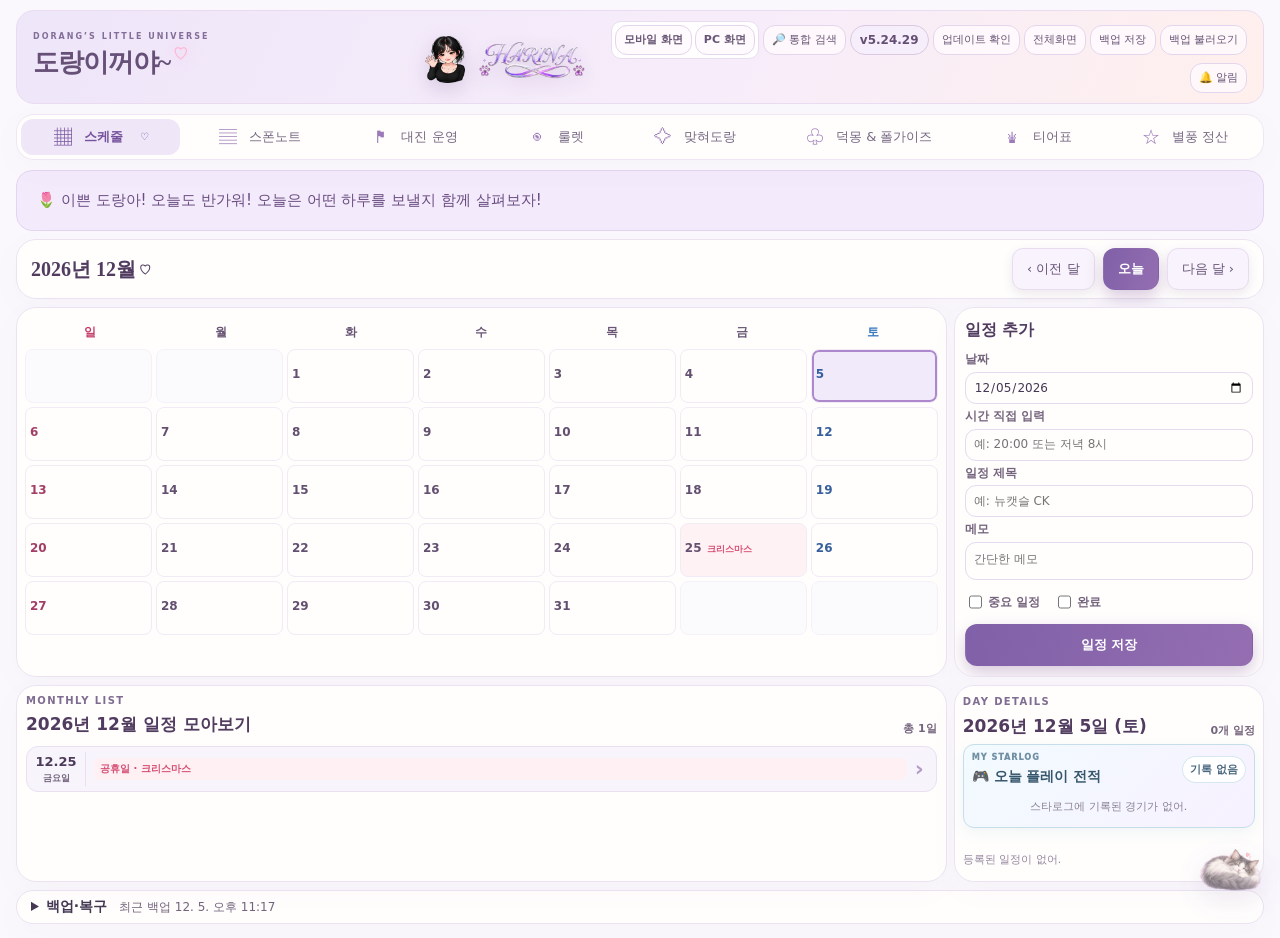
==== commit 1b05328f: "Use existing statistics layout, records tab, and daily Elo refresh" ====
--- a/index.html
+++ b/index.html
@@ -1,7 +1,7 @@
 <!doctype html><html lang="ko"><head><meta charset="utf-8"><meta name="viewport" content="width=device-width,initial-scale=1"><meta http-equiv="Cache-Control" content="no-cache, no-store, must-revalidate"><meta http-equiv="Pragma" content="no-cache"><meta http-equiv="Expires" content="0"><title>도랑이꺼야~</title>
-<script src="./screen-mode.js?v=5.24.28"></script>
-<style>:root{--bg:#080b14;--panel:#121728;--line:#29324d;--text:#f4f6ff;--muted:#929bb8;--purple:#8067ff;--green:#45d6a0}*{box-sizing:border-box}body{margin:0;background:radial-gradient(circle at 20% -10%,#24204d 0,transparent 35%),var(--bg);color:var(--text);font-family:Pretendard,"Noto Sans KR",Arial,sans-serif}button,input,select{font:inherit}button{cursor:pointer;border:1px solid transparent;border-radius:10px;padding:11px 15px;color:var(--text);background:#242c44;font-weight:750}button:hover{filter:brightness(1.12)}main{width:min(1440px,100%);margin:auto;padding:34px 28px 60px}.head{display:flex;justify-content:space-between;gap:24px;align-items:flex-end;margin-bottom:24px}.eyebrow{margin:0 0 8px;color:#a895ff;font-size:12px;font-weight:800;letter-spacing:.18em}h1,h2,p{margin-top:0}h1{margin-bottom:8px;font-size:clamp(30px,4vw,50px);letter-spacing:-.05em}h2{margin-bottom:0}.sub,.empty{color:var(--muted)}.actions{display:flex;flex-wrap:wrap;gap:8px}.primary{background:linear-gradient(135deg,var(--purple),#6750d8)}.secondary{border-color:var(--line);background:#121728}.danger{color:#ff9bac;border-color:#5a2b3b;background:#25121a}.panel{border:1px solid var(--line);border-radius:18px;background:linear-gradient(145deg,#151b2e,#101523);box-shadow:0 16px 40px #0004}.settings{display:grid;grid-template-columns:1.2fr .7fr 2fr;gap:16px;padding:18px;margin-bottom:18px}label{display:grid;gap:7px;color:var(--muted);font-size:12px;font-weight:750}input,select{width:100%;border:1px solid #303a59;border-radius:10px;padding:11px 12px;outline:none;background:#0c101d;color:var(--text)}input:focus,select:focus{border-color:var(--purple)}.note{display:flex;align-items:center;gap:12px;border-left:1px solid var(--line);padding-left:18px;color:var(--muted);font-size:13px}.note b{flex:none;color:#fff;border:1px solid #604dce;border-radius:8px;padding:6px 9px;background:#282052}.teams{display:grid;grid-template-columns:1fr 1fr;gap:18px}.team{padding:18px}.team-name{margin-bottom:14px;padding:5px 0 12px;border-width:0 0 1px;border-radius:0;background:transparent;font-size:24px;font-weight:850}.player-form{display:grid;grid-template-columns:1.5fr .7fr 1fr auto;gap:8px}.roster{display:grid;gap:7px;margin-top:14px}.empty{text-align:center;font-size:13px}.player{display:grid;grid-template-columns:34px 1fr 1fr 34px;align-items:center;gap:8px;padding:7px;border-radius:10px;background:#0d1220}.player span:nth-child(3){color:var(--muted);font-size:13px}.chip{display:grid;place-items:center;width:28px;height:28px;border-radius:8px;font-weight:900;font-size:12px}.P{background:#325ecb}.T{background:#cb5545}.Z{background:#7a3ec9}.R{background:#3a9c7b}.x{padding:2px;background:transparent;color:var(--muted);font-size:22px}.score{display:grid;grid-template-columns:1fr auto 1fr;align-items:center;padding:22px 30px;margin-top:24px;border-color:#4d447f;background:linear-gradient(110deg,#181938,#111527 50%,#241631)}.score>div:not(.score-label){display:flex;align-items:center;justify-content:flex-end;gap:22px;font-size:22px;font-weight:800}.score>div:last-child{justify-content:flex-start}.score strong{font-size:42px}.score-label{padding:0 34px;color:var(--muted);font-size:11px;letter-spacing:.2em}.section-title{display:flex;justify-content:space-between;align-items:end;margin:28px 0 14px}.matches{display:grid;gap:10px}.match{display:grid;grid-template-columns:58px 120px minmax(230px,1fr) 38px minmax(230px,1fr) 28px;align-items:center;gap:12px;padding:12px 14px}.match.done{border-color:#3b755f}.num{font-size:28px;font-weight:900}.map input{padding:9px}.fighter{display:grid;grid-template-columns:1.4fr 1fr 68px;gap:7px;padding:5px;border:1px solid transparent;border-radius:12px}.fighter.win{border-color:#3fc08f;background:#173a30}.fighter button{padding:8px;font-size:12px}.fighter.win button{background:var(--green);color:#071b14}.vs{text-align:center;color:var(--muted);font-size:11px;font-weight:900}.blank{display:grid;place-items:center;gap:7px;padding:45px}footer{padding-top:30px;color:#68728f;text-align:center;font-size:12px}@media(max-width:960px){.head{align-items:flex-start;flex-direction:column}.settings{grid-template-columns:1fr 1fr}.note{grid-column:1/-1;border-left:0;border-top:1px solid var(--line);padding:14px 0 0}.teams{grid-template-columns:1fr}.match{position:relative;grid-template-columns:50px 1fr 28px}.map{grid-column:2}.fighter,.vs{grid-column:1/-1}.match>.x{position:absolute;right:16px}}@media(max-width:600px){main{padding:22px 14px 45px}.settings{grid-template-columns:1fr}.note{grid-column:auto}.player-form{grid-template-columns:1fr 1fr}.player-form input:first-child{grid-column:1/-1}.score{padding:16px}.score>div:not(.score-label){gap:10px;font-size:15px}.score strong{font-size:32px}.score-label{padding:0 10px}.fighter{grid-template-columns:1fr 1fr}.fighter button{grid-column:1/-1}}</style><link rel="stylesheet" href="./broadcast-readable.css?v=5.24.28"></head><body><main id="app"></main>
-<script async src="./spawn-schedule-stats.js?v=5.24.28" onload="window.__appBootReady&&typeof render==='function'&&render()"></script>
+<script src="./screen-mode.js?v=5.24.29"></script>
+<style>:root{--bg:#080b14;--panel:#121728;--line:#29324d;--text:#f4f6ff;--muted:#929bb8;--purple:#8067ff;--green:#45d6a0}*{box-sizing:border-box}body{margin:0;background:radial-gradient(circle at 20% -10%,#24204d 0,transparent 35%),var(--bg);color:var(--text);font-family:Pretendard,"Noto Sans KR",Arial,sans-serif}button,input,select{font:inherit}button{cursor:pointer;border:1px solid transparent;border-radius:10px;padding:11px 15px;color:var(--text);background:#242c44;font-weight:750}button:hover{filter:brightness(1.12)}main{width:min(1440px,100%);margin:auto;padding:34px 28px 60px}.head{display:flex;justify-content:space-between;gap:24px;align-items:flex-end;margin-bottom:24px}.eyebrow{margin:0 0 8px;color:#a895ff;font-size:12px;font-weight:800;letter-spacing:.18em}h1,h2,p{margin-top:0}h1{margin-bottom:8px;font-size:clamp(30px,4vw,50px);letter-spacing:-.05em}h2{margin-bottom:0}.sub,.empty{color:var(--muted)}.actions{display:flex;flex-wrap:wrap;gap:8px}.primary{background:linear-gradient(135deg,var(--purple),#6750d8)}.secondary{border-color:var(--line);background:#121728}.danger{color:#ff9bac;border-color:#5a2b3b;background:#25121a}.panel{border:1px solid var(--line);border-radius:18px;background:linear-gradient(145deg,#151b2e,#101523);box-shadow:0 16px 40px #0004}.settings{display:grid;grid-template-columns:1.2fr .7fr 2fr;gap:16px;padding:18px;margin-bottom:18px}label{display:grid;gap:7px;color:var(--muted);font-size:12px;font-weight:750}input,select{width:100%;border:1px solid #303a59;border-radius:10px;padding:11px 12px;outline:none;background:#0c101d;color:var(--text)}input:focus,select:focus{border-color:var(--purple)}.note{display:flex;align-items:center;gap:12px;border-left:1px solid var(--line);padding-left:18px;color:var(--muted);font-size:13px}.note b{flex:none;color:#fff;border:1px solid #604dce;border-radius:8px;padding:6px 9px;background:#282052}.teams{display:grid;grid-template-columns:1fr 1fr;gap:18px}.team{padding:18px}.team-name{margin-bottom:14px;padding:5px 0 12px;border-width:0 0 1px;border-radius:0;background:transparent;font-size:24px;font-weight:850}.player-form{display:grid;grid-template-columns:1.5fr .7fr 1fr auto;gap:8px}.roster{display:grid;gap:7px;margin-top:14px}.empty{text-align:center;font-size:13px}.player{display:grid;grid-template-columns:34px 1fr 1fr 34px;align-items:center;gap:8px;padding:7px;border-radius:10px;background:#0d1220}.player span:nth-child(3){color:var(--muted);font-size:13px}.chip{display:grid;place-items:center;width:28px;height:28px;border-radius:8px;font-weight:900;font-size:12px}.P{background:#325ecb}.T{background:#cb5545}.Z{background:#7a3ec9}.R{background:#3a9c7b}.x{padding:2px;background:transparent;color:var(--muted);font-size:22px}.score{display:grid;grid-template-columns:1fr auto 1fr;align-items:center;padding:22px 30px;margin-top:24px;border-color:#4d447f;background:linear-gradient(110deg,#181938,#111527 50%,#241631)}.score>div:not(.score-label){display:flex;align-items:center;justify-content:flex-end;gap:22px;font-size:22px;font-weight:800}.score>div:last-child{justify-content:flex-start}.score strong{font-size:42px}.score-label{padding:0 34px;color:var(--muted);font-size:11px;letter-spacing:.2em}.section-title{display:flex;justify-content:space-between;align-items:end;margin:28px 0 14px}.matches{display:grid;gap:10px}.match{display:grid;grid-template-columns:58px 120px minmax(230px,1fr) 38px minmax(230px,1fr) 28px;align-items:center;gap:12px;padding:12px 14px}.match.done{border-color:#3b755f}.num{font-size:28px;font-weight:900}.map input{padding:9px}.fighter{display:grid;grid-template-columns:1.4fr 1fr 68px;gap:7px;padding:5px;border:1px solid transparent;border-radius:12px}.fighter.win{border-color:#3fc08f;background:#173a30}.fighter button{padding:8px;font-size:12px}.fighter.win button{background:var(--green);color:#071b14}.vs{text-align:center;color:var(--muted);font-size:11px;font-weight:900}.blank{display:grid;place-items:center;gap:7px;padding:45px}footer{padding-top:30px;color:#68728f;text-align:center;font-size:12px}@media(max-width:960px){.head{align-items:flex-start;flex-direction:column}.settings{grid-template-columns:1fr 1fr}.note{grid-column:1/-1;border-left:0;border-top:1px solid var(--line);padding:14px 0 0}.teams{grid-template-columns:1fr}.match{position:relative;grid-template-columns:50px 1fr 28px}.map{grid-column:2}.fighter,.vs{grid-column:1/-1}.match>.x{position:absolute;right:16px}}@media(max-width:600px){main{padding:22px 14px 45px}.settings{grid-template-columns:1fr}.note{grid-column:auto}.player-form{grid-template-columns:1fr 1fr}.player-form input:first-child{grid-column:1/-1}.score{padding:16px}.score>div:not(.score-label){gap:10px;font-size:15px}.score strong{font-size:32px}.score-label{padding:0 10px}.fighter{grid-template-columns:1fr 1fr}.fighter button{grid-column:1/-1}}</style><link rel="stylesheet" href="./broadcast-readable.css?v=5.24.29"></head><body><main id="app"></main>
+<script async src="./spawn-schedule-stats.js?v=5.24.29" onload="window.__appBootReady&&typeof render==='function'&&render()"></script>
 <script>
 document.head.insertAdjacentHTML('beforeend',`<style>.funding-title{display:flex;align-items:end;justify-content:space-between;margin:14px 0 7px;padding-top:12px;border-top:1px solid var(--line)}.funding-title h3{margin:0}.funding-title span{color:var(--muted);font-size:11px}.funding-teams{display:grid;grid-template-columns:1fr 1fr;gap:10px}.funding-teams>div{padding:10px;border:1px solid var(--line);border-radius:12px;background:#0c101d}.funding-teams h3{margin:0 0 7px;font-size:15px}.funding-teams label{display:grid;grid-template-columns:1fr 120px;align-items:center;gap:8px;margin-top:4px}.funding-teams label span{color:var(--text);font-size:12px}.funding-teams small{color:var(--muted)}.funding-teams input{padding:6px 8px}@media(min-width:961px){.funding-teams>div{display:grid;grid-template-columns:repeat(2,minmax(0,1fr));gap:4px 10px}.funding-teams h3{grid-column:1/-1}.funding-teams label{grid-template-columns:1fr 95px;margin:0}}@media(max-width:650px){.funding-teams{grid-template-columns:1fr}}.native-tier-player{grid-template-columns:34px 25px minmax(0,1fr) auto!important;min-height:42px!important;padding:4px 7px!important}.native-avatar-link{width:32px;height:32px;border-radius:50%;overflow:hidden;display:grid;place-items:center;text-decoration:none;background:#eee5f4;border:2px solid rgba(154,123,213,.25)}.native-avatar{width:100%;height:100%;object-fit:cover;display:block}.native-avatar-fallback{width:100%;height:100%;display:grid;place-items:center;text-align:center;overflow-wrap:anywhere;font-size:9px;line-height:1.1;font-weight:900;color:#70568b}html body .native-tier-panel .native-tier-player,html[data-season-theme] body:not(.broadcast-only) .native-tier-panel .native-tier-player{background:#fff!important;color:#2f2638!important;grid-template-columns:32px 25px minmax(0,1fr) max-content!important;column-gap:5px!important;align-items:center!important}html body .native-tier-player>.native-live{grid-column:4!important;grid-row:1!important;justify-self:end!important;align-self:center!important;white-space:nowrap!important}html body .native-tier-player>strong,html[data-season-theme] body:not(.broadcast-only) .native-tier-player>strong{color:#2f2638!important;grid-column:3;grid-row:1;min-width:0;overflow:hidden!important;text-overflow:ellipsis!important;white-space:nowrap!important}.native-tier-player strong{font-size:14px!important;color:#2f2638!important}.native-live{font-size:11px!important;padding:5px 7px!important;color:#fff!important;background:#e64971!important;border-radius:8px;box-shadow:0 2px 7px rgba(230,73,113,.28)}@media(max-width:420px){.native-tier-players{grid-template-columns:minmax(0,1fr)!important}}
 </style>`);
@@ -12,7 +12,7 @@
 document.head.insertAdjacentHTML('beforeend',`<style>@media(min-width:961px){main{width:min(1800px,100%);padding:14px 18px 24px}.head{align-items:center;margin-bottom:10px}.head h1{font-size:30px;margin-bottom:2px}.head .eyebrow{margin-bottom:2px;font-size:9px}.sub{font-size:12px}.actions{gap:5px}.actions button,button{padding:7px 10px;border-radius:8px;font-size:12px}.settings{grid-template-columns:1.1fr .55fr 1.7fr;padding:9px 12px;margin-bottom:9px;gap:9px}.settings label{gap:3px}.settings input,.settings select{padding:7px 9px}.note{font-size:11px}.teams{gap:9px}.team{padding:9px 11px}.team-name{font-size:18px;margin-bottom:7px;padding:2px 0 6px}.player-form{gap:5px}.player-form input,.player-form select{padding:7px 8px;font-size:12px}.roster{grid-template-columns:repeat(2,minmax(0,1fr));gap:4px;margin-top:7px}.player{grid-template-columns:28px 1fr 1.25fr 24px;min-height:32px;padding:2px 5px;font-size:12px}.chip{width:23px;height:23px;font-size:10px}.player .x{font-size:17px}.score{margin-top:9px;padding:7px 20px}.score>div:not(.score-label){font-size:15px;gap:12px}.score strong{font-size:27px}.section-title{margin:10px 0 7px}.section-title h2{font-size:21px}.section-title .eyebrow{font-size:9px}.set-block{margin-bottom:9px;padding:8px 10px;border-radius:13px}.set-head{gap:10px;margin-bottom:5px}.set-head .eyebrow{margin-bottom:1px;font-size:8px}.set-head h3{font-size:16px}.set-controls label{min-width:90px}.set-controls select{padding:5px 7px}.set-score{padding:4px 10px}.set-score strong{font-size:18px}.matches{gap:4px}.match{grid-template-columns:38px 100px minmax(220px,1fr) 28px minmax(220px,1fr) 18px;gap:6px;padding:4px 7px;border-radius:10px}.num{font-size:18px}.map input,.fighter select{padding:6px 7px;font-size:11px}.fighter{grid-template-columns:1.4fr .85fr 55px;gap:4px;padding:2px}.fighter button{padding:6px 4px;font-size:10px}footer{padding-top:8px;font-size:10px}.winner-settings{padding-top:7px}.winner-settings select{padding:6px}}</style>`);
 document.head.insertAdjacentHTML('beforeend',`<style>.settlement{margin-top:14px;padding:16px}.settle-title{display:flex;align-items:end;justify-content:space-between;margin-bottom:12px}.settle-title h2{font-size:22px}.settle-title>span{color:var(--muted);font-size:12px}.settle-form{display:grid;grid-template-columns:1.3fr repeat(5,1fr);gap:8px}.settle-summary{display:grid;grid-template-columns:.8fr 1.1fr 1.1fr;gap:8px;margin-top:12px}.settle-summary>div{display:grid;gap:3px;padding:10px 12px;border:1px solid var(--line);border-radius:12px;background:#0c101d}.settle-summary span,.settle-summary small,.settle-detail{color:var(--muted);font-size:11px}.settle-summary strong{font-size:20px}.settle-summary .win-pay{border-color:#3fc08f;background:#173a30}.settle-empty{margin-top:12px;padding:18px;text-align:center;color:var(--muted);border:1px dashed var(--line);border-radius:12px}.settle-detail{margin:7px 2px 0}@media(min-width:961px){.settlement{padding:9px 11px}.settle-title{margin-bottom:7px}.settle-form input,.settle-form select{padding:6px 7px;font-size:11px}.settle-summary{margin-top:7px}.settle-summary>div{padding:6px 9px}.settle-summary strong{font-size:16px}}@media(max-width:960px){.settle-form{grid-template-columns:repeat(2,1fr)}.settle-summary{grid-template-columns:1fr}}@media(max-width:520px){.settle-form{grid-template-columns:1fr}}.settle-mode-rules{display:grid;gap:5px;margin:8px 0 10px;padding:9px 11px;border:1px solid var(--line);border-radius:10px;background:#faf7fc}.settle-mode-rules p{margin:0;padding:5px 8px;border-radius:7px;color:#55485e;font-size:12px;font-weight:800}.settle-mode-rules p.active{background:#eadcf5;color:#4f3265;box-shadow:inset 3px 0 #a87bd0}
 </style>`);
-const APP_VERSION='5.24.28',KEY='star-match-manager-v1',races={P:'프로토스',T:'테란',Z:'저그',R:'랜덤'},tiers=['갓','킹','잭','조커','스페이드','0티어','1티어','2티어','3티어','4티어','5티어','6티어','7티어','8티어','유스'],defaultRoulette=()=>({type:'map',maps:'투혼\n폴리포이드\n실피드\n라데온',playerId:'',result:'',note:'',history:[],angle:0}),fresh=()=>({title:'오늘의 CK',mode:'CK',teamA:'A팀',teamB:'B팀',playersA:[],playersB:[],matches:[],setGames:[1],setModes:['normal'],aces:[],winnerEnd:'elimination',winnerFixed:7,activeTab:'schedule',roulette:defaultRoulette(),settlement:{mode:'main',mainFunding:0,entryPerPerson:0,winRatio:6,loseRatio:4,winner:'',playerFunding:{}}});let s;try{s=JSON.parse(localStorage.getItem(KEY))||fresh()}catch{s=fresh()}s.setGames=s.setGames||[Math.max(1,s.matches?.length||1)];s.matches=(s.matches||[]).map(m=>({...m,set:m.set||1}));s.aces=s.aces||[];s.winnerEnd=s.winnerEnd||'elimination';s.winnerFixed=s.winnerFixed||7;s.activeTab=s.activeTab||'schedule';let legacyWinner=s.mode==='위너스';s.setModes=s.setModes||s.setGames.map(()=>legacyWinner?'winners':'normal');while(s.setModes.length<s.setGames.length)s.setModes.push('normal');if(legacyWinner)s.mode='CK';s.roulette={...defaultRoulette(),...(s.roulette||{})};s.roulette.history=s.roulette.history||[];s.settlement={mode:'main',mainFunding:0,entryPerPerson:0,winRatio:6,loseRatio:4,winner:'',playerFunding:{},...(s.settlement||{})};s.settlement.playerFunding=s.settlement.playerFunding||{};const id=()=>Math.random().toString(36).slice(2,10),esc=v=>String(v??'').replace(/[&<>"']/g,c=>({'&':'&amp;','<':'&lt;','>':'&gt;','"':'&quot;',"'":'&#39;'}[c])),raceOpts=v=>Object.entries(races).map(([k,n])=>`<option value="${k}" ${k===v?'selected':''}>${n}</option>`).join(''),subRaceOpts=v=>'<option value="">부종 선택</option>'+['P','T','Z'].map(k=>`<option value="${k}" ${k===v?'selected':''}>${races[k]}</option>`).join(''),tierOpts=v=>'<option value="">티어 선택</option>'+tiers.map(t=>`<option value="${t}" ${t===v?'selected':''}>${t}</option>`).join(''),random=()=>['랜능크','빨무'].includes(s.mode),newMatch=set=>({id:id(),set,map:'',a:'',b:'',raceA:random()?'R':'P',raceB:random()?'R':'P',winner:''}),syncSets=()=>{s.setGames=s.setGames.map((count,i)=>['winners','losers'].includes(s.setModes[i])?(s.winnerEnd==='elimination'?Math.max(1,s.playersA.length+s.playersB.length-1):s.winnerFixed):count);s.setGames.forEach((count,i)=>{let set=i+1,ms=s.matches.filter(m=>m.set===set);while(ms.length<count){let m=newMatch(set);s.matches.push(m);ms.push(m)}if(ms.length>count){let remove=new Set(ms.slice(count).map(m=>m.id));s.matches=s.matches.filter(m=>!remove.has(m.id))}})},setResult=setNo=>{let ms=s.matches.filter(m=>m.set===setNo),a=ms.filter(m=>m.winner==='A').length,b=ms.filter(m=>m.winner==='B').length;if(['winners','losers'].includes(s.setModes[setNo-1])&&s.winnerEnd==='elimination'){let special=s.setModes[setNo-1],outA=new Set(ms.filter(m=>m.winner===(special==='winners'?'B':'A')).map(m=>m.a).filter(Boolean)),outB=new Set(ms.filter(m=>m.winner===(special==='winners'?'A':'B')).map(m=>m.b).filter(Boolean));if(s.playersA.length&&outA.size>=s.playersA.length)return{a,b,winner:special==='winners'?'B':'A',done:true};if(s.playersB.length&&outB.size>=s.playersB.length)return{a,b,winner:special==='winners'?'A':'B',done:true};return{a,b,winner:'',done:false}}let done=ms.length===s.setGames[setNo-1]&&ms.every(m=>m.winner),winner=done&&a!==b?(a>b?'A':'B'):'';return{a,b,winner,done}},save=()=>{syncSets();localStorage.setItem(KEY,JSON.stringify(s));window.dispatchEvent(new CustomEvent('dorang:data-changed'));render()},players=()=>[...s.playersA,...s.playersB];syncSets();s.teamA='도랑팀';s.teamB='너거팀';
+const APP_VERSION='5.24.29',KEY='star-match-manager-v1',races={P:'프로토스',T:'테란',Z:'저그',R:'랜덤'},tiers=['갓','킹','잭','조커','스페이드','0티어','1티어','2티어','3티어','4티어','5티어','6티어','7티어','8티어','유스'],defaultRoulette=()=>({type:'map',maps:'투혼\n폴리포이드\n실피드\n라데온',playerId:'',result:'',note:'',history:[],angle:0}),fresh=()=>({title:'오늘의 CK',mode:'CK',teamA:'A팀',teamB:'B팀',playersA:[],playersB:[],matches:[],setGames:[1],setModes:['normal'],aces:[],winnerEnd:'elimination',winnerFixed:7,activeTab:'schedule',roulette:defaultRoulette(),settlement:{mode:'main',mainFunding:0,entryPerPerson:0,winRatio:6,loseRatio:4,winner:'',playerFunding:{}}});let s;try{s=JSON.parse(localStorage.getItem(KEY))||fresh()}catch{s=fresh()}s.setGames=s.setGames||[Math.max(1,s.matches?.length||1)];s.matches=(s.matches||[]).map(m=>({...m,set:m.set||1}));s.aces=s.aces||[];s.winnerEnd=s.winnerEnd||'elimination';s.winnerFixed=s.winnerFixed||7;s.activeTab=s.activeTab||'schedule';let legacyWinner=s.mode==='위너스';s.setModes=s.setModes||s.setGames.map(()=>legacyWinner?'winners':'normal');while(s.setModes.length<s.setGames.length)s.setModes.push('normal');if(legacyWinner)s.mode='CK';s.roulette={...defaultRoulette(),...(s.roulette||{})};s.roulette.history=s.roulette.history||[];s.settlement={mode:'main',mainFunding:0,entryPerPerson:0,winRatio:6,loseRatio:4,winner:'',playerFunding:{},...(s.settlement||{})};s.settlement.playerFunding=s.settlement.playerFunding||{};const id=()=>Math.random().toString(36).slice(2,10),esc=v=>String(v??'').replace(/[&<>"']/g,c=>({'&':'&amp;','<':'&lt;','>':'&gt;','"':'&quot;',"'":'&#39;'}[c])),raceOpts=v=>Object.entries(races).map(([k,n])=>`<option value="${k}" ${k===v?'selected':''}>${n}</option>`).join(''),subRaceOpts=v=>'<option value="">부종 선택</option>'+['P','T','Z'].map(k=>`<option value="${k}" ${k===v?'selected':''}>${races[k]}</option>`).join(''),tierOpts=v=>'<option value="">티어 선택</option>'+tiers.map(t=>`<option value="${t}" ${t===v?'selected':''}>${t}</option>`).join(''),random=()=>['랜능크','빨무'].includes(s.mode),newMatch=set=>({id:id(),set,map:'',a:'',b:'',raceA:random()?'R':'P',raceB:random()?'R':'P',winner:''}),syncSets=()=>{s.setGames=s.setGames.map((count,i)=>['winners','losers'].includes(s.setModes[i])?(s.winnerEnd==='elimination'?Math.max(1,s.playersA.length+s.playersB.length-1):s.winnerFixed):count);s.setGames.forEach((count,i)=>{let set=i+1,ms=s.matches.filter(m=>m.set===set);while(ms.length<count){let m=newMatch(set);s.matches.push(m);ms.push(m)}if(ms.length>count){let remove=new Set(ms.slice(count).map(m=>m.id));s.matches=s.matches.filter(m=>!remove.has(m.id))}})},setResult=setNo=>{let ms=s.matches.filter(m=>m.set===setNo),a=ms.filter(m=>m.winner==='A').length,b=ms.filter(m=>m.winner==='B').length;if(['winners','losers'].includes(s.setModes[setNo-1])&&s.winnerEnd==='elimination'){let special=s.setModes[setNo-1],outA=new Set(ms.filter(m=>m.winner===(special==='winners'?'B':'A')).map(m=>m.a).filter(Boolean)),outB=new Set(ms.filter(m=>m.winner===(special==='winners'?'A':'B')).map(m=>m.b).filter(Boolean));if(s.playersA.length&&outA.size>=s.playersA.length)return{a,b,winner:special==='winners'?'B':'A',done:true};if(s.playersB.length&&outB.size>=s.playersB.length)return{a,b,winner:special==='winners'?'A':'B',done:true};return{a,b,winner:'',done:false}}let done=ms.length===s.setGames[setNo-1]&&ms.every(m=>m.winner),winner=done&&a!==b?(a>b?'A':'B'):'';return{a,b,winner,done}},save=()=>{syncSets();localStorage.setItem(KEY,JSON.stringify(s));window.dispatchEvent(new CustomEvent('dorang:data-changed'));render()},players=()=>[...s.playersA,...s.playersB];syncSets();s.teamA='도랑팀';s.teamB='너거팀';
 if(new URLSearchParams(location.search).get('broadcast')!=='1')s.activeTab='schedule';
 function playerPanel(side){let ps=s['players'+side],team=s['team'+side];return `<section class="panel team"><div class="team-name">${esc(team)}</div><div class="player-form"><input id="name${side}" data-auto-player="${side}" placeholder="선수 이름"><select id="tier${side}">${tierOpts('')}</select><select id="race${side}">${raceOpts('P')}</select><select id="subrace${side}">${subRaceOpts('')}</select><button class="primary" data-act="add-player" data-side="${side}">선수 추가</button></div><div class="roster">${ps.length?ps.map(p=>`<div class="player"><span class="chip ${p.race}">${p.race}</span><strong>${esc(p.name)}</strong><span>${esc(p.tier||'티어 미입력')} · 본 ${p.race}${p.subrace?' / 부 '+p.subrace:''}</span><button class="x" data-act="del-player" data-side="${side}" data-id="${p.id}">×</button></div>`).join(''):'<p class="empty">등록된 선수가 없어</p>'}</div></section>`}
 function matchRow(m,i,ace=false){let earlier=ace?[]:s.matches.filter(x=>x.set===m.set).slice(0,i),format=s.setModes[m.set-1]||'normal',special=['winners','losers'].includes(format),outA=new Set(earlier.filter(x=>x.winner===(format==='winners'?'B':'A')).map(x=>x.a)),outB=new Set(earlier.filter(x=>x.winner===(format==='winners'?'A':'B')).map(x=>x.b)),pa=s.playersA.map(p=>`<option value="${p.id}" ${p.id===m.a?'selected':''} ${special&&outA.has(p.id)&&p.id!==m.a?'disabled':''}>${esc(p.name)}${p.tier?' · '+esc(p.tier):''}${special&&outA.has(p.id)?format==='losers'?' · 통과':' · 탈락':''}</option>`).join(''),pb=s.playersB.map(p=>`<option value="${p.id}" ${p.id===m.b?'selected':''} ${special&&outB.has(p.id)&&p.id!==m.b?'disabled':''}>${esc(p.name)}${p.tier?' · '+esc(p.tier):''}${special&&outB.has(p.id)?format==='losers'?' · 통과':' · 탈락':''}</option>`).join('');return `<article class="match panel ${m.winner?'done':''} ${!ace&&format==='normal'&&s.setGames[m.set-1]>=3&&i===s.setGames[m.set-1]-1?'ace-match':''}" data-id="${m.id}" data-ace="${ace}"><div class="num">${ace||(!ace&&format==='normal'&&s.setGames[m.set-1]>=3&&i===s.setGames[m.set-1]-1)?'ACE':i+1}</div><div class="map"><input data-field="map" placeholder="맵 이름" value="${esc(m.map)}"></div><div class="fighter ${m.winner==='A'?'win':''}"><select data-field="a"><option value="">${esc(s.teamA)} 선수 선택</option>${pa}</select><select data-field="raceA">${raceOpts(m.raceA)}</select><button data-act="winner" data-side="A">${m.winner==='A'?'승리 ✓':'승리'}</button></div><span class="vs">VS</span><div class="fighter ${m.winner==='B'?'win':''}"><select data-field="b"><option value="">${esc(s.teamB)} 선수 선택</option>${pb}</select><select data-field="raceB">${raceOpts(m.raceB)}</select><button data-act="winner" data-side="B">${m.winner==='B'?'승리 ✓':'승리'}</button></div>${ace?'<button class="x" data-act="del-ace">×</button>':'<span></span>'}</article>`}
@@ -629,10 +629,10 @@
   if(isBroadcast)return;
   const head=document.querySelector('.head');
   if(head&&!head.querySelector('.dorang-header-character')){
-    head.querySelector(':scope > div:first-child')?.insertAdjacentHTML('beforeend','<img class="dorang-header-character" src="./dorang-header-character.webp?v=5.24.28" width="254" height="300" decoding="async" fetchpriority="low" alt="" aria-hidden="true">');
+    head.querySelector(':scope > div:first-child')?.insertAdjacentHTML('beforeend','<img class="dorang-header-character" src="./dorang-header-character.webp?v=5.24.29" width="254" height="300" decoding="async" fetchpriority="low" alt="" aria-hidden="true">');
   }
   if(!matchMedia('(max-width:520px)').matches&&!document.querySelector('.dorang-sleeping-cat')){
-    document.body.insertAdjacentHTML('beforeend','<img class="dorang-sleeping-cat" src="./dorang-sleeping-cat.webp?v=5.24.28" width="380" height="253" loading="lazy" decoding="async" fetchpriority="low" alt="" aria-hidden="true">');
+    document.body.insertAdjacentHTML('beforeend','<img class="dorang-sleeping-cat" src="./dorang-sleeping-cat.webp?v=5.24.29" width="380" height="253" loading="lazy" decoding="async" fetchpriority="low" alt="" aria-hidden="true">');
   }
 }
 new MutationObserver(placeSiteDecorations).observe(document.querySelector('#app'),{childList:true,subtree:true});
@@ -881,7 +881,7 @@
   }
   renderWithExternalApps();
   const pageHeader=document.querySelector('.head'),headerActions=pageHeader?.querySelector('.actions');
-  if(headerActions&&!pageHeader.querySelector('.harina-signature'))headerActions.insertAdjacentHTML('beforebegin','<div class="harina-signature"><img src="./harina-signature.webp?v=5.24.28" alt="HARINA" width="680" height="371" decoding="async" fetchpriority="low"></div>');
+  if(headerActions&&!pageHeader.querySelector('.harina-signature'))headerActions.insertAdjacentHTML('beforebegin','<div class="harina-signature"><img src="./harina-signature.webp?v=5.24.29" alt="HARINA" width="680" height="371" decoding="async" fetchpriority="low"></div>');
   const nav=document.querySelector('.app-tabs'),footer=document.querySelector('#app>footer');
   if(nav&&!nav.querySelector('[data-tab="prediction"]')){
     const ladderTab=nav.querySelector('[data-tab="roulette"]');
@@ -925,7 +925,7 @@
 
 render();
 </script>
-<script src="./duck-scoreboard.js?v=5.24.28"></script>
+<script src="./duck-scoreboard.js?v=5.24.29"></script>
 <script id="party-ranking-image-export">
 (()=>{
   const rankPartyPlayers=()=>{
@@ -1109,7 +1109,7 @@
 </script>
 <script id="integrated-update-manager">
 (()=>{
-const RELEASE_VERSION='5.24.28';
+const RELEASE_VERSION='5.24.29';
 const VERSION_URL='./version.json';
 const versionParts=v=>String(v||'0').split('.').map(n=>Number(n)||0);
 const newer=(a,b)=>{const x=versionParts(a),y=versionParts(b);for(let i=0;i<Math.max(x.length,y.length);i++){if((x[i]||0)!==(y[i]||0))return (x[i]||0)>(y[i]||0)}return false};
@@ -1170,16 +1170,16 @@
 })();
 </script>
 <script>window.__appBootReady=true;if(new URLSearchParams(location.search).get('broadcast')!=='1')render();</script>
-<script async src="./starlog-embed.js?v=5.24.28"></script>
-<script async src="./prediction-native.js?v=5.24.28"></script>
-
-<script async src="./integrated-backup.js?v=5.24.28"></script>
-<script async src="./notification-center.js?v=5.24.28"></script>
-<script async src="./integrated-search.js?v=5.24.28"></script>
+<script async src="./starlog-embed.js?v=5.24.29"></script>
+<script async src="./prediction-native.js?v=5.24.29"></script>
+
+<script async src="./integrated-backup.js?v=5.24.29"></script>
+<script async src="./notification-center.js?v=5.24.29"></script>
+<script async src="./integrated-search.js?v=5.24.29"></script>
 
 
 <style>
-/* v5.24.28 · Keep the complete header reachable in iPad Safari. */
+/* v5.24.29 · Keep the complete header reachable in iPad Safari. */
 #app > .head,body.app-fit-screen #app > .head{
   height:auto!important;min-height:142px!important;flex-shrink:0;
 }
@@ -1236,7 +1236,7 @@
 @media(max-width:960px),(max-height:700px){body.starlog-active .spwn-note-shell{height:80svh;min-height:400px}}
 </style>
 
-<link rel="stylesheet" href="./starlog-theme.css?v=5.24.28-tier">
-<script src="./starlog-theme.js?v=5.24.28"></script>
+<link rel="stylesheet" href="./starlog-theme.css?v=5.24.29-tier">
+<script src="./starlog-theme.js?v=5.24.29"></script>
 <link rel="stylesheet" href="./tier-board.css?v=9">
 <script src="./tier-board.js?v=12"></script>
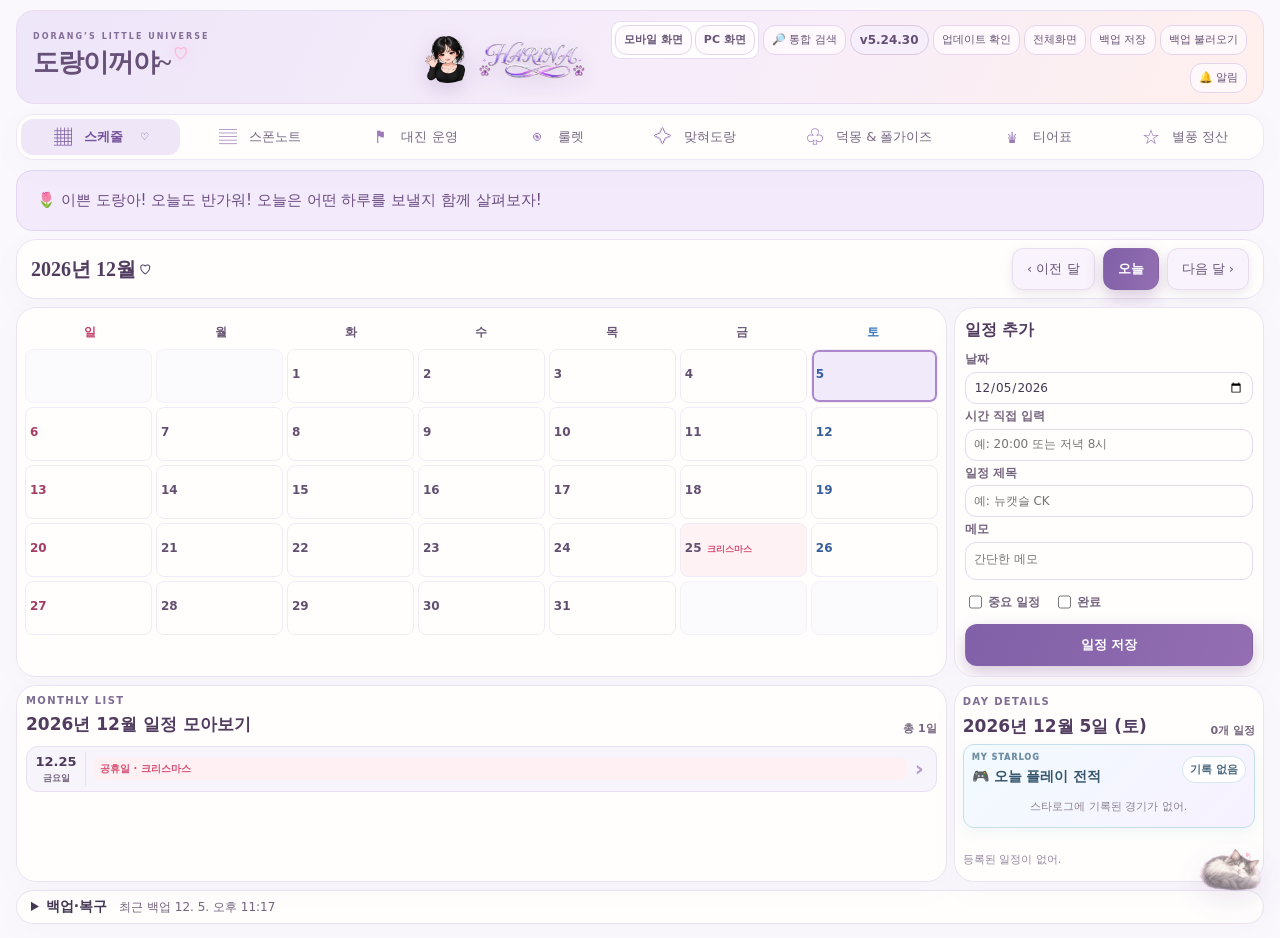
==== commit 832b69b2: "Preserve synced-game notes and show ladder in unified 12-hour statistics" ====
--- a/index.html
+++ b/index.html
@@ -1,7 +1,7 @@
 <!doctype html><html lang="ko"><head><meta charset="utf-8"><meta name="viewport" content="width=device-width,initial-scale=1"><meta http-equiv="Cache-Control" content="no-cache, no-store, must-revalidate"><meta http-equiv="Pragma" content="no-cache"><meta http-equiv="Expires" content="0"><title>도랑이꺼야~</title>
-<script src="./screen-mode.js?v=5.24.29"></script>
-<style>:root{--bg:#080b14;--panel:#121728;--line:#29324d;--text:#f4f6ff;--muted:#929bb8;--purple:#8067ff;--green:#45d6a0}*{box-sizing:border-box}body{margin:0;background:radial-gradient(circle at 20% -10%,#24204d 0,transparent 35%),var(--bg);color:var(--text);font-family:Pretendard,"Noto Sans KR",Arial,sans-serif}button,input,select{font:inherit}button{cursor:pointer;border:1px solid transparent;border-radius:10px;padding:11px 15px;color:var(--text);background:#242c44;font-weight:750}button:hover{filter:brightness(1.12)}main{width:min(1440px,100%);margin:auto;padding:34px 28px 60px}.head{display:flex;justify-content:space-between;gap:24px;align-items:flex-end;margin-bottom:24px}.eyebrow{margin:0 0 8px;color:#a895ff;font-size:12px;font-weight:800;letter-spacing:.18em}h1,h2,p{margin-top:0}h1{margin-bottom:8px;font-size:clamp(30px,4vw,50px);letter-spacing:-.05em}h2{margin-bottom:0}.sub,.empty{color:var(--muted)}.actions{display:flex;flex-wrap:wrap;gap:8px}.primary{background:linear-gradient(135deg,var(--purple),#6750d8)}.secondary{border-color:var(--line);background:#121728}.danger{color:#ff9bac;border-color:#5a2b3b;background:#25121a}.panel{border:1px solid var(--line);border-radius:18px;background:linear-gradient(145deg,#151b2e,#101523);box-shadow:0 16px 40px #0004}.settings{display:grid;grid-template-columns:1.2fr .7fr 2fr;gap:16px;padding:18px;margin-bottom:18px}label{display:grid;gap:7px;color:var(--muted);font-size:12px;font-weight:750}input,select{width:100%;border:1px solid #303a59;border-radius:10px;padding:11px 12px;outline:none;background:#0c101d;color:var(--text)}input:focus,select:focus{border-color:var(--purple)}.note{display:flex;align-items:center;gap:12px;border-left:1px solid var(--line);padding-left:18px;color:var(--muted);font-size:13px}.note b{flex:none;color:#fff;border:1px solid #604dce;border-radius:8px;padding:6px 9px;background:#282052}.teams{display:grid;grid-template-columns:1fr 1fr;gap:18px}.team{padding:18px}.team-name{margin-bottom:14px;padding:5px 0 12px;border-width:0 0 1px;border-radius:0;background:transparent;font-size:24px;font-weight:850}.player-form{display:grid;grid-template-columns:1.5fr .7fr 1fr auto;gap:8px}.roster{display:grid;gap:7px;margin-top:14px}.empty{text-align:center;font-size:13px}.player{display:grid;grid-template-columns:34px 1fr 1fr 34px;align-items:center;gap:8px;padding:7px;border-radius:10px;background:#0d1220}.player span:nth-child(3){color:var(--muted);font-size:13px}.chip{display:grid;place-items:center;width:28px;height:28px;border-radius:8px;font-weight:900;font-size:12px}.P{background:#325ecb}.T{background:#cb5545}.Z{background:#7a3ec9}.R{background:#3a9c7b}.x{padding:2px;background:transparent;color:var(--muted);font-size:22px}.score{display:grid;grid-template-columns:1fr auto 1fr;align-items:center;padding:22px 30px;margin-top:24px;border-color:#4d447f;background:linear-gradient(110deg,#181938,#111527 50%,#241631)}.score>div:not(.score-label){display:flex;align-items:center;justify-content:flex-end;gap:22px;font-size:22px;font-weight:800}.score>div:last-child{justify-content:flex-start}.score strong{font-size:42px}.score-label{padding:0 34px;color:var(--muted);font-size:11px;letter-spacing:.2em}.section-title{display:flex;justify-content:space-between;align-items:end;margin:28px 0 14px}.matches{display:grid;gap:10px}.match{display:grid;grid-template-columns:58px 120px minmax(230px,1fr) 38px minmax(230px,1fr) 28px;align-items:center;gap:12px;padding:12px 14px}.match.done{border-color:#3b755f}.num{font-size:28px;font-weight:900}.map input{padding:9px}.fighter{display:grid;grid-template-columns:1.4fr 1fr 68px;gap:7px;padding:5px;border:1px solid transparent;border-radius:12px}.fighter.win{border-color:#3fc08f;background:#173a30}.fighter button{padding:8px;font-size:12px}.fighter.win button{background:var(--green);color:#071b14}.vs{text-align:center;color:var(--muted);font-size:11px;font-weight:900}.blank{display:grid;place-items:center;gap:7px;padding:45px}footer{padding-top:30px;color:#68728f;text-align:center;font-size:12px}@media(max-width:960px){.head{align-items:flex-start;flex-direction:column}.settings{grid-template-columns:1fr 1fr}.note{grid-column:1/-1;border-left:0;border-top:1px solid var(--line);padding:14px 0 0}.teams{grid-template-columns:1fr}.match{position:relative;grid-template-columns:50px 1fr 28px}.map{grid-column:2}.fighter,.vs{grid-column:1/-1}.match>.x{position:absolute;right:16px}}@media(max-width:600px){main{padding:22px 14px 45px}.settings{grid-template-columns:1fr}.note{grid-column:auto}.player-form{grid-template-columns:1fr 1fr}.player-form input:first-child{grid-column:1/-1}.score{padding:16px}.score>div:not(.score-label){gap:10px;font-size:15px}.score strong{font-size:32px}.score-label{padding:0 10px}.fighter{grid-template-columns:1fr 1fr}.fighter button{grid-column:1/-1}}</style><link rel="stylesheet" href="./broadcast-readable.css?v=5.24.29"></head><body><main id="app"></main>
-<script async src="./spawn-schedule-stats.js?v=5.24.29" onload="window.__appBootReady&&typeof render==='function'&&render()"></script>
+<script src="./screen-mode.js?v=5.24.30"></script>
+<style>:root{--bg:#080b14;--panel:#121728;--line:#29324d;--text:#f4f6ff;--muted:#929bb8;--purple:#8067ff;--green:#45d6a0}*{box-sizing:border-box}body{margin:0;background:radial-gradient(circle at 20% -10%,#24204d 0,transparent 35%),var(--bg);color:var(--text);font-family:Pretendard,"Noto Sans KR",Arial,sans-serif}button,input,select{font:inherit}button{cursor:pointer;border:1px solid transparent;border-radius:10px;padding:11px 15px;color:var(--text);background:#242c44;font-weight:750}button:hover{filter:brightness(1.12)}main{width:min(1440px,100%);margin:auto;padding:34px 28px 60px}.head{display:flex;justify-content:space-between;gap:24px;align-items:flex-end;margin-bottom:24px}.eyebrow{margin:0 0 8px;color:#a895ff;font-size:12px;font-weight:800;letter-spacing:.18em}h1,h2,p{margin-top:0}h1{margin-bottom:8px;font-size:clamp(30px,4vw,50px);letter-spacing:-.05em}h2{margin-bottom:0}.sub,.empty{color:var(--muted)}.actions{display:flex;flex-wrap:wrap;gap:8px}.primary{background:linear-gradient(135deg,var(--purple),#6750d8)}.secondary{border-color:var(--line);background:#121728}.danger{color:#ff9bac;border-color:#5a2b3b;background:#25121a}.panel{border:1px solid var(--line);border-radius:18px;background:linear-gradient(145deg,#151b2e,#101523);box-shadow:0 16px 40px #0004}.settings{display:grid;grid-template-columns:1.2fr .7fr 2fr;gap:16px;padding:18px;margin-bottom:18px}label{display:grid;gap:7px;color:var(--muted);font-size:12px;font-weight:750}input,select{width:100%;border:1px solid #303a59;border-radius:10px;padding:11px 12px;outline:none;background:#0c101d;color:var(--text)}input:focus,select:focus{border-color:var(--purple)}.note{display:flex;align-items:center;gap:12px;border-left:1px solid var(--line);padding-left:18px;color:var(--muted);font-size:13px}.note b{flex:none;color:#fff;border:1px solid #604dce;border-radius:8px;padding:6px 9px;background:#282052}.teams{display:grid;grid-template-columns:1fr 1fr;gap:18px}.team{padding:18px}.team-name{margin-bottom:14px;padding:5px 0 12px;border-width:0 0 1px;border-radius:0;background:transparent;font-size:24px;font-weight:850}.player-form{display:grid;grid-template-columns:1.5fr .7fr 1fr auto;gap:8px}.roster{display:grid;gap:7px;margin-top:14px}.empty{text-align:center;font-size:13px}.player{display:grid;grid-template-columns:34px 1fr 1fr 34px;align-items:center;gap:8px;padding:7px;border-radius:10px;background:#0d1220}.player span:nth-child(3){color:var(--muted);font-size:13px}.chip{display:grid;place-items:center;width:28px;height:28px;border-radius:8px;font-weight:900;font-size:12px}.P{background:#325ecb}.T{background:#cb5545}.Z{background:#7a3ec9}.R{background:#3a9c7b}.x{padding:2px;background:transparent;color:var(--muted);font-size:22px}.score{display:grid;grid-template-columns:1fr auto 1fr;align-items:center;padding:22px 30px;margin-top:24px;border-color:#4d447f;background:linear-gradient(110deg,#181938,#111527 50%,#241631)}.score>div:not(.score-label){display:flex;align-items:center;justify-content:flex-end;gap:22px;font-size:22px;font-weight:800}.score>div:last-child{justify-content:flex-start}.score strong{font-size:42px}.score-label{padding:0 34px;color:var(--muted);font-size:11px;letter-spacing:.2em}.section-title{display:flex;justify-content:space-between;align-items:end;margin:28px 0 14px}.matches{display:grid;gap:10px}.match{display:grid;grid-template-columns:58px 120px minmax(230px,1fr) 38px minmax(230px,1fr) 28px;align-items:center;gap:12px;padding:12px 14px}.match.done{border-color:#3b755f}.num{font-size:28px;font-weight:900}.map input{padding:9px}.fighter{display:grid;grid-template-columns:1.4fr 1fr 68px;gap:7px;padding:5px;border:1px solid transparent;border-radius:12px}.fighter.win{border-color:#3fc08f;background:#173a30}.fighter button{padding:8px;font-size:12px}.fighter.win button{background:var(--green);color:#071b14}.vs{text-align:center;color:var(--muted);font-size:11px;font-weight:900}.blank{display:grid;place-items:center;gap:7px;padding:45px}footer{padding-top:30px;color:#68728f;text-align:center;font-size:12px}@media(max-width:960px){.head{align-items:flex-start;flex-direction:column}.settings{grid-template-columns:1fr 1fr}.note{grid-column:1/-1;border-left:0;border-top:1px solid var(--line);padding:14px 0 0}.teams{grid-template-columns:1fr}.match{position:relative;grid-template-columns:50px 1fr 28px}.map{grid-column:2}.fighter,.vs{grid-column:1/-1}.match>.x{position:absolute;right:16px}}@media(max-width:600px){main{padding:22px 14px 45px}.settings{grid-template-columns:1fr}.note{grid-column:auto}.player-form{grid-template-columns:1fr 1fr}.player-form input:first-child{grid-column:1/-1}.score{padding:16px}.score>div:not(.score-label){gap:10px;font-size:15px}.score strong{font-size:32px}.score-label{padding:0 10px}.fighter{grid-template-columns:1fr 1fr}.fighter button{grid-column:1/-1}}</style><link rel="stylesheet" href="./broadcast-readable.css?v=5.24.30"></head><body><main id="app"></main>
+<script async src="./spawn-schedule-stats.js?v=5.24.30" onload="window.__appBootReady&&typeof render==='function'&&render()"></script>
 <script>
 document.head.insertAdjacentHTML('beforeend',`<style>.funding-title{display:flex;align-items:end;justify-content:space-between;margin:14px 0 7px;padding-top:12px;border-top:1px solid var(--line)}.funding-title h3{margin:0}.funding-title span{color:var(--muted);font-size:11px}.funding-teams{display:grid;grid-template-columns:1fr 1fr;gap:10px}.funding-teams>div{padding:10px;border:1px solid var(--line);border-radius:12px;background:#0c101d}.funding-teams h3{margin:0 0 7px;font-size:15px}.funding-teams label{display:grid;grid-template-columns:1fr 120px;align-items:center;gap:8px;margin-top:4px}.funding-teams label span{color:var(--text);font-size:12px}.funding-teams small{color:var(--muted)}.funding-teams input{padding:6px 8px}@media(min-width:961px){.funding-teams>div{display:grid;grid-template-columns:repeat(2,minmax(0,1fr));gap:4px 10px}.funding-teams h3{grid-column:1/-1}.funding-teams label{grid-template-columns:1fr 95px;margin:0}}@media(max-width:650px){.funding-teams{grid-template-columns:1fr}}.native-tier-player{grid-template-columns:34px 25px minmax(0,1fr) auto!important;min-height:42px!important;padding:4px 7px!important}.native-avatar-link{width:32px;height:32px;border-radius:50%;overflow:hidden;display:grid;place-items:center;text-decoration:none;background:#eee5f4;border:2px solid rgba(154,123,213,.25)}.native-avatar{width:100%;height:100%;object-fit:cover;display:block}.native-avatar-fallback{width:100%;height:100%;display:grid;place-items:center;text-align:center;overflow-wrap:anywhere;font-size:9px;line-height:1.1;font-weight:900;color:#70568b}html body .native-tier-panel .native-tier-player,html[data-season-theme] body:not(.broadcast-only) .native-tier-panel .native-tier-player{background:#fff!important;color:#2f2638!important;grid-template-columns:32px 25px minmax(0,1fr) max-content!important;column-gap:5px!important;align-items:center!important}html body .native-tier-player>.native-live{grid-column:4!important;grid-row:1!important;justify-self:end!important;align-self:center!important;white-space:nowrap!important}html body .native-tier-player>strong,html[data-season-theme] body:not(.broadcast-only) .native-tier-player>strong{color:#2f2638!important;grid-column:3;grid-row:1;min-width:0;overflow:hidden!important;text-overflow:ellipsis!important;white-space:nowrap!important}.native-tier-player strong{font-size:14px!important;color:#2f2638!important}.native-live{font-size:11px!important;padding:5px 7px!important;color:#fff!important;background:#e64971!important;border-radius:8px;box-shadow:0 2px 7px rgba(230,73,113,.28)}@media(max-width:420px){.native-tier-players{grid-template-columns:minmax(0,1fr)!important}}
 </style>`);
@@ -12,7 +12,7 @@
 document.head.insertAdjacentHTML('beforeend',`<style>@media(min-width:961px){main{width:min(1800px,100%);padding:14px 18px 24px}.head{align-items:center;margin-bottom:10px}.head h1{font-size:30px;margin-bottom:2px}.head .eyebrow{margin-bottom:2px;font-size:9px}.sub{font-size:12px}.actions{gap:5px}.actions button,button{padding:7px 10px;border-radius:8px;font-size:12px}.settings{grid-template-columns:1.1fr .55fr 1.7fr;padding:9px 12px;margin-bottom:9px;gap:9px}.settings label{gap:3px}.settings input,.settings select{padding:7px 9px}.note{font-size:11px}.teams{gap:9px}.team{padding:9px 11px}.team-name{font-size:18px;margin-bottom:7px;padding:2px 0 6px}.player-form{gap:5px}.player-form input,.player-form select{padding:7px 8px;font-size:12px}.roster{grid-template-columns:repeat(2,minmax(0,1fr));gap:4px;margin-top:7px}.player{grid-template-columns:28px 1fr 1.25fr 24px;min-height:32px;padding:2px 5px;font-size:12px}.chip{width:23px;height:23px;font-size:10px}.player .x{font-size:17px}.score{margin-top:9px;padding:7px 20px}.score>div:not(.score-label){font-size:15px;gap:12px}.score strong{font-size:27px}.section-title{margin:10px 0 7px}.section-title h2{font-size:21px}.section-title .eyebrow{font-size:9px}.set-block{margin-bottom:9px;padding:8px 10px;border-radius:13px}.set-head{gap:10px;margin-bottom:5px}.set-head .eyebrow{margin-bottom:1px;font-size:8px}.set-head h3{font-size:16px}.set-controls label{min-width:90px}.set-controls select{padding:5px 7px}.set-score{padding:4px 10px}.set-score strong{font-size:18px}.matches{gap:4px}.match{grid-template-columns:38px 100px minmax(220px,1fr) 28px minmax(220px,1fr) 18px;gap:6px;padding:4px 7px;border-radius:10px}.num{font-size:18px}.map input,.fighter select{padding:6px 7px;font-size:11px}.fighter{grid-template-columns:1.4fr .85fr 55px;gap:4px;padding:2px}.fighter button{padding:6px 4px;font-size:10px}footer{padding-top:8px;font-size:10px}.winner-settings{padding-top:7px}.winner-settings select{padding:6px}}</style>`);
 document.head.insertAdjacentHTML('beforeend',`<style>.settlement{margin-top:14px;padding:16px}.settle-title{display:flex;align-items:end;justify-content:space-between;margin-bottom:12px}.settle-title h2{font-size:22px}.settle-title>span{color:var(--muted);font-size:12px}.settle-form{display:grid;grid-template-columns:1.3fr repeat(5,1fr);gap:8px}.settle-summary{display:grid;grid-template-columns:.8fr 1.1fr 1.1fr;gap:8px;margin-top:12px}.settle-summary>div{display:grid;gap:3px;padding:10px 12px;border:1px solid var(--line);border-radius:12px;background:#0c101d}.settle-summary span,.settle-summary small,.settle-detail{color:var(--muted);font-size:11px}.settle-summary strong{font-size:20px}.settle-summary .win-pay{border-color:#3fc08f;background:#173a30}.settle-empty{margin-top:12px;padding:18px;text-align:center;color:var(--muted);border:1px dashed var(--line);border-radius:12px}.settle-detail{margin:7px 2px 0}@media(min-width:961px){.settlement{padding:9px 11px}.settle-title{margin-bottom:7px}.settle-form input,.settle-form select{padding:6px 7px;font-size:11px}.settle-summary{margin-top:7px}.settle-summary>div{padding:6px 9px}.settle-summary strong{font-size:16px}}@media(max-width:960px){.settle-form{grid-template-columns:repeat(2,1fr)}.settle-summary{grid-template-columns:1fr}}@media(max-width:520px){.settle-form{grid-template-columns:1fr}}.settle-mode-rules{display:grid;gap:5px;margin:8px 0 10px;padding:9px 11px;border:1px solid var(--line);border-radius:10px;background:#faf7fc}.settle-mode-rules p{margin:0;padding:5px 8px;border-radius:7px;color:#55485e;font-size:12px;font-weight:800}.settle-mode-rules p.active{background:#eadcf5;color:#4f3265;box-shadow:inset 3px 0 #a87bd0}
 </style>`);
-const APP_VERSION='5.24.29',KEY='star-match-manager-v1',races={P:'프로토스',T:'테란',Z:'저그',R:'랜덤'},tiers=['갓','킹','잭','조커','스페이드','0티어','1티어','2티어','3티어','4티어','5티어','6티어','7티어','8티어','유스'],defaultRoulette=()=>({type:'map',maps:'투혼\n폴리포이드\n실피드\n라데온',playerId:'',result:'',note:'',history:[],angle:0}),fresh=()=>({title:'오늘의 CK',mode:'CK',teamA:'A팀',teamB:'B팀',playersA:[],playersB:[],matches:[],setGames:[1],setModes:['normal'],aces:[],winnerEnd:'elimination',winnerFixed:7,activeTab:'schedule',roulette:defaultRoulette(),settlement:{mode:'main',mainFunding:0,entryPerPerson:0,winRatio:6,loseRatio:4,winner:'',playerFunding:{}}});let s;try{s=JSON.parse(localStorage.getItem(KEY))||fresh()}catch{s=fresh()}s.setGames=s.setGames||[Math.max(1,s.matches?.length||1)];s.matches=(s.matches||[]).map(m=>({...m,set:m.set||1}));s.aces=s.aces||[];s.winnerEnd=s.winnerEnd||'elimination';s.winnerFixed=s.winnerFixed||7;s.activeTab=s.activeTab||'schedule';let legacyWinner=s.mode==='위너스';s.setModes=s.setModes||s.setGames.map(()=>legacyWinner?'winners':'normal');while(s.setModes.length<s.setGames.length)s.setModes.push('normal');if(legacyWinner)s.mode='CK';s.roulette={...defaultRoulette(),...(s.roulette||{})};s.roulette.history=s.roulette.history||[];s.settlement={mode:'main',mainFunding:0,entryPerPerson:0,winRatio:6,loseRatio:4,winner:'',playerFunding:{},...(s.settlement||{})};s.settlement.playerFunding=s.settlement.playerFunding||{};const id=()=>Math.random().toString(36).slice(2,10),esc=v=>String(v??'').replace(/[&<>"']/g,c=>({'&':'&amp;','<':'&lt;','>':'&gt;','"':'&quot;',"'":'&#39;'}[c])),raceOpts=v=>Object.entries(races).map(([k,n])=>`<option value="${k}" ${k===v?'selected':''}>${n}</option>`).join(''),subRaceOpts=v=>'<option value="">부종 선택</option>'+['P','T','Z'].map(k=>`<option value="${k}" ${k===v?'selected':''}>${races[k]}</option>`).join(''),tierOpts=v=>'<option value="">티어 선택</option>'+tiers.map(t=>`<option value="${t}" ${t===v?'selected':''}>${t}</option>`).join(''),random=()=>['랜능크','빨무'].includes(s.mode),newMatch=set=>({id:id(),set,map:'',a:'',b:'',raceA:random()?'R':'P',raceB:random()?'R':'P',winner:''}),syncSets=()=>{s.setGames=s.setGames.map((count,i)=>['winners','losers'].includes(s.setModes[i])?(s.winnerEnd==='elimination'?Math.max(1,s.playersA.length+s.playersB.length-1):s.winnerFixed):count);s.setGames.forEach((count,i)=>{let set=i+1,ms=s.matches.filter(m=>m.set===set);while(ms.length<count){let m=newMatch(set);s.matches.push(m);ms.push(m)}if(ms.length>count){let remove=new Set(ms.slice(count).map(m=>m.id));s.matches=s.matches.filter(m=>!remove.has(m.id))}})},setResult=setNo=>{let ms=s.matches.filter(m=>m.set===setNo),a=ms.filter(m=>m.winner==='A').length,b=ms.filter(m=>m.winner==='B').length;if(['winners','losers'].includes(s.setModes[setNo-1])&&s.winnerEnd==='elimination'){let special=s.setModes[setNo-1],outA=new Set(ms.filter(m=>m.winner===(special==='winners'?'B':'A')).map(m=>m.a).filter(Boolean)),outB=new Set(ms.filter(m=>m.winner===(special==='winners'?'A':'B')).map(m=>m.b).filter(Boolean));if(s.playersA.length&&outA.size>=s.playersA.length)return{a,b,winner:special==='winners'?'B':'A',done:true};if(s.playersB.length&&outB.size>=s.playersB.length)return{a,b,winner:special==='winners'?'A':'B',done:true};return{a,b,winner:'',done:false}}let done=ms.length===s.setGames[setNo-1]&&ms.every(m=>m.winner),winner=done&&a!==b?(a>b?'A':'B'):'';return{a,b,winner,done}},save=()=>{syncSets();localStorage.setItem(KEY,JSON.stringify(s));window.dispatchEvent(new CustomEvent('dorang:data-changed'));render()},players=()=>[...s.playersA,...s.playersB];syncSets();s.teamA='도랑팀';s.teamB='너거팀';
+const APP_VERSION='5.24.30',KEY='star-match-manager-v1',races={P:'프로토스',T:'테란',Z:'저그',R:'랜덤'},tiers=['갓','킹','잭','조커','스페이드','0티어','1티어','2티어','3티어','4티어','5티어','6티어','7티어','8티어','유스'],defaultRoulette=()=>({type:'map',maps:'투혼\n폴리포이드\n실피드\n라데온',playerId:'',result:'',note:'',history:[],angle:0}),fresh=()=>({title:'오늘의 CK',mode:'CK',teamA:'A팀',teamB:'B팀',playersA:[],playersB:[],matches:[],setGames:[1],setModes:['normal'],aces:[],winnerEnd:'elimination',winnerFixed:7,activeTab:'schedule',roulette:defaultRoulette(),settlement:{mode:'main',mainFunding:0,entryPerPerson:0,winRatio:6,loseRatio:4,winner:'',playerFunding:{}}});let s;try{s=JSON.parse(localStorage.getItem(KEY))||fresh()}catch{s=fresh()}s.setGames=s.setGames||[Math.max(1,s.matches?.length||1)];s.matches=(s.matches||[]).map(m=>({...m,set:m.set||1}));s.aces=s.aces||[];s.winnerEnd=s.winnerEnd||'elimination';s.winnerFixed=s.winnerFixed||7;s.activeTab=s.activeTab||'schedule';let legacyWinner=s.mode==='위너스';s.setModes=s.setModes||s.setGames.map(()=>legacyWinner?'winners':'normal');while(s.setModes.length<s.setGames.length)s.setModes.push('normal');if(legacyWinner)s.mode='CK';s.roulette={...defaultRoulette(),...(s.roulette||{})};s.roulette.history=s.roulette.history||[];s.settlement={mode:'main',mainFunding:0,entryPerPerson:0,winRatio:6,loseRatio:4,winner:'',playerFunding:{},...(s.settlement||{})};s.settlement.playerFunding=s.settlement.playerFunding||{};const id=()=>Math.random().toString(36).slice(2,10),esc=v=>String(v??'').replace(/[&<>"']/g,c=>({'&':'&amp;','<':'&lt;','>':'&gt;','"':'&quot;',"'":'&#39;'}[c])),raceOpts=v=>Object.entries(races).map(([k,n])=>`<option value="${k}" ${k===v?'selected':''}>${n}</option>`).join(''),subRaceOpts=v=>'<option value="">부종 선택</option>'+['P','T','Z'].map(k=>`<option value="${k}" ${k===v?'selected':''}>${races[k]}</option>`).join(''),tierOpts=v=>'<option value="">티어 선택</option>'+tiers.map(t=>`<option value="${t}" ${t===v?'selected':''}>${t}</option>`).join(''),random=()=>['랜능크','빨무'].includes(s.mode),newMatch=set=>({id:id(),set,map:'',a:'',b:'',raceA:random()?'R':'P',raceB:random()?'R':'P',winner:''}),syncSets=()=>{s.setGames=s.setGames.map((count,i)=>['winners','losers'].includes(s.setModes[i])?(s.winnerEnd==='elimination'?Math.max(1,s.playersA.length+s.playersB.length-1):s.winnerFixed):count);s.setGames.forEach((count,i)=>{let set=i+1,ms=s.matches.filter(m=>m.set===set);while(ms.length<count){let m=newMatch(set);s.matches.push(m);ms.push(m)}if(ms.length>count){let remove=new Set(ms.slice(count).map(m=>m.id));s.matches=s.matches.filter(m=>!remove.has(m.id))}})},setResult=setNo=>{let ms=s.matches.filter(m=>m.set===setNo),a=ms.filter(m=>m.winner==='A').length,b=ms.filter(m=>m.winner==='B').length;if(['winners','losers'].includes(s.setModes[setNo-1])&&s.winnerEnd==='elimination'){let special=s.setModes[setNo-1],outA=new Set(ms.filter(m=>m.winner===(special==='winners'?'B':'A')).map(m=>m.a).filter(Boolean)),outB=new Set(ms.filter(m=>m.winner===(special==='winners'?'A':'B')).map(m=>m.b).filter(Boolean));if(s.playersA.length&&outA.size>=s.playersA.length)return{a,b,winner:special==='winners'?'B':'A',done:true};if(s.playersB.length&&outB.size>=s.playersB.length)return{a,b,winner:special==='winners'?'A':'B',done:true};return{a,b,winner:'',done:false}}let done=ms.length===s.setGames[setNo-1]&&ms.every(m=>m.winner),winner=done&&a!==b?(a>b?'A':'B'):'';return{a,b,winner,done}},save=()=>{syncSets();localStorage.setItem(KEY,JSON.stringify(s));window.dispatchEvent(new CustomEvent('dorang:data-changed'));render()},players=()=>[...s.playersA,...s.playersB];syncSets();s.teamA='도랑팀';s.teamB='너거팀';
 if(new URLSearchParams(location.search).get('broadcast')!=='1')s.activeTab='schedule';
 function playerPanel(side){let ps=s['players'+side],team=s['team'+side];return `<section class="panel team"><div class="team-name">${esc(team)}</div><div class="player-form"><input id="name${side}" data-auto-player="${side}" placeholder="선수 이름"><select id="tier${side}">${tierOpts('')}</select><select id="race${side}">${raceOpts('P')}</select><select id="subrace${side}">${subRaceOpts('')}</select><button class="primary" data-act="add-player" data-side="${side}">선수 추가</button></div><div class="roster">${ps.length?ps.map(p=>`<div class="player"><span class="chip ${p.race}">${p.race}</span><strong>${esc(p.name)}</strong><span>${esc(p.tier||'티어 미입력')} · 본 ${p.race}${p.subrace?' / 부 '+p.subrace:''}</span><button class="x" data-act="del-player" data-side="${side}" data-id="${p.id}">×</button></div>`).join(''):'<p class="empty">등록된 선수가 없어</p>'}</div></section>`}
 function matchRow(m,i,ace=false){let earlier=ace?[]:s.matches.filter(x=>x.set===m.set).slice(0,i),format=s.setModes[m.set-1]||'normal',special=['winners','losers'].includes(format),outA=new Set(earlier.filter(x=>x.winner===(format==='winners'?'B':'A')).map(x=>x.a)),outB=new Set(earlier.filter(x=>x.winner===(format==='winners'?'A':'B')).map(x=>x.b)),pa=s.playersA.map(p=>`<option value="${p.id}" ${p.id===m.a?'selected':''} ${special&&outA.has(p.id)&&p.id!==m.a?'disabled':''}>${esc(p.name)}${p.tier?' · '+esc(p.tier):''}${special&&outA.has(p.id)?format==='losers'?' · 통과':' · 탈락':''}</option>`).join(''),pb=s.playersB.map(p=>`<option value="${p.id}" ${p.id===m.b?'selected':''} ${special&&outB.has(p.id)&&p.id!==m.b?'disabled':''}>${esc(p.name)}${p.tier?' · '+esc(p.tier):''}${special&&outB.has(p.id)?format==='losers'?' · 통과':' · 탈락':''}</option>`).join('');return `<article class="match panel ${m.winner?'done':''} ${!ace&&format==='normal'&&s.setGames[m.set-1]>=3&&i===s.setGames[m.set-1]-1?'ace-match':''}" data-id="${m.id}" data-ace="${ace}"><div class="num">${ace||(!ace&&format==='normal'&&s.setGames[m.set-1]>=3&&i===s.setGames[m.set-1]-1)?'ACE':i+1}</div><div class="map"><input data-field="map" placeholder="맵 이름" value="${esc(m.map)}"></div><div class="fighter ${m.winner==='A'?'win':''}"><select data-field="a"><option value="">${esc(s.teamA)} 선수 선택</option>${pa}</select><select data-field="raceA">${raceOpts(m.raceA)}</select><button data-act="winner" data-side="A">${m.winner==='A'?'승리 ✓':'승리'}</button></div><span class="vs">VS</span><div class="fighter ${m.winner==='B'?'win':''}"><select data-field="b"><option value="">${esc(s.teamB)} 선수 선택</option>${pb}</select><select data-field="raceB">${raceOpts(m.raceB)}</select><button data-act="winner" data-side="B">${m.winner==='B'?'승리 ✓':'승리'}</button></div>${ace?'<button class="x" data-act="del-ace">×</button>':'<span></span>'}</article>`}
@@ -629,10 +629,10 @@
   if(isBroadcast)return;
   const head=document.querySelector('.head');
   if(head&&!head.querySelector('.dorang-header-character')){
-    head.querySelector(':scope > div:first-child')?.insertAdjacentHTML('beforeend','<img class="dorang-header-character" src="./dorang-header-character.webp?v=5.24.29" width="254" height="300" decoding="async" fetchpriority="low" alt="" aria-hidden="true">');
+    head.querySelector(':scope > div:first-child')?.insertAdjacentHTML('beforeend','<img class="dorang-header-character" src="./dorang-header-character.webp?v=5.24.30" width="254" height="300" decoding="async" fetchpriority="low" alt="" aria-hidden="true">');
   }
   if(!matchMedia('(max-width:520px)').matches&&!document.querySelector('.dorang-sleeping-cat')){
-    document.body.insertAdjacentHTML('beforeend','<img class="dorang-sleeping-cat" src="./dorang-sleeping-cat.webp?v=5.24.29" width="380" height="253" loading="lazy" decoding="async" fetchpriority="low" alt="" aria-hidden="true">');
+    document.body.insertAdjacentHTML('beforeend','<img class="dorang-sleeping-cat" src="./dorang-sleeping-cat.webp?v=5.24.30" width="380" height="253" loading="lazy" decoding="async" fetchpriority="low" alt="" aria-hidden="true">');
   }
 }
 new MutationObserver(placeSiteDecorations).observe(document.querySelector('#app'),{childList:true,subtree:true});
@@ -881,7 +881,7 @@
   }
   renderWithExternalApps();
   const pageHeader=document.querySelector('.head'),headerActions=pageHeader?.querySelector('.actions');
-  if(headerActions&&!pageHeader.querySelector('.harina-signature'))headerActions.insertAdjacentHTML('beforebegin','<div class="harina-signature"><img src="./harina-signature.webp?v=5.24.29" alt="HARINA" width="680" height="371" decoding="async" fetchpriority="low"></div>');
+  if(headerActions&&!pageHeader.querySelector('.harina-signature'))headerActions.insertAdjacentHTML('beforebegin','<div class="harina-signature"><img src="./harina-signature.webp?v=5.24.30" alt="HARINA" width="680" height="371" decoding="async" fetchpriority="low"></div>');
   const nav=document.querySelector('.app-tabs'),footer=document.querySelector('#app>footer');
   if(nav&&!nav.querySelector('[data-tab="prediction"]')){
     const ladderTab=nav.querySelector('[data-tab="roulette"]');
@@ -925,7 +925,7 @@
 
 render();
 </script>
-<script src="./duck-scoreboard.js?v=5.24.29"></script>
+<script src="./duck-scoreboard.js?v=5.24.30"></script>
 <script id="party-ranking-image-export">
 (()=>{
   const rankPartyPlayers=()=>{
@@ -1109,7 +1109,7 @@
 </script>
 <script id="integrated-update-manager">
 (()=>{
-const RELEASE_VERSION='5.24.29';
+const RELEASE_VERSION='5.24.30';
 const VERSION_URL='./version.json';
 const versionParts=v=>String(v||'0').split('.').map(n=>Number(n)||0);
 const newer=(a,b)=>{const x=versionParts(a),y=versionParts(b);for(let i=0;i<Math.max(x.length,y.length);i++){if((x[i]||0)!==(y[i]||0))return (x[i]||0)>(y[i]||0)}return false};
@@ -1170,16 +1170,16 @@
 })();
 </script>
 <script>window.__appBootReady=true;if(new URLSearchParams(location.search).get('broadcast')!=='1')render();</script>
-<script async src="./starlog-embed.js?v=5.24.29"></script>
-<script async src="./prediction-native.js?v=5.24.29"></script>
-
-<script async src="./integrated-backup.js?v=5.24.29"></script>
-<script async src="./notification-center.js?v=5.24.29"></script>
-<script async src="./integrated-search.js?v=5.24.29"></script>
+<script async src="./starlog-embed.js?v=5.24.30"></script>
+<script async src="./prediction-native.js?v=5.24.30"></script>
+
+<script async src="./integrated-backup.js?v=5.24.30"></script>
+<script async src="./notification-center.js?v=5.24.30"></script>
+<script async src="./integrated-search.js?v=5.24.30"></script>
 
 
 <style>
-/* v5.24.29 · Keep the complete header reachable in iPad Safari. */
+/* v5.24.30 · Keep the complete header reachable in iPad Safari. */
 #app > .head,body.app-fit-screen #app > .head{
   height:auto!important;min-height:142px!important;flex-shrink:0;
 }
@@ -1236,7 +1236,7 @@
 @media(max-width:960px),(max-height:700px){body.starlog-active .spwn-note-shell{height:80svh;min-height:400px}}
 </style>
 
-<link rel="stylesheet" href="./starlog-theme.css?v=5.24.29-tier">
-<script src="./starlog-theme.js?v=5.24.29"></script>
+<link rel="stylesheet" href="./starlog-theme.css?v=5.24.30-tier">
+<script src="./starlog-theme.js?v=5.24.30"></script>
 <link rel="stylesheet" href="./tier-board.css?v=9">
 <script src="./tier-board.js?v=12"></script>
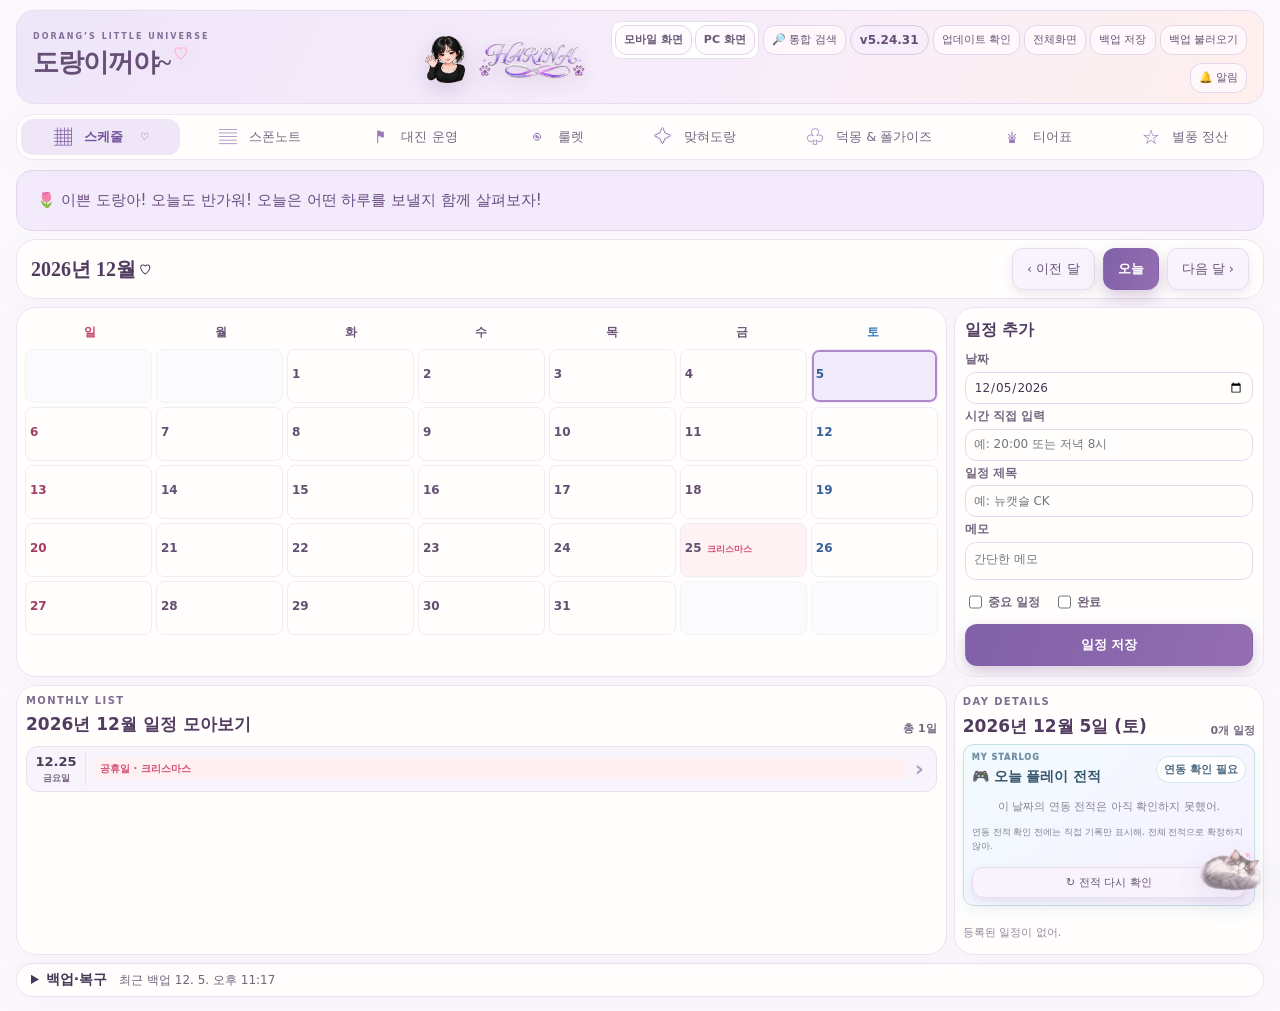
==== commit 129271c9: "Show selected-day official and ladder results and rename Euni to Ryeoeun" ====
--- a/index.html
+++ b/index.html
@@ -1,7 +1,8 @@
 <!doctype html><html lang="ko"><head><meta charset="utf-8"><meta name="viewport" content="width=device-width,initial-scale=1"><meta http-equiv="Cache-Control" content="no-cache, no-store, must-revalidate"><meta http-equiv="Pragma" content="no-cache"><meta http-equiv="Expires" content="0"><title>도랑이꺼야~</title>
-<script src="./screen-mode.js?v=5.24.30"></script>
-<style>:root{--bg:#080b14;--panel:#121728;--line:#29324d;--text:#f4f6ff;--muted:#929bb8;--purple:#8067ff;--green:#45d6a0}*{box-sizing:border-box}body{margin:0;background:radial-gradient(circle at 20% -10%,#24204d 0,transparent 35%),var(--bg);color:var(--text);font-family:Pretendard,"Noto Sans KR",Arial,sans-serif}button,input,select{font:inherit}button{cursor:pointer;border:1px solid transparent;border-radius:10px;padding:11px 15px;color:var(--text);background:#242c44;font-weight:750}button:hover{filter:brightness(1.12)}main{width:min(1440px,100%);margin:auto;padding:34px 28px 60px}.head{display:flex;justify-content:space-between;gap:24px;align-items:flex-end;margin-bottom:24px}.eyebrow{margin:0 0 8px;color:#a895ff;font-size:12px;font-weight:800;letter-spacing:.18em}h1,h2,p{margin-top:0}h1{margin-bottom:8px;font-size:clamp(30px,4vw,50px);letter-spacing:-.05em}h2{margin-bottom:0}.sub,.empty{color:var(--muted)}.actions{display:flex;flex-wrap:wrap;gap:8px}.primary{background:linear-gradient(135deg,var(--purple),#6750d8)}.secondary{border-color:var(--line);background:#121728}.danger{color:#ff9bac;border-color:#5a2b3b;background:#25121a}.panel{border:1px solid var(--line);border-radius:18px;background:linear-gradient(145deg,#151b2e,#101523);box-shadow:0 16px 40px #0004}.settings{display:grid;grid-template-columns:1.2fr .7fr 2fr;gap:16px;padding:18px;margin-bottom:18px}label{display:grid;gap:7px;color:var(--muted);font-size:12px;font-weight:750}input,select{width:100%;border:1px solid #303a59;border-radius:10px;padding:11px 12px;outline:none;background:#0c101d;color:var(--text)}input:focus,select:focus{border-color:var(--purple)}.note{display:flex;align-items:center;gap:12px;border-left:1px solid var(--line);padding-left:18px;color:var(--muted);font-size:13px}.note b{flex:none;color:#fff;border:1px solid #604dce;border-radius:8px;padding:6px 9px;background:#282052}.teams{display:grid;grid-template-columns:1fr 1fr;gap:18px}.team{padding:18px}.team-name{margin-bottom:14px;padding:5px 0 12px;border-width:0 0 1px;border-radius:0;background:transparent;font-size:24px;font-weight:850}.player-form{display:grid;grid-template-columns:1.5fr .7fr 1fr auto;gap:8px}.roster{display:grid;gap:7px;margin-top:14px}.empty{text-align:center;font-size:13px}.player{display:grid;grid-template-columns:34px 1fr 1fr 34px;align-items:center;gap:8px;padding:7px;border-radius:10px;background:#0d1220}.player span:nth-child(3){color:var(--muted);font-size:13px}.chip{display:grid;place-items:center;width:28px;height:28px;border-radius:8px;font-weight:900;font-size:12px}.P{background:#325ecb}.T{background:#cb5545}.Z{background:#7a3ec9}.R{background:#3a9c7b}.x{padding:2px;background:transparent;color:var(--muted);font-size:22px}.score{display:grid;grid-template-columns:1fr auto 1fr;align-items:center;padding:22px 30px;margin-top:24px;border-color:#4d447f;background:linear-gradient(110deg,#181938,#111527 50%,#241631)}.score>div:not(.score-label){display:flex;align-items:center;justify-content:flex-end;gap:22px;font-size:22px;font-weight:800}.score>div:last-child{justify-content:flex-start}.score strong{font-size:42px}.score-label{padding:0 34px;color:var(--muted);font-size:11px;letter-spacing:.2em}.section-title{display:flex;justify-content:space-between;align-items:end;margin:28px 0 14px}.matches{display:grid;gap:10px}.match{display:grid;grid-template-columns:58px 120px minmax(230px,1fr) 38px minmax(230px,1fr) 28px;align-items:center;gap:12px;padding:12px 14px}.match.done{border-color:#3b755f}.num{font-size:28px;font-weight:900}.map input{padding:9px}.fighter{display:grid;grid-template-columns:1.4fr 1fr 68px;gap:7px;padding:5px;border:1px solid transparent;border-radius:12px}.fighter.win{border-color:#3fc08f;background:#173a30}.fighter button{padding:8px;font-size:12px}.fighter.win button{background:var(--green);color:#071b14}.vs{text-align:center;color:var(--muted);font-size:11px;font-weight:900}.blank{display:grid;place-items:center;gap:7px;padding:45px}footer{padding-top:30px;color:#68728f;text-align:center;font-size:12px}@media(max-width:960px){.head{align-items:flex-start;flex-direction:column}.settings{grid-template-columns:1fr 1fr}.note{grid-column:1/-1;border-left:0;border-top:1px solid var(--line);padding:14px 0 0}.teams{grid-template-columns:1fr}.match{position:relative;grid-template-columns:50px 1fr 28px}.map{grid-column:2}.fighter,.vs{grid-column:1/-1}.match>.x{position:absolute;right:16px}}@media(max-width:600px){main{padding:22px 14px 45px}.settings{grid-template-columns:1fr}.note{grid-column:auto}.player-form{grid-template-columns:1fr 1fr}.player-form input:first-child{grid-column:1/-1}.score{padding:16px}.score>div:not(.score-label){gap:10px;font-size:15px}.score strong{font-size:32px}.score-label{padding:0 10px}.fighter{grid-template-columns:1fr 1fr}.fighter button{grid-column:1/-1}}</style><link rel="stylesheet" href="./broadcast-readable.css?v=5.24.30"></head><body><main id="app"></main>
-<script async src="./spawn-schedule-stats.js?v=5.24.30" onload="window.__appBootReady&&typeof render==='function'&&render()"></script>
+<script src="./screen-mode.js?v=5.24.31"></script>
+<style>:root{--bg:#080b14;--panel:#121728;--line:#29324d;--text:#f4f6ff;--muted:#929bb8;--purple:#8067ff;--green:#45d6a0}*{box-sizing:border-box}body{margin:0;background:radial-gradient(circle at 20% -10%,#24204d 0,transparent 35%),var(--bg);color:var(--text);font-family:Pretendard,"Noto Sans KR",Arial,sans-serif}button,input,select{font:inherit}button{cursor:pointer;border:1px solid transparent;border-radius:10px;padding:11px 15px;color:var(--text);background:#242c44;font-weight:750}button:hover{filter:brightness(1.12)}main{width:min(1440px,100%);margin:auto;padding:34px 28px 60px}.head{display:flex;justify-content:space-between;gap:24px;align-items:flex-end;margin-bottom:24px}.eyebrow{margin:0 0 8px;color:#a895ff;font-size:12px;font-weight:800;letter-spacing:.18em}h1,h2,p{margin-top:0}h1{margin-bottom:8px;font-size:clamp(30px,4vw,50px);letter-spacing:-.05em}h2{margin-bottom:0}.sub,.empty{color:var(--muted)}.actions{display:flex;flex-wrap:wrap;gap:8px}.primary{background:linear-gradient(135deg,var(--purple),#6750d8)}.secondary{border-color:var(--line);background:#121728}.danger{color:#ff9bac;border-color:#5a2b3b;background:#25121a}.panel{border:1px solid var(--line);border-radius:18px;background:linear-gradient(145deg,#151b2e,#101523);box-shadow:0 16px 40px #0004}.settings{display:grid;grid-template-columns:1.2fr .7fr 2fr;gap:16px;padding:18px;margin-bottom:18px}label{display:grid;gap:7px;color:var(--muted);font-size:12px;font-weight:750}input,select{width:100%;border:1px solid #303a59;border-radius:10px;padding:11px 12px;outline:none;background:#0c101d;color:var(--text)}input:focus,select:focus{border-color:var(--purple)}.note{display:flex;align-items:center;gap:12px;border-left:1px solid var(--line);padding-left:18px;color:var(--muted);font-size:13px}.note b{flex:none;color:#fff;border:1px solid #604dce;border-radius:8px;padding:6px 9px;background:#282052}.teams{display:grid;grid-template-columns:1fr 1fr;gap:18px}.team{padding:18px}.team-name{margin-bottom:14px;padding:5px 0 12px;border-width:0 0 1px;border-radius:0;background:transparent;font-size:24px;font-weight:850}.player-form{display:grid;grid-template-columns:1.5fr .7fr 1fr auto;gap:8px}.roster{display:grid;gap:7px;margin-top:14px}.empty{text-align:center;font-size:13px}.player{display:grid;grid-template-columns:34px 1fr 1fr 34px;align-items:center;gap:8px;padding:7px;border-radius:10px;background:#0d1220}.player span:nth-child(3){color:var(--muted);font-size:13px}.chip{display:grid;place-items:center;width:28px;height:28px;border-radius:8px;font-weight:900;font-size:12px}.P{background:#325ecb}.T{background:#cb5545}.Z{background:#7a3ec9}.R{background:#3a9c7b}.x{padding:2px;background:transparent;color:var(--muted);font-size:22px}.score{display:grid;grid-template-columns:1fr auto 1fr;align-items:center;padding:22px 30px;margin-top:24px;border-color:#4d447f;background:linear-gradient(110deg,#181938,#111527 50%,#241631)}.score>div:not(.score-label){display:flex;align-items:center;justify-content:flex-end;gap:22px;font-size:22px;font-weight:800}.score>div:last-child{justify-content:flex-start}.score strong{font-size:42px}.score-label{padding:0 34px;color:var(--muted);font-size:11px;letter-spacing:.2em}.section-title{display:flex;justify-content:space-between;align-items:end;margin:28px 0 14px}.matches{display:grid;gap:10px}.match{display:grid;grid-template-columns:58px 120px minmax(230px,1fr) 38px minmax(230px,1fr) 28px;align-items:center;gap:12px;padding:12px 14px}.match.done{border-color:#3b755f}.num{font-size:28px;font-weight:900}.map input{padding:9px}.fighter{display:grid;grid-template-columns:1.4fr 1fr 68px;gap:7px;padding:5px;border:1px solid transparent;border-radius:12px}.fighter.win{border-color:#3fc08f;background:#173a30}.fighter button{padding:8px;font-size:12px}.fighter.win button{background:var(--green);color:#071b14}.vs{text-align:center;color:var(--muted);font-size:11px;font-weight:900}.blank{display:grid;place-items:center;gap:7px;padding:45px}footer{padding-top:30px;color:#68728f;text-align:center;font-size:12px}@media(max-width:960px){.head{align-items:flex-start;flex-direction:column}.settings{grid-template-columns:1fr 1fr}.note{grid-column:1/-1;border-left:0;border-top:1px solid var(--line);padding:14px 0 0}.teams{grid-template-columns:1fr}.match{position:relative;grid-template-columns:50px 1fr 28px}.map{grid-column:2}.fighter,.vs{grid-column:1/-1}.match>.x{position:absolute;right:16px}}@media(max-width:600px){main{padding:22px 14px 45px}.settings{grid-template-columns:1fr}.note{grid-column:auto}.player-form{grid-template-columns:1fr 1fr}.player-form input:first-child{grid-column:1/-1}.score{padding:16px}.score>div:not(.score-label){gap:10px;font-size:15px}.score strong{font-size:32px}.score-label{padding:0 10px}.fighter{grid-template-columns:1fr 1fr}.fighter button{grid-column:1/-1}}</style><link rel="stylesheet" href="./broadcast-readable.css?v=5.24.31"></head><body><main id="app"></main>
+<script async src="./schedule-play-records.js?v=5.24.31" onload="window.__appBootReady&&window.dispatchEvent(new Event('dorang:schedule-play-updated'))"></script>
+<script async src="./spawn-schedule-stats.js?v=5.24.31" onload="window.__appBootReady&&typeof render==='function'&&render()"></script>
 <script>
 document.head.insertAdjacentHTML('beforeend',`<style>.funding-title{display:flex;align-items:end;justify-content:space-between;margin:14px 0 7px;padding-top:12px;border-top:1px solid var(--line)}.funding-title h3{margin:0}.funding-title span{color:var(--muted);font-size:11px}.funding-teams{display:grid;grid-template-columns:1fr 1fr;gap:10px}.funding-teams>div{padding:10px;border:1px solid var(--line);border-radius:12px;background:#0c101d}.funding-teams h3{margin:0 0 7px;font-size:15px}.funding-teams label{display:grid;grid-template-columns:1fr 120px;align-items:center;gap:8px;margin-top:4px}.funding-teams label span{color:var(--text);font-size:12px}.funding-teams small{color:var(--muted)}.funding-teams input{padding:6px 8px}@media(min-width:961px){.funding-teams>div{display:grid;grid-template-columns:repeat(2,minmax(0,1fr));gap:4px 10px}.funding-teams h3{grid-column:1/-1}.funding-teams label{grid-template-columns:1fr 95px;margin:0}}@media(max-width:650px){.funding-teams{grid-template-columns:1fr}}.native-tier-player{grid-template-columns:34px 25px minmax(0,1fr) auto!important;min-height:42px!important;padding:4px 7px!important}.native-avatar-link{width:32px;height:32px;border-radius:50%;overflow:hidden;display:grid;place-items:center;text-decoration:none;background:#eee5f4;border:2px solid rgba(154,123,213,.25)}.native-avatar{width:100%;height:100%;object-fit:cover;display:block}.native-avatar-fallback{width:100%;height:100%;display:grid;place-items:center;text-align:center;overflow-wrap:anywhere;font-size:9px;line-height:1.1;font-weight:900;color:#70568b}html body .native-tier-panel .native-tier-player,html[data-season-theme] body:not(.broadcast-only) .native-tier-panel .native-tier-player{background:#fff!important;color:#2f2638!important;grid-template-columns:32px 25px minmax(0,1fr) max-content!important;column-gap:5px!important;align-items:center!important}html body .native-tier-player>.native-live{grid-column:4!important;grid-row:1!important;justify-self:end!important;align-self:center!important;white-space:nowrap!important}html body .native-tier-player>strong,html[data-season-theme] body:not(.broadcast-only) .native-tier-player>strong{color:#2f2638!important;grid-column:3;grid-row:1;min-width:0;overflow:hidden!important;text-overflow:ellipsis!important;white-space:nowrap!important}.native-tier-player strong{font-size:14px!important;color:#2f2638!important}.native-live{font-size:11px!important;padding:5px 7px!important;color:#fff!important;background:#e64971!important;border-radius:8px;box-shadow:0 2px 7px rgba(230,73,113,.28)}@media(max-width:420px){.native-tier-players{grid-template-columns:minmax(0,1fr)!important}}
 </style>`);
@@ -12,7 +13,7 @@
 document.head.insertAdjacentHTML('beforeend',`<style>@media(min-width:961px){main{width:min(1800px,100%);padding:14px 18px 24px}.head{align-items:center;margin-bottom:10px}.head h1{font-size:30px;margin-bottom:2px}.head .eyebrow{margin-bottom:2px;font-size:9px}.sub{font-size:12px}.actions{gap:5px}.actions button,button{padding:7px 10px;border-radius:8px;font-size:12px}.settings{grid-template-columns:1.1fr .55fr 1.7fr;padding:9px 12px;margin-bottom:9px;gap:9px}.settings label{gap:3px}.settings input,.settings select{padding:7px 9px}.note{font-size:11px}.teams{gap:9px}.team{padding:9px 11px}.team-name{font-size:18px;margin-bottom:7px;padding:2px 0 6px}.player-form{gap:5px}.player-form input,.player-form select{padding:7px 8px;font-size:12px}.roster{grid-template-columns:repeat(2,minmax(0,1fr));gap:4px;margin-top:7px}.player{grid-template-columns:28px 1fr 1.25fr 24px;min-height:32px;padding:2px 5px;font-size:12px}.chip{width:23px;height:23px;font-size:10px}.player .x{font-size:17px}.score{margin-top:9px;padding:7px 20px}.score>div:not(.score-label){font-size:15px;gap:12px}.score strong{font-size:27px}.section-title{margin:10px 0 7px}.section-title h2{font-size:21px}.section-title .eyebrow{font-size:9px}.set-block{margin-bottom:9px;padding:8px 10px;border-radius:13px}.set-head{gap:10px;margin-bottom:5px}.set-head .eyebrow{margin-bottom:1px;font-size:8px}.set-head h3{font-size:16px}.set-controls label{min-width:90px}.set-controls select{padding:5px 7px}.set-score{padding:4px 10px}.set-score strong{font-size:18px}.matches{gap:4px}.match{grid-template-columns:38px 100px minmax(220px,1fr) 28px minmax(220px,1fr) 18px;gap:6px;padding:4px 7px;border-radius:10px}.num{font-size:18px}.map input,.fighter select{padding:6px 7px;font-size:11px}.fighter{grid-template-columns:1.4fr .85fr 55px;gap:4px;padding:2px}.fighter button{padding:6px 4px;font-size:10px}footer{padding-top:8px;font-size:10px}.winner-settings{padding-top:7px}.winner-settings select{padding:6px}}</style>`);
 document.head.insertAdjacentHTML('beforeend',`<style>.settlement{margin-top:14px;padding:16px}.settle-title{display:flex;align-items:end;justify-content:space-between;margin-bottom:12px}.settle-title h2{font-size:22px}.settle-title>span{color:var(--muted);font-size:12px}.settle-form{display:grid;grid-template-columns:1.3fr repeat(5,1fr);gap:8px}.settle-summary{display:grid;grid-template-columns:.8fr 1.1fr 1.1fr;gap:8px;margin-top:12px}.settle-summary>div{display:grid;gap:3px;padding:10px 12px;border:1px solid var(--line);border-radius:12px;background:#0c101d}.settle-summary span,.settle-summary small,.settle-detail{color:var(--muted);font-size:11px}.settle-summary strong{font-size:20px}.settle-summary .win-pay{border-color:#3fc08f;background:#173a30}.settle-empty{margin-top:12px;padding:18px;text-align:center;color:var(--muted);border:1px dashed var(--line);border-radius:12px}.settle-detail{margin:7px 2px 0}@media(min-width:961px){.settlement{padding:9px 11px}.settle-title{margin-bottom:7px}.settle-form input,.settle-form select{padding:6px 7px;font-size:11px}.settle-summary{margin-top:7px}.settle-summary>div{padding:6px 9px}.settle-summary strong{font-size:16px}}@media(max-width:960px){.settle-form{grid-template-columns:repeat(2,1fr)}.settle-summary{grid-template-columns:1fr}}@media(max-width:520px){.settle-form{grid-template-columns:1fr}}.settle-mode-rules{display:grid;gap:5px;margin:8px 0 10px;padding:9px 11px;border:1px solid var(--line);border-radius:10px;background:#faf7fc}.settle-mode-rules p{margin:0;padding:5px 8px;border-radius:7px;color:#55485e;font-size:12px;font-weight:800}.settle-mode-rules p.active{background:#eadcf5;color:#4f3265;box-shadow:inset 3px 0 #a87bd0}
 </style>`);
-const APP_VERSION='5.24.30',KEY='star-match-manager-v1',races={P:'프로토스',T:'테란',Z:'저그',R:'랜덤'},tiers=['갓','킹','잭','조커','스페이드','0티어','1티어','2티어','3티어','4티어','5티어','6티어','7티어','8티어','유스'],defaultRoulette=()=>({type:'map',maps:'투혼\n폴리포이드\n실피드\n라데온',playerId:'',result:'',note:'',history:[],angle:0}),fresh=()=>({title:'오늘의 CK',mode:'CK',teamA:'A팀',teamB:'B팀',playersA:[],playersB:[],matches:[],setGames:[1],setModes:['normal'],aces:[],winnerEnd:'elimination',winnerFixed:7,activeTab:'schedule',roulette:defaultRoulette(),settlement:{mode:'main',mainFunding:0,entryPerPerson:0,winRatio:6,loseRatio:4,winner:'',playerFunding:{}}});let s;try{s=JSON.parse(localStorage.getItem(KEY))||fresh()}catch{s=fresh()}s.setGames=s.setGames||[Math.max(1,s.matches?.length||1)];s.matches=(s.matches||[]).map(m=>({...m,set:m.set||1}));s.aces=s.aces||[];s.winnerEnd=s.winnerEnd||'elimination';s.winnerFixed=s.winnerFixed||7;s.activeTab=s.activeTab||'schedule';let legacyWinner=s.mode==='위너스';s.setModes=s.setModes||s.setGames.map(()=>legacyWinner?'winners':'normal');while(s.setModes.length<s.setGames.length)s.setModes.push('normal');if(legacyWinner)s.mode='CK';s.roulette={...defaultRoulette(),...(s.roulette||{})};s.roulette.history=s.roulette.history||[];s.settlement={mode:'main',mainFunding:0,entryPerPerson:0,winRatio:6,loseRatio:4,winner:'',playerFunding:{},...(s.settlement||{})};s.settlement.playerFunding=s.settlement.playerFunding||{};const id=()=>Math.random().toString(36).slice(2,10),esc=v=>String(v??'').replace(/[&<>"']/g,c=>({'&':'&amp;','<':'&lt;','>':'&gt;','"':'&quot;',"'":'&#39;'}[c])),raceOpts=v=>Object.entries(races).map(([k,n])=>`<option value="${k}" ${k===v?'selected':''}>${n}</option>`).join(''),subRaceOpts=v=>'<option value="">부종 선택</option>'+['P','T','Z'].map(k=>`<option value="${k}" ${k===v?'selected':''}>${races[k]}</option>`).join(''),tierOpts=v=>'<option value="">티어 선택</option>'+tiers.map(t=>`<option value="${t}" ${t===v?'selected':''}>${t}</option>`).join(''),random=()=>['랜능크','빨무'].includes(s.mode),newMatch=set=>({id:id(),set,map:'',a:'',b:'',raceA:random()?'R':'P',raceB:random()?'R':'P',winner:''}),syncSets=()=>{s.setGames=s.setGames.map((count,i)=>['winners','losers'].includes(s.setModes[i])?(s.winnerEnd==='elimination'?Math.max(1,s.playersA.length+s.playersB.length-1):s.winnerFixed):count);s.setGames.forEach((count,i)=>{let set=i+1,ms=s.matches.filter(m=>m.set===set);while(ms.length<count){let m=newMatch(set);s.matches.push(m);ms.push(m)}if(ms.length>count){let remove=new Set(ms.slice(count).map(m=>m.id));s.matches=s.matches.filter(m=>!remove.has(m.id))}})},setResult=setNo=>{let ms=s.matches.filter(m=>m.set===setNo),a=ms.filter(m=>m.winner==='A').length,b=ms.filter(m=>m.winner==='B').length;if(['winners','losers'].includes(s.setModes[setNo-1])&&s.winnerEnd==='elimination'){let special=s.setModes[setNo-1],outA=new Set(ms.filter(m=>m.winner===(special==='winners'?'B':'A')).map(m=>m.a).filter(Boolean)),outB=new Set(ms.filter(m=>m.winner===(special==='winners'?'A':'B')).map(m=>m.b).filter(Boolean));if(s.playersA.length&&outA.size>=s.playersA.length)return{a,b,winner:special==='winners'?'B':'A',done:true};if(s.playersB.length&&outB.size>=s.playersB.length)return{a,b,winner:special==='winners'?'A':'B',done:true};return{a,b,winner:'',done:false}}let done=ms.length===s.setGames[setNo-1]&&ms.every(m=>m.winner),winner=done&&a!==b?(a>b?'A':'B'):'';return{a,b,winner,done}},save=()=>{syncSets();localStorage.setItem(KEY,JSON.stringify(s));window.dispatchEvent(new CustomEvent('dorang:data-changed'));render()},players=()=>[...s.playersA,...s.playersB];syncSets();s.teamA='도랑팀';s.teamB='너거팀';
+const APP_VERSION='5.24.31',KEY='star-match-manager-v1',races={P:'프로토스',T:'테란',Z:'저그',R:'랜덤'},tiers=['갓','킹','잭','조커','스페이드','0티어','1티어','2티어','3티어','4티어','5티어','6티어','7티어','8티어','유스'],defaultRoulette=()=>({type:'map',maps:'투혼\n폴리포이드\n실피드\n라데온',playerId:'',result:'',note:'',history:[],angle:0}),fresh=()=>({title:'오늘의 CK',mode:'CK',teamA:'A팀',teamB:'B팀',playersA:[],playersB:[],matches:[],setGames:[1],setModes:['normal'],aces:[],winnerEnd:'elimination',winnerFixed:7,activeTab:'schedule',roulette:defaultRoulette(),settlement:{mode:'main',mainFunding:0,entryPerPerson:0,winRatio:6,loseRatio:4,winner:'',playerFunding:{}}});let s;try{s=JSON.parse(localStorage.getItem(KEY))||fresh()}catch{s=fresh()}s.setGames=s.setGames||[Math.max(1,s.matches?.length||1)];s.matches=(s.matches||[]).map(m=>({...m,set:m.set||1}));s.aces=s.aces||[];s.winnerEnd=s.winnerEnd||'elimination';s.winnerFixed=s.winnerFixed||7;s.activeTab=s.activeTab||'schedule';let legacyWinner=s.mode==='위너스';s.setModes=s.setModes||s.setGames.map(()=>legacyWinner?'winners':'normal');while(s.setModes.length<s.setGames.length)s.setModes.push('normal');if(legacyWinner)s.mode='CK';s.roulette={...defaultRoulette(),...(s.roulette||{})};s.roulette.history=s.roulette.history||[];s.settlement={mode:'main',mainFunding:0,entryPerPerson:0,winRatio:6,loseRatio:4,winner:'',playerFunding:{},...(s.settlement||{})};s.settlement.playerFunding=s.settlement.playerFunding||{};const id=()=>Math.random().toString(36).slice(2,10),esc=v=>String(v??'').replace(/[&<>"']/g,c=>({'&':'&amp;','<':'&lt;','>':'&gt;','"':'&quot;',"'":'&#39;'}[c])),raceOpts=v=>Object.entries(races).map(([k,n])=>`<option value="${k}" ${k===v?'selected':''}>${n}</option>`).join(''),subRaceOpts=v=>'<option value="">부종 선택</option>'+['P','T','Z'].map(k=>`<option value="${k}" ${k===v?'selected':''}>${races[k]}</option>`).join(''),tierOpts=v=>'<option value="">티어 선택</option>'+tiers.map(t=>`<option value="${t}" ${t===v?'selected':''}>${t}</option>`).join(''),random=()=>['랜능크','빨무'].includes(s.mode),newMatch=set=>({id:id(),set,map:'',a:'',b:'',raceA:random()?'R':'P',raceB:random()?'R':'P',winner:''}),syncSets=()=>{s.setGames=s.setGames.map((count,i)=>['winners','losers'].includes(s.setModes[i])?(s.winnerEnd==='elimination'?Math.max(1,s.playersA.length+s.playersB.length-1):s.winnerFixed):count);s.setGames.forEach((count,i)=>{let set=i+1,ms=s.matches.filter(m=>m.set===set);while(ms.length<count){let m=newMatch(set);s.matches.push(m);ms.push(m)}if(ms.length>count){let remove=new Set(ms.slice(count).map(m=>m.id));s.matches=s.matches.filter(m=>!remove.has(m.id))}})},setResult=setNo=>{let ms=s.matches.filter(m=>m.set===setNo),a=ms.filter(m=>m.winner==='A').length,b=ms.filter(m=>m.winner==='B').length;if(['winners','losers'].includes(s.setModes[setNo-1])&&s.winnerEnd==='elimination'){let special=s.setModes[setNo-1],outA=new Set(ms.filter(m=>m.winner===(special==='winners'?'B':'A')).map(m=>m.a).filter(Boolean)),outB=new Set(ms.filter(m=>m.winner===(special==='winners'?'A':'B')).map(m=>m.b).filter(Boolean));if(s.playersA.length&&outA.size>=s.playersA.length)return{a,b,winner:special==='winners'?'B':'A',done:true};if(s.playersB.length&&outB.size>=s.playersB.length)return{a,b,winner:special==='winners'?'A':'B',done:true};return{a,b,winner:'',done:false}}let done=ms.length===s.setGames[setNo-1]&&ms.every(m=>m.winner),winner=done&&a!==b?(a>b?'A':'B'):'';return{a,b,winner,done}},save=()=>{syncSets();localStorage.setItem(KEY,JSON.stringify(s));window.dispatchEvent(new CustomEvent('dorang:data-changed'));render()},players=()=>[...s.playersA,...s.playersB];syncSets();s.teamA='도랑팀';s.teamB='너거팀';
 if(new URLSearchParams(location.search).get('broadcast')!=='1')s.activeTab='schedule';
 function playerPanel(side){let ps=s['players'+side],team=s['team'+side];return `<section class="panel team"><div class="team-name">${esc(team)}</div><div class="player-form"><input id="name${side}" data-auto-player="${side}" placeholder="선수 이름"><select id="tier${side}">${tierOpts('')}</select><select id="race${side}">${raceOpts('P')}</select><select id="subrace${side}">${subRaceOpts('')}</select><button class="primary" data-act="add-player" data-side="${side}">선수 추가</button></div><div class="roster">${ps.length?ps.map(p=>`<div class="player"><span class="chip ${p.race}">${p.race}</span><strong>${esc(p.name)}</strong><span>${esc(p.tier||'티어 미입력')} · 본 ${p.race}${p.subrace?' / 부 '+p.subrace:''}</span><button class="x" data-act="del-player" data-side="${side}" data-id="${p.id}">×</button></div>`).join(''):'<p class="empty">등록된 선수가 없어</p>'}</div></section>`}
 function matchRow(m,i,ace=false){let earlier=ace?[]:s.matches.filter(x=>x.set===m.set).slice(0,i),format=s.setModes[m.set-1]||'normal',special=['winners','losers'].includes(format),outA=new Set(earlier.filter(x=>x.winner===(format==='winners'?'B':'A')).map(x=>x.a)),outB=new Set(earlier.filter(x=>x.winner===(format==='winners'?'A':'B')).map(x=>x.b)),pa=s.playersA.map(p=>`<option value="${p.id}" ${p.id===m.a?'selected':''} ${special&&outA.has(p.id)&&p.id!==m.a?'disabled':''}>${esc(p.name)}${p.tier?' · '+esc(p.tier):''}${special&&outA.has(p.id)?format==='losers'?' · 통과':' · 탈락':''}</option>`).join(''),pb=s.playersB.map(p=>`<option value="${p.id}" ${p.id===m.b?'selected':''} ${special&&outB.has(p.id)&&p.id!==m.b?'disabled':''}>${esc(p.name)}${p.tier?' · '+esc(p.tier):''}${special&&outB.has(p.id)?format==='losers'?' · 통과':' · 탈락':''}</option>`).join('');return `<article class="match panel ${m.winner?'done':''} ${!ace&&format==='normal'&&s.setGames[m.set-1]>=3&&i===s.setGames[m.set-1]-1?'ace-match':''}" data-id="${m.id}" data-ace="${ace}"><div class="num">${ace||(!ace&&format==='normal'&&s.setGames[m.set-1]>=3&&i===s.setGames[m.set-1]-1)?'ACE':i+1}</div><div class="map"><input data-field="map" placeholder="맵 이름" value="${esc(m.map)}"></div><div class="fighter ${m.winner==='A'?'win':''}"><select data-field="a"><option value="">${esc(s.teamA)} 선수 선택</option>${pa}</select><select data-field="raceA">${raceOpts(m.raceA)}</select><button data-act="winner" data-side="A">${m.winner==='A'?'승리 ✓':'승리'}</button></div><span class="vs">VS</span><div class="fighter ${m.winner==='B'?'win':''}"><select data-field="b"><option value="">${esc(s.teamB)} 선수 선택</option>${pb}</select><select data-field="raceB">${raceOpts(m.raceB)}</select><button data-act="winner" data-side="B">${m.winner==='B'?'승리 ✓':'승리'}</button></div>${ace?'<button class="x" data-act="del-ace">×</button>':'<span></span>'}</article>`}
@@ -629,10 +630,10 @@
   if(isBroadcast)return;
   const head=document.querySelector('.head');
   if(head&&!head.querySelector('.dorang-header-character')){
-    head.querySelector(':scope > div:first-child')?.insertAdjacentHTML('beforeend','<img class="dorang-header-character" src="./dorang-header-character.webp?v=5.24.30" width="254" height="300" decoding="async" fetchpriority="low" alt="" aria-hidden="true">');
+    head.querySelector(':scope > div:first-child')?.insertAdjacentHTML('beforeend','<img class="dorang-header-character" src="./dorang-header-character.webp?v=5.24.31" width="254" height="300" decoding="async" fetchpriority="low" alt="" aria-hidden="true">');
   }
   if(!matchMedia('(max-width:520px)').matches&&!document.querySelector('.dorang-sleeping-cat')){
-    document.body.insertAdjacentHTML('beforeend','<img class="dorang-sleeping-cat" src="./dorang-sleeping-cat.webp?v=5.24.30" width="380" height="253" loading="lazy" decoding="async" fetchpriority="low" alt="" aria-hidden="true">');
+    document.body.insertAdjacentHTML('beforeend','<img class="dorang-sleeping-cat" src="./dorang-sleeping-cat.webp?v=5.24.31" width="380" height="253" loading="lazy" decoding="async" fetchpriority="low" alt="" aria-hidden="true">');
   }
 }
 new MutationObserver(placeSiteDecorations).observe(document.querySelector('#app'),{childList:true,subtree:true});
@@ -677,10 +678,11 @@
 const scheduleTypes={CK:'CK',tournament:'대회',spawn:'스폰',broadcast:'개인방송',off:'휴방',etc:'기타'};
 const scheduleSpawnEmpty=date=>({date,races:{Z:{games:0,wins:0,losses:0},T:{games:0,wins:0,losses:0},P:{games:0,wins:0,losses:0}},total:{games:0,wins:0,losses:0},hasRecords:false});
 function scheduleSpawnStats(date){
-  try{return window.SpawnScheduleStats?.summarizeStorage(date,localStorage)||scheduleSpawnEmpty(date)}catch{return scheduleSpawnEmpty(date)}
-}
-const scheduleSpawnText=stats=>`${stats.total.games}전 ${stats.total.wins}승 ${stats.total.losses}패`;
+  try{return window.SchedulePlayRecords?.summarizeStorage(date,localStorage)||window.SpawnScheduleStats?.summarizeStorage(date,localStorage)||scheduleSpawnEmpty(date)}catch{return scheduleSpawnEmpty(date)}
+}
+const scheduleSpawnText=stats=>window.SchedulePlayRecords?.recordText(stats)||`${stats.total.games}전 ${stats.total.wins}승 ${stats.total.losses}패`;
 function scheduleSpawnPanel(stats,isToday){
+  if(window.SchedulePlayRecords)return window.SchedulePlayRecords.panelHTML(stats,isToday);
   const rows=[['Z','저그전','🐜'],['T','테란전','👽'],['P','토스전','⚔️']];
   return `<div class="spawn-day-summary ${stats.hasRecords?'has-records':'no-records'}"><div class="spawn-day-head"><div><span>MY STARLOG</span><b>🎮 ${isToday?'오늘':'이날'} 플레이 전적</b></div><strong>${stats.hasRecords?scheduleSpawnText(stats):'기록 없음'}</strong></div>${stats.hasRecords?`<div class="spawn-race-grid">${rows.map(([race,label,icon])=>{const value=stats.races[race];return `<div class="spawn-race-card race-${race}"><span>${icon} ${label}</span><b>${value.games}전 ${value.wins}승 ${value.losses}패</b></div>`}).join('')}</div>`:'<p>스타로그에 기록된 경기가 없어.</p>'}<small>스폰·래더·연습·CK 기록을 함께 집계해.</small></div>`;
 }
@@ -710,7 +712,7 @@
     const date=`${m.year}-${schedulePad(m.month)}-${schedulePad(day)}`,holiday=koreanHoliday(date),special=dorangAnniversary(date),items=s.schedules.filter(x=>x.date===date).sort((a,b)=>(a.time||'99:99').localeCompare(b.time||'99:99')),spawn=scheduleSpawnStats(date);
     if(!holiday&&!special&&!items.length&&!spawn.hasRecords)continue;
     const weekday=['일','월','화','수','목','금','토'][new Date(m.year,m.month-1,day).getDay()];
-    rows.push(`<button class="schedule-agenda-row ${date===s.scheduleDate?'active':''}" data-act="schedule-agenda-date" data-date="${date}"><span class="agenda-date"><b>${schedulePad(m.month)}.${schedulePad(day)}</b><small>${weekday}요일</small></span><span class="agenda-content">${holiday?`<em class="agenda-holiday">공휴일 · ${esc(holiday)}</em>`:''}${special?`<em class="agenda-special ${special.kind}">${special.icon} ${special.short}</em>`:''}${spawn.hasRecords?`<span class="agenda-spawn">🎮 스폰 · ${scheduleSpawnText(spawn)}</span>`:''}${items.map(x=>`<span class="agenda-user ${x.done?'done':''}"><i>${esc(x.time||'시간 미정')}</i><b>${x.important?'★ ':''}${esc(x.title)}</b>${x.note?`<small>${esc(x.note)}</small>`:''}</span>`).join('')}</span><span class="agenda-arrow">›</span></button>`);
+    rows.push(`<button class="schedule-agenda-row ${date===s.scheduleDate?'active':''}" data-act="schedule-agenda-date" data-date="${date}"><span class="agenda-date"><b>${schedulePad(m.month)}.${schedulePad(day)}</b><small>${weekday}요일</small></span><span class="agenda-content">${holiday?`<em class="agenda-holiday">공휴일 · ${esc(holiday)}</em>`:''}${special?`<em class="agenda-special ${special.kind}">${special.icon} ${special.short}</em>`:''}${spawn.hasRecords?`<span class="agenda-spawn">🎮 플레이 · ${scheduleSpawnText(spawn)}</span>`:''}${items.map(x=>`<span class="agenda-user ${x.done?'done':''}"><i>${esc(x.time||'시간 미정')}</i><b>${x.important?'★ ':''}${esc(x.title)}</b>${x.note?`<small>${esc(x.note)}</small>`:''}</span>`).join('')}</span><span class="agenda-arrow">›</span></button>`);
   }
   return `<section class="schedule-agenda panel"><div class="schedule-agenda-head"><div><p class="eyebrow">MONTHLY LIST</p><h3>${m.year}년 ${m.month}월 일정 모아보기</h3></div><span>총 ${rows.length}일</span></div><div class="schedule-agenda-list">${rows.join('')||'<p class="schedule-empty">이번 달에는 등록된 일정이 없어.</p>'}</div></section>`;
 }
@@ -725,6 +727,7 @@
     <button class="primary schedule-save" data-act="schedule-save">${scheduleEditing?'일정 수정':'일정 저장'}</button>
   </div>`;
 }
+function schedulePlayRows(){return `<div class="schedule-play-records" aria-label="선택한 날짜의 경기 기록">${(window.SchedulePlayRecords?.recordsForDate(s.scheduleDate,localStorage)||window.SpawnScheduleStats?.recordsForDate(s.scheduleDate,localStorage)||[]).map(record=>`<div class="schedule-play-row"><strong class="${record.result==='W'||record.result==='승'?'play-win':'play-loss'}">${esc((record.result==='W'||window.SpawnScheduleStats?.normalizeResult(record.result)==='W')?'승':'패')}</strong><div><b>${esc(record.opponent||'상대 미등록')}</b><small>${esc(record.type||'스폰')} · ${esc(record.map||'맵 미등록')}</small></div></div>`).join('')}</div>`;}
 function scheduleDetail(){
   const holiday=koreanHoliday(s.scheduleDate),special=dorangAnniversary(s.scheduleDate),items=s.schedules.filter(x=>x.date===s.scheduleDate).sort((a,b)=>(a.time||'99:99').localeCompare(b.time||'99:99')),spawn=scheduleSpawnStats(s.scheduleDate);
   const [year,month,day]=s.scheduleDate.split('-').map(Number),weekday=['일','월','화','수','목','금','토'][new Date(year,month-1,day).getDay()];
@@ -732,8 +735,7 @@
   return `<section class="schedule-detail panel"><div class="schedule-detail-head"><div><p class="eyebrow">DAY DETAILS</p><h3>${year}년 ${month}월 ${day}일 (${weekday})</h3></div><span>${items.length}개 일정</span></div>
     ${holiday?`<div class="holiday-detail"><span>🔴</span><div><b>${esc(holiday)}</b><small>대한민국 공식 공휴일</small></div></div>`:''}
     ${special?`<div class="dorang-special-detail ${special.kind}"><span>${special.icon}</span><b>${special.label}</b><small>${special.caption}</small></div>`:''}
-    ${scheduleSpawnPanel(spawn,s.scheduleDate===todayKey)}
-    <div class="schedule-play-records" aria-label="선택한 날짜의 경기 기록">${(window.SpawnScheduleStats?.recordsForDate(s.scheduleDate,localStorage)||[]).map(record=>`<div class="schedule-play-row"><strong class="${record.result==='W'||record.result==='승'?'play-win':'play-loss'}">${esc(window.SpawnScheduleStats.normalizeResult(record.result)==='W'?'승':'패')}</strong><div><b>${esc(record.opponent||'상대 미등록')}</b><small>${esc(record.type||'스폰')} · ${esc(record.map||'맵 미등록')}</small></div></div>`).join('')}</div>
+    <div data-schedule-play-details>${scheduleSpawnPanel(spawn,s.scheduleDate===todayKey)}${schedulePlayRows()}</div>
     <div class="schedule-day-list">${items.map(x=>`<div class="schedule-list-item ${x.done?'done':''}"><button data-act="schedule-edit" data-id="${x.id}"><b>${x.important?'★ ':''}${esc(x.time||'시간 미정')} · ${esc(x.title)}</b>${x.note?`<small>${esc(x.note)}</small>`:''}</button><button class="schedule-delete" data-act="schedule-delete" data-id="${x.id}" title="삭제">×</button></div>`).join('')||(!holiday&&!special?'<p class="schedule-empty">등록된 일정이 없어.</p>':'')}</div>
   </section>`;
 }
@@ -791,9 +793,27 @@
     s.scheduleDate=date;s.scheduleView=date.slice(0,7);scheduleEditing='';save();
   }
 });
-const refreshScheduleSpawnStats=()=>{if(s.activeTab==='schedule')render()};
+function refreshSchedulePlayView(){
+  if(s.activeTab!=='schedule')return;
+  const target=document.querySelector('[data-schedule-play-details]');
+  if(target){
+    const focused=target.contains(document.activeElement)&&document.activeElement?.hasAttribute('data-schedule-play-refresh');
+    const stats=scheduleSpawnStats(s.scheduleDate),todayKey=new Date(Date.now()+9*60*60*1000).toISOString().slice(0,10);
+    target.innerHTML=scheduleSpawnPanel(stats,s.scheduleDate===todayKey)+schedulePlayRows();
+    if(focused)target.querySelector('[data-schedule-play-refresh]')?.focus({preventScroll:true});
+  }
+  document.querySelectorAll('.calendar-day[data-date]').forEach(cell=>{
+    const events=cell.querySelector('.calendar-events'),stats=scheduleSpawnStats(cell.dataset.date);
+    events?.querySelector('.calendar-spawn-summary')?.remove();
+    if(events&&stats.hasRecords)events.insertAdjacentHTML('afterbegin',`<span class="calendar-spawn-summary">🎮 ${esc(scheduleSpawnText(stats))}</span>`);
+  });
+  const agenda=document.querySelector('.schedule-agenda');
+  if(agenda)agenda.outerHTML=scheduleAgenda(scheduleMonthData());
+}
+window.addEventListener('dorang:schedule-play-updated',refreshSchedulePlayView);
+const refreshScheduleSpawnStats=refreshSchedulePlayView;
 window.addEventListener('spawn-note:records-changed',refreshScheduleSpawnStats);
-window.addEventListener('storage',event=>{if((event.key==='spawnNote.records.v1'||event.key==='my-starlog-spwn-note-v1'))refreshScheduleSpawnStats()});
+window.addEventListener('storage',event=>{if((event.key==='spawnNote.records.v1'||event.key==='my-starlog-spwn-note-v1'||event.key==='my-starlog-dorang-v1'))refreshScheduleSpawnStats()});
 window.addEventListener('pageshow',refreshScheduleSpawnStats);
 document.head.insertAdjacentHTML('beforeend',`<style>
 .schedule-shell{display:grid;gap:12px}.schedule-toolbar{display:flex;align-items:center;justify-content:space-between;padding:14px 18px}.schedule-toolbar h2,.schedule-editor h3{margin:0;color:#5c4d72}.schedule-toolbar .eyebrow,.schedule-editor .eyebrow{margin-bottom:3px}.schedule-layout{display:grid;grid-template-columns:minmax(0,3fr) minmax(270px,1fr);gap:12px}.calendar{padding:12px;overflow:hidden}.calendar-week,.calendar-grid{display:grid;grid-template-columns:repeat(7,minmax(0,1fr))}.calendar-week b{padding:7px;text-align:center;color:#77688c;font-size:12px}.calendar-week b:first-child{color:#df6f8f}.calendar-week b:last-child{color:#648dcc}.calendar-grid{border-top:1px solid #eadff0;border-left:1px solid #eadff0}.calendar-day{min-width:0;height:87px;padding:6px!important;border:0!important;border-right:1px solid #eadff0!important;border-bottom:1px solid #eadff0!important;border-radius:0!important;background:#fff!important;text-align:left;box-shadow:none!important;overflow:hidden}.calendar-day:hover{background:#fbf7ff!important}.calendar-day.outside{background:#faf8fb!important}.calendar-day.today{background:#fff3f8!important;box-shadow:inset 0 0 0 2px #f3a8c1!important}.calendar-day.selected{background:#f3edff!important;box-shadow:inset 0 0 0 2px #b79aeb!important}.calendar-number{display:block;margin-bottom:3px;color:#625473;font-size:12px;font-weight:900}.calendar-events{display:grid;gap:2px}.calendar-event{display:block;overflow:hidden;padding:2px 4px;border-radius:4px;color:#554661;font-size:10px;font-weight:800;line-height:1.25;text-overflow:ellipsis;white-space:nowrap}.calendar-event.done{text-decoration:line-through;opacity:.55}.calendar-more{padding-left:3px;color:#8a7998;font-size:9px;font-weight:800}.type-CK{--schedule-color:#dbcaff}.type-tournament{--schedule-color:#ffd0df}.type-spawn{--schedule-color:#cdeeff}.type-broadcast{--schedule-color:#d7f1dc}.type-off{--schedule-color:#e5e2e8}.type-etc{--schedule-color:#ffe9bd}.calendar-event[class*=type-],.schedule-list-item[class*=type-]{background:var(--schedule-color)}.schedule-legend{display:flex;flex-wrap:wrap;gap:10px;padding:9px 2px 0;color:#756682;font-size:10px;font-weight:800}.schedule-legend span:before{color:var(--schedule-color)}.schedule-editor{padding:14px;align-self:start}.schedule-editor-head{display:flex;align-items:center;justify-content:space-between;margin-bottom:9px}.schedule-editor{display:grid;gap:8px}.schedule-editor label{gap:4px}.schedule-editor input,.schedule-editor select,.schedule-editor textarea{padding:7px 8px!important;border:1.5px solid #dfd4e9;border-radius:7px;background:#fff;color:#554861;font:inherit;font-size:12px}.schedule-editor textarea{height:48px;resize:none}.schedule-form-row{display:grid;grid-template-columns:1fr 1.2fr;gap:7px}.schedule-checks{display:flex;gap:14px}.schedule-checks label{display:flex;align-items:center;gap:5px}.schedule-checks input{width:auto}.schedule-save{width:100%}.schedule-day-list{display:grid;gap:5px;margin-top:4px;padding-top:9px;border-top:1px solid #eadff0}.schedule-day-list>strong{color:#625473;font-size:12px}.schedule-list-item{display:grid;grid-template-columns:1fr 26px;align-items:center;border-radius:7px;overflow:hidden}.schedule-list-item>button{min-width:0;padding:6px 7px!important;border:0!important;background:transparent!important;text-align:left;box-shadow:none!important}.schedule-list-item b,.schedule-list-item small{display:block;overflow:hidden;text-overflow:ellipsis;white-space:nowrap}.schedule-list-item b{font-size:11px}.schedule-list-item small{margin-top:2px;color:#7a6c83;font-size:9px}.schedule-list-item.done b{text-decoration:line-through;opacity:.6}.schedule-delete{font-size:17px!important;color:#c76c85!important}.schedule-empty{margin:5px 0;color:#94869d;font-size:11px}
@@ -881,7 +901,7 @@
   }
   renderWithExternalApps();
   const pageHeader=document.querySelector('.head'),headerActions=pageHeader?.querySelector('.actions');
-  if(headerActions&&!pageHeader.querySelector('.harina-signature'))headerActions.insertAdjacentHTML('beforebegin','<div class="harina-signature"><img src="./harina-signature.webp?v=5.24.30" alt="HARINA" width="680" height="371" decoding="async" fetchpriority="low"></div>');
+  if(headerActions&&!pageHeader.querySelector('.harina-signature'))headerActions.insertAdjacentHTML('beforebegin','<div class="harina-signature"><img src="./harina-signature.webp?v=5.24.31" alt="HARINA" width="680" height="371" decoding="async" fetchpriority="low"></div>');
   const nav=document.querySelector('.app-tabs'),footer=document.querySelector('#app>footer');
   if(nav&&!nav.querySelector('[data-tab="prediction"]')){
     const ladderTab=nav.querySelector('[data-tab="roulette"]');
@@ -925,7 +945,7 @@
 
 render();
 </script>
-<script src="./duck-scoreboard.js?v=5.24.30"></script>
+<script src="./duck-scoreboard.js?v=5.24.31"></script>
 <script id="party-ranking-image-export">
 (()=>{
   const rankPartyPlayers=()=>{
@@ -1109,7 +1129,7 @@
 </script>
 <script id="integrated-update-manager">
 (()=>{
-const RELEASE_VERSION='5.24.30';
+const RELEASE_VERSION='5.24.31';
 const VERSION_URL='./version.json';
 const versionParts=v=>String(v||'0').split('.').map(n=>Number(n)||0);
 const newer=(a,b)=>{const x=versionParts(a),y=versionParts(b);for(let i=0;i<Math.max(x.length,y.length);i++){if((x[i]||0)!==(y[i]||0))return (x[i]||0)>(y[i]||0)}return false};
@@ -1170,16 +1190,16 @@
 })();
 </script>
 <script>window.__appBootReady=true;if(new URLSearchParams(location.search).get('broadcast')!=='1')render();</script>
-<script async src="./starlog-embed.js?v=5.24.30"></script>
-<script async src="./prediction-native.js?v=5.24.30"></script>
-
-<script async src="./integrated-backup.js?v=5.24.30"></script>
-<script async src="./notification-center.js?v=5.24.30"></script>
-<script async src="./integrated-search.js?v=5.24.30"></script>
+<script async src="./starlog-embed.js?v=5.24.31"></script>
+<script async src="./prediction-native.js?v=5.24.31"></script>
+
+<script async src="./integrated-backup.js?v=5.24.31"></script>
+<script async src="./notification-center.js?v=5.24.31"></script>
+<script async src="./integrated-search.js?v=5.24.31"></script>
 
 
 <style>
-/* v5.24.30 · Keep the complete header reachable in iPad Safari. */
+/* v5.24.31 · Keep the complete header reachable in iPad Safari. */
 #app > .head,body.app-fit-screen #app > .head{
   height:auto!important;min-height:142px!important;flex-shrink:0;
 }
@@ -1236,7 +1256,7 @@
 @media(max-width:960px),(max-height:700px){body.starlog-active .spwn-note-shell{height:80svh;min-height:400px}}
 </style>
 
-<link rel="stylesheet" href="./starlog-theme.css?v=5.24.30-tier">
-<script src="./starlog-theme.js?v=5.24.30"></script>
+<link rel="stylesheet" href="./starlog-theme.css?v=5.24.31-tier">
+<script src="./starlog-theme.js?v=5.24.31"></script>
 <link rel="stylesheet" href="./tier-board.css?v=9">
 <script src="./tier-board.js?v=12"></script>
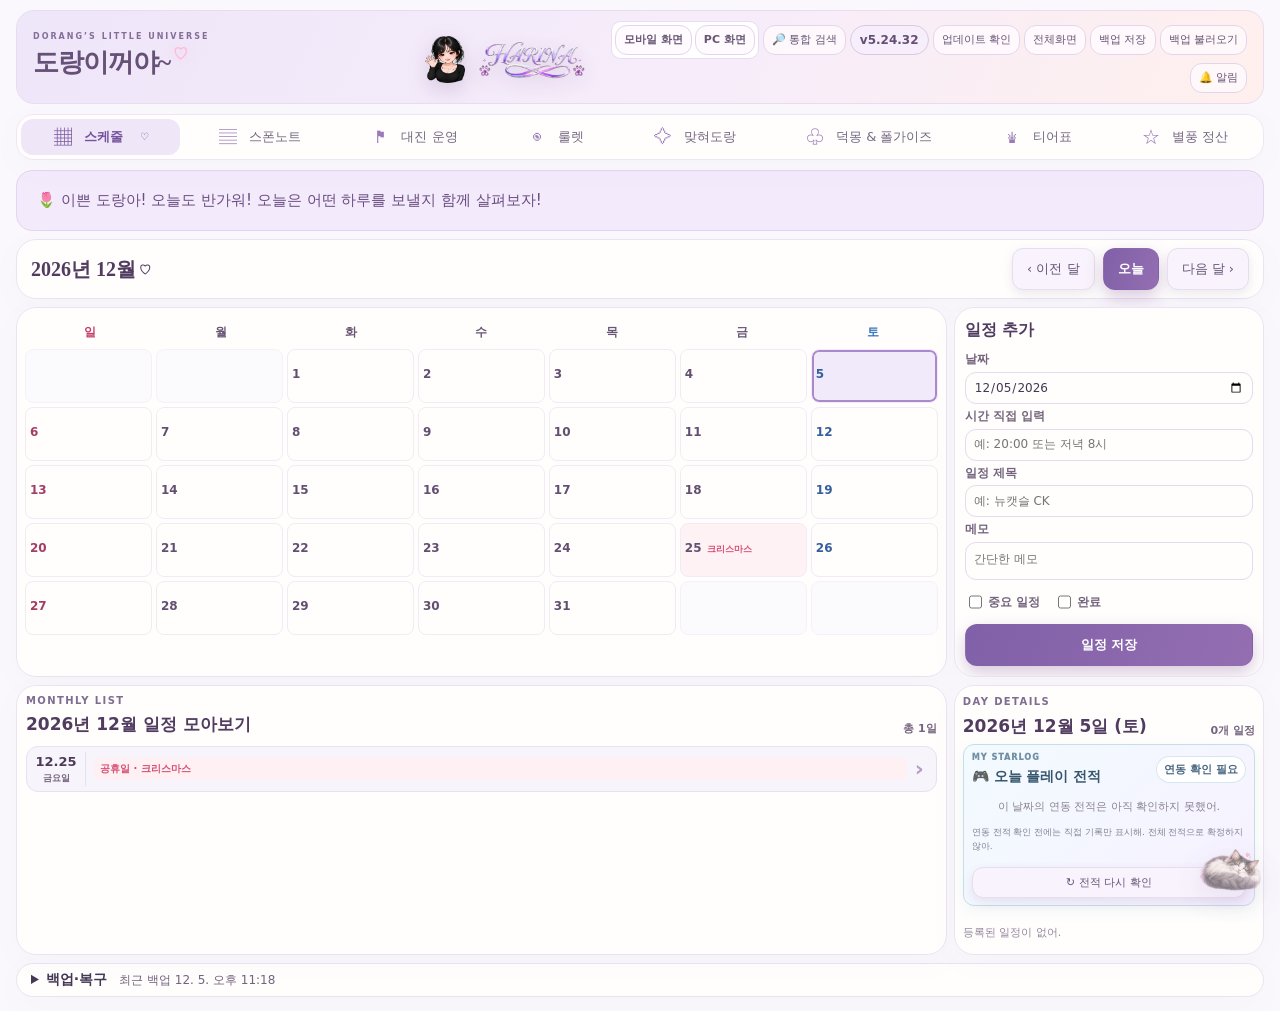
==== commit 25300a30: "Use six-hour refresh and immediate manual updates in statistics and schedule" ====
--- a/index.html
+++ b/index.html
@@ -1,8 +1,8 @@
 <!doctype html><html lang="ko"><head><meta charset="utf-8"><meta name="viewport" content="width=device-width,initial-scale=1"><meta http-equiv="Cache-Control" content="no-cache, no-store, must-revalidate"><meta http-equiv="Pragma" content="no-cache"><meta http-equiv="Expires" content="0"><title>도랑이꺼야~</title>
-<script src="./screen-mode.js?v=5.24.31"></script>
-<style>:root{--bg:#080b14;--panel:#121728;--line:#29324d;--text:#f4f6ff;--muted:#929bb8;--purple:#8067ff;--green:#45d6a0}*{box-sizing:border-box}body{margin:0;background:radial-gradient(circle at 20% -10%,#24204d 0,transparent 35%),var(--bg);color:var(--text);font-family:Pretendard,"Noto Sans KR",Arial,sans-serif}button,input,select{font:inherit}button{cursor:pointer;border:1px solid transparent;border-radius:10px;padding:11px 15px;color:var(--text);background:#242c44;font-weight:750}button:hover{filter:brightness(1.12)}main{width:min(1440px,100%);margin:auto;padding:34px 28px 60px}.head{display:flex;justify-content:space-between;gap:24px;align-items:flex-end;margin-bottom:24px}.eyebrow{margin:0 0 8px;color:#a895ff;font-size:12px;font-weight:800;letter-spacing:.18em}h1,h2,p{margin-top:0}h1{margin-bottom:8px;font-size:clamp(30px,4vw,50px);letter-spacing:-.05em}h2{margin-bottom:0}.sub,.empty{color:var(--muted)}.actions{display:flex;flex-wrap:wrap;gap:8px}.primary{background:linear-gradient(135deg,var(--purple),#6750d8)}.secondary{border-color:var(--line);background:#121728}.danger{color:#ff9bac;border-color:#5a2b3b;background:#25121a}.panel{border:1px solid var(--line);border-radius:18px;background:linear-gradient(145deg,#151b2e,#101523);box-shadow:0 16px 40px #0004}.settings{display:grid;grid-template-columns:1.2fr .7fr 2fr;gap:16px;padding:18px;margin-bottom:18px}label{display:grid;gap:7px;color:var(--muted);font-size:12px;font-weight:750}input,select{width:100%;border:1px solid #303a59;border-radius:10px;padding:11px 12px;outline:none;background:#0c101d;color:var(--text)}input:focus,select:focus{border-color:var(--purple)}.note{display:flex;align-items:center;gap:12px;border-left:1px solid var(--line);padding-left:18px;color:var(--muted);font-size:13px}.note b{flex:none;color:#fff;border:1px solid #604dce;border-radius:8px;padding:6px 9px;background:#282052}.teams{display:grid;grid-template-columns:1fr 1fr;gap:18px}.team{padding:18px}.team-name{margin-bottom:14px;padding:5px 0 12px;border-width:0 0 1px;border-radius:0;background:transparent;font-size:24px;font-weight:850}.player-form{display:grid;grid-template-columns:1.5fr .7fr 1fr auto;gap:8px}.roster{display:grid;gap:7px;margin-top:14px}.empty{text-align:center;font-size:13px}.player{display:grid;grid-template-columns:34px 1fr 1fr 34px;align-items:center;gap:8px;padding:7px;border-radius:10px;background:#0d1220}.player span:nth-child(3){color:var(--muted);font-size:13px}.chip{display:grid;place-items:center;width:28px;height:28px;border-radius:8px;font-weight:900;font-size:12px}.P{background:#325ecb}.T{background:#cb5545}.Z{background:#7a3ec9}.R{background:#3a9c7b}.x{padding:2px;background:transparent;color:var(--muted);font-size:22px}.score{display:grid;grid-template-columns:1fr auto 1fr;align-items:center;padding:22px 30px;margin-top:24px;border-color:#4d447f;background:linear-gradient(110deg,#181938,#111527 50%,#241631)}.score>div:not(.score-label){display:flex;align-items:center;justify-content:flex-end;gap:22px;font-size:22px;font-weight:800}.score>div:last-child{justify-content:flex-start}.score strong{font-size:42px}.score-label{padding:0 34px;color:var(--muted);font-size:11px;letter-spacing:.2em}.section-title{display:flex;justify-content:space-between;align-items:end;margin:28px 0 14px}.matches{display:grid;gap:10px}.match{display:grid;grid-template-columns:58px 120px minmax(230px,1fr) 38px minmax(230px,1fr) 28px;align-items:center;gap:12px;padding:12px 14px}.match.done{border-color:#3b755f}.num{font-size:28px;font-weight:900}.map input{padding:9px}.fighter{display:grid;grid-template-columns:1.4fr 1fr 68px;gap:7px;padding:5px;border:1px solid transparent;border-radius:12px}.fighter.win{border-color:#3fc08f;background:#173a30}.fighter button{padding:8px;font-size:12px}.fighter.win button{background:var(--green);color:#071b14}.vs{text-align:center;color:var(--muted);font-size:11px;font-weight:900}.blank{display:grid;place-items:center;gap:7px;padding:45px}footer{padding-top:30px;color:#68728f;text-align:center;font-size:12px}@media(max-width:960px){.head{align-items:flex-start;flex-direction:column}.settings{grid-template-columns:1fr 1fr}.note{grid-column:1/-1;border-left:0;border-top:1px solid var(--line);padding:14px 0 0}.teams{grid-template-columns:1fr}.match{position:relative;grid-template-columns:50px 1fr 28px}.map{grid-column:2}.fighter,.vs{grid-column:1/-1}.match>.x{position:absolute;right:16px}}@media(max-width:600px){main{padding:22px 14px 45px}.settings{grid-template-columns:1fr}.note{grid-column:auto}.player-form{grid-template-columns:1fr 1fr}.player-form input:first-child{grid-column:1/-1}.score{padding:16px}.score>div:not(.score-label){gap:10px;font-size:15px}.score strong{font-size:32px}.score-label{padding:0 10px}.fighter{grid-template-columns:1fr 1fr}.fighter button{grid-column:1/-1}}</style><link rel="stylesheet" href="./broadcast-readable.css?v=5.24.31"></head><body><main id="app"></main>
-<script async src="./schedule-play-records.js?v=5.24.31" onload="window.__appBootReady&&window.dispatchEvent(new Event('dorang:schedule-play-updated'))"></script>
-<script async src="./spawn-schedule-stats.js?v=5.24.31" onload="window.__appBootReady&&typeof render==='function'&&render()"></script>
+<script src="./screen-mode.js?v=5.24.32"></script>
+<style>:root{--bg:#080b14;--panel:#121728;--line:#29324d;--text:#f4f6ff;--muted:#929bb8;--purple:#8067ff;--green:#45d6a0}*{box-sizing:border-box}body{margin:0;background:radial-gradient(circle at 20% -10%,#24204d 0,transparent 35%),var(--bg);color:var(--text);font-family:Pretendard,"Noto Sans KR",Arial,sans-serif}button,input,select{font:inherit}button{cursor:pointer;border:1px solid transparent;border-radius:10px;padding:11px 15px;color:var(--text);background:#242c44;font-weight:750}button:hover{filter:brightness(1.12)}main{width:min(1440px,100%);margin:auto;padding:34px 28px 60px}.head{display:flex;justify-content:space-between;gap:24px;align-items:flex-end;margin-bottom:24px}.eyebrow{margin:0 0 8px;color:#a895ff;font-size:12px;font-weight:800;letter-spacing:.18em}h1,h2,p{margin-top:0}h1{margin-bottom:8px;font-size:clamp(30px,4vw,50px);letter-spacing:-.05em}h2{margin-bottom:0}.sub,.empty{color:var(--muted)}.actions{display:flex;flex-wrap:wrap;gap:8px}.primary{background:linear-gradient(135deg,var(--purple),#6750d8)}.secondary{border-color:var(--line);background:#121728}.danger{color:#ff9bac;border-color:#5a2b3b;background:#25121a}.panel{border:1px solid var(--line);border-radius:18px;background:linear-gradient(145deg,#151b2e,#101523);box-shadow:0 16px 40px #0004}.settings{display:grid;grid-template-columns:1.2fr .7fr 2fr;gap:16px;padding:18px;margin-bottom:18px}label{display:grid;gap:7px;color:var(--muted);font-size:12px;font-weight:750}input,select{width:100%;border:1px solid #303a59;border-radius:10px;padding:11px 12px;outline:none;background:#0c101d;color:var(--text)}input:focus,select:focus{border-color:var(--purple)}.note{display:flex;align-items:center;gap:12px;border-left:1px solid var(--line);padding-left:18px;color:var(--muted);font-size:13px}.note b{flex:none;color:#fff;border:1px solid #604dce;border-radius:8px;padding:6px 9px;background:#282052}.teams{display:grid;grid-template-columns:1fr 1fr;gap:18px}.team{padding:18px}.team-name{margin-bottom:14px;padding:5px 0 12px;border-width:0 0 1px;border-radius:0;background:transparent;font-size:24px;font-weight:850}.player-form{display:grid;grid-template-columns:1.5fr .7fr 1fr auto;gap:8px}.roster{display:grid;gap:7px;margin-top:14px}.empty{text-align:center;font-size:13px}.player{display:grid;grid-template-columns:34px 1fr 1fr 34px;align-items:center;gap:8px;padding:7px;border-radius:10px;background:#0d1220}.player span:nth-child(3){color:var(--muted);font-size:13px}.chip{display:grid;place-items:center;width:28px;height:28px;border-radius:8px;font-weight:900;font-size:12px}.P{background:#325ecb}.T{background:#cb5545}.Z{background:#7a3ec9}.R{background:#3a9c7b}.x{padding:2px;background:transparent;color:var(--muted);font-size:22px}.score{display:grid;grid-template-columns:1fr auto 1fr;align-items:center;padding:22px 30px;margin-top:24px;border-color:#4d447f;background:linear-gradient(110deg,#181938,#111527 50%,#241631)}.score>div:not(.score-label){display:flex;align-items:center;justify-content:flex-end;gap:22px;font-size:22px;font-weight:800}.score>div:last-child{justify-content:flex-start}.score strong{font-size:42px}.score-label{padding:0 34px;color:var(--muted);font-size:11px;letter-spacing:.2em}.section-title{display:flex;justify-content:space-between;align-items:end;margin:28px 0 14px}.matches{display:grid;gap:10px}.match{display:grid;grid-template-columns:58px 120px minmax(230px,1fr) 38px minmax(230px,1fr) 28px;align-items:center;gap:12px;padding:12px 14px}.match.done{border-color:#3b755f}.num{font-size:28px;font-weight:900}.map input{padding:9px}.fighter{display:grid;grid-template-columns:1.4fr 1fr 68px;gap:7px;padding:5px;border:1px solid transparent;border-radius:12px}.fighter.win{border-color:#3fc08f;background:#173a30}.fighter button{padding:8px;font-size:12px}.fighter.win button{background:var(--green);color:#071b14}.vs{text-align:center;color:var(--muted);font-size:11px;font-weight:900}.blank{display:grid;place-items:center;gap:7px;padding:45px}footer{padding-top:30px;color:#68728f;text-align:center;font-size:12px}@media(max-width:960px){.head{align-items:flex-start;flex-direction:column}.settings{grid-template-columns:1fr 1fr}.note{grid-column:1/-1;border-left:0;border-top:1px solid var(--line);padding:14px 0 0}.teams{grid-template-columns:1fr}.match{position:relative;grid-template-columns:50px 1fr 28px}.map{grid-column:2}.fighter,.vs{grid-column:1/-1}.match>.x{position:absolute;right:16px}}@media(max-width:600px){main{padding:22px 14px 45px}.settings{grid-template-columns:1fr}.note{grid-column:auto}.player-form{grid-template-columns:1fr 1fr}.player-form input:first-child{grid-column:1/-1}.score{padding:16px}.score>div:not(.score-label){gap:10px;font-size:15px}.score strong{font-size:32px}.score-label{padding:0 10px}.fighter{grid-template-columns:1fr 1fr}.fighter button{grid-column:1/-1}}</style><link rel="stylesheet" href="./broadcast-readable.css?v=5.24.32"></head><body><main id="app"></main>
+<script async src="./schedule-play-records.js?v=5.24.32" onload="window.__appBootReady&&window.dispatchEvent(new Event('dorang:schedule-play-updated'))"></script>
+<script async src="./spawn-schedule-stats.js?v=5.24.32" onload="window.__appBootReady&&typeof render==='function'&&render()"></script>
 <script>
 document.head.insertAdjacentHTML('beforeend',`<style>.funding-title{display:flex;align-items:end;justify-content:space-between;margin:14px 0 7px;padding-top:12px;border-top:1px solid var(--line)}.funding-title h3{margin:0}.funding-title span{color:var(--muted);font-size:11px}.funding-teams{display:grid;grid-template-columns:1fr 1fr;gap:10px}.funding-teams>div{padding:10px;border:1px solid var(--line);border-radius:12px;background:#0c101d}.funding-teams h3{margin:0 0 7px;font-size:15px}.funding-teams label{display:grid;grid-template-columns:1fr 120px;align-items:center;gap:8px;margin-top:4px}.funding-teams label span{color:var(--text);font-size:12px}.funding-teams small{color:var(--muted)}.funding-teams input{padding:6px 8px}@media(min-width:961px){.funding-teams>div{display:grid;grid-template-columns:repeat(2,minmax(0,1fr));gap:4px 10px}.funding-teams h3{grid-column:1/-1}.funding-teams label{grid-template-columns:1fr 95px;margin:0}}@media(max-width:650px){.funding-teams{grid-template-columns:1fr}}.native-tier-player{grid-template-columns:34px 25px minmax(0,1fr) auto!important;min-height:42px!important;padding:4px 7px!important}.native-avatar-link{width:32px;height:32px;border-radius:50%;overflow:hidden;display:grid;place-items:center;text-decoration:none;background:#eee5f4;border:2px solid rgba(154,123,213,.25)}.native-avatar{width:100%;height:100%;object-fit:cover;display:block}.native-avatar-fallback{width:100%;height:100%;display:grid;place-items:center;text-align:center;overflow-wrap:anywhere;font-size:9px;line-height:1.1;font-weight:900;color:#70568b}html body .native-tier-panel .native-tier-player,html[data-season-theme] body:not(.broadcast-only) .native-tier-panel .native-tier-player{background:#fff!important;color:#2f2638!important;grid-template-columns:32px 25px minmax(0,1fr) max-content!important;column-gap:5px!important;align-items:center!important}html body .native-tier-player>.native-live{grid-column:4!important;grid-row:1!important;justify-self:end!important;align-self:center!important;white-space:nowrap!important}html body .native-tier-player>strong,html[data-season-theme] body:not(.broadcast-only) .native-tier-player>strong{color:#2f2638!important;grid-column:3;grid-row:1;min-width:0;overflow:hidden!important;text-overflow:ellipsis!important;white-space:nowrap!important}.native-tier-player strong{font-size:14px!important;color:#2f2638!important}.native-live{font-size:11px!important;padding:5px 7px!important;color:#fff!important;background:#e64971!important;border-radius:8px;box-shadow:0 2px 7px rgba(230,73,113,.28)}@media(max-width:420px){.native-tier-players{grid-template-columns:minmax(0,1fr)!important}}
 </style>`);
@@ -13,7 +13,7 @@
 document.head.insertAdjacentHTML('beforeend',`<style>@media(min-width:961px){main{width:min(1800px,100%);padding:14px 18px 24px}.head{align-items:center;margin-bottom:10px}.head h1{font-size:30px;margin-bottom:2px}.head .eyebrow{margin-bottom:2px;font-size:9px}.sub{font-size:12px}.actions{gap:5px}.actions button,button{padding:7px 10px;border-radius:8px;font-size:12px}.settings{grid-template-columns:1.1fr .55fr 1.7fr;padding:9px 12px;margin-bottom:9px;gap:9px}.settings label{gap:3px}.settings input,.settings select{padding:7px 9px}.note{font-size:11px}.teams{gap:9px}.team{padding:9px 11px}.team-name{font-size:18px;margin-bottom:7px;padding:2px 0 6px}.player-form{gap:5px}.player-form input,.player-form select{padding:7px 8px;font-size:12px}.roster{grid-template-columns:repeat(2,minmax(0,1fr));gap:4px;margin-top:7px}.player{grid-template-columns:28px 1fr 1.25fr 24px;min-height:32px;padding:2px 5px;font-size:12px}.chip{width:23px;height:23px;font-size:10px}.player .x{font-size:17px}.score{margin-top:9px;padding:7px 20px}.score>div:not(.score-label){font-size:15px;gap:12px}.score strong{font-size:27px}.section-title{margin:10px 0 7px}.section-title h2{font-size:21px}.section-title .eyebrow{font-size:9px}.set-block{margin-bottom:9px;padding:8px 10px;border-radius:13px}.set-head{gap:10px;margin-bottom:5px}.set-head .eyebrow{margin-bottom:1px;font-size:8px}.set-head h3{font-size:16px}.set-controls label{min-width:90px}.set-controls select{padding:5px 7px}.set-score{padding:4px 10px}.set-score strong{font-size:18px}.matches{gap:4px}.match{grid-template-columns:38px 100px minmax(220px,1fr) 28px minmax(220px,1fr) 18px;gap:6px;padding:4px 7px;border-radius:10px}.num{font-size:18px}.map input,.fighter select{padding:6px 7px;font-size:11px}.fighter{grid-template-columns:1.4fr .85fr 55px;gap:4px;padding:2px}.fighter button{padding:6px 4px;font-size:10px}footer{padding-top:8px;font-size:10px}.winner-settings{padding-top:7px}.winner-settings select{padding:6px}}</style>`);
 document.head.insertAdjacentHTML('beforeend',`<style>.settlement{margin-top:14px;padding:16px}.settle-title{display:flex;align-items:end;justify-content:space-between;margin-bottom:12px}.settle-title h2{font-size:22px}.settle-title>span{color:var(--muted);font-size:12px}.settle-form{display:grid;grid-template-columns:1.3fr repeat(5,1fr);gap:8px}.settle-summary{display:grid;grid-template-columns:.8fr 1.1fr 1.1fr;gap:8px;margin-top:12px}.settle-summary>div{display:grid;gap:3px;padding:10px 12px;border:1px solid var(--line);border-radius:12px;background:#0c101d}.settle-summary span,.settle-summary small,.settle-detail{color:var(--muted);font-size:11px}.settle-summary strong{font-size:20px}.settle-summary .win-pay{border-color:#3fc08f;background:#173a30}.settle-empty{margin-top:12px;padding:18px;text-align:center;color:var(--muted);border:1px dashed var(--line);border-radius:12px}.settle-detail{margin:7px 2px 0}@media(min-width:961px){.settlement{padding:9px 11px}.settle-title{margin-bottom:7px}.settle-form input,.settle-form select{padding:6px 7px;font-size:11px}.settle-summary{margin-top:7px}.settle-summary>div{padding:6px 9px}.settle-summary strong{font-size:16px}}@media(max-width:960px){.settle-form{grid-template-columns:repeat(2,1fr)}.settle-summary{grid-template-columns:1fr}}@media(max-width:520px){.settle-form{grid-template-columns:1fr}}.settle-mode-rules{display:grid;gap:5px;margin:8px 0 10px;padding:9px 11px;border:1px solid var(--line);border-radius:10px;background:#faf7fc}.settle-mode-rules p{margin:0;padding:5px 8px;border-radius:7px;color:#55485e;font-size:12px;font-weight:800}.settle-mode-rules p.active{background:#eadcf5;color:#4f3265;box-shadow:inset 3px 0 #a87bd0}
 </style>`);
-const APP_VERSION='5.24.31',KEY='star-match-manager-v1',races={P:'프로토스',T:'테란',Z:'저그',R:'랜덤'},tiers=['갓','킹','잭','조커','스페이드','0티어','1티어','2티어','3티어','4티어','5티어','6티어','7티어','8티어','유스'],defaultRoulette=()=>({type:'map',maps:'투혼\n폴리포이드\n실피드\n라데온',playerId:'',result:'',note:'',history:[],angle:0}),fresh=()=>({title:'오늘의 CK',mode:'CK',teamA:'A팀',teamB:'B팀',playersA:[],playersB:[],matches:[],setGames:[1],setModes:['normal'],aces:[],winnerEnd:'elimination',winnerFixed:7,activeTab:'schedule',roulette:defaultRoulette(),settlement:{mode:'main',mainFunding:0,entryPerPerson:0,winRatio:6,loseRatio:4,winner:'',playerFunding:{}}});let s;try{s=JSON.parse(localStorage.getItem(KEY))||fresh()}catch{s=fresh()}s.setGames=s.setGames||[Math.max(1,s.matches?.length||1)];s.matches=(s.matches||[]).map(m=>({...m,set:m.set||1}));s.aces=s.aces||[];s.winnerEnd=s.winnerEnd||'elimination';s.winnerFixed=s.winnerFixed||7;s.activeTab=s.activeTab||'schedule';let legacyWinner=s.mode==='위너스';s.setModes=s.setModes||s.setGames.map(()=>legacyWinner?'winners':'normal');while(s.setModes.length<s.setGames.length)s.setModes.push('normal');if(legacyWinner)s.mode='CK';s.roulette={...defaultRoulette(),...(s.roulette||{})};s.roulette.history=s.roulette.history||[];s.settlement={mode:'main',mainFunding:0,entryPerPerson:0,winRatio:6,loseRatio:4,winner:'',playerFunding:{},...(s.settlement||{})};s.settlement.playerFunding=s.settlement.playerFunding||{};const id=()=>Math.random().toString(36).slice(2,10),esc=v=>String(v??'').replace(/[&<>"']/g,c=>({'&':'&amp;','<':'&lt;','>':'&gt;','"':'&quot;',"'":'&#39;'}[c])),raceOpts=v=>Object.entries(races).map(([k,n])=>`<option value="${k}" ${k===v?'selected':''}>${n}</option>`).join(''),subRaceOpts=v=>'<option value="">부종 선택</option>'+['P','T','Z'].map(k=>`<option value="${k}" ${k===v?'selected':''}>${races[k]}</option>`).join(''),tierOpts=v=>'<option value="">티어 선택</option>'+tiers.map(t=>`<option value="${t}" ${t===v?'selected':''}>${t}</option>`).join(''),random=()=>['랜능크','빨무'].includes(s.mode),newMatch=set=>({id:id(),set,map:'',a:'',b:'',raceA:random()?'R':'P',raceB:random()?'R':'P',winner:''}),syncSets=()=>{s.setGames=s.setGames.map((count,i)=>['winners','losers'].includes(s.setModes[i])?(s.winnerEnd==='elimination'?Math.max(1,s.playersA.length+s.playersB.length-1):s.winnerFixed):count);s.setGames.forEach((count,i)=>{let set=i+1,ms=s.matches.filter(m=>m.set===set);while(ms.length<count){let m=newMatch(set);s.matches.push(m);ms.push(m)}if(ms.length>count){let remove=new Set(ms.slice(count).map(m=>m.id));s.matches=s.matches.filter(m=>!remove.has(m.id))}})},setResult=setNo=>{let ms=s.matches.filter(m=>m.set===setNo),a=ms.filter(m=>m.winner==='A').length,b=ms.filter(m=>m.winner==='B').length;if(['winners','losers'].includes(s.setModes[setNo-1])&&s.winnerEnd==='elimination'){let special=s.setModes[setNo-1],outA=new Set(ms.filter(m=>m.winner===(special==='winners'?'B':'A')).map(m=>m.a).filter(Boolean)),outB=new Set(ms.filter(m=>m.winner===(special==='winners'?'A':'B')).map(m=>m.b).filter(Boolean));if(s.playersA.length&&outA.size>=s.playersA.length)return{a,b,winner:special==='winners'?'B':'A',done:true};if(s.playersB.length&&outB.size>=s.playersB.length)return{a,b,winner:special==='winners'?'A':'B',done:true};return{a,b,winner:'',done:false}}let done=ms.length===s.setGames[setNo-1]&&ms.every(m=>m.winner),winner=done&&a!==b?(a>b?'A':'B'):'';return{a,b,winner,done}},save=()=>{syncSets();localStorage.setItem(KEY,JSON.stringify(s));window.dispatchEvent(new CustomEvent('dorang:data-changed'));render()},players=()=>[...s.playersA,...s.playersB];syncSets();s.teamA='도랑팀';s.teamB='너거팀';
+const APP_VERSION='5.24.32',KEY='star-match-manager-v1',races={P:'프로토스',T:'테란',Z:'저그',R:'랜덤'},tiers=['갓','킹','잭','조커','스페이드','0티어','1티어','2티어','3티어','4티어','5티어','6티어','7티어','8티어','유스'],defaultRoulette=()=>({type:'map',maps:'투혼\n폴리포이드\n실피드\n라데온',playerId:'',result:'',note:'',history:[],angle:0}),fresh=()=>({title:'오늘의 CK',mode:'CK',teamA:'A팀',teamB:'B팀',playersA:[],playersB:[],matches:[],setGames:[1],setModes:['normal'],aces:[],winnerEnd:'elimination',winnerFixed:7,activeTab:'schedule',roulette:defaultRoulette(),settlement:{mode:'main',mainFunding:0,entryPerPerson:0,winRatio:6,loseRatio:4,winner:'',playerFunding:{}}});let s;try{s=JSON.parse(localStorage.getItem(KEY))||fresh()}catch{s=fresh()}s.setGames=s.setGames||[Math.max(1,s.matches?.length||1)];s.matches=(s.matches||[]).map(m=>({...m,set:m.set||1}));s.aces=s.aces||[];s.winnerEnd=s.winnerEnd||'elimination';s.winnerFixed=s.winnerFixed||7;s.activeTab=s.activeTab||'schedule';let legacyWinner=s.mode==='위너스';s.setModes=s.setModes||s.setGames.map(()=>legacyWinner?'winners':'normal');while(s.setModes.length<s.setGames.length)s.setModes.push('normal');if(legacyWinner)s.mode='CK';s.roulette={...defaultRoulette(),...(s.roulette||{})};s.roulette.history=s.roulette.history||[];s.settlement={mode:'main',mainFunding:0,entryPerPerson:0,winRatio:6,loseRatio:4,winner:'',playerFunding:{},...(s.settlement||{})};s.settlement.playerFunding=s.settlement.playerFunding||{};const id=()=>Math.random().toString(36).slice(2,10),esc=v=>String(v??'').replace(/[&<>"']/g,c=>({'&':'&amp;','<':'&lt;','>':'&gt;','"':'&quot;',"'":'&#39;'}[c])),raceOpts=v=>Object.entries(races).map(([k,n])=>`<option value="${k}" ${k===v?'selected':''}>${n}</option>`).join(''),subRaceOpts=v=>'<option value="">부종 선택</option>'+['P','T','Z'].map(k=>`<option value="${k}" ${k===v?'selected':''}>${races[k]}</option>`).join(''),tierOpts=v=>'<option value="">티어 선택</option>'+tiers.map(t=>`<option value="${t}" ${t===v?'selected':''}>${t}</option>`).join(''),random=()=>['랜능크','빨무'].includes(s.mode),newMatch=set=>({id:id(),set,map:'',a:'',b:'',raceA:random()?'R':'P',raceB:random()?'R':'P',winner:''}),syncSets=()=>{s.setGames=s.setGames.map((count,i)=>['winners','losers'].includes(s.setModes[i])?(s.winnerEnd==='elimination'?Math.max(1,s.playersA.length+s.playersB.length-1):s.winnerFixed):count);s.setGames.forEach((count,i)=>{let set=i+1,ms=s.matches.filter(m=>m.set===set);while(ms.length<count){let m=newMatch(set);s.matches.push(m);ms.push(m)}if(ms.length>count){let remove=new Set(ms.slice(count).map(m=>m.id));s.matches=s.matches.filter(m=>!remove.has(m.id))}})},setResult=setNo=>{let ms=s.matches.filter(m=>m.set===setNo),a=ms.filter(m=>m.winner==='A').length,b=ms.filter(m=>m.winner==='B').length;if(['winners','losers'].includes(s.setModes[setNo-1])&&s.winnerEnd==='elimination'){let special=s.setModes[setNo-1],outA=new Set(ms.filter(m=>m.winner===(special==='winners'?'B':'A')).map(m=>m.a).filter(Boolean)),outB=new Set(ms.filter(m=>m.winner===(special==='winners'?'A':'B')).map(m=>m.b).filter(Boolean));if(s.playersA.length&&outA.size>=s.playersA.length)return{a,b,winner:special==='winners'?'B':'A',done:true};if(s.playersB.length&&outB.size>=s.playersB.length)return{a,b,winner:special==='winners'?'A':'B',done:true};return{a,b,winner:'',done:false}}let done=ms.length===s.setGames[setNo-1]&&ms.every(m=>m.winner),winner=done&&a!==b?(a>b?'A':'B'):'';return{a,b,winner,done}},save=()=>{syncSets();localStorage.setItem(KEY,JSON.stringify(s));window.dispatchEvent(new CustomEvent('dorang:data-changed'));render()},players=()=>[...s.playersA,...s.playersB];syncSets();s.teamA='도랑팀';s.teamB='너거팀';
 if(new URLSearchParams(location.search).get('broadcast')!=='1')s.activeTab='schedule';
 function playerPanel(side){let ps=s['players'+side],team=s['team'+side];return `<section class="panel team"><div class="team-name">${esc(team)}</div><div class="player-form"><input id="name${side}" data-auto-player="${side}" placeholder="선수 이름"><select id="tier${side}">${tierOpts('')}</select><select id="race${side}">${raceOpts('P')}</select><select id="subrace${side}">${subRaceOpts('')}</select><button class="primary" data-act="add-player" data-side="${side}">선수 추가</button></div><div class="roster">${ps.length?ps.map(p=>`<div class="player"><span class="chip ${p.race}">${p.race}</span><strong>${esc(p.name)}</strong><span>${esc(p.tier||'티어 미입력')} · 본 ${p.race}${p.subrace?' / 부 '+p.subrace:''}</span><button class="x" data-act="del-player" data-side="${side}" data-id="${p.id}">×</button></div>`).join(''):'<p class="empty">등록된 선수가 없어</p>'}</div></section>`}
 function matchRow(m,i,ace=false){let earlier=ace?[]:s.matches.filter(x=>x.set===m.set).slice(0,i),format=s.setModes[m.set-1]||'normal',special=['winners','losers'].includes(format),outA=new Set(earlier.filter(x=>x.winner===(format==='winners'?'B':'A')).map(x=>x.a)),outB=new Set(earlier.filter(x=>x.winner===(format==='winners'?'A':'B')).map(x=>x.b)),pa=s.playersA.map(p=>`<option value="${p.id}" ${p.id===m.a?'selected':''} ${special&&outA.has(p.id)&&p.id!==m.a?'disabled':''}>${esc(p.name)}${p.tier?' · '+esc(p.tier):''}${special&&outA.has(p.id)?format==='losers'?' · 통과':' · 탈락':''}</option>`).join(''),pb=s.playersB.map(p=>`<option value="${p.id}" ${p.id===m.b?'selected':''} ${special&&outB.has(p.id)&&p.id!==m.b?'disabled':''}>${esc(p.name)}${p.tier?' · '+esc(p.tier):''}${special&&outB.has(p.id)?format==='losers'?' · 통과':' · 탈락':''}</option>`).join('');return `<article class="match panel ${m.winner?'done':''} ${!ace&&format==='normal'&&s.setGames[m.set-1]>=3&&i===s.setGames[m.set-1]-1?'ace-match':''}" data-id="${m.id}" data-ace="${ace}"><div class="num">${ace||(!ace&&format==='normal'&&s.setGames[m.set-1]>=3&&i===s.setGames[m.set-1]-1)?'ACE':i+1}</div><div class="map"><input data-field="map" placeholder="맵 이름" value="${esc(m.map)}"></div><div class="fighter ${m.winner==='A'?'win':''}"><select data-field="a"><option value="">${esc(s.teamA)} 선수 선택</option>${pa}</select><select data-field="raceA">${raceOpts(m.raceA)}</select><button data-act="winner" data-side="A">${m.winner==='A'?'승리 ✓':'승리'}</button></div><span class="vs">VS</span><div class="fighter ${m.winner==='B'?'win':''}"><select data-field="b"><option value="">${esc(s.teamB)} 선수 선택</option>${pb}</select><select data-field="raceB">${raceOpts(m.raceB)}</select><button data-act="winner" data-side="B">${m.winner==='B'?'승리 ✓':'승리'}</button></div>${ace?'<button class="x" data-act="del-ace">×</button>':'<span></span>'}</article>`}
@@ -630,10 +630,10 @@
   if(isBroadcast)return;
   const head=document.querySelector('.head');
   if(head&&!head.querySelector('.dorang-header-character')){
-    head.querySelector(':scope > div:first-child')?.insertAdjacentHTML('beforeend','<img class="dorang-header-character" src="./dorang-header-character.webp?v=5.24.31" width="254" height="300" decoding="async" fetchpriority="low" alt="" aria-hidden="true">');
+    head.querySelector(':scope > div:first-child')?.insertAdjacentHTML('beforeend','<img class="dorang-header-character" src="./dorang-header-character.webp?v=5.24.32" width="254" height="300" decoding="async" fetchpriority="low" alt="" aria-hidden="true">');
   }
   if(!matchMedia('(max-width:520px)').matches&&!document.querySelector('.dorang-sleeping-cat')){
-    document.body.insertAdjacentHTML('beforeend','<img class="dorang-sleeping-cat" src="./dorang-sleeping-cat.webp?v=5.24.31" width="380" height="253" loading="lazy" decoding="async" fetchpriority="low" alt="" aria-hidden="true">');
+    document.body.insertAdjacentHTML('beforeend','<img class="dorang-sleeping-cat" src="./dorang-sleeping-cat.webp?v=5.24.32" width="380" height="253" loading="lazy" decoding="async" fetchpriority="low" alt="" aria-hidden="true">');
   }
 }
 new MutationObserver(placeSiteDecorations).observe(document.querySelector('#app'),{childList:true,subtree:true});
@@ -901,7 +901,7 @@
   }
   renderWithExternalApps();
   const pageHeader=document.querySelector('.head'),headerActions=pageHeader?.querySelector('.actions');
-  if(headerActions&&!pageHeader.querySelector('.harina-signature'))headerActions.insertAdjacentHTML('beforebegin','<div class="harina-signature"><img src="./harina-signature.webp?v=5.24.31" alt="HARINA" width="680" height="371" decoding="async" fetchpriority="low"></div>');
+  if(headerActions&&!pageHeader.querySelector('.harina-signature'))headerActions.insertAdjacentHTML('beforebegin','<div class="harina-signature"><img src="./harina-signature.webp?v=5.24.32" alt="HARINA" width="680" height="371" decoding="async" fetchpriority="low"></div>');
   const nav=document.querySelector('.app-tabs'),footer=document.querySelector('#app>footer');
   if(nav&&!nav.querySelector('[data-tab="prediction"]')){
     const ladderTab=nav.querySelector('[data-tab="roulette"]');
@@ -945,7 +945,7 @@
 
 render();
 </script>
-<script src="./duck-scoreboard.js?v=5.24.31"></script>
+<script src="./duck-scoreboard.js?v=5.24.32"></script>
 <script id="party-ranking-image-export">
 (()=>{
   const rankPartyPlayers=()=>{
@@ -1129,7 +1129,7 @@
 </script>
 <script id="integrated-update-manager">
 (()=>{
-const RELEASE_VERSION='5.24.31';
+const RELEASE_VERSION='5.24.32';
 const VERSION_URL='./version.json';
 const versionParts=v=>String(v||'0').split('.').map(n=>Number(n)||0);
 const newer=(a,b)=>{const x=versionParts(a),y=versionParts(b);for(let i=0;i<Math.max(x.length,y.length);i++){if((x[i]||0)!==(y[i]||0))return (x[i]||0)>(y[i]||0)}return false};
@@ -1190,16 +1190,16 @@
 })();
 </script>
 <script>window.__appBootReady=true;if(new URLSearchParams(location.search).get('broadcast')!=='1')render();</script>
-<script async src="./starlog-embed.js?v=5.24.31"></script>
-<script async src="./prediction-native.js?v=5.24.31"></script>
-
-<script async src="./integrated-backup.js?v=5.24.31"></script>
-<script async src="./notification-center.js?v=5.24.31"></script>
-<script async src="./integrated-search.js?v=5.24.31"></script>
+<script async src="./starlog-embed.js?v=5.24.32"></script>
+<script async src="./prediction-native.js?v=5.24.32"></script>
+
+<script async src="./integrated-backup.js?v=5.24.32"></script>
+<script async src="./notification-center.js?v=5.24.32"></script>
+<script async src="./integrated-search.js?v=5.24.32"></script>
 
 
 <style>
-/* v5.24.31 · Keep the complete header reachable in iPad Safari. */
+/* v5.24.32 · Keep the complete header reachable in iPad Safari. */
 #app > .head,body.app-fit-screen #app > .head{
   height:auto!important;min-height:142px!important;flex-shrink:0;
 }
@@ -1256,7 +1256,7 @@
 @media(max-width:960px),(max-height:700px){body.starlog-active .spwn-note-shell{height:80svh;min-height:400px}}
 </style>
 
-<link rel="stylesheet" href="./starlog-theme.css?v=5.24.31-tier">
-<script src="./starlog-theme.js?v=5.24.31"></script>
+<link rel="stylesheet" href="./starlog-theme.css?v=5.24.32-tier">
+<script src="./starlog-theme.js?v=5.24.32"></script>
 <link rel="stylesheet" href="./tier-board.css?v=9">
 <script src="./tier-board.js?v=12"></script>
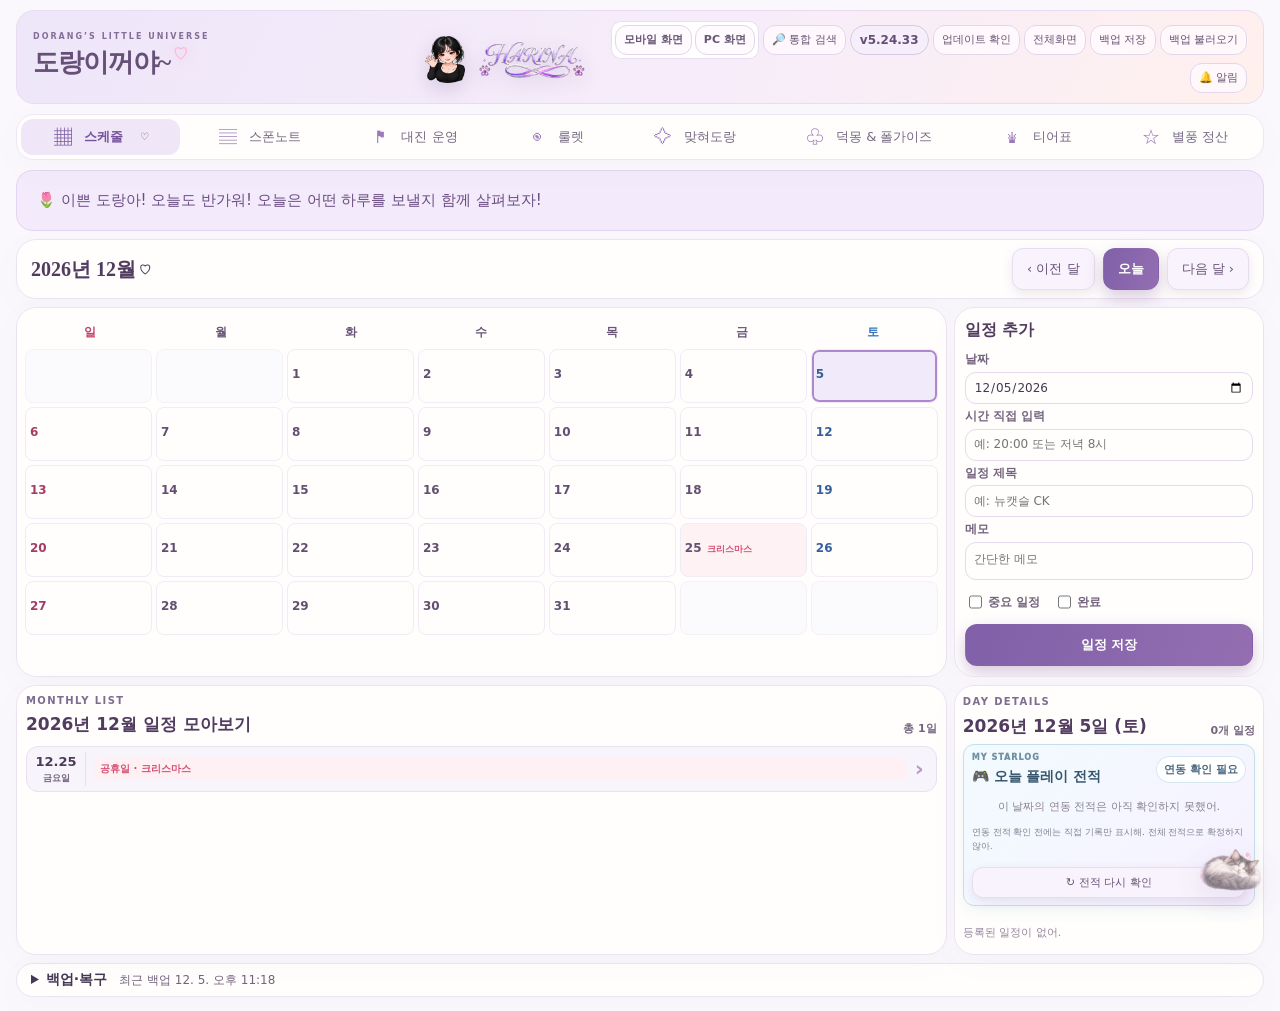
==== commit 27015ed8: "Unify linked and local matches in the existing record list" ====
--- a/index.html
+++ b/index.html
@@ -1,8 +1,8 @@
 <!doctype html><html lang="ko"><head><meta charset="utf-8"><meta name="viewport" content="width=device-width,initial-scale=1"><meta http-equiv="Cache-Control" content="no-cache, no-store, must-revalidate"><meta http-equiv="Pragma" content="no-cache"><meta http-equiv="Expires" content="0"><title>도랑이꺼야~</title>
-<script src="./screen-mode.js?v=5.24.32"></script>
-<style>:root{--bg:#080b14;--panel:#121728;--line:#29324d;--text:#f4f6ff;--muted:#929bb8;--purple:#8067ff;--green:#45d6a0}*{box-sizing:border-box}body{margin:0;background:radial-gradient(circle at 20% -10%,#24204d 0,transparent 35%),var(--bg);color:var(--text);font-family:Pretendard,"Noto Sans KR",Arial,sans-serif}button,input,select{font:inherit}button{cursor:pointer;border:1px solid transparent;border-radius:10px;padding:11px 15px;color:var(--text);background:#242c44;font-weight:750}button:hover{filter:brightness(1.12)}main{width:min(1440px,100%);margin:auto;padding:34px 28px 60px}.head{display:flex;justify-content:space-between;gap:24px;align-items:flex-end;margin-bottom:24px}.eyebrow{margin:0 0 8px;color:#a895ff;font-size:12px;font-weight:800;letter-spacing:.18em}h1,h2,p{margin-top:0}h1{margin-bottom:8px;font-size:clamp(30px,4vw,50px);letter-spacing:-.05em}h2{margin-bottom:0}.sub,.empty{color:var(--muted)}.actions{display:flex;flex-wrap:wrap;gap:8px}.primary{background:linear-gradient(135deg,var(--purple),#6750d8)}.secondary{border-color:var(--line);background:#121728}.danger{color:#ff9bac;border-color:#5a2b3b;background:#25121a}.panel{border:1px solid var(--line);border-radius:18px;background:linear-gradient(145deg,#151b2e,#101523);box-shadow:0 16px 40px #0004}.settings{display:grid;grid-template-columns:1.2fr .7fr 2fr;gap:16px;padding:18px;margin-bottom:18px}label{display:grid;gap:7px;color:var(--muted);font-size:12px;font-weight:750}input,select{width:100%;border:1px solid #303a59;border-radius:10px;padding:11px 12px;outline:none;background:#0c101d;color:var(--text)}input:focus,select:focus{border-color:var(--purple)}.note{display:flex;align-items:center;gap:12px;border-left:1px solid var(--line);padding-left:18px;color:var(--muted);font-size:13px}.note b{flex:none;color:#fff;border:1px solid #604dce;border-radius:8px;padding:6px 9px;background:#282052}.teams{display:grid;grid-template-columns:1fr 1fr;gap:18px}.team{padding:18px}.team-name{margin-bottom:14px;padding:5px 0 12px;border-width:0 0 1px;border-radius:0;background:transparent;font-size:24px;font-weight:850}.player-form{display:grid;grid-template-columns:1.5fr .7fr 1fr auto;gap:8px}.roster{display:grid;gap:7px;margin-top:14px}.empty{text-align:center;font-size:13px}.player{display:grid;grid-template-columns:34px 1fr 1fr 34px;align-items:center;gap:8px;padding:7px;border-radius:10px;background:#0d1220}.player span:nth-child(3){color:var(--muted);font-size:13px}.chip{display:grid;place-items:center;width:28px;height:28px;border-radius:8px;font-weight:900;font-size:12px}.P{background:#325ecb}.T{background:#cb5545}.Z{background:#7a3ec9}.R{background:#3a9c7b}.x{padding:2px;background:transparent;color:var(--muted);font-size:22px}.score{display:grid;grid-template-columns:1fr auto 1fr;align-items:center;padding:22px 30px;margin-top:24px;border-color:#4d447f;background:linear-gradient(110deg,#181938,#111527 50%,#241631)}.score>div:not(.score-label){display:flex;align-items:center;justify-content:flex-end;gap:22px;font-size:22px;font-weight:800}.score>div:last-child{justify-content:flex-start}.score strong{font-size:42px}.score-label{padding:0 34px;color:var(--muted);font-size:11px;letter-spacing:.2em}.section-title{display:flex;justify-content:space-between;align-items:end;margin:28px 0 14px}.matches{display:grid;gap:10px}.match{display:grid;grid-template-columns:58px 120px minmax(230px,1fr) 38px minmax(230px,1fr) 28px;align-items:center;gap:12px;padding:12px 14px}.match.done{border-color:#3b755f}.num{font-size:28px;font-weight:900}.map input{padding:9px}.fighter{display:grid;grid-template-columns:1.4fr 1fr 68px;gap:7px;padding:5px;border:1px solid transparent;border-radius:12px}.fighter.win{border-color:#3fc08f;background:#173a30}.fighter button{padding:8px;font-size:12px}.fighter.win button{background:var(--green);color:#071b14}.vs{text-align:center;color:var(--muted);font-size:11px;font-weight:900}.blank{display:grid;place-items:center;gap:7px;padding:45px}footer{padding-top:30px;color:#68728f;text-align:center;font-size:12px}@media(max-width:960px){.head{align-items:flex-start;flex-direction:column}.settings{grid-template-columns:1fr 1fr}.note{grid-column:1/-1;border-left:0;border-top:1px solid var(--line);padding:14px 0 0}.teams{grid-template-columns:1fr}.match{position:relative;grid-template-columns:50px 1fr 28px}.map{grid-column:2}.fighter,.vs{grid-column:1/-1}.match>.x{position:absolute;right:16px}}@media(max-width:600px){main{padding:22px 14px 45px}.settings{grid-template-columns:1fr}.note{grid-column:auto}.player-form{grid-template-columns:1fr 1fr}.player-form input:first-child{grid-column:1/-1}.score{padding:16px}.score>div:not(.score-label){gap:10px;font-size:15px}.score strong{font-size:32px}.score-label{padding:0 10px}.fighter{grid-template-columns:1fr 1fr}.fighter button{grid-column:1/-1}}</style><link rel="stylesheet" href="./broadcast-readable.css?v=5.24.32"></head><body><main id="app"></main>
-<script async src="./schedule-play-records.js?v=5.24.32" onload="window.__appBootReady&&window.dispatchEvent(new Event('dorang:schedule-play-updated'))"></script>
-<script async src="./spawn-schedule-stats.js?v=5.24.32" onload="window.__appBootReady&&typeof render==='function'&&render()"></script>
+<script src="./screen-mode.js?v=5.24.33"></script>
+<style>:root{--bg:#080b14;--panel:#121728;--line:#29324d;--text:#f4f6ff;--muted:#929bb8;--purple:#8067ff;--green:#45d6a0}*{box-sizing:border-box}body{margin:0;background:radial-gradient(circle at 20% -10%,#24204d 0,transparent 35%),var(--bg);color:var(--text);font-family:Pretendard,"Noto Sans KR",Arial,sans-serif}button,input,select{font:inherit}button{cursor:pointer;border:1px solid transparent;border-radius:10px;padding:11px 15px;color:var(--text);background:#242c44;font-weight:750}button:hover{filter:brightness(1.12)}main{width:min(1440px,100%);margin:auto;padding:34px 28px 60px}.head{display:flex;justify-content:space-between;gap:24px;align-items:flex-end;margin-bottom:24px}.eyebrow{margin:0 0 8px;color:#a895ff;font-size:12px;font-weight:800;letter-spacing:.18em}h1,h2,p{margin-top:0}h1{margin-bottom:8px;font-size:clamp(30px,4vw,50px);letter-spacing:-.05em}h2{margin-bottom:0}.sub,.empty{color:var(--muted)}.actions{display:flex;flex-wrap:wrap;gap:8px}.primary{background:linear-gradient(135deg,var(--purple),#6750d8)}.secondary{border-color:var(--line);background:#121728}.danger{color:#ff9bac;border-color:#5a2b3b;background:#25121a}.panel{border:1px solid var(--line);border-radius:18px;background:linear-gradient(145deg,#151b2e,#101523);box-shadow:0 16px 40px #0004}.settings{display:grid;grid-template-columns:1.2fr .7fr 2fr;gap:16px;padding:18px;margin-bottom:18px}label{display:grid;gap:7px;color:var(--muted);font-size:12px;font-weight:750}input,select{width:100%;border:1px solid #303a59;border-radius:10px;padding:11px 12px;outline:none;background:#0c101d;color:var(--text)}input:focus,select:focus{border-color:var(--purple)}.note{display:flex;align-items:center;gap:12px;border-left:1px solid var(--line);padding-left:18px;color:var(--muted);font-size:13px}.note b{flex:none;color:#fff;border:1px solid #604dce;border-radius:8px;padding:6px 9px;background:#282052}.teams{display:grid;grid-template-columns:1fr 1fr;gap:18px}.team{padding:18px}.team-name{margin-bottom:14px;padding:5px 0 12px;border-width:0 0 1px;border-radius:0;background:transparent;font-size:24px;font-weight:850}.player-form{display:grid;grid-template-columns:1.5fr .7fr 1fr auto;gap:8px}.roster{display:grid;gap:7px;margin-top:14px}.empty{text-align:center;font-size:13px}.player{display:grid;grid-template-columns:34px 1fr 1fr 34px;align-items:center;gap:8px;padding:7px;border-radius:10px;background:#0d1220}.player span:nth-child(3){color:var(--muted);font-size:13px}.chip{display:grid;place-items:center;width:28px;height:28px;border-radius:8px;font-weight:900;font-size:12px}.P{background:#325ecb}.T{background:#cb5545}.Z{background:#7a3ec9}.R{background:#3a9c7b}.x{padding:2px;background:transparent;color:var(--muted);font-size:22px}.score{display:grid;grid-template-columns:1fr auto 1fr;align-items:center;padding:22px 30px;margin-top:24px;border-color:#4d447f;background:linear-gradient(110deg,#181938,#111527 50%,#241631)}.score>div:not(.score-label){display:flex;align-items:center;justify-content:flex-end;gap:22px;font-size:22px;font-weight:800}.score>div:last-child{justify-content:flex-start}.score strong{font-size:42px}.score-label{padding:0 34px;color:var(--muted);font-size:11px;letter-spacing:.2em}.section-title{display:flex;justify-content:space-between;align-items:end;margin:28px 0 14px}.matches{display:grid;gap:10px}.match{display:grid;grid-template-columns:58px 120px minmax(230px,1fr) 38px minmax(230px,1fr) 28px;align-items:center;gap:12px;padding:12px 14px}.match.done{border-color:#3b755f}.num{font-size:28px;font-weight:900}.map input{padding:9px}.fighter{display:grid;grid-template-columns:1.4fr 1fr 68px;gap:7px;padding:5px;border:1px solid transparent;border-radius:12px}.fighter.win{border-color:#3fc08f;background:#173a30}.fighter button{padding:8px;font-size:12px}.fighter.win button{background:var(--green);color:#071b14}.vs{text-align:center;color:var(--muted);font-size:11px;font-weight:900}.blank{display:grid;place-items:center;gap:7px;padding:45px}footer{padding-top:30px;color:#68728f;text-align:center;font-size:12px}@media(max-width:960px){.head{align-items:flex-start;flex-direction:column}.settings{grid-template-columns:1fr 1fr}.note{grid-column:1/-1;border-left:0;border-top:1px solid var(--line);padding:14px 0 0}.teams{grid-template-columns:1fr}.match{position:relative;grid-template-columns:50px 1fr 28px}.map{grid-column:2}.fighter,.vs{grid-column:1/-1}.match>.x{position:absolute;right:16px}}@media(max-width:600px){main{padding:22px 14px 45px}.settings{grid-template-columns:1fr}.note{grid-column:auto}.player-form{grid-template-columns:1fr 1fr}.player-form input:first-child{grid-column:1/-1}.score{padding:16px}.score>div:not(.score-label){gap:10px;font-size:15px}.score strong{font-size:32px}.score-label{padding:0 10px}.fighter{grid-template-columns:1fr 1fr}.fighter button{grid-column:1/-1}}</style><link rel="stylesheet" href="./broadcast-readable.css?v=5.24.33"></head><body><main id="app"></main>
+<script async src="./schedule-play-records.js?v=5.24.33" onload="window.__appBootReady&&window.dispatchEvent(new Event('dorang:schedule-play-updated'))"></script>
+<script async src="./spawn-schedule-stats.js?v=5.24.33" onload="window.__appBootReady&&typeof render==='function'&&render()"></script>
 <script>
 document.head.insertAdjacentHTML('beforeend',`<style>.funding-title{display:flex;align-items:end;justify-content:space-between;margin:14px 0 7px;padding-top:12px;border-top:1px solid var(--line)}.funding-title h3{margin:0}.funding-title span{color:var(--muted);font-size:11px}.funding-teams{display:grid;grid-template-columns:1fr 1fr;gap:10px}.funding-teams>div{padding:10px;border:1px solid var(--line);border-radius:12px;background:#0c101d}.funding-teams h3{margin:0 0 7px;font-size:15px}.funding-teams label{display:grid;grid-template-columns:1fr 120px;align-items:center;gap:8px;margin-top:4px}.funding-teams label span{color:var(--text);font-size:12px}.funding-teams small{color:var(--muted)}.funding-teams input{padding:6px 8px}@media(min-width:961px){.funding-teams>div{display:grid;grid-template-columns:repeat(2,minmax(0,1fr));gap:4px 10px}.funding-teams h3{grid-column:1/-1}.funding-teams label{grid-template-columns:1fr 95px;margin:0}}@media(max-width:650px){.funding-teams{grid-template-columns:1fr}}.native-tier-player{grid-template-columns:34px 25px minmax(0,1fr) auto!important;min-height:42px!important;padding:4px 7px!important}.native-avatar-link{width:32px;height:32px;border-radius:50%;overflow:hidden;display:grid;place-items:center;text-decoration:none;background:#eee5f4;border:2px solid rgba(154,123,213,.25)}.native-avatar{width:100%;height:100%;object-fit:cover;display:block}.native-avatar-fallback{width:100%;height:100%;display:grid;place-items:center;text-align:center;overflow-wrap:anywhere;font-size:9px;line-height:1.1;font-weight:900;color:#70568b}html body .native-tier-panel .native-tier-player,html[data-season-theme] body:not(.broadcast-only) .native-tier-panel .native-tier-player{background:#fff!important;color:#2f2638!important;grid-template-columns:32px 25px minmax(0,1fr) max-content!important;column-gap:5px!important;align-items:center!important}html body .native-tier-player>.native-live{grid-column:4!important;grid-row:1!important;justify-self:end!important;align-self:center!important;white-space:nowrap!important}html body .native-tier-player>strong,html[data-season-theme] body:not(.broadcast-only) .native-tier-player>strong{color:#2f2638!important;grid-column:3;grid-row:1;min-width:0;overflow:hidden!important;text-overflow:ellipsis!important;white-space:nowrap!important}.native-tier-player strong{font-size:14px!important;color:#2f2638!important}.native-live{font-size:11px!important;padding:5px 7px!important;color:#fff!important;background:#e64971!important;border-radius:8px;box-shadow:0 2px 7px rgba(230,73,113,.28)}@media(max-width:420px){.native-tier-players{grid-template-columns:minmax(0,1fr)!important}}
 </style>`);
@@ -13,7 +13,7 @@
 document.head.insertAdjacentHTML('beforeend',`<style>@media(min-width:961px){main{width:min(1800px,100%);padding:14px 18px 24px}.head{align-items:center;margin-bottom:10px}.head h1{font-size:30px;margin-bottom:2px}.head .eyebrow{margin-bottom:2px;font-size:9px}.sub{font-size:12px}.actions{gap:5px}.actions button,button{padding:7px 10px;border-radius:8px;font-size:12px}.settings{grid-template-columns:1.1fr .55fr 1.7fr;padding:9px 12px;margin-bottom:9px;gap:9px}.settings label{gap:3px}.settings input,.settings select{padding:7px 9px}.note{font-size:11px}.teams{gap:9px}.team{padding:9px 11px}.team-name{font-size:18px;margin-bottom:7px;padding:2px 0 6px}.player-form{gap:5px}.player-form input,.player-form select{padding:7px 8px;font-size:12px}.roster{grid-template-columns:repeat(2,minmax(0,1fr));gap:4px;margin-top:7px}.player{grid-template-columns:28px 1fr 1.25fr 24px;min-height:32px;padding:2px 5px;font-size:12px}.chip{width:23px;height:23px;font-size:10px}.player .x{font-size:17px}.score{margin-top:9px;padding:7px 20px}.score>div:not(.score-label){font-size:15px;gap:12px}.score strong{font-size:27px}.section-title{margin:10px 0 7px}.section-title h2{font-size:21px}.section-title .eyebrow{font-size:9px}.set-block{margin-bottom:9px;padding:8px 10px;border-radius:13px}.set-head{gap:10px;margin-bottom:5px}.set-head .eyebrow{margin-bottom:1px;font-size:8px}.set-head h3{font-size:16px}.set-controls label{min-width:90px}.set-controls select{padding:5px 7px}.set-score{padding:4px 10px}.set-score strong{font-size:18px}.matches{gap:4px}.match{grid-template-columns:38px 100px minmax(220px,1fr) 28px minmax(220px,1fr) 18px;gap:6px;padding:4px 7px;border-radius:10px}.num{font-size:18px}.map input,.fighter select{padding:6px 7px;font-size:11px}.fighter{grid-template-columns:1.4fr .85fr 55px;gap:4px;padding:2px}.fighter button{padding:6px 4px;font-size:10px}footer{padding-top:8px;font-size:10px}.winner-settings{padding-top:7px}.winner-settings select{padding:6px}}</style>`);
 document.head.insertAdjacentHTML('beforeend',`<style>.settlement{margin-top:14px;padding:16px}.settle-title{display:flex;align-items:end;justify-content:space-between;margin-bottom:12px}.settle-title h2{font-size:22px}.settle-title>span{color:var(--muted);font-size:12px}.settle-form{display:grid;grid-template-columns:1.3fr repeat(5,1fr);gap:8px}.settle-summary{display:grid;grid-template-columns:.8fr 1.1fr 1.1fr;gap:8px;margin-top:12px}.settle-summary>div{display:grid;gap:3px;padding:10px 12px;border:1px solid var(--line);border-radius:12px;background:#0c101d}.settle-summary span,.settle-summary small,.settle-detail{color:var(--muted);font-size:11px}.settle-summary strong{font-size:20px}.settle-summary .win-pay{border-color:#3fc08f;background:#173a30}.settle-empty{margin-top:12px;padding:18px;text-align:center;color:var(--muted);border:1px dashed var(--line);border-radius:12px}.settle-detail{margin:7px 2px 0}@media(min-width:961px){.settlement{padding:9px 11px}.settle-title{margin-bottom:7px}.settle-form input,.settle-form select{padding:6px 7px;font-size:11px}.settle-summary{margin-top:7px}.settle-summary>div{padding:6px 9px}.settle-summary strong{font-size:16px}}@media(max-width:960px){.settle-form{grid-template-columns:repeat(2,1fr)}.settle-summary{grid-template-columns:1fr}}@media(max-width:520px){.settle-form{grid-template-columns:1fr}}.settle-mode-rules{display:grid;gap:5px;margin:8px 0 10px;padding:9px 11px;border:1px solid var(--line);border-radius:10px;background:#faf7fc}.settle-mode-rules p{margin:0;padding:5px 8px;border-radius:7px;color:#55485e;font-size:12px;font-weight:800}.settle-mode-rules p.active{background:#eadcf5;color:#4f3265;box-shadow:inset 3px 0 #a87bd0}
 </style>`);
-const APP_VERSION='5.24.32',KEY='star-match-manager-v1',races={P:'프로토스',T:'테란',Z:'저그',R:'랜덤'},tiers=['갓','킹','잭','조커','스페이드','0티어','1티어','2티어','3티어','4티어','5티어','6티어','7티어','8티어','유스'],defaultRoulette=()=>({type:'map',maps:'투혼\n폴리포이드\n실피드\n라데온',playerId:'',result:'',note:'',history:[],angle:0}),fresh=()=>({title:'오늘의 CK',mode:'CK',teamA:'A팀',teamB:'B팀',playersA:[],playersB:[],matches:[],setGames:[1],setModes:['normal'],aces:[],winnerEnd:'elimination',winnerFixed:7,activeTab:'schedule',roulette:defaultRoulette(),settlement:{mode:'main',mainFunding:0,entryPerPerson:0,winRatio:6,loseRatio:4,winner:'',playerFunding:{}}});let s;try{s=JSON.parse(localStorage.getItem(KEY))||fresh()}catch{s=fresh()}s.setGames=s.setGames||[Math.max(1,s.matches?.length||1)];s.matches=(s.matches||[]).map(m=>({...m,set:m.set||1}));s.aces=s.aces||[];s.winnerEnd=s.winnerEnd||'elimination';s.winnerFixed=s.winnerFixed||7;s.activeTab=s.activeTab||'schedule';let legacyWinner=s.mode==='위너스';s.setModes=s.setModes||s.setGames.map(()=>legacyWinner?'winners':'normal');while(s.setModes.length<s.setGames.length)s.setModes.push('normal');if(legacyWinner)s.mode='CK';s.roulette={...defaultRoulette(),...(s.roulette||{})};s.roulette.history=s.roulette.history||[];s.settlement={mode:'main',mainFunding:0,entryPerPerson:0,winRatio:6,loseRatio:4,winner:'',playerFunding:{},...(s.settlement||{})};s.settlement.playerFunding=s.settlement.playerFunding||{};const id=()=>Math.random().toString(36).slice(2,10),esc=v=>String(v??'').replace(/[&<>"']/g,c=>({'&':'&amp;','<':'&lt;','>':'&gt;','"':'&quot;',"'":'&#39;'}[c])),raceOpts=v=>Object.entries(races).map(([k,n])=>`<option value="${k}" ${k===v?'selected':''}>${n}</option>`).join(''),subRaceOpts=v=>'<option value="">부종 선택</option>'+['P','T','Z'].map(k=>`<option value="${k}" ${k===v?'selected':''}>${races[k]}</option>`).join(''),tierOpts=v=>'<option value="">티어 선택</option>'+tiers.map(t=>`<option value="${t}" ${t===v?'selected':''}>${t}</option>`).join(''),random=()=>['랜능크','빨무'].includes(s.mode),newMatch=set=>({id:id(),set,map:'',a:'',b:'',raceA:random()?'R':'P',raceB:random()?'R':'P',winner:''}),syncSets=()=>{s.setGames=s.setGames.map((count,i)=>['winners','losers'].includes(s.setModes[i])?(s.winnerEnd==='elimination'?Math.max(1,s.playersA.length+s.playersB.length-1):s.winnerFixed):count);s.setGames.forEach((count,i)=>{let set=i+1,ms=s.matches.filter(m=>m.set===set);while(ms.length<count){let m=newMatch(set);s.matches.push(m);ms.push(m)}if(ms.length>count){let remove=new Set(ms.slice(count).map(m=>m.id));s.matches=s.matches.filter(m=>!remove.has(m.id))}})},setResult=setNo=>{let ms=s.matches.filter(m=>m.set===setNo),a=ms.filter(m=>m.winner==='A').length,b=ms.filter(m=>m.winner==='B').length;if(['winners','losers'].includes(s.setModes[setNo-1])&&s.winnerEnd==='elimination'){let special=s.setModes[setNo-1],outA=new Set(ms.filter(m=>m.winner===(special==='winners'?'B':'A')).map(m=>m.a).filter(Boolean)),outB=new Set(ms.filter(m=>m.winner===(special==='winners'?'A':'B')).map(m=>m.b).filter(Boolean));if(s.playersA.length&&outA.size>=s.playersA.length)return{a,b,winner:special==='winners'?'B':'A',done:true};if(s.playersB.length&&outB.size>=s.playersB.length)return{a,b,winner:special==='winners'?'A':'B',done:true};return{a,b,winner:'',done:false}}let done=ms.length===s.setGames[setNo-1]&&ms.every(m=>m.winner),winner=done&&a!==b?(a>b?'A':'B'):'';return{a,b,winner,done}},save=()=>{syncSets();localStorage.setItem(KEY,JSON.stringify(s));window.dispatchEvent(new CustomEvent('dorang:data-changed'));render()},players=()=>[...s.playersA,...s.playersB];syncSets();s.teamA='도랑팀';s.teamB='너거팀';
+const APP_VERSION='5.24.33',KEY='star-match-manager-v1',races={P:'프로토스',T:'테란',Z:'저그',R:'랜덤'},tiers=['갓','킹','잭','조커','스페이드','0티어','1티어','2티어','3티어','4티어','5티어','6티어','7티어','8티어','유스'],defaultRoulette=()=>({type:'map',maps:'투혼\n폴리포이드\n실피드\n라데온',playerId:'',result:'',note:'',history:[],angle:0}),fresh=()=>({title:'오늘의 CK',mode:'CK',teamA:'A팀',teamB:'B팀',playersA:[],playersB:[],matches:[],setGames:[1],setModes:['normal'],aces:[],winnerEnd:'elimination',winnerFixed:7,activeTab:'schedule',roulette:defaultRoulette(),settlement:{mode:'main',mainFunding:0,entryPerPerson:0,winRatio:6,loseRatio:4,winner:'',playerFunding:{}}});let s;try{s=JSON.parse(localStorage.getItem(KEY))||fresh()}catch{s=fresh()}s.setGames=s.setGames||[Math.max(1,s.matches?.length||1)];s.matches=(s.matches||[]).map(m=>({...m,set:m.set||1}));s.aces=s.aces||[];s.winnerEnd=s.winnerEnd||'elimination';s.winnerFixed=s.winnerFixed||7;s.activeTab=s.activeTab||'schedule';let legacyWinner=s.mode==='위너스';s.setModes=s.setModes||s.setGames.map(()=>legacyWinner?'winners':'normal');while(s.setModes.length<s.setGames.length)s.setModes.push('normal');if(legacyWinner)s.mode='CK';s.roulette={...defaultRoulette(),...(s.roulette||{})};s.roulette.history=s.roulette.history||[];s.settlement={mode:'main',mainFunding:0,entryPerPerson:0,winRatio:6,loseRatio:4,winner:'',playerFunding:{},...(s.settlement||{})};s.settlement.playerFunding=s.settlement.playerFunding||{};const id=()=>Math.random().toString(36).slice(2,10),esc=v=>String(v??'').replace(/[&<>"']/g,c=>({'&':'&amp;','<':'&lt;','>':'&gt;','"':'&quot;',"'":'&#39;'}[c])),raceOpts=v=>Object.entries(races).map(([k,n])=>`<option value="${k}" ${k===v?'selected':''}>${n}</option>`).join(''),subRaceOpts=v=>'<option value="">부종 선택</option>'+['P','T','Z'].map(k=>`<option value="${k}" ${k===v?'selected':''}>${races[k]}</option>`).join(''),tierOpts=v=>'<option value="">티어 선택</option>'+tiers.map(t=>`<option value="${t}" ${t===v?'selected':''}>${t}</option>`).join(''),random=()=>['랜능크','빨무'].includes(s.mode),newMatch=set=>({id:id(),set,map:'',a:'',b:'',raceA:random()?'R':'P',raceB:random()?'R':'P',winner:''}),syncSets=()=>{s.setGames=s.setGames.map((count,i)=>['winners','losers'].includes(s.setModes[i])?(s.winnerEnd==='elimination'?Math.max(1,s.playersA.length+s.playersB.length-1):s.winnerFixed):count);s.setGames.forEach((count,i)=>{let set=i+1,ms=s.matches.filter(m=>m.set===set);while(ms.length<count){let m=newMatch(set);s.matches.push(m);ms.push(m)}if(ms.length>count){let remove=new Set(ms.slice(count).map(m=>m.id));s.matches=s.matches.filter(m=>!remove.has(m.id))}})},setResult=setNo=>{let ms=s.matches.filter(m=>m.set===setNo),a=ms.filter(m=>m.winner==='A').length,b=ms.filter(m=>m.winner==='B').length;if(['winners','losers'].includes(s.setModes[setNo-1])&&s.winnerEnd==='elimination'){let special=s.setModes[setNo-1],outA=new Set(ms.filter(m=>m.winner===(special==='winners'?'B':'A')).map(m=>m.a).filter(Boolean)),outB=new Set(ms.filter(m=>m.winner===(special==='winners'?'A':'B')).map(m=>m.b).filter(Boolean));if(s.playersA.length&&outA.size>=s.playersA.length)return{a,b,winner:special==='winners'?'B':'A',done:true};if(s.playersB.length&&outB.size>=s.playersB.length)return{a,b,winner:special==='winners'?'A':'B',done:true};return{a,b,winner:'',done:false}}let done=ms.length===s.setGames[setNo-1]&&ms.every(m=>m.winner),winner=done&&a!==b?(a>b?'A':'B'):'';return{a,b,winner,done}},save=()=>{syncSets();localStorage.setItem(KEY,JSON.stringify(s));window.dispatchEvent(new CustomEvent('dorang:data-changed'));render()},players=()=>[...s.playersA,...s.playersB];syncSets();s.teamA='도랑팀';s.teamB='너거팀';
 if(new URLSearchParams(location.search).get('broadcast')!=='1')s.activeTab='schedule';
 function playerPanel(side){let ps=s['players'+side],team=s['team'+side];return `<section class="panel team"><div class="team-name">${esc(team)}</div><div class="player-form"><input id="name${side}" data-auto-player="${side}" placeholder="선수 이름"><select id="tier${side}">${tierOpts('')}</select><select id="race${side}">${raceOpts('P')}</select><select id="subrace${side}">${subRaceOpts('')}</select><button class="primary" data-act="add-player" data-side="${side}">선수 추가</button></div><div class="roster">${ps.length?ps.map(p=>`<div class="player"><span class="chip ${p.race}">${p.race}</span><strong>${esc(p.name)}</strong><span>${esc(p.tier||'티어 미입력')} · 본 ${p.race}${p.subrace?' / 부 '+p.subrace:''}</span><button class="x" data-act="del-player" data-side="${side}" data-id="${p.id}">×</button></div>`).join(''):'<p class="empty">등록된 선수가 없어</p>'}</div></section>`}
 function matchRow(m,i,ace=false){let earlier=ace?[]:s.matches.filter(x=>x.set===m.set).slice(0,i),format=s.setModes[m.set-1]||'normal',special=['winners','losers'].includes(format),outA=new Set(earlier.filter(x=>x.winner===(format==='winners'?'B':'A')).map(x=>x.a)),outB=new Set(earlier.filter(x=>x.winner===(format==='winners'?'A':'B')).map(x=>x.b)),pa=s.playersA.map(p=>`<option value="${p.id}" ${p.id===m.a?'selected':''} ${special&&outA.has(p.id)&&p.id!==m.a?'disabled':''}>${esc(p.name)}${p.tier?' · '+esc(p.tier):''}${special&&outA.has(p.id)?format==='losers'?' · 통과':' · 탈락':''}</option>`).join(''),pb=s.playersB.map(p=>`<option value="${p.id}" ${p.id===m.b?'selected':''} ${special&&outB.has(p.id)&&p.id!==m.b?'disabled':''}>${esc(p.name)}${p.tier?' · '+esc(p.tier):''}${special&&outB.has(p.id)?format==='losers'?' · 통과':' · 탈락':''}</option>`).join('');return `<article class="match panel ${m.winner?'done':''} ${!ace&&format==='normal'&&s.setGames[m.set-1]>=3&&i===s.setGames[m.set-1]-1?'ace-match':''}" data-id="${m.id}" data-ace="${ace}"><div class="num">${ace||(!ace&&format==='normal'&&s.setGames[m.set-1]>=3&&i===s.setGames[m.set-1]-1)?'ACE':i+1}</div><div class="map"><input data-field="map" placeholder="맵 이름" value="${esc(m.map)}"></div><div class="fighter ${m.winner==='A'?'win':''}"><select data-field="a"><option value="">${esc(s.teamA)} 선수 선택</option>${pa}</select><select data-field="raceA">${raceOpts(m.raceA)}</select><button data-act="winner" data-side="A">${m.winner==='A'?'승리 ✓':'승리'}</button></div><span class="vs">VS</span><div class="fighter ${m.winner==='B'?'win':''}"><select data-field="b"><option value="">${esc(s.teamB)} 선수 선택</option>${pb}</select><select data-field="raceB">${raceOpts(m.raceB)}</select><button data-act="winner" data-side="B">${m.winner==='B'?'승리 ✓':'승리'}</button></div>${ace?'<button class="x" data-act="del-ace">×</button>':'<span></span>'}</article>`}
@@ -630,10 +630,10 @@
   if(isBroadcast)return;
   const head=document.querySelector('.head');
   if(head&&!head.querySelector('.dorang-header-character')){
-    head.querySelector(':scope > div:first-child')?.insertAdjacentHTML('beforeend','<img class="dorang-header-character" src="./dorang-header-character.webp?v=5.24.32" width="254" height="300" decoding="async" fetchpriority="low" alt="" aria-hidden="true">');
+    head.querySelector(':scope > div:first-child')?.insertAdjacentHTML('beforeend','<img class="dorang-header-character" src="./dorang-header-character.webp?v=5.24.33" width="254" height="300" decoding="async" fetchpriority="low" alt="" aria-hidden="true">');
   }
   if(!matchMedia('(max-width:520px)').matches&&!document.querySelector('.dorang-sleeping-cat')){
-    document.body.insertAdjacentHTML('beforeend','<img class="dorang-sleeping-cat" src="./dorang-sleeping-cat.webp?v=5.24.32" width="380" height="253" loading="lazy" decoding="async" fetchpriority="low" alt="" aria-hidden="true">');
+    document.body.insertAdjacentHTML('beforeend','<img class="dorang-sleeping-cat" src="./dorang-sleeping-cat.webp?v=5.24.33" width="380" height="253" loading="lazy" decoding="async" fetchpriority="low" alt="" aria-hidden="true">');
   }
 }
 new MutationObserver(placeSiteDecorations).observe(document.querySelector('#app'),{childList:true,subtree:true});
@@ -901,7 +901,7 @@
   }
   renderWithExternalApps();
   const pageHeader=document.querySelector('.head'),headerActions=pageHeader?.querySelector('.actions');
-  if(headerActions&&!pageHeader.querySelector('.harina-signature'))headerActions.insertAdjacentHTML('beforebegin','<div class="harina-signature"><img src="./harina-signature.webp?v=5.24.32" alt="HARINA" width="680" height="371" decoding="async" fetchpriority="low"></div>');
+  if(headerActions&&!pageHeader.querySelector('.harina-signature'))headerActions.insertAdjacentHTML('beforebegin','<div class="harina-signature"><img src="./harina-signature.webp?v=5.24.33" alt="HARINA" width="680" height="371" decoding="async" fetchpriority="low"></div>');
   const nav=document.querySelector('.app-tabs'),footer=document.querySelector('#app>footer');
   if(nav&&!nav.querySelector('[data-tab="prediction"]')){
     const ladderTab=nav.querySelector('[data-tab="roulette"]');
@@ -945,7 +945,7 @@
 
 render();
 </script>
-<script src="./duck-scoreboard.js?v=5.24.32"></script>
+<script src="./duck-scoreboard.js?v=5.24.33"></script>
 <script id="party-ranking-image-export">
 (()=>{
   const rankPartyPlayers=()=>{
@@ -1129,7 +1129,7 @@
 </script>
 <script id="integrated-update-manager">
 (()=>{
-const RELEASE_VERSION='5.24.32';
+const RELEASE_VERSION='5.24.33';
 const VERSION_URL='./version.json';
 const versionParts=v=>String(v||'0').split('.').map(n=>Number(n)||0);
 const newer=(a,b)=>{const x=versionParts(a),y=versionParts(b);for(let i=0;i<Math.max(x.length,y.length);i++){if((x[i]||0)!==(y[i]||0))return (x[i]||0)>(y[i]||0)}return false};
@@ -1190,16 +1190,16 @@
 })();
 </script>
 <script>window.__appBootReady=true;if(new URLSearchParams(location.search).get('broadcast')!=='1')render();</script>
-<script async src="./starlog-embed.js?v=5.24.32"></script>
-<script async src="./prediction-native.js?v=5.24.32"></script>
-
-<script async src="./integrated-backup.js?v=5.24.32"></script>
-<script async src="./notification-center.js?v=5.24.32"></script>
-<script async src="./integrated-search.js?v=5.24.32"></script>
+<script async src="./starlog-embed.js?v=5.24.33"></script>
+<script async src="./prediction-native.js?v=5.24.33"></script>
+
+<script async src="./integrated-backup.js?v=5.24.33"></script>
+<script async src="./notification-center.js?v=5.24.33"></script>
+<script async src="./integrated-search.js?v=5.24.33"></script>
 
 
 <style>
-/* v5.24.32 · Keep the complete header reachable in iPad Safari. */
+/* v5.24.33 · Keep the complete header reachable in iPad Safari. */
 #app > .head,body.app-fit-screen #app > .head{
   height:auto!important;min-height:142px!important;flex-shrink:0;
 }
@@ -1256,7 +1256,7 @@
 @media(max-width:960px),(max-height:700px){body.starlog-active .spwn-note-shell{height:80svh;min-height:400px}}
 </style>
 
-<link rel="stylesheet" href="./starlog-theme.css?v=5.24.32-tier">
-<script src="./starlog-theme.js?v=5.24.32"></script>
+<link rel="stylesheet" href="./starlog-theme.css?v=5.24.33-tier">
+<script src="./starlog-theme.js?v=5.24.33"></script>
 <link rel="stylesheet" href="./tier-board.css?v=9">
 <script src="./tier-board.js?v=12"></script>
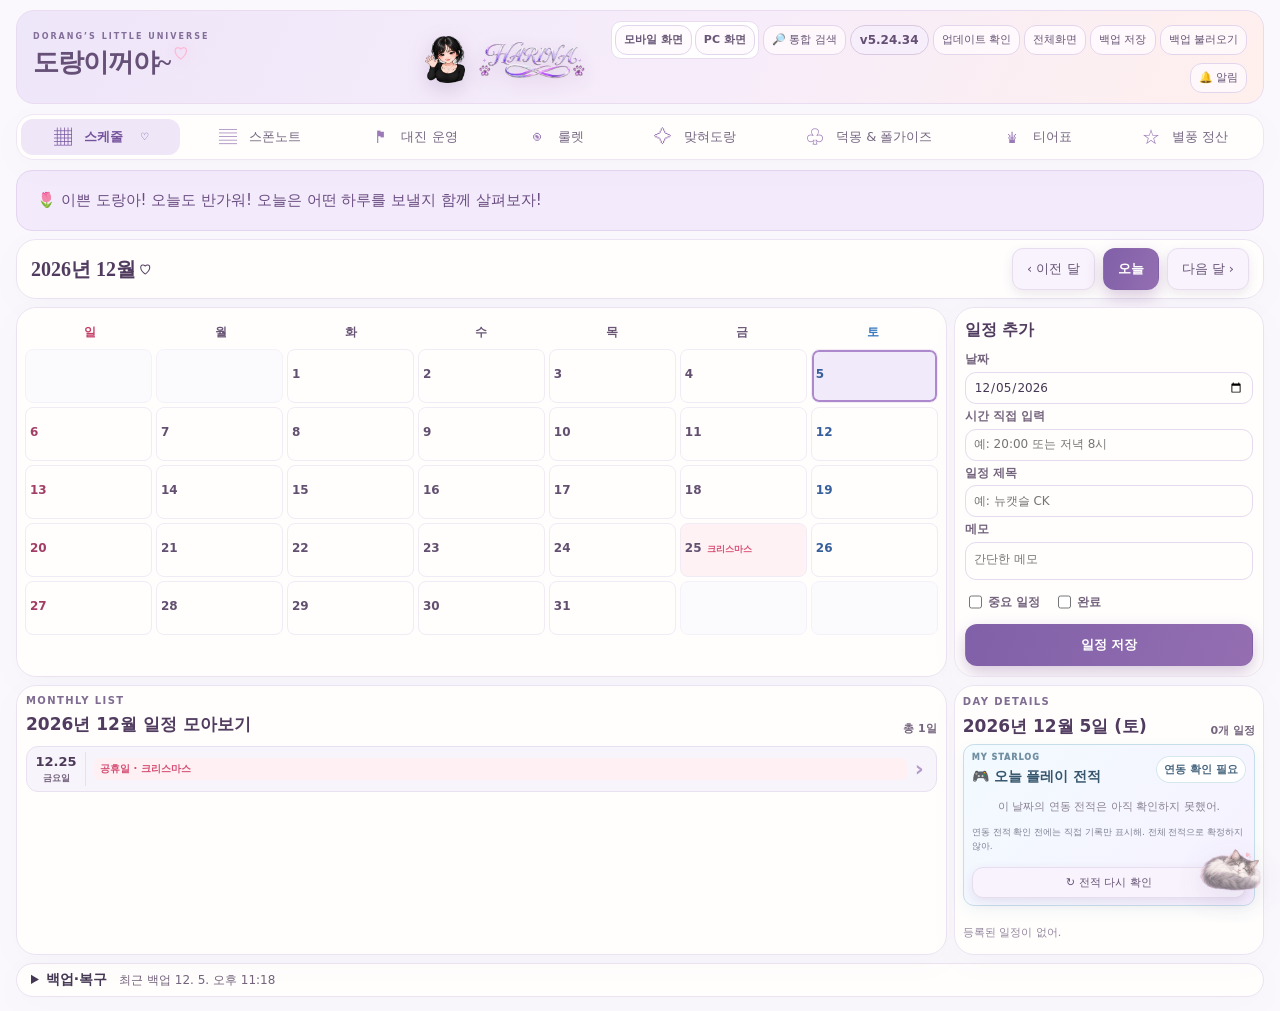
==== commit db34a675: "Add Subitna and Kim Arin as Zerg youth with verified SOOP channels" ====
--- a/index.html
+++ b/index.html
@@ -1,8 +1,8 @@
 <!doctype html><html lang="ko"><head><meta charset="utf-8"><meta name="viewport" content="width=device-width,initial-scale=1"><meta http-equiv="Cache-Control" content="no-cache, no-store, must-revalidate"><meta http-equiv="Pragma" content="no-cache"><meta http-equiv="Expires" content="0"><title>도랑이꺼야~</title>
-<script src="./screen-mode.js?v=5.24.33"></script>
-<style>:root{--bg:#080b14;--panel:#121728;--line:#29324d;--text:#f4f6ff;--muted:#929bb8;--purple:#8067ff;--green:#45d6a0}*{box-sizing:border-box}body{margin:0;background:radial-gradient(circle at 20% -10%,#24204d 0,transparent 35%),var(--bg);color:var(--text);font-family:Pretendard,"Noto Sans KR",Arial,sans-serif}button,input,select{font:inherit}button{cursor:pointer;border:1px solid transparent;border-radius:10px;padding:11px 15px;color:var(--text);background:#242c44;font-weight:750}button:hover{filter:brightness(1.12)}main{width:min(1440px,100%);margin:auto;padding:34px 28px 60px}.head{display:flex;justify-content:space-between;gap:24px;align-items:flex-end;margin-bottom:24px}.eyebrow{margin:0 0 8px;color:#a895ff;font-size:12px;font-weight:800;letter-spacing:.18em}h1,h2,p{margin-top:0}h1{margin-bottom:8px;font-size:clamp(30px,4vw,50px);letter-spacing:-.05em}h2{margin-bottom:0}.sub,.empty{color:var(--muted)}.actions{display:flex;flex-wrap:wrap;gap:8px}.primary{background:linear-gradient(135deg,var(--purple),#6750d8)}.secondary{border-color:var(--line);background:#121728}.danger{color:#ff9bac;border-color:#5a2b3b;background:#25121a}.panel{border:1px solid var(--line);border-radius:18px;background:linear-gradient(145deg,#151b2e,#101523);box-shadow:0 16px 40px #0004}.settings{display:grid;grid-template-columns:1.2fr .7fr 2fr;gap:16px;padding:18px;margin-bottom:18px}label{display:grid;gap:7px;color:var(--muted);font-size:12px;font-weight:750}input,select{width:100%;border:1px solid #303a59;border-radius:10px;padding:11px 12px;outline:none;background:#0c101d;color:var(--text)}input:focus,select:focus{border-color:var(--purple)}.note{display:flex;align-items:center;gap:12px;border-left:1px solid var(--line);padding-left:18px;color:var(--muted);font-size:13px}.note b{flex:none;color:#fff;border:1px solid #604dce;border-radius:8px;padding:6px 9px;background:#282052}.teams{display:grid;grid-template-columns:1fr 1fr;gap:18px}.team{padding:18px}.team-name{margin-bottom:14px;padding:5px 0 12px;border-width:0 0 1px;border-radius:0;background:transparent;font-size:24px;font-weight:850}.player-form{display:grid;grid-template-columns:1.5fr .7fr 1fr auto;gap:8px}.roster{display:grid;gap:7px;margin-top:14px}.empty{text-align:center;font-size:13px}.player{display:grid;grid-template-columns:34px 1fr 1fr 34px;align-items:center;gap:8px;padding:7px;border-radius:10px;background:#0d1220}.player span:nth-child(3){color:var(--muted);font-size:13px}.chip{display:grid;place-items:center;width:28px;height:28px;border-radius:8px;font-weight:900;font-size:12px}.P{background:#325ecb}.T{background:#cb5545}.Z{background:#7a3ec9}.R{background:#3a9c7b}.x{padding:2px;background:transparent;color:var(--muted);font-size:22px}.score{display:grid;grid-template-columns:1fr auto 1fr;align-items:center;padding:22px 30px;margin-top:24px;border-color:#4d447f;background:linear-gradient(110deg,#181938,#111527 50%,#241631)}.score>div:not(.score-label){display:flex;align-items:center;justify-content:flex-end;gap:22px;font-size:22px;font-weight:800}.score>div:last-child{justify-content:flex-start}.score strong{font-size:42px}.score-label{padding:0 34px;color:var(--muted);font-size:11px;letter-spacing:.2em}.section-title{display:flex;justify-content:space-between;align-items:end;margin:28px 0 14px}.matches{display:grid;gap:10px}.match{display:grid;grid-template-columns:58px 120px minmax(230px,1fr) 38px minmax(230px,1fr) 28px;align-items:center;gap:12px;padding:12px 14px}.match.done{border-color:#3b755f}.num{font-size:28px;font-weight:900}.map input{padding:9px}.fighter{display:grid;grid-template-columns:1.4fr 1fr 68px;gap:7px;padding:5px;border:1px solid transparent;border-radius:12px}.fighter.win{border-color:#3fc08f;background:#173a30}.fighter button{padding:8px;font-size:12px}.fighter.win button{background:var(--green);color:#071b14}.vs{text-align:center;color:var(--muted);font-size:11px;font-weight:900}.blank{display:grid;place-items:center;gap:7px;padding:45px}footer{padding-top:30px;color:#68728f;text-align:center;font-size:12px}@media(max-width:960px){.head{align-items:flex-start;flex-direction:column}.settings{grid-template-columns:1fr 1fr}.note{grid-column:1/-1;border-left:0;border-top:1px solid var(--line);padding:14px 0 0}.teams{grid-template-columns:1fr}.match{position:relative;grid-template-columns:50px 1fr 28px}.map{grid-column:2}.fighter,.vs{grid-column:1/-1}.match>.x{position:absolute;right:16px}}@media(max-width:600px){main{padding:22px 14px 45px}.settings{grid-template-columns:1fr}.note{grid-column:auto}.player-form{grid-template-columns:1fr 1fr}.player-form input:first-child{grid-column:1/-1}.score{padding:16px}.score>div:not(.score-label){gap:10px;font-size:15px}.score strong{font-size:32px}.score-label{padding:0 10px}.fighter{grid-template-columns:1fr 1fr}.fighter button{grid-column:1/-1}}</style><link rel="stylesheet" href="./broadcast-readable.css?v=5.24.33"></head><body><main id="app"></main>
-<script async src="./schedule-play-records.js?v=5.24.33" onload="window.__appBootReady&&window.dispatchEvent(new Event('dorang:schedule-play-updated'))"></script>
-<script async src="./spawn-schedule-stats.js?v=5.24.33" onload="window.__appBootReady&&typeof render==='function'&&render()"></script>
+<script src="./screen-mode.js?v=5.24.34"></script>
+<style>:root{--bg:#080b14;--panel:#121728;--line:#29324d;--text:#f4f6ff;--muted:#929bb8;--purple:#8067ff;--green:#45d6a0}*{box-sizing:border-box}body{margin:0;background:radial-gradient(circle at 20% -10%,#24204d 0,transparent 35%),var(--bg);color:var(--text);font-family:Pretendard,"Noto Sans KR",Arial,sans-serif}button,input,select{font:inherit}button{cursor:pointer;border:1px solid transparent;border-radius:10px;padding:11px 15px;color:var(--text);background:#242c44;font-weight:750}button:hover{filter:brightness(1.12)}main{width:min(1440px,100%);margin:auto;padding:34px 28px 60px}.head{display:flex;justify-content:space-between;gap:24px;align-items:flex-end;margin-bottom:24px}.eyebrow{margin:0 0 8px;color:#a895ff;font-size:12px;font-weight:800;letter-spacing:.18em}h1,h2,p{margin-top:0}h1{margin-bottom:8px;font-size:clamp(30px,4vw,50px);letter-spacing:-.05em}h2{margin-bottom:0}.sub,.empty{color:var(--muted)}.actions{display:flex;flex-wrap:wrap;gap:8px}.primary{background:linear-gradient(135deg,var(--purple),#6750d8)}.secondary{border-color:var(--line);background:#121728}.danger{color:#ff9bac;border-color:#5a2b3b;background:#25121a}.panel{border:1px solid var(--line);border-radius:18px;background:linear-gradient(145deg,#151b2e,#101523);box-shadow:0 16px 40px #0004}.settings{display:grid;grid-template-columns:1.2fr .7fr 2fr;gap:16px;padding:18px;margin-bottom:18px}label{display:grid;gap:7px;color:var(--muted);font-size:12px;font-weight:750}input,select{width:100%;border:1px solid #303a59;border-radius:10px;padding:11px 12px;outline:none;background:#0c101d;color:var(--text)}input:focus,select:focus{border-color:var(--purple)}.note{display:flex;align-items:center;gap:12px;border-left:1px solid var(--line);padding-left:18px;color:var(--muted);font-size:13px}.note b{flex:none;color:#fff;border:1px solid #604dce;border-radius:8px;padding:6px 9px;background:#282052}.teams{display:grid;grid-template-columns:1fr 1fr;gap:18px}.team{padding:18px}.team-name{margin-bottom:14px;padding:5px 0 12px;border-width:0 0 1px;border-radius:0;background:transparent;font-size:24px;font-weight:850}.player-form{display:grid;grid-template-columns:1.5fr .7fr 1fr auto;gap:8px}.roster{display:grid;gap:7px;margin-top:14px}.empty{text-align:center;font-size:13px}.player{display:grid;grid-template-columns:34px 1fr 1fr 34px;align-items:center;gap:8px;padding:7px;border-radius:10px;background:#0d1220}.player span:nth-child(3){color:var(--muted);font-size:13px}.chip{display:grid;place-items:center;width:28px;height:28px;border-radius:8px;font-weight:900;font-size:12px}.P{background:#325ecb}.T{background:#cb5545}.Z{background:#7a3ec9}.R{background:#3a9c7b}.x{padding:2px;background:transparent;color:var(--muted);font-size:22px}.score{display:grid;grid-template-columns:1fr auto 1fr;align-items:center;padding:22px 30px;margin-top:24px;border-color:#4d447f;background:linear-gradient(110deg,#181938,#111527 50%,#241631)}.score>div:not(.score-label){display:flex;align-items:center;justify-content:flex-end;gap:22px;font-size:22px;font-weight:800}.score>div:last-child{justify-content:flex-start}.score strong{font-size:42px}.score-label{padding:0 34px;color:var(--muted);font-size:11px;letter-spacing:.2em}.section-title{display:flex;justify-content:space-between;align-items:end;margin:28px 0 14px}.matches{display:grid;gap:10px}.match{display:grid;grid-template-columns:58px 120px minmax(230px,1fr) 38px minmax(230px,1fr) 28px;align-items:center;gap:12px;padding:12px 14px}.match.done{border-color:#3b755f}.num{font-size:28px;font-weight:900}.map input{padding:9px}.fighter{display:grid;grid-template-columns:1.4fr 1fr 68px;gap:7px;padding:5px;border:1px solid transparent;border-radius:12px}.fighter.win{border-color:#3fc08f;background:#173a30}.fighter button{padding:8px;font-size:12px}.fighter.win button{background:var(--green);color:#071b14}.vs{text-align:center;color:var(--muted);font-size:11px;font-weight:900}.blank{display:grid;place-items:center;gap:7px;padding:45px}footer{padding-top:30px;color:#68728f;text-align:center;font-size:12px}@media(max-width:960px){.head{align-items:flex-start;flex-direction:column}.settings{grid-template-columns:1fr 1fr}.note{grid-column:1/-1;border-left:0;border-top:1px solid var(--line);padding:14px 0 0}.teams{grid-template-columns:1fr}.match{position:relative;grid-template-columns:50px 1fr 28px}.map{grid-column:2}.fighter,.vs{grid-column:1/-1}.match>.x{position:absolute;right:16px}}@media(max-width:600px){main{padding:22px 14px 45px}.settings{grid-template-columns:1fr}.note{grid-column:auto}.player-form{grid-template-columns:1fr 1fr}.player-form input:first-child{grid-column:1/-1}.score{padding:16px}.score>div:not(.score-label){gap:10px;font-size:15px}.score strong{font-size:32px}.score-label{padding:0 10px}.fighter{grid-template-columns:1fr 1fr}.fighter button{grid-column:1/-1}}</style><link rel="stylesheet" href="./broadcast-readable.css?v=5.24.34"></head><body><main id="app"></main>
+<script async src="./schedule-play-records.js?v=5.24.34" onload="window.__appBootReady&&window.dispatchEvent(new Event('dorang:schedule-play-updated'))"></script>
+<script async src="./spawn-schedule-stats.js?v=5.24.34" onload="window.__appBootReady&&typeof render==='function'&&render()"></script>
 <script>
 document.head.insertAdjacentHTML('beforeend',`<style>.funding-title{display:flex;align-items:end;justify-content:space-between;margin:14px 0 7px;padding-top:12px;border-top:1px solid var(--line)}.funding-title h3{margin:0}.funding-title span{color:var(--muted);font-size:11px}.funding-teams{display:grid;grid-template-columns:1fr 1fr;gap:10px}.funding-teams>div{padding:10px;border:1px solid var(--line);border-radius:12px;background:#0c101d}.funding-teams h3{margin:0 0 7px;font-size:15px}.funding-teams label{display:grid;grid-template-columns:1fr 120px;align-items:center;gap:8px;margin-top:4px}.funding-teams label span{color:var(--text);font-size:12px}.funding-teams small{color:var(--muted)}.funding-teams input{padding:6px 8px}@media(min-width:961px){.funding-teams>div{display:grid;grid-template-columns:repeat(2,minmax(0,1fr));gap:4px 10px}.funding-teams h3{grid-column:1/-1}.funding-teams label{grid-template-columns:1fr 95px;margin:0}}@media(max-width:650px){.funding-teams{grid-template-columns:1fr}}.native-tier-player{grid-template-columns:34px 25px minmax(0,1fr) auto!important;min-height:42px!important;padding:4px 7px!important}.native-avatar-link{width:32px;height:32px;border-radius:50%;overflow:hidden;display:grid;place-items:center;text-decoration:none;background:#eee5f4;border:2px solid rgba(154,123,213,.25)}.native-avatar{width:100%;height:100%;object-fit:cover;display:block}.native-avatar-fallback{width:100%;height:100%;display:grid;place-items:center;text-align:center;overflow-wrap:anywhere;font-size:9px;line-height:1.1;font-weight:900;color:#70568b}html body .native-tier-panel .native-tier-player,html[data-season-theme] body:not(.broadcast-only) .native-tier-panel .native-tier-player{background:#fff!important;color:#2f2638!important;grid-template-columns:32px 25px minmax(0,1fr) max-content!important;column-gap:5px!important;align-items:center!important}html body .native-tier-player>.native-live{grid-column:4!important;grid-row:1!important;justify-self:end!important;align-self:center!important;white-space:nowrap!important}html body .native-tier-player>strong,html[data-season-theme] body:not(.broadcast-only) .native-tier-player>strong{color:#2f2638!important;grid-column:3;grid-row:1;min-width:0;overflow:hidden!important;text-overflow:ellipsis!important;white-space:nowrap!important}.native-tier-player strong{font-size:14px!important;color:#2f2638!important}.native-live{font-size:11px!important;padding:5px 7px!important;color:#fff!important;background:#e64971!important;border-radius:8px;box-shadow:0 2px 7px rgba(230,73,113,.28)}@media(max-width:420px){.native-tier-players{grid-template-columns:minmax(0,1fr)!important}}
 </style>`);
@@ -13,7 +13,7 @@
 document.head.insertAdjacentHTML('beforeend',`<style>@media(min-width:961px){main{width:min(1800px,100%);padding:14px 18px 24px}.head{align-items:center;margin-bottom:10px}.head h1{font-size:30px;margin-bottom:2px}.head .eyebrow{margin-bottom:2px;font-size:9px}.sub{font-size:12px}.actions{gap:5px}.actions button,button{padding:7px 10px;border-radius:8px;font-size:12px}.settings{grid-template-columns:1.1fr .55fr 1.7fr;padding:9px 12px;margin-bottom:9px;gap:9px}.settings label{gap:3px}.settings input,.settings select{padding:7px 9px}.note{font-size:11px}.teams{gap:9px}.team{padding:9px 11px}.team-name{font-size:18px;margin-bottom:7px;padding:2px 0 6px}.player-form{gap:5px}.player-form input,.player-form select{padding:7px 8px;font-size:12px}.roster{grid-template-columns:repeat(2,minmax(0,1fr));gap:4px;margin-top:7px}.player{grid-template-columns:28px 1fr 1.25fr 24px;min-height:32px;padding:2px 5px;font-size:12px}.chip{width:23px;height:23px;font-size:10px}.player .x{font-size:17px}.score{margin-top:9px;padding:7px 20px}.score>div:not(.score-label){font-size:15px;gap:12px}.score strong{font-size:27px}.section-title{margin:10px 0 7px}.section-title h2{font-size:21px}.section-title .eyebrow{font-size:9px}.set-block{margin-bottom:9px;padding:8px 10px;border-radius:13px}.set-head{gap:10px;margin-bottom:5px}.set-head .eyebrow{margin-bottom:1px;font-size:8px}.set-head h3{font-size:16px}.set-controls label{min-width:90px}.set-controls select{padding:5px 7px}.set-score{padding:4px 10px}.set-score strong{font-size:18px}.matches{gap:4px}.match{grid-template-columns:38px 100px minmax(220px,1fr) 28px minmax(220px,1fr) 18px;gap:6px;padding:4px 7px;border-radius:10px}.num{font-size:18px}.map input,.fighter select{padding:6px 7px;font-size:11px}.fighter{grid-template-columns:1.4fr .85fr 55px;gap:4px;padding:2px}.fighter button{padding:6px 4px;font-size:10px}footer{padding-top:8px;font-size:10px}.winner-settings{padding-top:7px}.winner-settings select{padding:6px}}</style>`);
 document.head.insertAdjacentHTML('beforeend',`<style>.settlement{margin-top:14px;padding:16px}.settle-title{display:flex;align-items:end;justify-content:space-between;margin-bottom:12px}.settle-title h2{font-size:22px}.settle-title>span{color:var(--muted);font-size:12px}.settle-form{display:grid;grid-template-columns:1.3fr repeat(5,1fr);gap:8px}.settle-summary{display:grid;grid-template-columns:.8fr 1.1fr 1.1fr;gap:8px;margin-top:12px}.settle-summary>div{display:grid;gap:3px;padding:10px 12px;border:1px solid var(--line);border-radius:12px;background:#0c101d}.settle-summary span,.settle-summary small,.settle-detail{color:var(--muted);font-size:11px}.settle-summary strong{font-size:20px}.settle-summary .win-pay{border-color:#3fc08f;background:#173a30}.settle-empty{margin-top:12px;padding:18px;text-align:center;color:var(--muted);border:1px dashed var(--line);border-radius:12px}.settle-detail{margin:7px 2px 0}@media(min-width:961px){.settlement{padding:9px 11px}.settle-title{margin-bottom:7px}.settle-form input,.settle-form select{padding:6px 7px;font-size:11px}.settle-summary{margin-top:7px}.settle-summary>div{padding:6px 9px}.settle-summary strong{font-size:16px}}@media(max-width:960px){.settle-form{grid-template-columns:repeat(2,1fr)}.settle-summary{grid-template-columns:1fr}}@media(max-width:520px){.settle-form{grid-template-columns:1fr}}.settle-mode-rules{display:grid;gap:5px;margin:8px 0 10px;padding:9px 11px;border:1px solid var(--line);border-radius:10px;background:#faf7fc}.settle-mode-rules p{margin:0;padding:5px 8px;border-radius:7px;color:#55485e;font-size:12px;font-weight:800}.settle-mode-rules p.active{background:#eadcf5;color:#4f3265;box-shadow:inset 3px 0 #a87bd0}
 </style>`);
-const APP_VERSION='5.24.33',KEY='star-match-manager-v1',races={P:'프로토스',T:'테란',Z:'저그',R:'랜덤'},tiers=['갓','킹','잭','조커','스페이드','0티어','1티어','2티어','3티어','4티어','5티어','6티어','7티어','8티어','유스'],defaultRoulette=()=>({type:'map',maps:'투혼\n폴리포이드\n실피드\n라데온',playerId:'',result:'',note:'',history:[],angle:0}),fresh=()=>({title:'오늘의 CK',mode:'CK',teamA:'A팀',teamB:'B팀',playersA:[],playersB:[],matches:[],setGames:[1],setModes:['normal'],aces:[],winnerEnd:'elimination',winnerFixed:7,activeTab:'schedule',roulette:defaultRoulette(),settlement:{mode:'main',mainFunding:0,entryPerPerson:0,winRatio:6,loseRatio:4,winner:'',playerFunding:{}}});let s;try{s=JSON.parse(localStorage.getItem(KEY))||fresh()}catch{s=fresh()}s.setGames=s.setGames||[Math.max(1,s.matches?.length||1)];s.matches=(s.matches||[]).map(m=>({...m,set:m.set||1}));s.aces=s.aces||[];s.winnerEnd=s.winnerEnd||'elimination';s.winnerFixed=s.winnerFixed||7;s.activeTab=s.activeTab||'schedule';let legacyWinner=s.mode==='위너스';s.setModes=s.setModes||s.setGames.map(()=>legacyWinner?'winners':'normal');while(s.setModes.length<s.setGames.length)s.setModes.push('normal');if(legacyWinner)s.mode='CK';s.roulette={...defaultRoulette(),...(s.roulette||{})};s.roulette.history=s.roulette.history||[];s.settlement={mode:'main',mainFunding:0,entryPerPerson:0,winRatio:6,loseRatio:4,winner:'',playerFunding:{},...(s.settlement||{})};s.settlement.playerFunding=s.settlement.playerFunding||{};const id=()=>Math.random().toString(36).slice(2,10),esc=v=>String(v??'').replace(/[&<>"']/g,c=>({'&':'&amp;','<':'&lt;','>':'&gt;','"':'&quot;',"'":'&#39;'}[c])),raceOpts=v=>Object.entries(races).map(([k,n])=>`<option value="${k}" ${k===v?'selected':''}>${n}</option>`).join(''),subRaceOpts=v=>'<option value="">부종 선택</option>'+['P','T','Z'].map(k=>`<option value="${k}" ${k===v?'selected':''}>${races[k]}</option>`).join(''),tierOpts=v=>'<option value="">티어 선택</option>'+tiers.map(t=>`<option value="${t}" ${t===v?'selected':''}>${t}</option>`).join(''),random=()=>['랜능크','빨무'].includes(s.mode),newMatch=set=>({id:id(),set,map:'',a:'',b:'',raceA:random()?'R':'P',raceB:random()?'R':'P',winner:''}),syncSets=()=>{s.setGames=s.setGames.map((count,i)=>['winners','losers'].includes(s.setModes[i])?(s.winnerEnd==='elimination'?Math.max(1,s.playersA.length+s.playersB.length-1):s.winnerFixed):count);s.setGames.forEach((count,i)=>{let set=i+1,ms=s.matches.filter(m=>m.set===set);while(ms.length<count){let m=newMatch(set);s.matches.push(m);ms.push(m)}if(ms.length>count){let remove=new Set(ms.slice(count).map(m=>m.id));s.matches=s.matches.filter(m=>!remove.has(m.id))}})},setResult=setNo=>{let ms=s.matches.filter(m=>m.set===setNo),a=ms.filter(m=>m.winner==='A').length,b=ms.filter(m=>m.winner==='B').length;if(['winners','losers'].includes(s.setModes[setNo-1])&&s.winnerEnd==='elimination'){let special=s.setModes[setNo-1],outA=new Set(ms.filter(m=>m.winner===(special==='winners'?'B':'A')).map(m=>m.a).filter(Boolean)),outB=new Set(ms.filter(m=>m.winner===(special==='winners'?'A':'B')).map(m=>m.b).filter(Boolean));if(s.playersA.length&&outA.size>=s.playersA.length)return{a,b,winner:special==='winners'?'B':'A',done:true};if(s.playersB.length&&outB.size>=s.playersB.length)return{a,b,winner:special==='winners'?'A':'B',done:true};return{a,b,winner:'',done:false}}let done=ms.length===s.setGames[setNo-1]&&ms.every(m=>m.winner),winner=done&&a!==b?(a>b?'A':'B'):'';return{a,b,winner,done}},save=()=>{syncSets();localStorage.setItem(KEY,JSON.stringify(s));window.dispatchEvent(new CustomEvent('dorang:data-changed'));render()},players=()=>[...s.playersA,...s.playersB];syncSets();s.teamA='도랑팀';s.teamB='너거팀';
+const APP_VERSION='5.24.34',KEY='star-match-manager-v1',races={P:'프로토스',T:'테란',Z:'저그',R:'랜덤'},tiers=['갓','킹','잭','조커','스페이드','0티어','1티어','2티어','3티어','4티어','5티어','6티어','7티어','8티어','유스'],defaultRoulette=()=>({type:'map',maps:'투혼\n폴리포이드\n실피드\n라데온',playerId:'',result:'',note:'',history:[],angle:0}),fresh=()=>({title:'오늘의 CK',mode:'CK',teamA:'A팀',teamB:'B팀',playersA:[],playersB:[],matches:[],setGames:[1],setModes:['normal'],aces:[],winnerEnd:'elimination',winnerFixed:7,activeTab:'schedule',roulette:defaultRoulette(),settlement:{mode:'main',mainFunding:0,entryPerPerson:0,winRatio:6,loseRatio:4,winner:'',playerFunding:{}}});let s;try{s=JSON.parse(localStorage.getItem(KEY))||fresh()}catch{s=fresh()}s.setGames=s.setGames||[Math.max(1,s.matches?.length||1)];s.matches=(s.matches||[]).map(m=>({...m,set:m.set||1}));s.aces=s.aces||[];s.winnerEnd=s.winnerEnd||'elimination';s.winnerFixed=s.winnerFixed||7;s.activeTab=s.activeTab||'schedule';let legacyWinner=s.mode==='위너스';s.setModes=s.setModes||s.setGames.map(()=>legacyWinner?'winners':'normal');while(s.setModes.length<s.setGames.length)s.setModes.push('normal');if(legacyWinner)s.mode='CK';s.roulette={...defaultRoulette(),...(s.roulette||{})};s.roulette.history=s.roulette.history||[];s.settlement={mode:'main',mainFunding:0,entryPerPerson:0,winRatio:6,loseRatio:4,winner:'',playerFunding:{},...(s.settlement||{})};s.settlement.playerFunding=s.settlement.playerFunding||{};const id=()=>Math.random().toString(36).slice(2,10),esc=v=>String(v??'').replace(/[&<>"']/g,c=>({'&':'&amp;','<':'&lt;','>':'&gt;','"':'&quot;',"'":'&#39;'}[c])),raceOpts=v=>Object.entries(races).map(([k,n])=>`<option value="${k}" ${k===v?'selected':''}>${n}</option>`).join(''),subRaceOpts=v=>'<option value="">부종 선택</option>'+['P','T','Z'].map(k=>`<option value="${k}" ${k===v?'selected':''}>${races[k]}</option>`).join(''),tierOpts=v=>'<option value="">티어 선택</option>'+tiers.map(t=>`<option value="${t}" ${t===v?'selected':''}>${t}</option>`).join(''),random=()=>['랜능크','빨무'].includes(s.mode),newMatch=set=>({id:id(),set,map:'',a:'',b:'',raceA:random()?'R':'P',raceB:random()?'R':'P',winner:''}),syncSets=()=>{s.setGames=s.setGames.map((count,i)=>['winners','losers'].includes(s.setModes[i])?(s.winnerEnd==='elimination'?Math.max(1,s.playersA.length+s.playersB.length-1):s.winnerFixed):count);s.setGames.forEach((count,i)=>{let set=i+1,ms=s.matches.filter(m=>m.set===set);while(ms.length<count){let m=newMatch(set);s.matches.push(m);ms.push(m)}if(ms.length>count){let remove=new Set(ms.slice(count).map(m=>m.id));s.matches=s.matches.filter(m=>!remove.has(m.id))}})},setResult=setNo=>{let ms=s.matches.filter(m=>m.set===setNo),a=ms.filter(m=>m.winner==='A').length,b=ms.filter(m=>m.winner==='B').length;if(['winners','losers'].includes(s.setModes[setNo-1])&&s.winnerEnd==='elimination'){let special=s.setModes[setNo-1],outA=new Set(ms.filter(m=>m.winner===(special==='winners'?'B':'A')).map(m=>m.a).filter(Boolean)),outB=new Set(ms.filter(m=>m.winner===(special==='winners'?'A':'B')).map(m=>m.b).filter(Boolean));if(s.playersA.length&&outA.size>=s.playersA.length)return{a,b,winner:special==='winners'?'B':'A',done:true};if(s.playersB.length&&outB.size>=s.playersB.length)return{a,b,winner:special==='winners'?'A':'B',done:true};return{a,b,winner:'',done:false}}let done=ms.length===s.setGames[setNo-1]&&ms.every(m=>m.winner),winner=done&&a!==b?(a>b?'A':'B'):'';return{a,b,winner,done}},save=()=>{syncSets();localStorage.setItem(KEY,JSON.stringify(s));window.dispatchEvent(new CustomEvent('dorang:data-changed'));render()},players=()=>[...s.playersA,...s.playersB];syncSets();s.teamA='도랑팀';s.teamB='너거팀';
 if(new URLSearchParams(location.search).get('broadcast')!=='1')s.activeTab='schedule';
 function playerPanel(side){let ps=s['players'+side],team=s['team'+side];return `<section class="panel team"><div class="team-name">${esc(team)}</div><div class="player-form"><input id="name${side}" data-auto-player="${side}" placeholder="선수 이름"><select id="tier${side}">${tierOpts('')}</select><select id="race${side}">${raceOpts('P')}</select><select id="subrace${side}">${subRaceOpts('')}</select><button class="primary" data-act="add-player" data-side="${side}">선수 추가</button></div><div class="roster">${ps.length?ps.map(p=>`<div class="player"><span class="chip ${p.race}">${p.race}</span><strong>${esc(p.name)}</strong><span>${esc(p.tier||'티어 미입력')} · 본 ${p.race}${p.subrace?' / 부 '+p.subrace:''}</span><button class="x" data-act="del-player" data-side="${side}" data-id="${p.id}">×</button></div>`).join(''):'<p class="empty">등록된 선수가 없어</p>'}</div></section>`}
 function matchRow(m,i,ace=false){let earlier=ace?[]:s.matches.filter(x=>x.set===m.set).slice(0,i),format=s.setModes[m.set-1]||'normal',special=['winners','losers'].includes(format),outA=new Set(earlier.filter(x=>x.winner===(format==='winners'?'B':'A')).map(x=>x.a)),outB=new Set(earlier.filter(x=>x.winner===(format==='winners'?'A':'B')).map(x=>x.b)),pa=s.playersA.map(p=>`<option value="${p.id}" ${p.id===m.a?'selected':''} ${special&&outA.has(p.id)&&p.id!==m.a?'disabled':''}>${esc(p.name)}${p.tier?' · '+esc(p.tier):''}${special&&outA.has(p.id)?format==='losers'?' · 통과':' · 탈락':''}</option>`).join(''),pb=s.playersB.map(p=>`<option value="${p.id}" ${p.id===m.b?'selected':''} ${special&&outB.has(p.id)&&p.id!==m.b?'disabled':''}>${esc(p.name)}${p.tier?' · '+esc(p.tier):''}${special&&outB.has(p.id)?format==='losers'?' · 통과':' · 탈락':''}</option>`).join('');return `<article class="match panel ${m.winner?'done':''} ${!ace&&format==='normal'&&s.setGames[m.set-1]>=3&&i===s.setGames[m.set-1]-1?'ace-match':''}" data-id="${m.id}" data-ace="${ace}"><div class="num">${ace||(!ace&&format==='normal'&&s.setGames[m.set-1]>=3&&i===s.setGames[m.set-1]-1)?'ACE':i+1}</div><div class="map"><input data-field="map" placeholder="맵 이름" value="${esc(m.map)}"></div><div class="fighter ${m.winner==='A'?'win':''}"><select data-field="a"><option value="">${esc(s.teamA)} 선수 선택</option>${pa}</select><select data-field="raceA">${raceOpts(m.raceA)}</select><button data-act="winner" data-side="A">${m.winner==='A'?'승리 ✓':'승리'}</button></div><span class="vs">VS</span><div class="fighter ${m.winner==='B'?'win':''}"><select data-field="b"><option value="">${esc(s.teamB)} 선수 선택</option>${pb}</select><select data-field="raceB">${raceOpts(m.raceB)}</select><button data-act="winner" data-side="B">${m.winner==='B'?'승리 ✓':'승리'}</button></div>${ace?'<button class="x" data-act="del-ace">×</button>':'<span></span>'}</article>`}
@@ -630,10 +630,10 @@
   if(isBroadcast)return;
   const head=document.querySelector('.head');
   if(head&&!head.querySelector('.dorang-header-character')){
-    head.querySelector(':scope > div:first-child')?.insertAdjacentHTML('beforeend','<img class="dorang-header-character" src="./dorang-header-character.webp?v=5.24.33" width="254" height="300" decoding="async" fetchpriority="low" alt="" aria-hidden="true">');
+    head.querySelector(':scope > div:first-child')?.insertAdjacentHTML('beforeend','<img class="dorang-header-character" src="./dorang-header-character.webp?v=5.24.34" width="254" height="300" decoding="async" fetchpriority="low" alt="" aria-hidden="true">');
   }
   if(!matchMedia('(max-width:520px)').matches&&!document.querySelector('.dorang-sleeping-cat')){
-    document.body.insertAdjacentHTML('beforeend','<img class="dorang-sleeping-cat" src="./dorang-sleeping-cat.webp?v=5.24.33" width="380" height="253" loading="lazy" decoding="async" fetchpriority="low" alt="" aria-hidden="true">');
+    document.body.insertAdjacentHTML('beforeend','<img class="dorang-sleeping-cat" src="./dorang-sleeping-cat.webp?v=5.24.34" width="380" height="253" loading="lazy" decoding="async" fetchpriority="low" alt="" aria-hidden="true">');
   }
 }
 new MutationObserver(placeSiteDecorations).observe(document.querySelector('#app'),{childList:true,subtree:true});
@@ -901,7 +901,7 @@
   }
   renderWithExternalApps();
   const pageHeader=document.querySelector('.head'),headerActions=pageHeader?.querySelector('.actions');
-  if(headerActions&&!pageHeader.querySelector('.harina-signature'))headerActions.insertAdjacentHTML('beforebegin','<div class="harina-signature"><img src="./harina-signature.webp?v=5.24.33" alt="HARINA" width="680" height="371" decoding="async" fetchpriority="low"></div>');
+  if(headerActions&&!pageHeader.querySelector('.harina-signature'))headerActions.insertAdjacentHTML('beforebegin','<div class="harina-signature"><img src="./harina-signature.webp?v=5.24.34" alt="HARINA" width="680" height="371" decoding="async" fetchpriority="low"></div>');
   const nav=document.querySelector('.app-tabs'),footer=document.querySelector('#app>footer');
   if(nav&&!nav.querySelector('[data-tab="prediction"]')){
     const ladderTab=nav.querySelector('[data-tab="roulette"]');
@@ -945,7 +945,7 @@
 
 render();
 </script>
-<script src="./duck-scoreboard.js?v=5.24.33"></script>
+<script src="./duck-scoreboard.js?v=5.24.34"></script>
 <script id="party-ranking-image-export">
 (()=>{
   const rankPartyPlayers=()=>{
@@ -1129,7 +1129,7 @@
 </script>
 <script id="integrated-update-manager">
 (()=>{
-const RELEASE_VERSION='5.24.33';
+const RELEASE_VERSION='5.24.34';
 const VERSION_URL='./version.json';
 const versionParts=v=>String(v||'0').split('.').map(n=>Number(n)||0);
 const newer=(a,b)=>{const x=versionParts(a),y=versionParts(b);for(let i=0;i<Math.max(x.length,y.length);i++){if((x[i]||0)!==(y[i]||0))return (x[i]||0)>(y[i]||0)}return false};
@@ -1190,16 +1190,16 @@
 })();
 </script>
 <script>window.__appBootReady=true;if(new URLSearchParams(location.search).get('broadcast')!=='1')render();</script>
-<script async src="./starlog-embed.js?v=5.24.33"></script>
-<script async src="./prediction-native.js?v=5.24.33"></script>
-
-<script async src="./integrated-backup.js?v=5.24.33"></script>
-<script async src="./notification-center.js?v=5.24.33"></script>
-<script async src="./integrated-search.js?v=5.24.33"></script>
+<script async src="./starlog-embed.js?v=5.24.34"></script>
+<script async src="./prediction-native.js?v=5.24.34"></script>
+
+<script async src="./integrated-backup.js?v=5.24.34"></script>
+<script async src="./notification-center.js?v=5.24.34"></script>
+<script async src="./integrated-search.js?v=5.24.34"></script>
 
 
 <style>
-/* v5.24.33 · Keep the complete header reachable in iPad Safari. */
+/* v5.24.34 · Keep the complete header reachable in iPad Safari. */
 #app > .head,body.app-fit-screen #app > .head{
   height:auto!important;min-height:142px!important;flex-shrink:0;
 }
@@ -1256,7 +1256,7 @@
 @media(max-width:960px),(max-height:700px){body.starlog-active .spwn-note-shell{height:80svh;min-height:400px}}
 </style>
 
-<link rel="stylesheet" href="./starlog-theme.css?v=5.24.33-tier">
-<script src="./starlog-theme.js?v=5.24.33"></script>
+<link rel="stylesheet" href="./starlog-theme.css?v=5.24.34-tier">
+<script src="./starlog-theme.js?v=5.24.34"></script>
 <link rel="stylesheet" href="./tier-board.css?v=9">
 <script src="./tier-board.js?v=12"></script>
